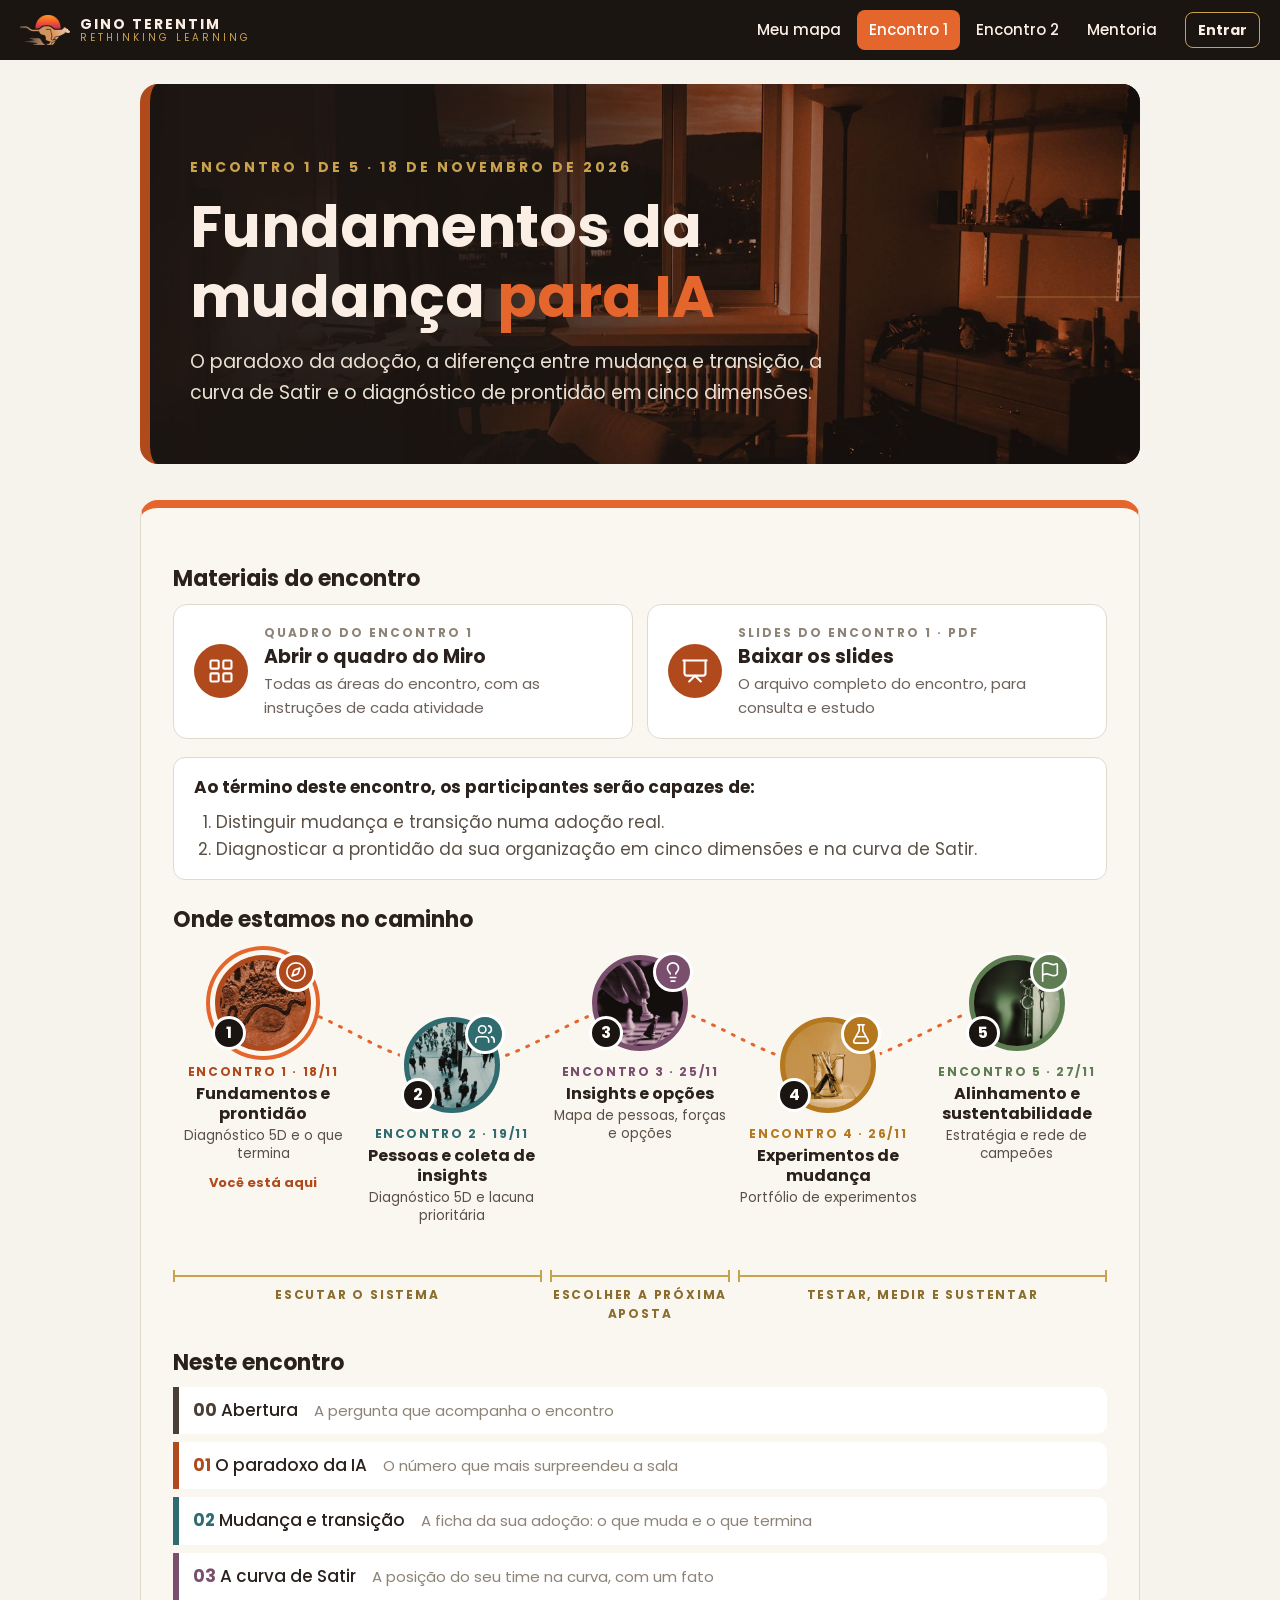
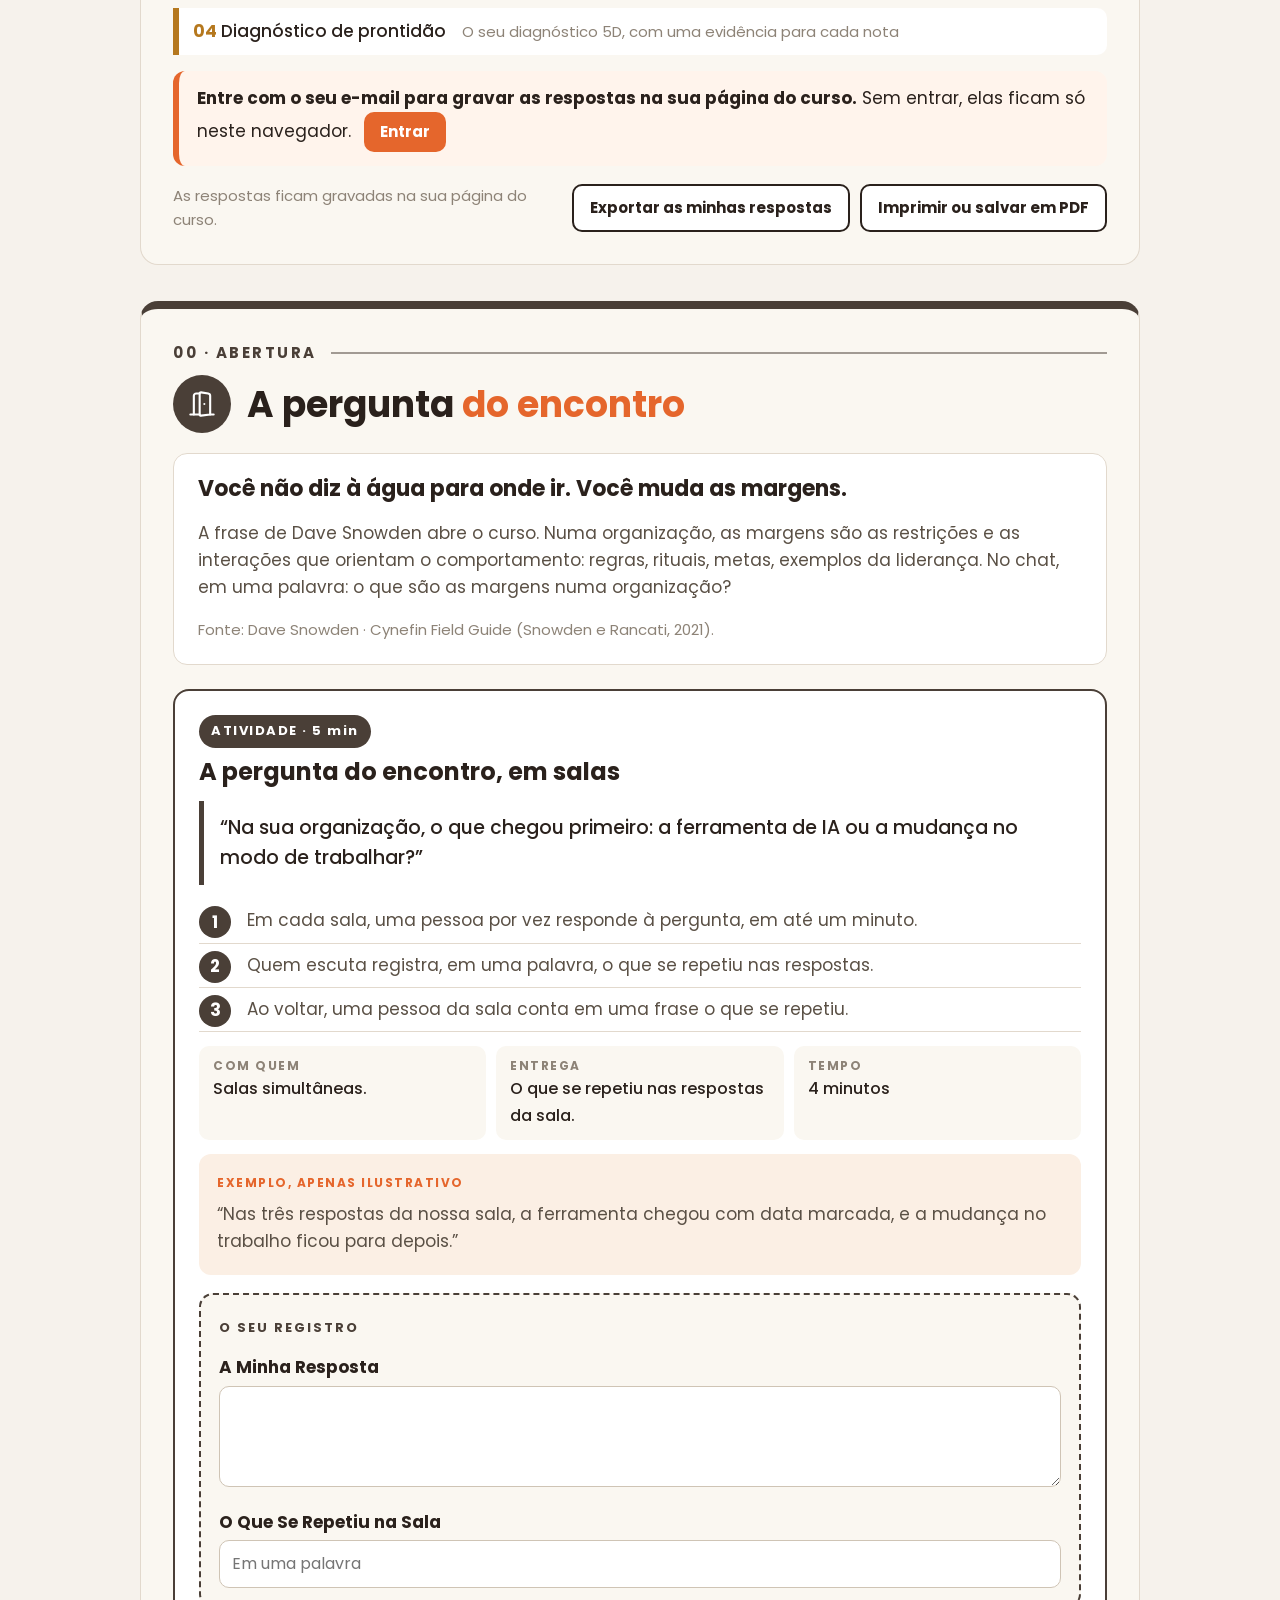
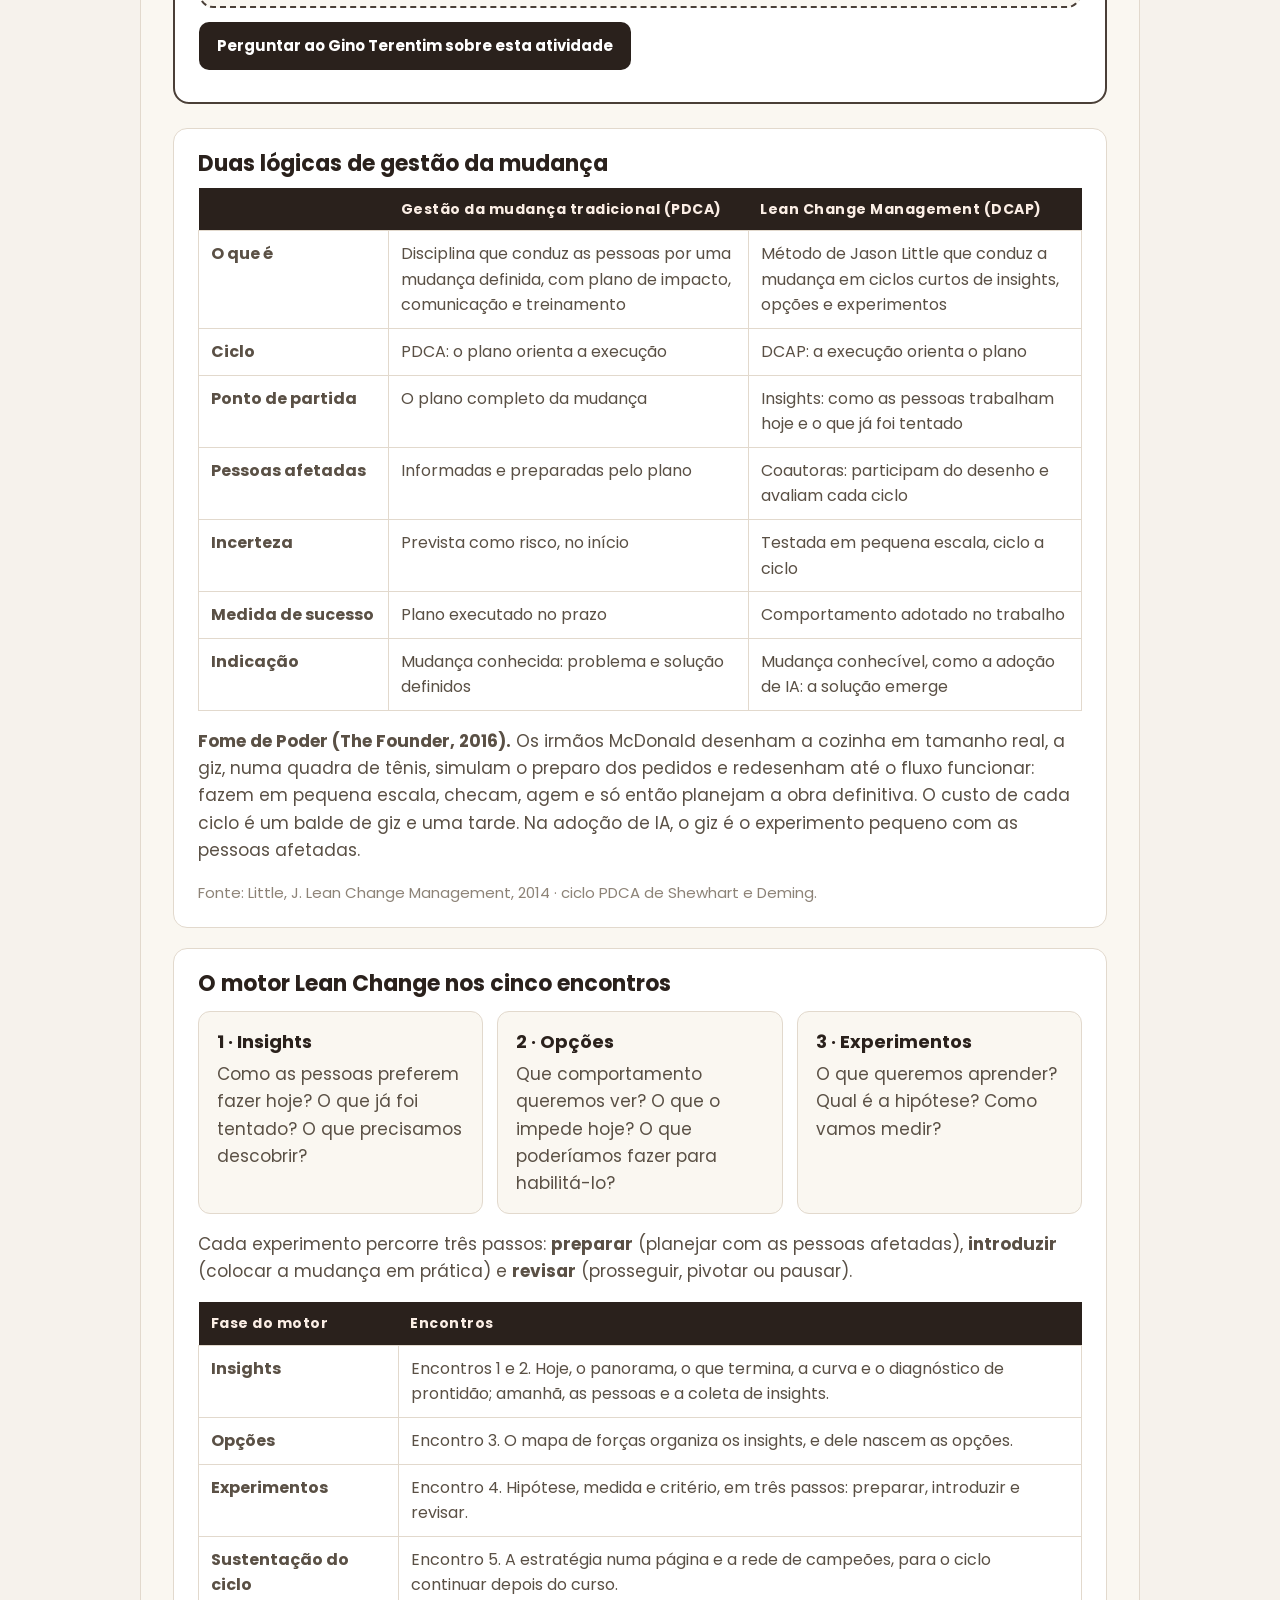
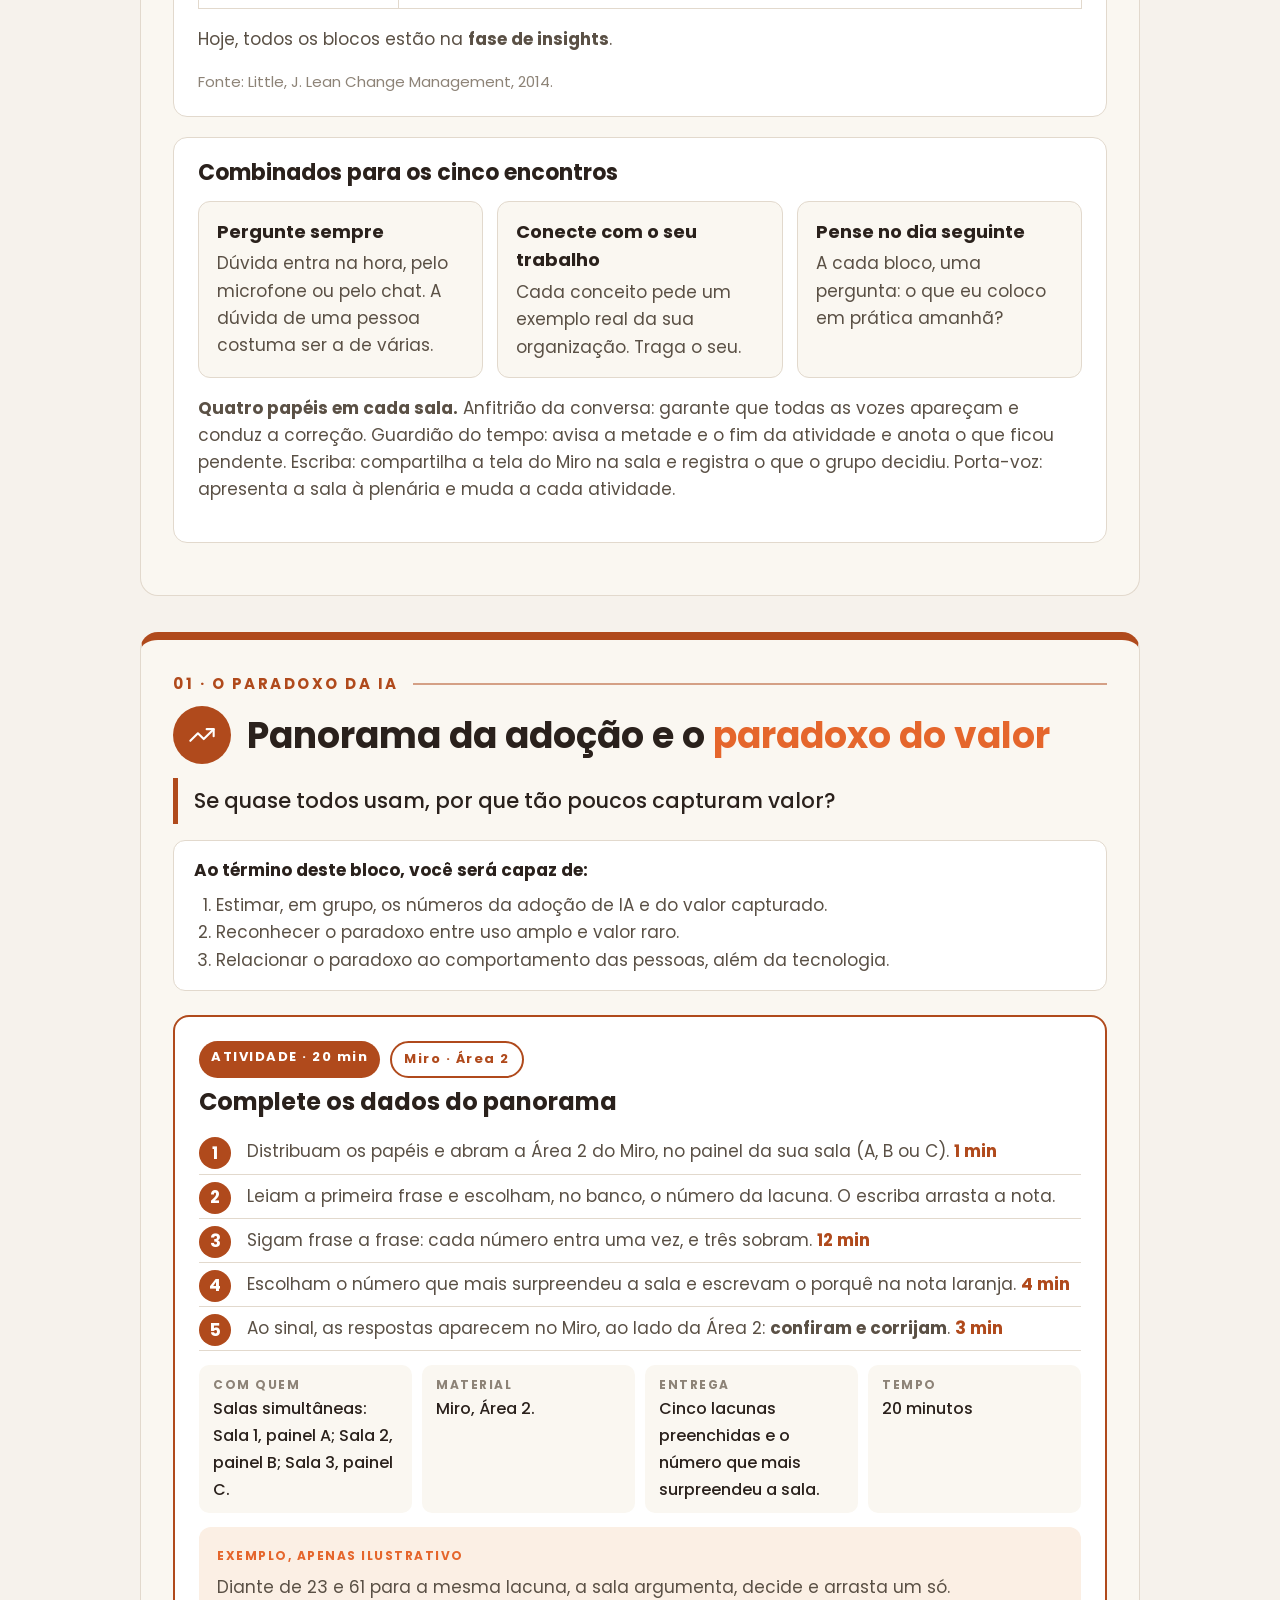
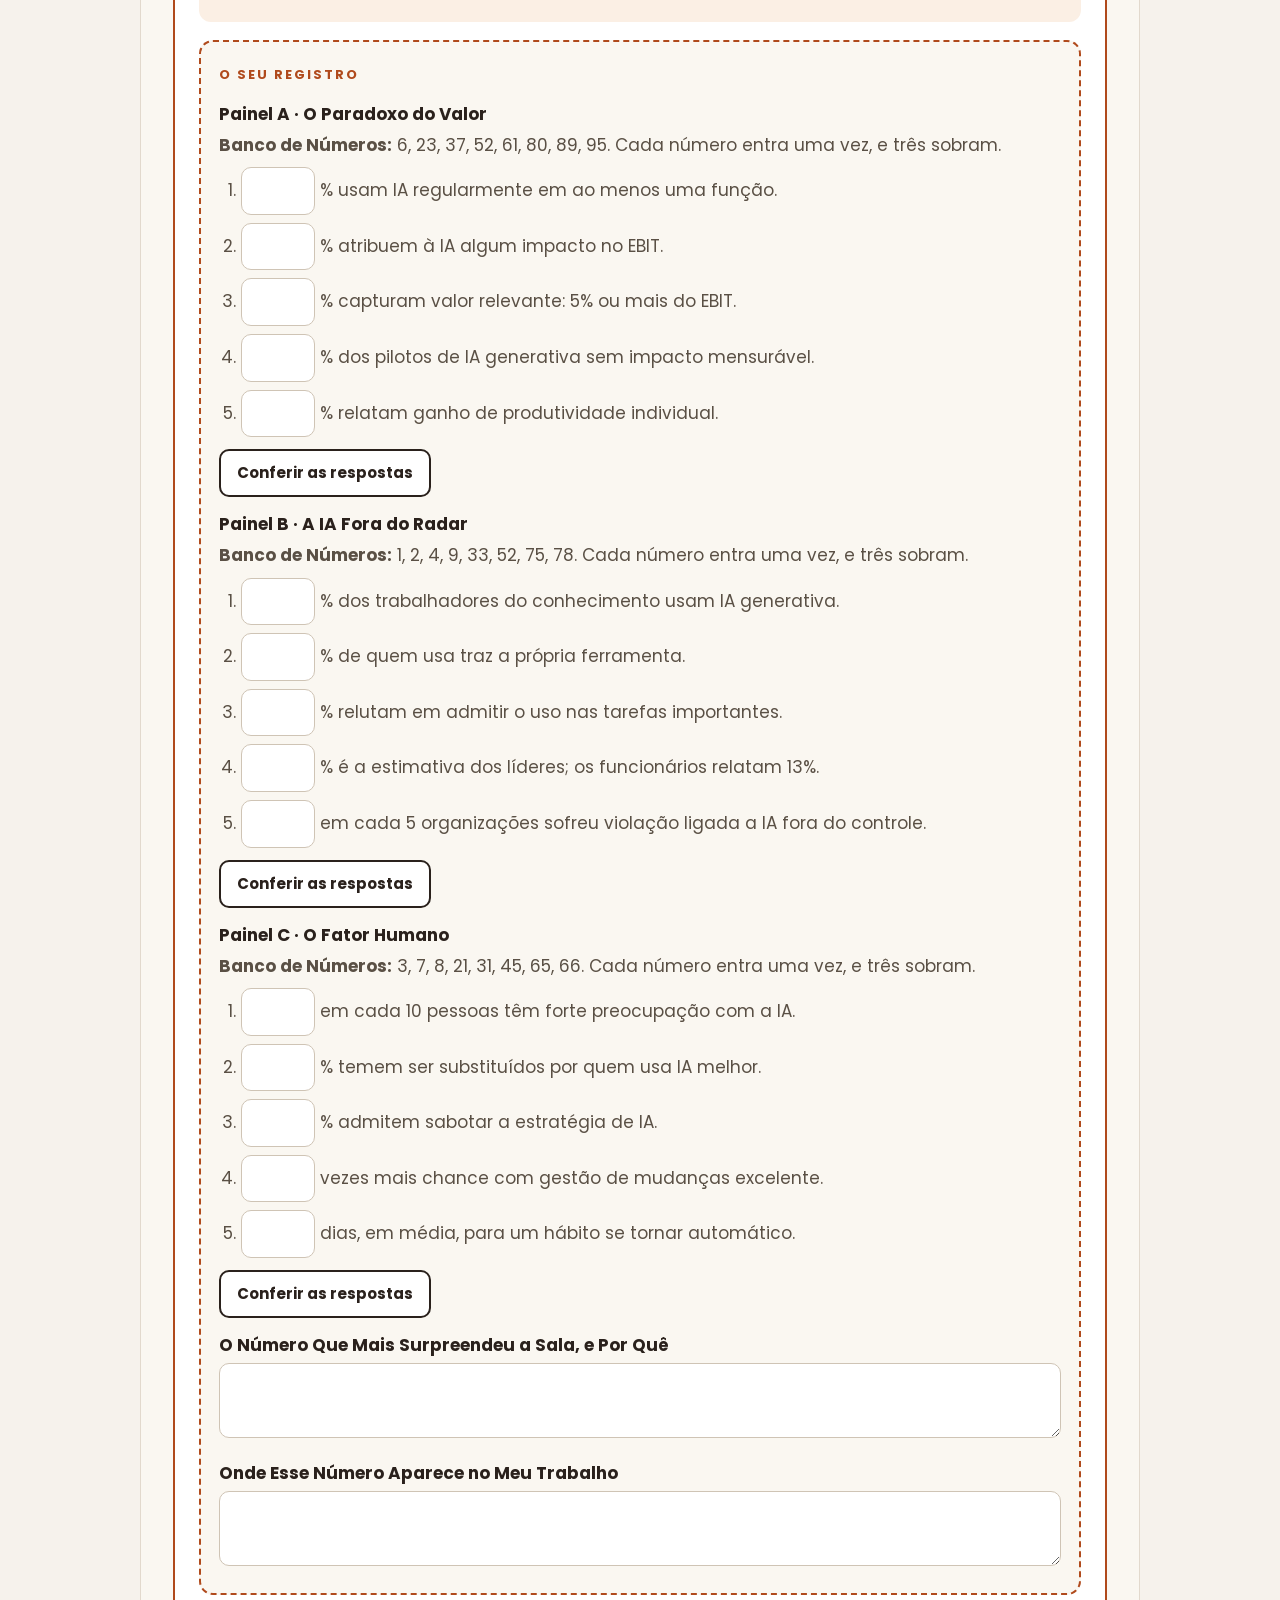
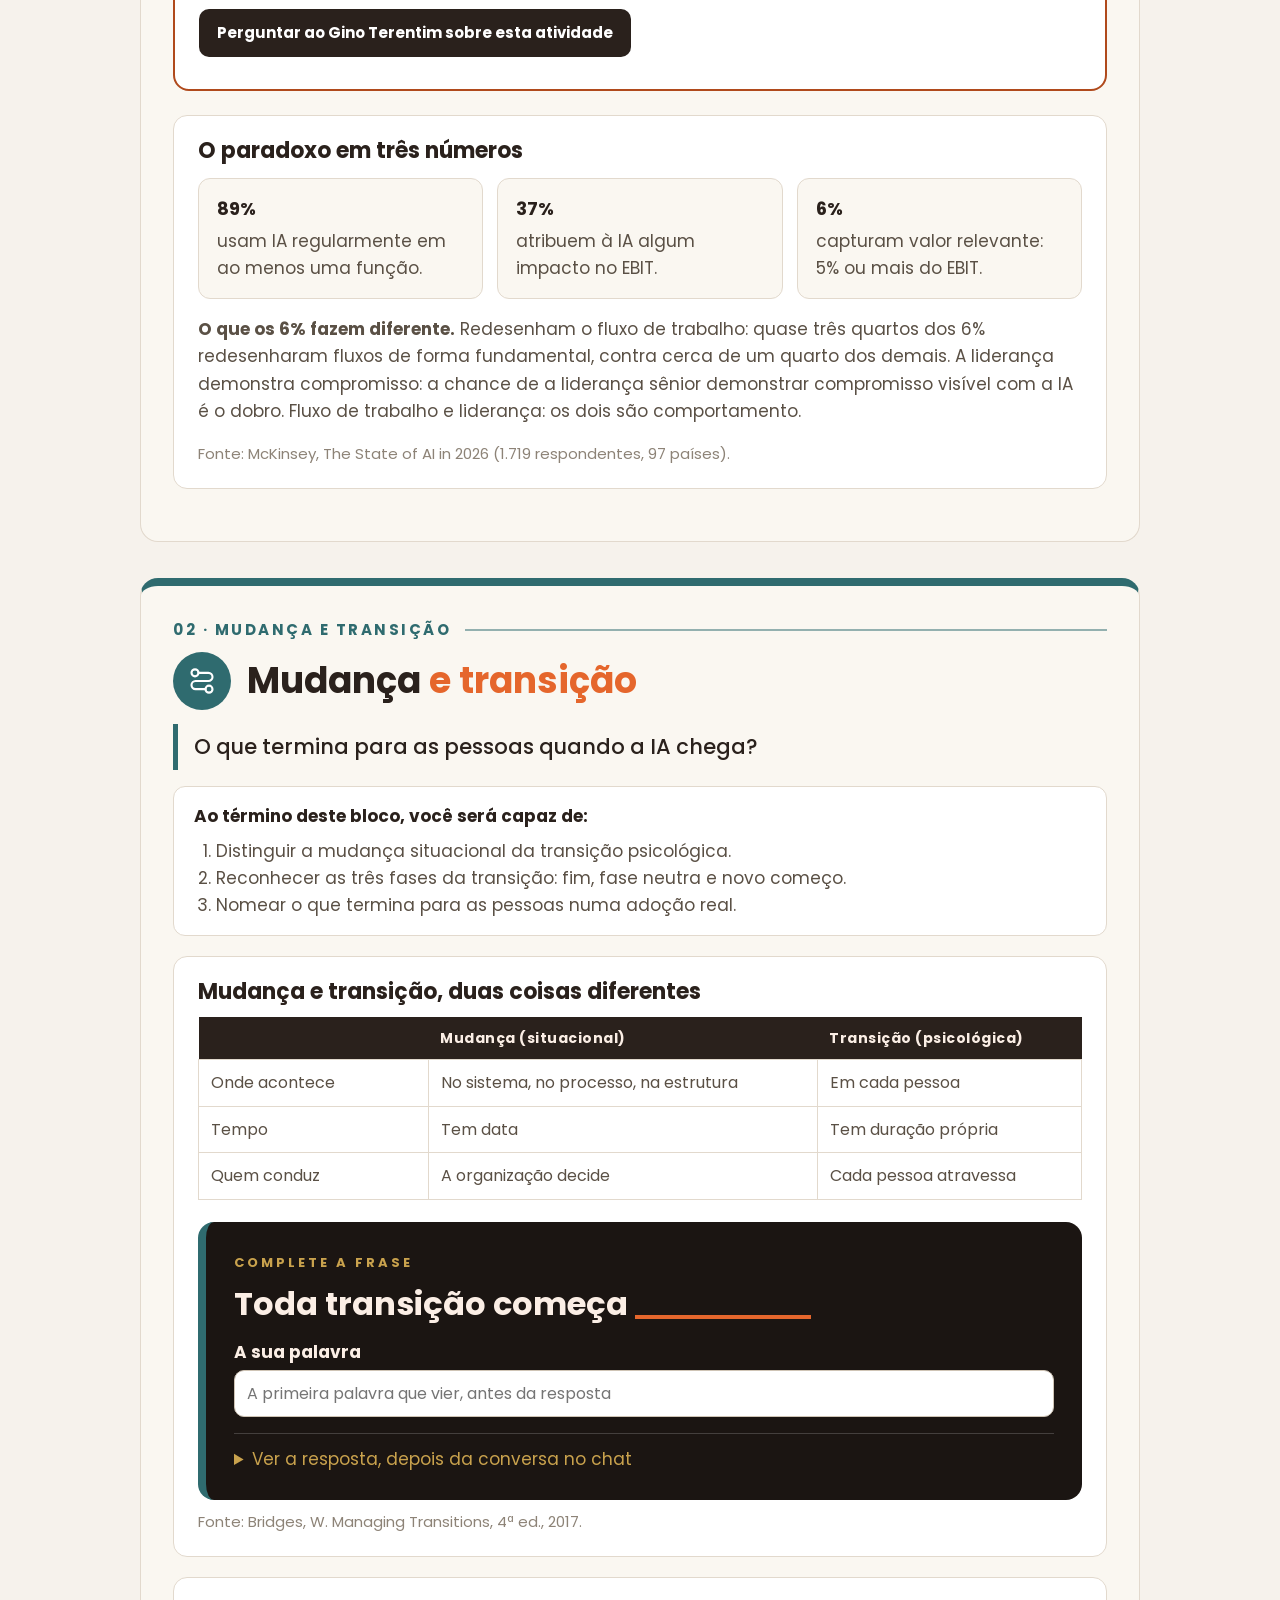
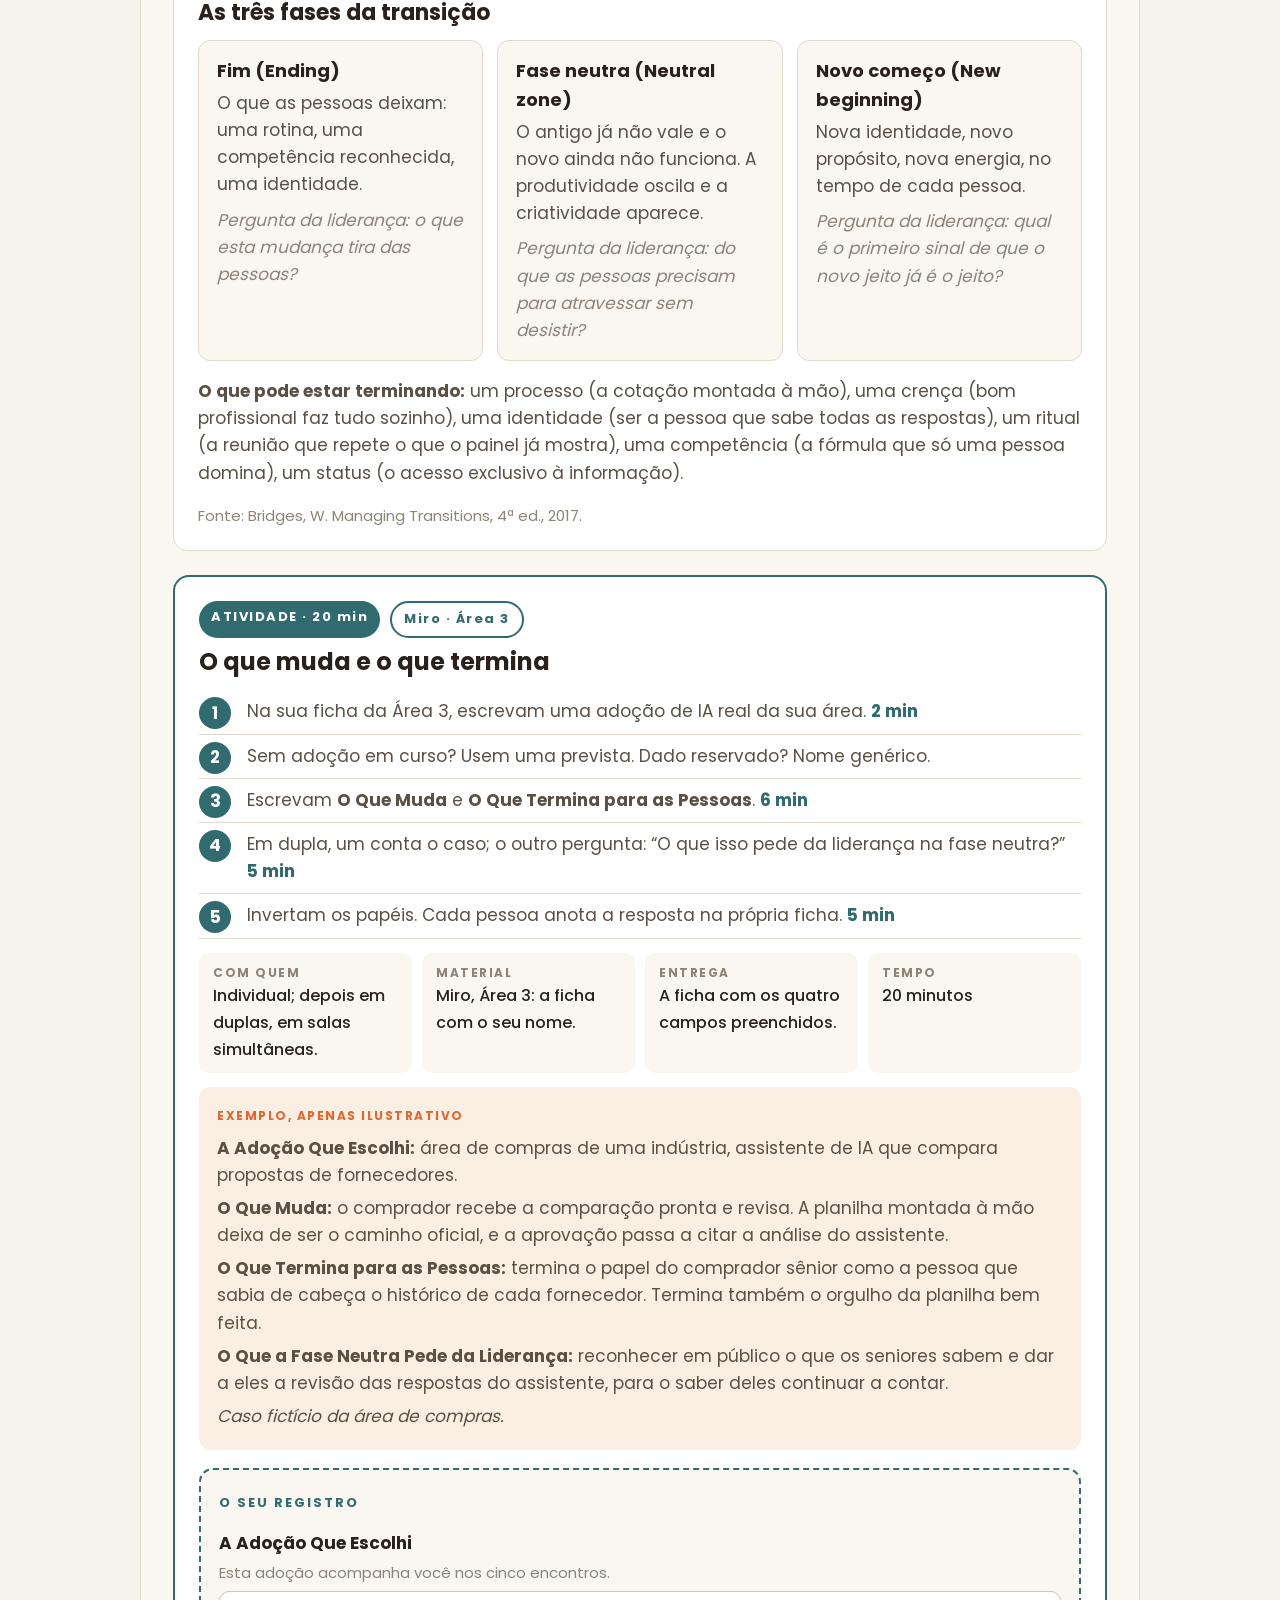
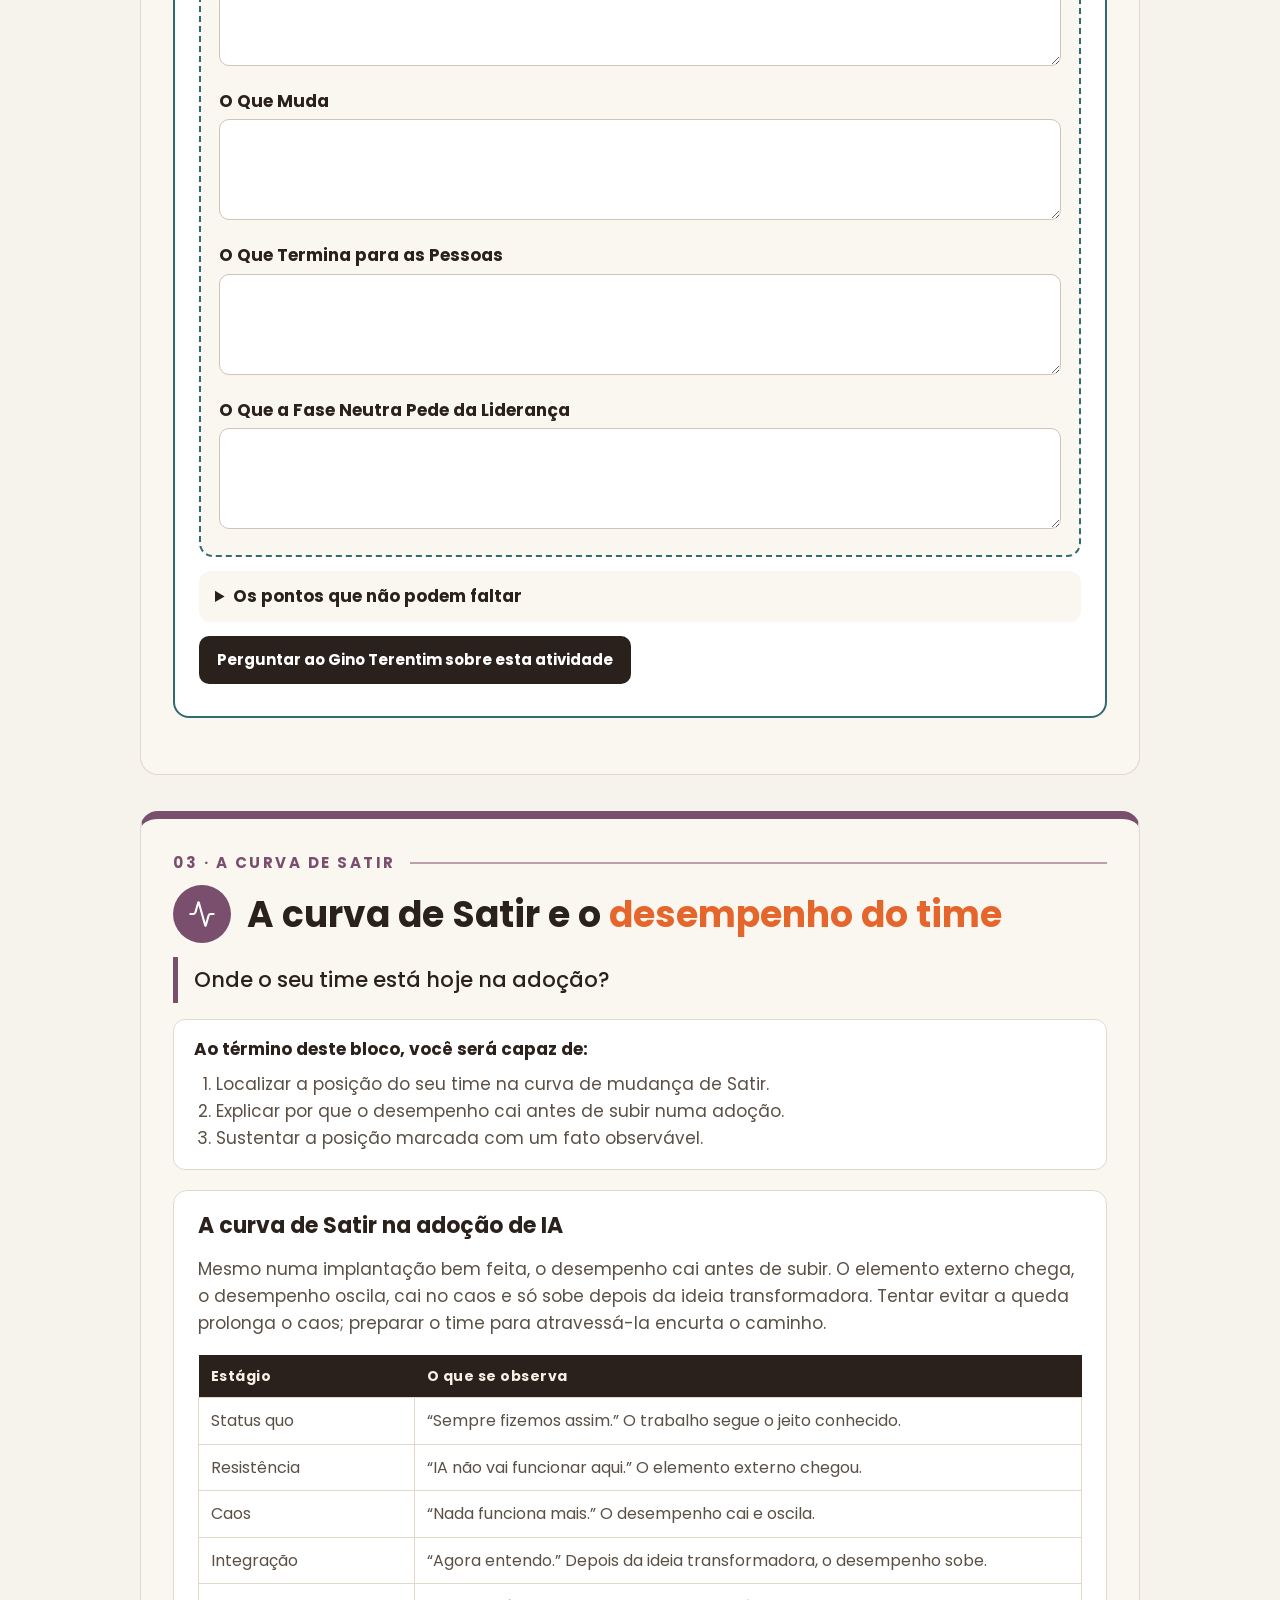
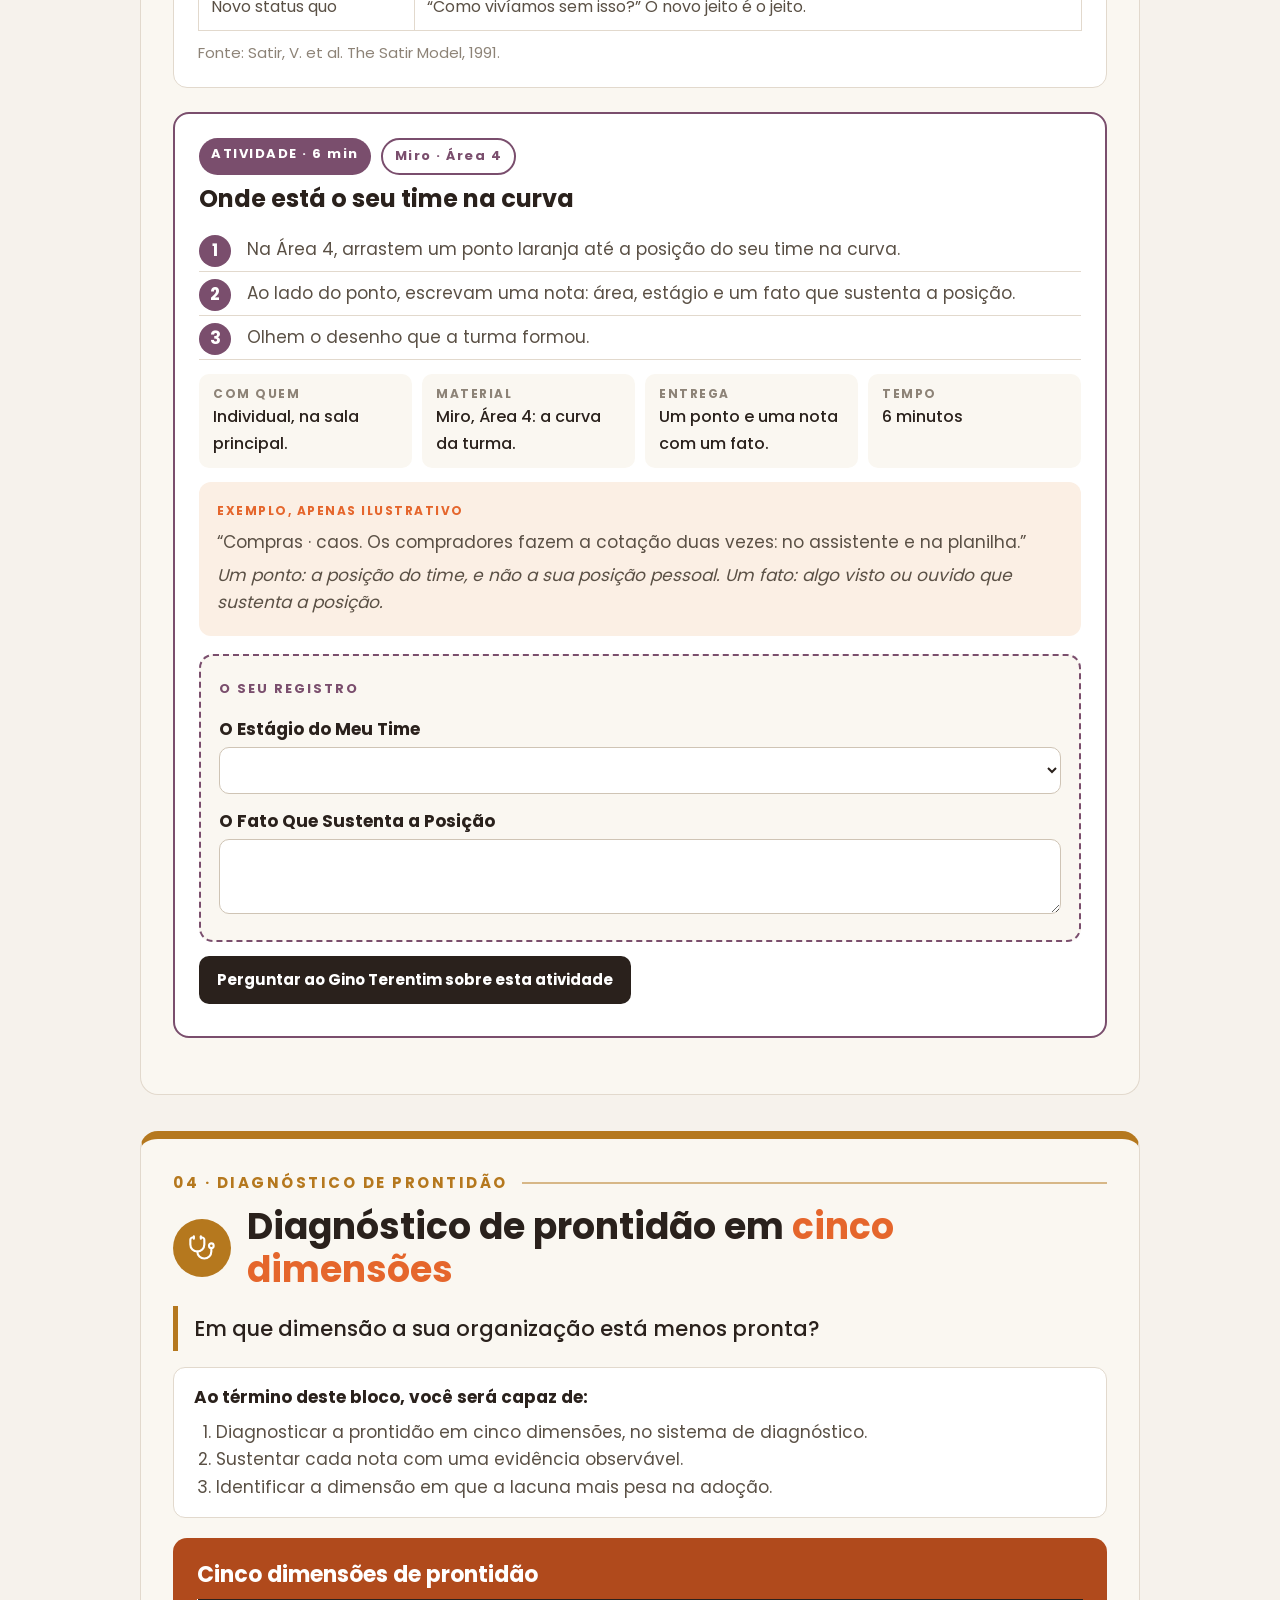
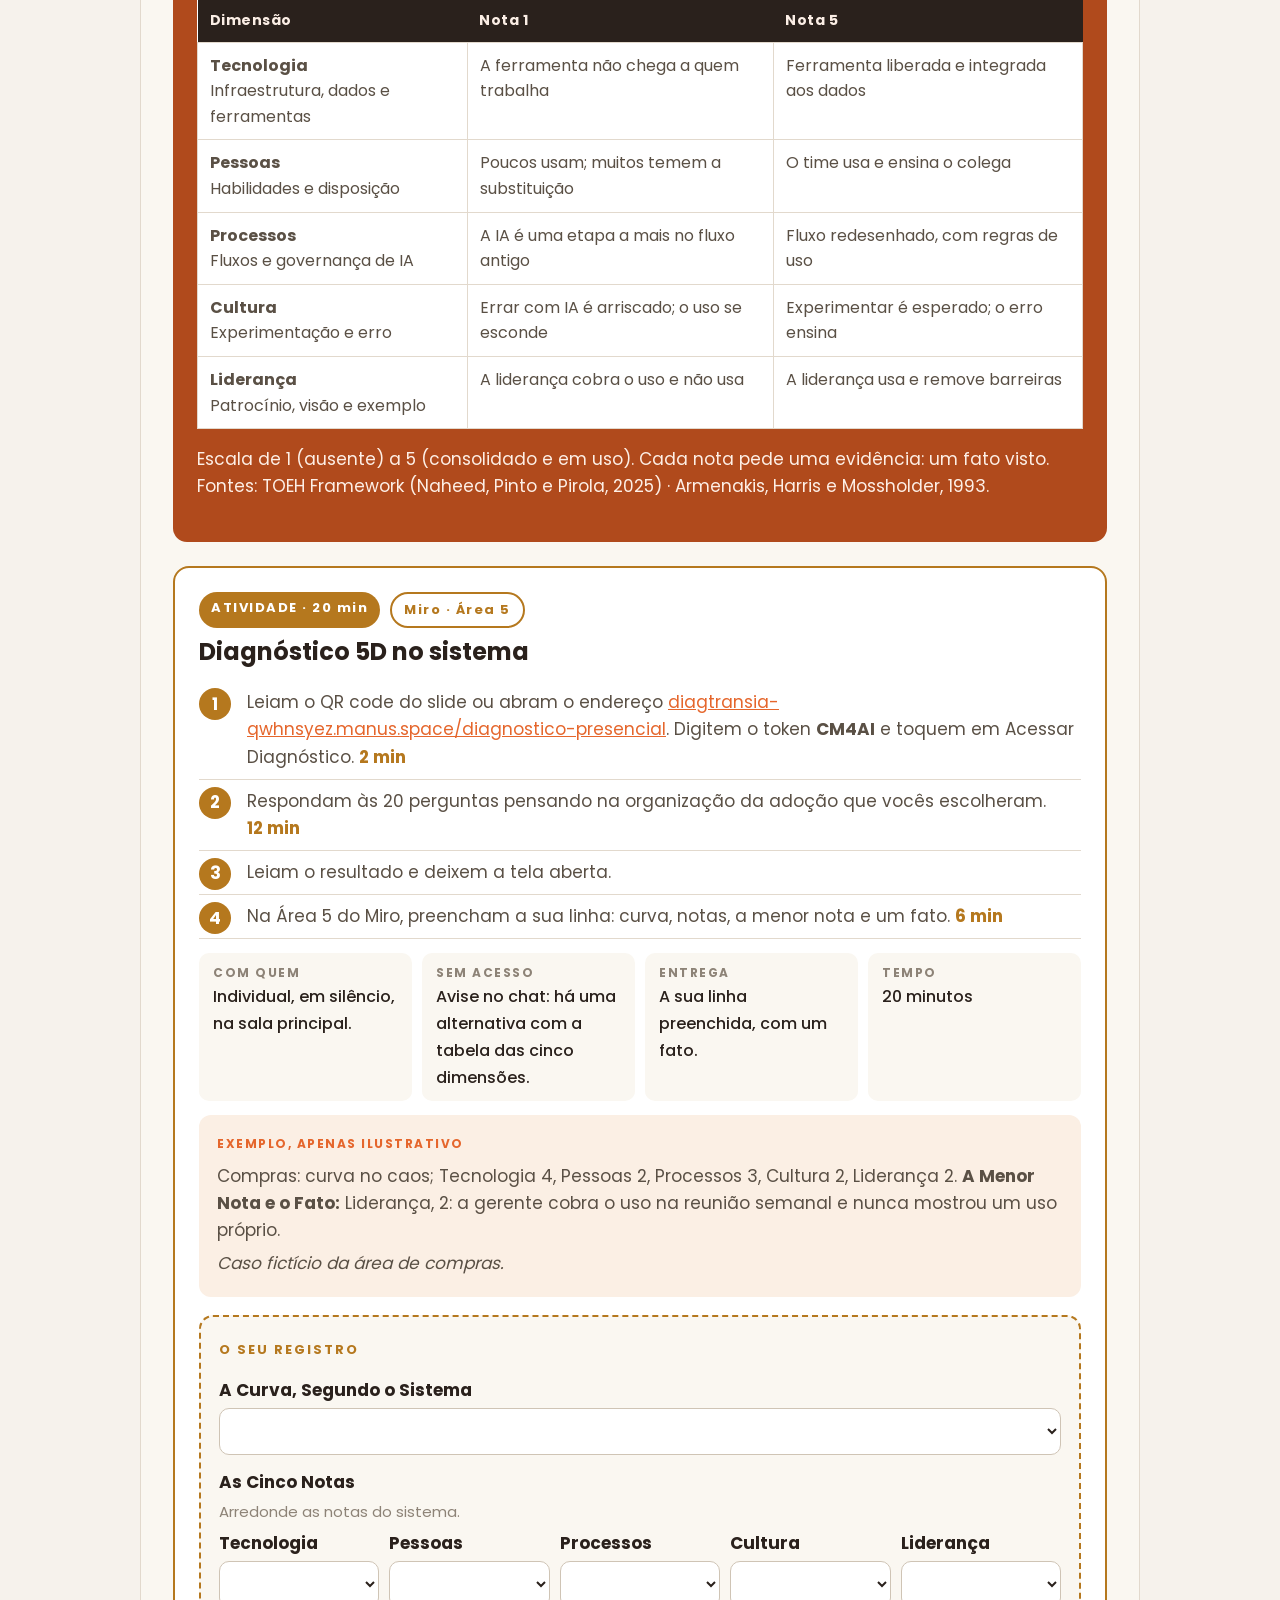
==== docs/e1.html @ afc6ad81 "Workbook: materiais de cada encontro, com o quadro do Miro e os slides em PDF (Encontros 1 e 2 já di" ====
<!doctype html>
<html lang="pt-BR"><head><meta charset="utf-8"><meta name="viewport" content="width=device-width,initial-scale=1">
<title>CM4AI · Workbook · Encontro 1</title><meta name="robots" content="noindex">
<style>@font-face{font-family:Poppins;font-weight:400;src:url(fonts/Poppins-Regular.ttf) format('truetype');font-display:swap}@font-face{font-family:Poppins;font-weight:500;src:url(fonts/Poppins-Medium.ttf) format('truetype');font-display:swap}@font-face{font-family:Poppins;font-weight:700;src:url(fonts/Poppins-Bold.ttf) format('truetype');font-display:swap}:root{--lar:#E5662C;--tinta:#2A211C;--corpo:#5A5045;--linha:#E2D9CD;--fraco:#8D8377;--claro:#F6F2EC;--papel:#FAF7F1;--escuro:#1B1512;--ouro:#C9A24D;--tom:#E5662C}
*{box-sizing:border-box}
html{scroll-behavior:smooth}
body{margin:0;font-family:Poppins,system-ui,sans-serif;font-size:17px;line-height:1.6;color:var(--corpo);background:var(--claro)}
a{color:var(--lar)}
h1,h2,h3{color:var(--tinta);line-height:1.2;margin:0 0 .5em}
h1 em,h2 em{font-style:normal;color:var(--lar)}
main{max-width:1040px;margin:0 auto;padding:0 20px 40px}
.topo{position:sticky;top:0;z-index:20;display:flex;align-items:center;gap:16px;flex-wrap:wrap;padding:10px 20px;background:var(--escuro);color:#FBEEE5}
.marca{display:flex;align-items:center;gap:10px;text-decoration:none;color:#FBEEE5}
.marca img{height:30px;width:auto}
.marca span{display:flex;flex-direction:column;line-height:1.15}
.marca b{font-size:14px;letter-spacing:2px}
.marca i{font-style:normal;font-size:10px;letter-spacing:3px;color:var(--ouro)}
.nav{margin-left:auto;display:flex;gap:4px;flex-wrap:wrap}
.nav a{color:#FBEEE5;text-decoration:none;font-size:15px;font-weight:500;padding:8px 12px;border-radius:8px}
.nav a:hover,.nav a.ativo{background:var(--lar);color:#fff}
.selo-prof{margin-left:auto;background:var(--lar);color:#fff;font-weight:700;font-size:13px;letter-spacing:2px;padding:6px 12px;border-radius:6px}
.capa{margin:24px 0 0;padding:56px 40px;border-radius:18px;background:var(--escuro);color:#EADFD3;position:relative;overflow:hidden;border-left:10px solid var(--tom)}
.capa:after{content:"";position:absolute;right:-70px;top:-70px;width:280px;height:280px;border:2px solid var(--ouro);opacity:.35;clip-path:polygon(25% 0,75% 0,100% 50%,75% 100%,25% 100%,0 50%);background:transparent;outline:2px solid var(--ouro)}
.capa__k{font-size:14px;font-weight:700;letter-spacing:3px;color:var(--ouro);margin:0 0 14px}
.capa h1{color:#FBEEE5;font-size:clamp(34px,6vw,58px);margin:0 0 16px}
.capa__l{font-size:19px;max-width:720px;margin:0}
.bloco{margin:36px 0 0;padding:32px;background:var(--papel);border:1px solid var(--linha);border-radius:18px;border-top:8px solid var(--tom)}
.bloco--abre{border-top-color:var(--lar)}
.eyebrow{display:flex;align-items:center;gap:14px;color:var(--tom);font-weight:700;font-size:15px;letter-spacing:2.5px;margin-bottom:10px}
.eyebrow i{flex:1;height:2px;background:var(--tom);opacity:.5}
.bloco h2{font-size:clamp(26px,4vw,36px)}
.bloco h3{font-size:22px;margin-top:1.2em}
.pergunta{font-size:21px;font-weight:500;color:var(--tinta);border-left:5px solid var(--tom);padding:6px 0 6px 16px;margin:14px 0}
.pergunta--at{font-size:19px;background:#fff;border-radius:0 10px 10px 0;padding:12px 16px}
.capaz{background:#fff;border:1px solid var(--linha);border-radius:12px;padding:16px 20px;margin:16px 0}
.capaz b{color:var(--tinta)}
.capaz ol{margin:8px 0 0;padding-left:22px}
.conceito{background:#fff;border:1px solid var(--linha);border-radius:14px;padding:22px 24px;margin:20px 0}
.conceito h3{margin-top:0}
.fonte{font-size:15px;color:var(--fraco);margin:10px 0 0}
.regua{background:#B04A1C;color:#FDEFE6;border-radius:14px;padding:24px;margin:20px 0}
.regua h3{color:#fff;margin-top:0}
.regua__q{font-size:22px;font-weight:700;color:#fff}
.regua .cards3>div{background:rgba(255,255,255,.12);border:0;color:#FDEFE6}
.regua .cards3 b{color:#fff}
.regua .tabela--ler{background:#fff;color:var(--corpo)}
.cards3{display:grid;grid-template-columns:repeat(auto-fit,minmax(230px,1fr));gap:14px;margin:14px 0}
.cards3>div{background:var(--papel);border:1px solid var(--linha);border-radius:12px;padding:16px 18px}
.cards3 b{display:block;color:var(--tinta);font-size:18px;margin-bottom:4px}
.cards3 p{margin:0}
.cards3 i{display:block;margin-top:8px;color:var(--fraco)}
.cards2{display:grid;grid-template-columns:repeat(auto-fit,minmax(260px,1fr));gap:16px;margin:24px 0 8px}
.cartao{display:flex;flex-direction:column;gap:6px;padding:22px;border-radius:14px;background:var(--tom);color:#fff;text-decoration:none}
.cartao span{font-size:13px;font-weight:700;letter-spacing:2px;opacity:.85}
.cartao b{font-size:22px;line-height:1.2}
.cartao i{font-style:normal;opacity:.9}
.nota-pe{color:var(--fraco);font-size:15px}
.caminho{display:grid;grid-template-columns:repeat(5,1fr);gap:10px;margin:16px 0}
.caminho__p{display:flex;flex-direction:column;align-items:center;text-align:center;gap:4px;padding:14px 8px;border-radius:12px;background:#fff;border:2px solid var(--linha);text-decoration:none;color:var(--corpo)}
.caminho__g{font-size:11px;font-weight:700;letter-spacing:1.5px;color:var(--fraco);text-transform:uppercase;min-height:34px}
.caminho__n{width:52px;height:52px;border-radius:50%;display:grid;place-items:center;font-weight:700;font-size:22px;color:var(--tom);border:3px solid var(--tom);background:var(--claro)}
.caminho__p b{color:var(--tinta);font-size:15px;line-height:1.25}
.caminho__p small{font-size:13px}
.caminho__p em{font-style:normal;font-size:13px;font-weight:500;color:var(--tom)}
.caminho__p.feito .caminho__n,.caminho__p.aqui .caminho__n{background:var(--tom);color:#fff}
.caminho__p.aqui{border-color:var(--lar);box-shadow:0 0 0 3px rgba(229,102,44,.25)}
.indice{list-style:none;padding:0;margin:10px 0;display:grid;gap:8px}
.indice li{display:flex;flex-wrap:wrap;gap:6px 16px;align-items:baseline;background:#fff;border-left:6px solid var(--tom);border-radius:0 10px 10px 0;padding:10px 14px}
.indice a{color:var(--tinta);text-decoration:none;font-weight:500}
.indice a b{color:var(--tom)}
.indice span{color:var(--fraco);font-size:15px}
.atividade{background:#fff;border:2px solid var(--tom);border-radius:16px;padding:24px;margin:24px 0}
.atividade__cab{display:flex;gap:10px;flex-wrap:wrap;margin-bottom:10px}
.selo{display:inline-block;background:var(--tom);color:#fff;font-weight:700;font-size:13px;letter-spacing:1.5px;padding:6px 12px;border-radius:999px;text-decoration:none}
.selo--miro{background:#fff;color:var(--tom);border:2px solid var(--tom)}
.selo--mentor{background:#FBEFE4;color:#B04A1C;border:2px solid #E5662C}
.atividade h3{margin-top:4px;font-size:24px}
.passos{padding-left:0;list-style:none;counter-reset:p;margin:14px 0}
.passos li{counter-increment:p;position:relative;padding:8px 0 8px 48px;border-bottom:1px solid var(--linha)}
.passos li:before{content:counter(p);position:absolute;left:0;top:7px;width:32px;height:32px;border-radius:50%;background:var(--tom);color:#fff;font-weight:700;display:grid;place-items:center}
.passos li i{font-style:normal;font-weight:700;color:var(--tom);white-space:nowrap}
.meta{display:grid;grid-template-columns:repeat(auto-fit,minmax(200px,1fr));gap:10px;margin:14px 0}
.meta div{background:var(--papel);border-radius:10px;padding:10px 14px}
.meta span{display:block;font-size:12px;font-weight:700;letter-spacing:1.5px;text-transform:uppercase;color:var(--fraco)}
.meta b{font-weight:500;color:var(--tinta);font-size:16px}
.exemplo{background:#FBEFE4;border-radius:12px;padding:14px 18px;margin:14px 0}
.exemplo>span{font-size:12px;font-weight:700;letter-spacing:1.5px;color:var(--lar)}
.exemplo p{margin:6px 0}
.registro{border:2px dashed var(--tom);border-radius:14px;padding:18px;margin:18px 0 6px;background:var(--papel)}
.registro__t{font-size:13px;font-weight:700;letter-spacing:2px;color:var(--tom)}
.campo{margin:14px 0 0}
.campo label{display:block;color:var(--tinta);margin-bottom:4px}
.dica{margin:0 0 6px;font-size:15px;color:var(--fraco)}
textarea,input[type=text],select{width:100%;font:inherit;font-size:16px;color:var(--tinta);background:#fff;border:1.5px solid #CFC4B5;border-radius:10px;padding:10px 12px}
textarea{resize:vertical;min-height:52px}
textarea:focus,input:focus,select:focus{outline:3px solid rgba(229,102,44,.35);border-color:var(--lar)}
.espelho__v{background:#fff;border:1.5px solid var(--linha);border-radius:10px;padding:10px 12px;color:var(--tinta);white-space:pre-wrap}
.notas{display:grid;grid-template-columns:repeat(auto-fit,minmax(130px,1fr));gap:10px}
.banco{margin:4px 0 8px}
.lacunas,.associar{padding-left:22px;margin:8px 0 12px}
.lacunas li,.associar li{margin:8px 0}
.lacuna{width:74px!important;display:inline-block;text-align:center;font-weight:700}
.associar li{display:grid;grid-template-columns:1fr minmax(200px,260px);gap:12px;align-items:center}
.certo{border-color:#3F7D4E!important;background:#E9F4EA!important}
.errado{border-color:#B8432F!important;background:#FBE9E5!important}
.tabela-w{overflow-x:auto;margin:10px 0}
.tabela{width:100%;border-collapse:collapse;font-size:16px}
.tabela th{background:var(--tinta);color:#FBEEE5;text-align:left;padding:10px 12px;font-size:14px;letter-spacing:.5px}
.tabela td{border:1px solid var(--linha);padding:8px 10px;vertical-align:top;background:#fff;min-width:190px}
.tabela--ler td{padding:10px 12px}
.tabela td textarea,.tabela td select{border-color:var(--linha)}
.mapa{position:relative;margin:16px 0 0;height:480px;background:#fff;border:1.5px solid var(--linha);border-radius:12px;overflow:hidden}
.mapa:before{content:"";position:absolute;left:50%;top:0;bottom:0;border-left:2px dashed var(--linha)}
.mapa:after{content:"";position:absolute;top:50%;left:0;right:0;border-top:2px dashed var(--linha)}
.mapa__q{position:absolute;font-size:12px;font-weight:700;letter-spacing:1px;color:var(--fraco);text-transform:uppercase;padding:8px 10px;z-index:1}
.mapa__n{position:absolute;z-index:2;max-width:42%;font-size:14px;line-height:1.25;font-weight:500;color:var(--tinta);padding:6px 9px;border-radius:6px;box-shadow:0 1px 0 rgba(0,0,0,.15)}
.pontos{margin:14px 0 0;background:var(--papel);border-radius:12px;padding:12px 16px}
.pontos summary{cursor:pointer;font-weight:700;color:var(--tinta)}
.btn{display:inline-block;font:inherit;font-size:15px;font-weight:700;border-radius:10px;padding:10px 16px;cursor:pointer;text-decoration:none;border:2px solid transparent}
.btn--sec{background:#fff;color:var(--tinta);border-color:var(--tinta)}
.btn--mentor{background:var(--tinta);color:#fff}
.mentor{margin:14px 0 0}
.barra{display:flex;flex-wrap:wrap;gap:10px;align-items:center;margin:18px 0 0}
.barra__s{flex:1;min-width:220px;color:var(--fraco);font-size:15px}
.prof{margin:16px 0 0;background:#2A211C;color:#EADFD3;border-radius:12px;padding:16px 20px}
.prof>span{font-size:12px;font-weight:700;letter-spacing:2px;color:var(--ouro)}
.prof__resp{background:rgba(255,255,255,.08);border-radius:10px;padding:10px 14px;margin-top:10px}
.prof__resp b{color:#fff;display:block}
.rodape{max-width:1040px;margin:0 auto;padding:20px;display:flex;justify-content:space-between;gap:12px;flex-wrap:wrap;font-size:14px;color:var(--fraco);border-top:1px solid var(--linha)}
.rodape span:last-child{color:var(--lar);font-weight:700}
@media(max-width:760px){
 body{font-size:16px}.bloco{padding:20px}.capa{padding:36px 22px}
 .caminho{grid-template-columns:1fr 1fr}.caminho__g{min-height:0}
 .associar li{grid-template-columns:1fr}
 .tabela[data-tabela] thead{display:none}
 .tabela[data-tabela] tr{display:block;margin-bottom:14px;border:1px solid var(--linha);border-radius:10px;overflow:hidden}
 .tabela[data-tabela] td{display:block;border:0;border-bottom:1px solid var(--linha)}
 .tabela[data-tabela] td:before{content:attr(data-th);display:block;font-size:12px;font-weight:700;letter-spacing:1px;color:var(--fraco);text-transform:uppercase;margin-bottom:4px}
 .mapa{height:420px}
}
@media print{
 .topo,.barra,.mentor,.btn{display:none!important}
 body{background:#fff;font-size:12pt}.bloco,.atividade,.conceito{break-inside:avoid-page;box-shadow:none}
 .bloco{break-inside:auto}.capa{background:#fff;color:#000;border:2px solid #000}.capa h1{color:#000}.capa__k{color:#000}
 textarea,input,select{border:1px solid #999}
 details.pontos{display:block}
}

/* ===== camada 2026-11 · mapa de navegação, conta e capas com foto ===== */
.btn{background:var(--lar);color:#fff}
.btn--sec{background:#fff;color:var(--tinta);border-color:var(--tinta)}
.btn--mentor{background:var(--tinta);color:#fff}
.btn--grande{font-size:17px;padding:14px 22px;margin-top:18px;width:100%}
.btn:hover{filter:brightness(1.06)}
.disco{flex:none;display:inline-grid;place-items:center;width:54px;height:54px;border-radius:50%;background:var(--tom)}
.disco svg{display:block}
.capa--foto{background-color:var(--escuro);background-image:var(--foto,none);background-position:right center;background-size:cover;background-repeat:no-repeat;min-height:380px;display:flex;flex-direction:column;justify-content:flex-end}
.capa--foto .capa__l,.capa--foto h1,.capa--foto .capa__k{max-width:640px;position:relative;z-index:1}
.capa--foto:after{opacity:.22}
.conta{display:flex;align-items:center;gap:10px;font-size:14px;color:#FBEEE5}
.conta a{color:#FBEEE5;font-weight:700;text-decoration:none;border:1.5px solid var(--ouro);padding:6px 12px;border-radius:8px}
.conta span{font-weight:700}
.conta__sair{font:inherit;font-size:13px;background:transparent;color:var(--ouro);border:1.5px solid var(--ouro);border-radius:8px;padding:5px 10px;cursor:pointer}
.aviso-conta{margin:16px 0 0;padding:14px 18px;border-radius:12px;background:#FFF4EC;border-left:6px solid var(--lar);color:var(--tinta)}
.aviso-conta .btn{margin-left:8px;padding:6px 14px}
.barra__s--ok{color:#4B6A41;font-weight:500}
.barra__s--ok:before{content:"";display:inline-block;width:9px;height:9px;border-radius:50%;background:#5E7D52;margin-right:8px;vertical-align:1px}
/* entrada */
.entrada{margin:28px 0 0;display:grid;grid-template-columns:minmax(0,1.05fr) minmax(0,1fr);gap:28px;align-items:start}
.entrada[hidden]{display:none}
.entrada__f{padding:32px;background:var(--papel);border:1px solid var(--linha);border-top:8px solid var(--lar);border-radius:18px}
.entrada__f h2{font-size:clamp(26px,4vw,34px)}
.entrada__f label{display:block;margin:16px 0 6px;color:var(--tinta)}
.entrada__f input{font-size:18px;padding:12px 14px}
.entrada__f input[name=codigo]{letter-spacing:10px;max-width:200px}
.entrada__aviso{min-height:1.6em;margin:12px 0 0;color:var(--corpo);font-weight:500}
.entrada__aviso--erro{color:#A33B12}
.entrada__passos{list-style:none;margin:0;padding:12px 0 0;display:flex;flex-direction:column;gap:22px;position:relative}
.entrada__passos:before{content:"";position:absolute;left:26px;top:40px;bottom:40px;border-left:2.5px dashed var(--ouro)}
.entrada__passos li{display:flex;gap:18px;align-items:flex-start;position:relative}
.entrada__passos b{display:block;color:var(--tinta);font-size:19px;margin-top:6px}
.entrada__passos p{margin:2px 0 0}
/* mapa do curso */
.mapa-curso{margin:36px 0 0;padding:36px 32px 32px;border-radius:18px;border:1px solid var(--linha);position:relative;overflow:hidden;
  background:var(--papel) url("data:image/svg+xml,%3Csvg%20xmlns%3D%22http%3A//www.w3.org/2000/svg%22%20width%3D%221000%22%20height%3D%22560%22%20viewBox%3D%220%200%201000%20560%22%3E%3Cg%20fill%3D%22none%22%20stroke%3D%22%23C9A24D%22%20stroke-opacity%3D%22.28%22%20stroke-width%3D%221.1%22%3E%3Cpath%20d%3D%22M219.3%2C150.0%20L220.1%2C152.6%20L220.0%2C155.2%20L219.1%2C157.8%20L217.5%2C160.1%20L215.2%2C162.2%20L212.6%2C163.9%20L209.8%2C165.5%20L207.0%2C166.8%20L204.3%2C168.0%20L201.7%2C169.2%20L199.2%2C170.3%20L196.7%2C171.4%20L194.1%2C172.4%20L191.4%2C173.3%20L188.6%2C173.9%20L185.8%2C174.3%20L182.9%2C174.4%20L180.0%2C174.2%20L177.2%2C173.9%20L174.4%2C173.5%20L171.6%2C173.1%20L168.8%2C172.7%20L165.9%2C172.4%20L162.8%2C172.1%20L159.6%2C171.6%20L156.3%2C171.0%20L153.0%2C170.0%20L150.1%2C168.6%20L147.6%2C166.8%20L145.8%2C164.6%20L144.7%2C162.2%20L144.4%2C159.6%20L144.7%2C157.0%20L145.5%2C154.5%20L146.5%2C152.2%20L147.6%2C150.0%20L148.5%2C148.0%20L149.1%2C146.0%20L149.5%2C143.9%20L149.7%2C141.8%20L149.9%2C139.6%20L150.3%2C137.3%20L151.0%2C135.0%20L152.2%2C132.7%20L153.9%2C130.7%20L156.1%2C128.9%20L158.6%2C127.4%20L161.5%2C126.3%20L164.5%2C125.4%20L167.6%2C124.7%20L170.7%2C124.3%20L173.8%2C123.9%20L176.9%2C123.6%20L180.0%2C123.4%20L183.1%2C123.4%20L186.3%2C123.6%20L189.3%2C124.2%20L192.2%2C125.2%20L194.8%2C126.5%20L197.0%2C128.1%20L198.9%2C130.0%20L200.5%2C131.9%20L201.9%2C133.8%20L203.2%2C135.5%20L204.7%2C137.2%20L206.4%2C138.7%20L208.5%2C140.2%20L210.8%2C141.7%20L213.3%2C143.4%20L215.7%2C145.3%20L217.8%2C147.6%20L219.3%2C150.0Z%22/%3E%3Cpath%20d%3D%22M259.8%2C150.0%20L260.6%2C155.2%20L259.7%2C160.4%20L257.2%2C165.3%20L253.4%2C169.8%20L248.8%2C173.7%20L243.6%2C177.2%20L238.4%2C180.3%20L233.2%2C183.1%20L228.3%2C185.8%20L223.4%2C188.4%20L218.6%2C190.9%20L213.7%2C193.3%20L208.5%2C195.3%20L203.1%2C197.0%20L197.4%2C198.1%20L191.6%2C198.7%20L185.8%2C198.7%20L180.0%2C198.3%20L174.4%2C197.8%20L168.8%2C197.2%20L163.1%2C196.6%20L157.3%2C196.2%20L151.2%2C195.8%20L144.7%2C195.2%20L138.1%2C194.3%20L131.5%2C192.8%20L125.3%2C190.5%20L120.0%2C187.3%20L115.7%2C183.3%20L112.9%2C178.7%20L111.5%2C173.7%20L111.4%2C168.5%20L112.3%2C163.4%20L113.8%2C158.6%20L115.5%2C154.2%20L116.9%2C150.0%20L117.8%2C146.0%20L118.1%2C141.9%20L118.1%2C137.7%20L118.0%2C133.3%20L118.1%2C128.6%20L118.8%2C123.8%20L120.5%2C119.1%20L123.2%2C114.7%20L127.0%2C110.8%20L131.7%2C107.4%20L137.1%2C104.6%20L143.0%2C102.5%20L149.0%2C100.8%20L155.1%2C99.4%20L161.3%2C98.3%20L167.5%2C97.3%20L173.7%2C96.6%20L180.0%2C96.3%20L186.3%2C96.4%20L192.6%2C97.2%20L198.5%2C98.8%20L204.0%2C101.1%20L208.9%2C104.1%20L213.1%2C107.5%20L216.6%2C111.2%20L219.7%2C114.9%20L222.7%2C118.4%20L225.8%2C121.6%20L229.3%2C124.4%20L233.5%2C127.1%20L238.3%2C129.9%20L243.5%2C132.9%20L248.7%2C136.4%20L253.5%2C140.4%20L257.4%2C145.0%20L259.8%2C150.0Z%22/%3E%3Cpath%20d%3D%22M300.5%2C150.0%20L300.5%2C157.8%20L298.0%2C165.4%20L293.4%2C172.5%20L287.4%2C179.0%20L280.5%2C184.7%20L273.2%2C189.9%20L266.0%2C194.6%20L259.1%2C199.1%20L252.3%2C203.5%20L245.5%2C207.8%20L238.5%2C211.9%20L231.1%2C215.6%20L223.2%2C218.7%20L214.9%2C221.0%20L206.2%2C222.4%20L197.4%2C223.0%20L188.6%2C223.0%20L180.0%2C222.5%20L171.5%2C222.0%20L163.0%2C221.5%20L154.3%2C221.2%20L145.2%2C220.9%20L135.6%2C220.5%20L125.7%2C219.7%20L115.7%2C218.0%20L106.1%2C215.3%20L97.5%2C211.1%20L90.3%2C205.7%20L85.1%2C199.2%20L82.0%2C191.9%20L80.9%2C184.2%20L81.3%2C176.6%20L82.8%2C169.3%20L84.6%2C162.5%20L86.1%2C156.1%20L87.0%2C150.0%20L86.9%2C144.0%20L86.2%2C137.8%20L85.2%2C131.2%20L84.5%2C124.2%20L84.5%2C117.0%20L85.9%2C109.8%20L89.0%2C102.8%20L93.7%2C96.3%20L99.9%2C90.7%20L107.4%2C85.9%20L115.7%2C81.9%20L124.4%2C78.7%20L133.4%2C76.0%20L142.5%2C73.8%20L151.7%2C71.8%20L161.0%2C70.2%20L170.4%2C69.1%20L180.0%2C68.7%20L189.5%2C69.3%20L198.8%2C71.1%20L207.5%2C74.0%20L215.3%2C78.1%20L222.2%2C82.9%20L228.1%2C88.3%20L233.3%2C93.6%20L238.0%2C98.8%20L242.9%2C103.4%20L248.4%2C107.5%20L254.7%2C111.2%20L262.0%2C114.9%20L270.1%2C118.9%20L278.4%2C123.5%20L286.3%2C128.9%20L293.1%2C135.2%20L298.0%2C142.4%20L300.5%2C150.0Z%22/%3E%3Cpath%20d%3D%22M340.1%2C150.0%20L338.5%2C160.3%20L334.0%2C170.1%20L327.4%2C179.2%20L319.3%2C187.6%20L310.6%2C195.1%20L301.8%2C202.1%20L293.2%2C208.7%20L284.9%2C215.2%20L276.6%2C221.5%20L268.0%2C227.6%20L258.8%2C233.3%20L248.8%2C238.2%20L238.0%2C242.2%20L226.7%2C245.0%20L215.0%2C246.6%20L203.2%2C247.3%20L191.5%2C247.4%20L180.0%2C247.2%20L168.5%2C247.0%20L156.9%2C247.0%20L144.9%2C247.2%20L132.2%2C247.2%20L119.0%2C246.8%20L105.6%2C245.4%20L92.5%2C242.5%20L80.4%2C237.9%20L70.0%2C231.5%20L62.0%2C223.4%20L56.6%2C214.0%20L53.8%2C204.0%20L53.2%2C193.8%20L54.1%2C183.9%20L55.7%2C174.7%20L57.0%2C166.1%20L57.5%2C157.9%20L56.8%2C150.0%20L55.1%2C141.9%20L52.8%2C133.4%20L50.6%2C124.3%20L49.3%2C114.8%20L49.7%2C105.0%20L52.2%2C95.3%20L57.0%2C86.2%20L64.1%2C77.9%20L72.9%2C70.7%20L83.2%2C64.5%20L94.3%2C59.3%20L105.9%2C54.9%20L117.7%2C51.0%20L129.7%2C47.6%20L141.9%2C44.7%20L154.4%2C42.4%20L167.1%2C41.1%20L180.0%2C41.0%20L192.7%2C42.5%20L204.8%2C45.6%20L216.1%2C50.3%20L226.0%2C56.3%20L234.7%2C63.1%20L242.3%2C70.1%20L249.2%2C76.8%20L256.1%2C82.8%20L263.5%2C88.1%20L272.0%2C92.8%20L281.8%2C97.2%20L292.7%2C101.8%20L304.2%2C107.1%20L315.5%2C113.5%20L325.5%2C121.1%20L333.4%2C130.0%20L338.4%2C139.7%20L340.1%2C150.0Z%22/%3E%3Cpath%20d%3D%22M377.7%2C150.0%20L374.0%2C162.6%20L367.4%2C174.5%20L358.9%2C185.5%20L349.3%2C195.6%20L339.4%2C205.1%20L329.8%2C214.0%20L320.4%2C222.8%20L311.0%2C231.4%20L301.3%2C239.8%20L290.8%2C247.8%20L279.2%2C254.9%20L266.5%2C261.0%20L252.8%2C265.6%20L238.4%2C268.8%20L223.7%2C270.7%20L209.0%2C271.7%20L194.4%2C272.3%20L180.0%2C272.7%20L165.4%2C273.3%20L150.4%2C274.2%20L134.8%2C275.0%20L118.4%2C275.4%20L101.6%2C274.6%20L84.9%2C272.0%20L69.1%2C267.3%20L55.1%2C260.2%20L43.8%2C250.9%20L35.6%2C239.8%20L30.6%2C227.5%20L28.4%2C214.8%20L28.3%2C202.4%20L29.2%2C190.7%20L30.1%2C179.8%20L30.0%2C169.6%20L28.5%2C159.8%20L25.5%2C150.0%20L21.6%2C139.7%20L17.5%2C128.8%20L14.3%2C117.1%20L12.9%2C105.0%20L14.1%2C92.7%20L18.2%2C80.8%20L25.3%2C69.7%20L34.9%2C59.8%20L46.4%2C51.0%20L59.3%2C43.5%20L73.0%2C36.8%20L87.2%2C30.9%20L101.7%2C25.6%20L116.6%2C20.9%20L131.9%2C16.9%20L147.7%2C14.1%20L163.8%2C12.9%20L180.0%2C13.5%20L195.8%2C16.4%20L210.6%2C21.3%20L224.1%2C28.0%20L236.1%2C35.9%20L246.6%2C44.3%20L256.0%2C52.5%20L265.1%2C60.0%20L274.7%2C66.4%20L285.3%2C72.0%20L297.5%2C77.0%20L311.2%2C82.0%20L325.8%2C87.6%20L340.5%2C94.5%20L354.2%2C103.0%20L365.5%2C113.2%20L373.5%2C124.7%20L377.6%2C137.2%20L377.7%2C150.0Z%22/%3E%3Cpath%20d%3D%22M412.5%2C150.0%20L406.7%2C164.7%20L398.2%2C178.5%20L388.3%2C191.3%20L377.9%2C203.3%20L367.6%2C214.8%20L357.6%2C226.0%20L347.7%2C237.0%20L337.4%2C247.9%20L326.2%2C258.3%20L313.7%2C268.0%20L299.6%2C276.5%20L284.0%2C283.4%20L267.3%2C288.7%20L249.9%2C292.4%20L232.4%2C294.8%20L214.9%2C296.5%20L197.5%2C298.0%20L180.0%2C299.6%20L162.1%2C301.5%20L143.5%2C303.5%20L124.0%2C304.9%20L103.8%2C305.2%20L83.4%2C303.4%20L63.8%2C299.1%20L46.0%2C291.8%20L30.9%2C281.6%20L19.3%2C269.0%20L11.5%2C254.7%20L7.2%2C239.6%20L5.5%2C224.6%20L5.4%2C210.3%20L5.5%2C197.0%20L4.7%2C184.8%20L2.3%2C173.2%20L-1.9%2C161.8%20L-7.6%2C150.0%20L-13.9%2C137.4%20L-19.5%2C123.9%20L-23.2%2C109.7%20L-24.0%2C95.0%20L-21.4%2C80.4%20L-15.2%2C66.5%20L-5.8%2C53.7%20L6.4%2C42.1%20L20.4%2C31.8%20L35.7%2C22.6%20L51.7%2C14.3%20L68.2%2C6.6%20L85.4%2C-0.3%20L103.1%2C-6.4%20L121.7%2C-11.3%20L140.9%2C-14.3%20L160.5%2C-15.0%20L180.0%2C-13.1%20L198.7%2C-8.6%20L216.1%2C-1.7%20L231.7%2C7.0%20L245.6%2C16.5%20L258.0%2C26.0%20L269.8%2C34.8%20L281.6%2C42.5%20L294.6%2C48.9%20L309.1%2C54.3%20L325.5%2C59.6%20L343.2%2C65.4%20L361.4%2C72.4%20L378.7%2C81.4%20L393.8%2C92.4%20L405.3%2C105.3%20L412.4%2C119.7%20L414.7%2C134.8%20L412.5%2C150.0Z%22/%3E%3Cpath%20d%3D%22M444.4%2C150.0%20L436.6%2C166.6%20L426.8%2C182.2%20L416.2%2C196.9%20L405.7%2C210.9%20L395.6%2C224.5%20L385.7%2C238.0%20L375.4%2C251.4%20L364.2%2C264.5%20L351.3%2C276.9%20L336.4%2C288.1%20L319.6%2C297.7%20L301.1%2C305.4%20L281.5%2C311.3%20L261.4%2C315.7%20L241.2%2C319.1%20L221.0%2C322.1%20L200.7%2C325.1%20L180.0%2C328.5%20L158.5%2C331.9%20L136.0%2C334.9%20L112.5%2C336.6%20L88.5%2C336.2%20L65.0%2C332.7%20L43.0%2C325.8%20L23.8%2C315.3%20L8.3%2C301.6%20L-2.9%2C285.5%20L-10.1%2C268.1%20L-13.8%2C250.5%20L-15.4%2C233.6%20L-16.4%2C217.8%20L-18.1%2C203.4%20L-21.5%2C190.0%20L-27.1%2C177.1%20L-34.6%2C163.9%20L-43.1%2C150.0%20L-51.3%2C135.0%20L-57.8%2C118.9%20L-61.3%2C102.1%20L-60.9%2C85.1%20L-56.3%2C68.4%20L-47.7%2C52.6%20L-35.8%2C38.1%20L-21.3%2C24.9%20L-5.2%2C12.8%20L12.1%2C1.8%20L30.1%2C-8.5%20L49.0%2C-18.1%20L68.7%2C-26.8%20L89.5%2C-34.1%20L111.5%2C-39.5%20L134.2%2C-42.2%20L157.3%2C-42.0%20L180.0%2C-38.4%20L201.5%2C-31.9%20L221.2%2C-23.1%20L238.9%2C-12.9%20L254.8%2C-2.3%20L269.6%2C7.7%20L284.2%2C16.4%20L299.6%2C23.5%20L316.6%2C29.4%20L335.6%2C34.8%20L356.3%2C40.4%20L377.9%2C47.4%20L398.9%2C56.4%20L417.9%2C67.8%20L433.2%2C81.7%20L443.8%2C97.6%20L448.9%2C114.9%20L448.9%2C132.6%20L444.4%2C150.0Z%22/%3E%3Cpath%20d%3D%22M916.5%2C420.0%20L915.4%2C422.3%20L914.1%2C424.5%20L912.8%2C426.5%20L911.6%2C428.5%20L910.5%2C430.5%20L909.3%2C432.5%20L907.9%2C434.5%20L906.4%2C436.4%20L904.5%2C438.1%20L902.3%2C439.7%20L899.9%2C441.0%20L897.2%2C442.1%20L894.4%2C442.9%20L891.6%2C443.6%20L888.8%2C444.3%20L885.9%2C444.9%20L883.0%2C445.6%20L880.0%2C446.3%20L876.8%2C446.9%20L873.5%2C447.4%20L870.0%2C447.6%20L866.6%2C447.3%20L863.3%2C446.5%20L860.4%2C445.2%20L857.9%2C443.3%20L856.1%2C441.1%20L854.8%2C438.7%20L854.0%2C436.2%20L853.5%2C433.7%20L853.2%2C431.5%20L852.8%2C429.4%20L852.2%2C427.5%20L851.2%2C425.7%20L850.0%2C423.9%20L848.7%2C422.0%20L847.3%2C420.0%20L846.1%2C417.8%20L845.3%2C415.5%20L845.1%2C413.1%20L845.4%2C410.7%20L846.3%2C408.4%20L847.7%2C406.2%20L849.4%2C404.2%20L851.5%2C402.3%20L853.7%2C400.5%20L856.1%2C398.9%20L858.5%2C397.3%20L861.2%2C395.8%20L864.0%2C394.5%20L867.0%2C393.5%20L870.2%2C392.9%20L873.5%2C392.6%20L876.8%2C392.9%20L880.0%2C393.6%20L883.0%2C394.6%20L885.7%2C395.9%20L888.2%2C397.3%20L890.5%2C398.6%20L892.7%2C399.8%20L895.0%2C400.7%20L897.5%2C401.5%20L900.3%2C402.1%20L903.3%2C402.8%20L906.4%2C403.6%20L909.5%2C404.7%20L912.3%2C406.2%20L914.7%2C408.0%20L916.5%2C410.2%20L917.5%2C412.6%20L917.7%2C415.1%20L917.4%2C417.6%20L916.5%2C420.0Z%22/%3E%3Cpath%20d%3D%22M950.8%2C420.0%20L948.7%2C424.5%20L946.5%2C428.7%20L944.5%2C432.8%20L942.6%2C436.9%20L940.6%2C440.9%20L938.5%2C445.0%20L935.9%2C449.0%20L932.7%2C452.7%20L928.8%2C456.2%20L924.4%2C459.2%20L919.4%2C461.7%20L914.2%2C463.8%20L908.7%2C465.7%20L903.3%2C467.3%20L897.7%2C469.0%20L892.1%2C470.7%20L886.2%2C472.5%20L880.0%2C474.2%20L873.4%2C475.6%20L866.6%2C476.4%20L859.6%2C476.4%20L852.8%2C475.4%20L846.5%2C473.2%20L841.0%2C470.0%20L836.7%2C465.8%20L833.4%2C461.1%20L831.2%2C456.1%20L829.8%2C451.2%20L828.8%2C446.6%20L827.7%2C442.4%20L826.3%2C438.5%20L824.4%2C435.0%20L821.8%2C431.5%20L818.9%2C428.0%20L815.8%2C424.2%20L813.0%2C420.0%20L810.9%2C415.5%20L809.7%2C410.8%20L809.7%2C406.0%20L810.8%2C401.3%20L812.9%2C396.8%20L815.9%2C392.6%20L819.4%2C388.6%20L823.4%2C384.8%20L827.6%2C381.2%20L832.1%2C377.7%20L836.9%2C374.4%20L842.1%2C371.4%20L847.8%2C368.9%20L854.0%2C367.0%20L860.4%2C365.9%20L867.1%2C365.8%20L873.7%2C366.7%20L880.0%2C368.3%20L885.8%2C370.5%20L891.2%2C372.9%20L896.1%2C375.4%20L900.9%2C377.5%20L905.6%2C379.3%20L910.7%2C380.6%20L916.2%2C381.7%20L922.2%2C382.7%20L928.5%2C384.0%20L934.9%2C385.9%20L940.9%2C388.4%20L946.1%2C391.7%20L950.1%2C395.8%20L952.8%2C400.4%20L953.9%2C405.3%20L953.8%2C410.4%20L952.6%2C415.3%20L950.8%2C420.0Z%22/%3E%3Cpath%20d%3D%22M983.2%2C420.0%20L980.5%2C426.5%20L977.9%2C432.8%20L975.5%2C439.0%20L973.2%2C445.1%20L970.7%2C451.3%20L967.6%2C457.5%20L963.7%2C463.4%20L958.7%2C468.9%20L952.8%2C473.9%20L946.0%2C478.2%20L938.6%2C482.0%20L930.9%2C485.3%20L923.0%2C488.4%20L915.1%2C491.4%20L907.0%2C494.5%20L898.5%2C497.8%20L889.6%2C500.9%20L880.0%2C503.8%20L869.9%2C505.9%20L859.4%2C506.7%20L848.9%2C506.1%20L838.9%2C503.6%20L830.0%2C499.5%20L822.5%2C493.8%20L816.6%2C487.1%20L812.3%2C479.7%20L809.3%2C472.4%20L807.1%2C465.3%20L805.1%2C458.9%20L802.7%2C453.1%20L799.5%2C447.8%20L795.5%2C442.8%20L790.9%2C437.7%20L785.9%2C432.3%20L781.2%2C426.4%20L777.3%2C420.0%20L774.7%2C413.2%20L773.7%2C406.1%20L774.4%2C399.0%20L776.7%2C392.2%20L780.3%2C385.6%20L784.8%2C379.3%20L789.9%2C373.3%20L795.5%2C367.5%20L801.5%2C361.9%20L808.0%2C356.5%20L815.1%2C351.4%20L823.0%2C346.9%20L831.7%2C343.3%20L841.1%2C340.9%20L851.0%2C339.8%20L861.0%2C340.1%20L870.8%2C341.7%20L880.0%2C344.3%20L888.6%2C347.5%20L896.5%2C350.7%20L904.0%2C353.7%20L911.4%2C356.0%20L919.2%2C357.8%20L927.5%2C359.0%20L936.6%2C360.2%20L946.1%2C361.6%20L955.9%2C363.8%20L965.3%2C367.0%20L973.7%2C371.4%20L980.6%2C377.0%20L985.4%2C383.6%20L988.1%2C390.9%20L988.8%2C398.4%20L987.9%2C405.9%20L985.8%2C413.1%20L983.2%2C420.0Z%22/%3E%3Cpath%20d%3D%22M1014.3%2C420.0%20L1011.4%2C428.5%20L1008.9%2C436.8%20L1006.6%2C445.1%20L1004.0%2C453.4%20L1000.8%2C461.7%20L996.6%2C469.9%20L991.1%2C477.6%20L984.2%2C484.7%20L976.0%2C491.1%20L967.0%2C496.8%20L957.4%2C501.9%20L947.5%2C506.6%20L937.5%2C511.3%20L927.3%2C516.2%20L916.6%2C521.2%20L905.3%2C526.3%20L893.1%2C531.0%20L880.0%2C534.9%20L866.1%2C537.3%20L852.0%2C537.6%20L838.2%2C535.6%20L825.4%2C531.2%20L814.2%2C524.5%20L805.0%2C516.2%20L798.0%2C506.8%20L792.7%2C497.1%20L788.7%2C487.6%20L785.2%2C478.9%20L781.5%2C471.1%20L777.0%2C464.1%20L771.4%2C457.5%20L764.9%2C451.0%20L757.8%2C444.2%20L750.9%2C436.9%20L744.9%2C428.8%20L740.5%2C420.0%20L738.0%2C410.8%20L737.8%2C401.4%20L739.7%2C392.2%20L743.4%2C383.2%20L748.4%2C374.5%20L754.2%2C366.2%20L760.7%2C358.1%20L767.7%2C350.2%20L775.4%2C342.5%20L783.9%2C335.1%20L793.4%2C328.4%20L804.1%2C322.6%20L816.0%2C318.3%20L828.7%2C315.7%20L842.0%2C314.9%20L855.2%2C315.9%20L868.0%2C318.4%20L880.0%2C321.7%20L891.2%2C325.4%20L901.7%2C328.7%20L912.0%2C331.5%20L922.6%2C333.3%20L933.8%2C334.5%20L945.9%2C335.5%20L958.8%2C336.6%20L972.1%2C338.7%20L985.2%2C342.1%20L997.1%2C347.2%20L1007.3%2C354.0%20L1014.9%2C362.3%20L1019.8%2C371.7%20L1021.9%2C381.7%20L1021.8%2C391.9%20L1020.0%2C401.7%20L1017.3%2C411.1%20L1014.3%2C420.0Z%22/%3E%3Cpath%20d%3D%22M1044.8%2C420.0%20L1042.3%2C430.5%20L1040.2%2C440.9%20L1037.9%2C451.3%20L1035.0%2C461.8%20L1030.9%2C472.1%20L1025.2%2C482.1%20L1017.8%2C491.5%20L1008.8%2C500.1%20L998.6%2C507.8%20L987.5%2C514.9%20L976.0%2C521.6%20L964.3%2C528.2%20L952.4%2C535.0%20L940.0%2C542.1%20L926.8%2C549.4%20L912.5%2C556.4%20L896.8%2C562.5%20L880.0%2C567.0%20L862.4%2C569.1%20L844.7%2C568.3%20L827.8%2C564.3%20L812.5%2C557.3%20L799.5%2C547.9%20L788.9%2C536.8%20L780.7%2C525.0%20L774.2%2C513.4%20L768.7%2C502.4%20L763.2%2C492.6%20L757.0%2C483.8%20L749.7%2C475.7%20L741.2%2C468.0%20L731.9%2C459.9%20L722.6%2C451.2%20L714.1%2C441.7%20L707.4%2C431.2%20L703.1%2C420.0%20L701.5%2C408.4%20L702.5%2C396.8%20L705.8%2C385.4%20L710.8%2C374.4%20L717.0%2C363.7%20L723.9%2C353.3%20L731.5%2C343.0%20L739.8%2C332.9%20L749.1%2C323.1%20L759.7%2C313.8%20L771.9%2C305.6%20L785.7%2C299.0%20L800.9%2C294.4%20L817.1%2C292.0%20L833.6%2C291.8%20L849.9%2C293.5%20L865.4%2C296.5%20L880.0%2C300.1%20L893.8%2C303.6%20L907.1%2C306.3%20L920.5%2C308.0%20L934.6%2C308.8%20L949.8%2C309.2%20L966.0%2C309.7%20L982.9%2C311.2%20L999.8%2C314.3%20L1015.6%2C319.5%20L1029.5%2C327.1%20L1040.6%2C336.7%20L1048.3%2C348.0%20L1052.6%2C360.4%20L1053.9%2C373.1%20L1052.9%2C385.7%20L1050.6%2C397.7%20L1047.6%2C409.1%20L1044.8%2C420.0Z%22/%3E%3Cpath%20d%3D%22M1075.6%2C420.0%20L1073.8%2C432.6%20L1072.0%2C445.1%20L1069.7%2C457.7%20L1066.1%2C470.2%20L1060.7%2C482.4%20L1053.2%2C494.1%20L1043.8%2C504.9%20L1032.7%2C514.9%20L1020.6%2C524.1%20L1007.8%2C532.8%20L994.8%2C541.4%20L981.6%2C550.3%20L967.9%2C559.7%20L953.4%2C569.4%20L937.5%2C579.0%20L920.0%2C587.8%20L900.7%2C595.0%20L880.0%2C599.4%20L858.7%2C600.5%20L837.7%2C597.7%20L818.1%2C591.2%20L800.7%2C581.4%20L786.1%2C569.2%20L774.2%2C555.8%20L764.6%2C542.1%20L756.4%2C529.1%20L748.6%2C517.3%20L740.3%2C506.8%20L730.9%2C497.3%20L720.1%2C488.4%20L708.4%2C479.3%20L696.4%2C469.5%20L685.2%2C458.7%20L675.9%2C446.7%20L669.3%2C433.7%20L665.7%2C420.0%20L665.4%2C406.1%20L667.8%2C392.3%20L672.5%2C378.8%20L678.6%2C365.7%20L685.7%2C352.9%20L693.5%2C340.2%20L702.1%2C327.7%20L711.7%2C315.4%20L722.9%2C303.6%20L735.9%2C292.8%20L751.1%2C283.6%20L768.2%2C276.6%20L786.9%2C272.1%20L806.4%2C270.2%20L826.0%2C270.7%20L845.0%2C272.8%20L863.0%2C275.9%20L880.0%2C279.0%20L896.4%2C281.4%20L912.7%2C282.6%20L929.7%2C282.7%20L947.8%2C282.0%20L967.2%2C281.4%20L987.7%2C281.8%20L1008.5%2C284.1%20L1028.5%2C288.9%20L1046.6%2C296.6%20L1061.7%2C307.1%20L1072.9%2C319.9%20L1080.1%2C334.4%20L1083.6%2C349.7%20L1084.1%2C365.0%20L1082.7%2C379.8%20L1080.3%2C393.8%20L1077.7%2C407.2%20L1075.6%2C420.0Z%22/%3E%3Cpath%20d%3D%22M1107.2%2C420.0%20L1106.2%2C434.7%20L1104.7%2C449.3%20L1101.8%2C464.0%20L1097.0%2C478.5%20L1089.8%2C492.5%20L1080.3%2C505.7%20L1068.8%2C517.9%20L1055.9%2C529.3%20L1042.3%2C540.2%20L1028.3%2C550.9%20L1014.2%2C561.9%20L999.7%2C573.6%20L984.4%2C585.8%20L967.5%2C598.2%20L948.7%2C610.0%20L927.6%2C620.1%20L904.5%2C627.5%20L880.0%2C631.1%20L855.2%2C630.3%20L831.2%2C625.0%20L809.2%2C615.6%20L790.1%2C603.0%20L773.9%2C588.5%20L760.5%2C573.3%20L749.1%2C558.5%20L738.5%2C545.0%20L727.6%2C532.9%20L715.7%2C522.1%20L702.4%2C512.1%20L687.9%2C502.2%20L673.0%2C491.5%20L658.7%2C479.7%20L646.4%2C466.4%20L636.9%2C451.8%20L631.0%2C436.1%20L628.8%2C420.0%20L629.9%2C403.8%20L633.7%2C387.8%20L639.5%2C372.3%20L646.4%2C357.0%20L654.1%2C342.0%20L662.6%2C327.0%20L672.2%2C312.2%20L683.5%2C297.8%20L696.9%2C284.4%20L712.9%2C272.5%20L731.4%2C262.8%20L752.1%2C255.8%20L774.1%2C251.8%20L796.7%2C250.6%20L819.0%2C251.4%20L840.4%2C253.5%20L860.6%2C255.9%20L880.0%2C257.5%20L899.1%2C257.9%20L918.8%2C256.9%20L939.7%2C254.9%20L962.2%2C252.8%20L986.1%2C251.5%20L1010.8%2C252.2%20L1035.1%2C255.9%20L1057.7%2C263.2%20L1077.2%2C273.9%20L1092.7%2C287.8%20L1103.6%2C304.0%20L1110.1%2C321.6%20L1112.9%2C339.6%20L1113.0%2C357.2%20L1111.7%2C374.0%20L1109.9%2C390.0%20L1108.4%2C405.2%20L1107.2%2C420.0Z%22/%3E%3Cpath%20d%3D%22M1140.2%2C420.0%20L1139.8%2C436.8%20L1138.0%2C453.7%20L1134.1%2C470.4%20L1127.6%2C486.7%20L1118.3%2C502.3%20L1106.6%2C516.9%20L1093.3%2C530.6%20L1078.9%2C543.6%20L1064.3%2C556.5%20L1049.5%2C569.6%20L1034.6%2C583.5%20L1018.9%2C598.2%20L1001.7%2C613.4%20L982.3%2C628.3%20L960.2%2C641.7%20L935.3%2C652.4%20L908.2%2C659.2%20L880.0%2C661.0%20L851.9%2C657.7%20L825.4%2C649.5%20L801.4%2C637.3%20L780.6%2C622.3%20L762.9%2C606.1%20L747.6%2C589.9%20L733.5%2C574.9%20L719.7%2C561.5%20L704.9%2C549.7%20L688.7%2C538.9%20L671.2%2C528.3%20L653.0%2C517.1%20L635.3%2C504.5%20L619.4%2C490.2%20L606.6%2C474.3%20L597.8%2C456.9%20L593.1%2C438.6%20L592.4%2C420.0%20L594.9%2C401.5%20L599.8%2C383.4%20L606.2%2C365.7%20L613.6%2C348.2%20L621.8%2C330.8%20L631.1%2C313.5%20L642.0%2C296.6%20L655.4%2C280.4%20L671.7%2C265.7%20L691.1%2C253.2%20L713.2%2C243.6%20L737.5%2C237.1%20L762.8%2C233.8%20L788.1%2C232.9%20L812.6%2C233.7%20L835.9%2C234.9%20L858.2%2C235.6%20L880.0%2C234.9%20L902.1%2C232.5%20L925.5%2C228.8%20L950.7%2C224.6%20L977.7%2C221.2%20L1006.0%2C219.8%20L1034.6%2C221.7%20L1061.8%2C227.6%20L1086.3%2C237.9%20L1106.6%2C252.2%20L1121.9%2C269.6%20L1132.3%2C289.1%20L1138.2%2C309.6%20L1140.7%2C329.9%20L1141.2%2C349.6%20L1140.7%2C368.3%20L1140.3%2C386.0%20L1140.2%2C403.1%20L1140.2%2C420.0Z%22/%3E%3Cpath%20d%3D%22M593.1%2C40.0%20L592.5%2C42.1%20L592.1%2C44.2%20L591.6%2C46.3%20L591.0%2C48.4%20L590.2%2C50.4%20L589.1%2C52.4%20L587.6%2C54.3%20L585.8%2C56.1%20L583.8%2C57.6%20L581.5%2C59.0%20L579.2%2C60.3%20L576.9%2C61.6%20L574.5%2C63.0%20L572.0%2C64.3%20L569.3%2C65.8%20L566.5%2C67.1%20L563.4%2C68.4%20L560.0%2C69.3%20L556.5%2C69.7%20L552.9%2C69.6%20L549.6%2C68.9%20L546.5%2C67.5%20L543.8%2C65.7%20L541.7%2C63.5%20L540.0%2C61.1%20L538.7%2C58.8%20L537.7%2C56.6%20L536.6%2C54.5%20L535.4%2C52.7%20L534.0%2C51.1%20L532.4%2C49.5%20L530.5%2C47.9%20L528.7%2C46.2%20L527.0%2C44.3%20L525.6%2C42.2%20L524.7%2C40.0%20L524.3%2C37.7%20L524.5%2C35.4%20L525.1%2C33.1%20L526.1%2C30.9%20L527.3%2C28.7%20L528.7%2C26.6%20L530.3%2C24.6%20L532.0%2C22.6%20L533.8%2C20.6%20L535.9%2C18.8%20L538.4%2C17.1%20L541.1%2C15.8%20L544.1%2C14.8%20L547.4%2C14.3%20L550.7%2C14.2%20L553.9%2C14.6%20L557.1%2C15.2%20L560.0%2C15.9%20L562.8%2C16.7%20L565.4%2C17.3%20L568.1%2C17.7%20L570.9%2C17.9%20L573.9%2C18.0%20L577.1%2C18.1%20L580.4%2C18.4%20L583.8%2C19.0%20L587.0%2C20.0%20L589.8%2C21.5%20L592.1%2C23.4%20L593.7%2C25.6%20L594.6%2C28.0%20L594.9%2C30.6%20L594.8%2C33.1%20L594.3%2C35.5%20L593.7%2C37.8%20L593.1%2C40.0Z%22/%3E%3Cpath%20d%3D%22M625.3%2C40.0%20L624.6%2C44.2%20L624.0%2C48.4%20L623.2%2C52.5%20L622.0%2C56.7%20L620.3%2C60.8%20L617.8%2C64.7%20L614.7%2C68.4%20L611.0%2C71.7%20L607.0%2C74.8%20L602.7%2C77.7%20L598.3%2C80.5%20L593.8%2C83.4%20L589.2%2C86.4%20L584.4%2C89.6%20L579.1%2C92.8%20L573.3%2C95.7%20L566.9%2C98.1%20L560.0%2C99.6%20L552.9%2C100.1%20L545.9%2C99.3%20L539.3%2C97.2%20L533.4%2C94.0%20L528.5%2C90.0%20L524.5%2C85.5%20L521.3%2C80.9%20L518.6%2C76.5%20L516.1%2C72.5%20L513.5%2C68.9%20L510.4%2C65.7%20L507.0%2C62.7%20L503.1%2C59.6%20L499.2%2C56.4%20L495.4%2C52.8%20L492.3%2C48.8%20L490.0%2C44.5%20L488.7%2C40.0%20L488.5%2C35.4%20L489.2%2C30.8%20L490.7%2C26.2%20L492.8%2C21.9%20L495.2%2C17.6%20L497.8%2C13.4%20L500.7%2C9.2%20L503.9%2C5.1%20L507.6%2C1.2%20L511.9%2C-2.4%20L517.0%2C-5.5%20L522.6%2C-7.9%20L528.8%2C-9.5%20L535.3%2C-10.2%20L541.9%2C-10.1%20L548.3%2C-9.3%20L554.3%2C-8.3%20L560.0%2C-7.2%20L565.5%2C-6.3%20L570.9%2C-5.7%20L576.5%2C-5.6%20L582.4%2C-5.7%20L588.8%2C-5.8%20L595.6%2C-5.7%20L602.5%2C-5.0%20L609.2%2C-3.5%20L615.3%2C-1.0%20L620.5%2C2.4%20L624.3%2C6.6%20L626.9%2C11.4%20L628.1%2C16.5%20L628.3%2C21.6%20L627.9%2C26.5%20L627.0%2C31.2%20L626.1%2C35.7%20L625.3%2C40.0Z%22/%3E%3Cpath%20d%3D%22M657.4%2C40.0%20L656.9%2C46.3%20L656.2%2C52.6%20L655.0%2C58.9%20L653.0%2C65.1%20L650.0%2C71.1%20L646.0%2C76.8%20L641.1%2C82.1%20L635.6%2C87.0%20L629.7%2C91.6%20L623.6%2C96.1%20L617.5%2C100.8%20L611.2%2C105.7%20L604.6%2C110.8%20L597.4%2C116.0%20L589.3%2C121.1%20L580.3%2C125.4%20L570.5%2C128.7%20L560.0%2C130.4%20L549.3%2C130.2%20L539.0%2C128.1%20L529.5%2C124.2%20L521.2%2C118.9%20L514.2%2C112.7%20L508.5%2C106.1%20L503.6%2C99.7%20L499.2%2C93.7%20L494.7%2C88.4%20L489.8%2C83.7%20L484.2%2C79.3%20L478.2%2C75.0%20L471.8%2C70.4%20L465.7%2C65.4%20L460.4%2C59.8%20L456.2%2C53.6%20L453.5%2C46.9%20L452.4%2C40.0%20L452.8%2C33.1%20L454.4%2C26.2%20L456.8%2C19.5%20L459.8%2C13.0%20L463.1%2C6.5%20L466.8%2C0.2%20L471.0%2C-6.2%20L475.8%2C-12.3%20L481.5%2C-18.1%20L488.3%2C-23.3%20L496.1%2C-27.6%20L504.9%2C-30.6%20L514.4%2C-32.5%20L524.1%2C-33.1%20L533.7%2C-32.7%20L542.9%2C-31.8%20L551.7%2C-30.6%20L560.0%2C-29.8%20L568.2%2C-29.4%20L576.6%2C-29.6%20L585.4%2C-30.3%20L595.0%2C-31.1%20L605.1%2C-31.7%20L615.6%2C-31.4%20L626.1%2C-29.9%20L635.8%2C-26.9%20L644.3%2C-22.5%20L651.1%2C-16.7%20L656.0%2C-9.8%20L658.9%2C-2.3%20L660.2%2C5.4%20L660.3%2C13.0%20L659.6%2C20.2%20L658.8%2C27.1%20L658.0%2C33.6%20L657.4%2C40.0Z%22/%3E%3Cpath%20d%3D%22M690.0%2C40.0%20L689.8%2C48.4%20L688.9%2C56.8%20L687.0%2C65.2%20L683.8%2C73.4%20L679.3%2C81.2%20L673.5%2C88.6%20L666.9%2C95.4%20L659.6%2C101.9%20L652.2%2C108.3%20L644.7%2C114.8%20L637.1%2C121.6%20L629.2%2C128.8%20L620.6%2C136.3%20L611.0%2C143.7%20L600.0%2C150.4%20L587.6%2C155.9%20L574.1%2C159.5%20L560.0%2C160.6%20L545.9%2C159.2%20L532.6%2C155.3%20L520.5%2C149.3%20L510.0%2C141.8%20L501.1%2C133.6%20L493.4%2C125.4%20L486.5%2C117.7%20L479.8%2C110.8%20L472.6%2C104.7%20L464.8%2C99.2%20L456.2%2C93.8%20L447.2%2C88.2%20L438.4%2C82.0%20L430.4%2C74.9%20L423.9%2C67.0%20L419.2%2C58.4%20L416.7%2C49.3%20L416.2%2C40.0%20L417.4%2C30.8%20L419.8%2C21.7%20L423.0%2C12.8%20L426.8%2C4.1%20L430.9%2C-4.6%20L435.6%2C-13.2%20L441.1%2C-21.7%20L447.7%2C-29.8%20L455.7%2C-37.2%20L465.3%2C-43.6%20L476.3%2C-48.6%20L488.3%2C-51.9%20L501.0%2C-53.7%20L513.7%2C-54.2%20L526.1%2C-53.7%20L537.9%2C-53.0%20L549.1%2C-52.4%20L560.0%2C-52.5%20L571.0%2C-53.5%20L582.6%2C-55.1%20L595.1%2C-57.0%20L608.5%2C-58.7%20L622.6%2C-59.4%20L636.8%2C-58.6%20L650.5%2C-55.8%20L662.9%2C-50.8%20L673.2%2C-43.9%20L681.1%2C-35.3%20L686.5%2C-25.6%20L689.6%2C-15.4%20L690.9%2C-5.2%20L691.0%2C4.7%20L690.7%2C14.1%20L690.3%2C23.0%20L690.1%2C31.6%20L690.0%2C40.0Z%22/%3E%3C/g%3E%3C/svg%3E") center/cover no-repeat}
.mapa-curso__cab{display:flex;gap:20px;align-items:flex-start;justify-content:space-between}
.mapa-curso__cab h2{font-size:clamp(28px,4.4vw,40px)}
.mapa-curso__cab p{max-width:640px}
.rosa{flex:none;opacity:.55;transform:rotate(-12deg);margin:-10px -6px 0 0}
.cards3--claro>div{background:rgba(255,255,255,.82)}
.cartao--mentor{flex-direction:row;align-items:center;gap:18px;margin-top:18px}
.cartao--mentor>span:last-child{display:flex;flex-direction:column;gap:4px}
.cartao__k{font-size:13px;font-weight:700;letter-spacing:2px;color:var(--ouro)}
/* rota: cinco paradas ligadas */
.rota{position:relative;display:grid;grid-template-columns:repeat(5,1fr);gap:8px;margin:22px 0 10px}
.rota__linha{position:absolute;left:0;top:0;width:100%;height:160px;overflow:visible;pointer-events:none}
.rota__linha path{fill:none;stroke:var(--lar);stroke-width:3;stroke-dasharray:2 9;stroke-linecap:round;vector-effect:non-scaling-stroke}
.parada{position:relative;z-index:1;display:flex;flex-direction:column;align-items:center;text-align:center;gap:3px;text-decoration:none;color:var(--corpo)}
.parada:nth-of-type(even){margin-top:62px}
.parada__foto{position:relative;width:96px;height:96px;border-radius:50%;background:var(--tom) center/cover no-repeat;border:5px solid var(--tom);box-shadow:0 0 0 5px var(--papel);margin-bottom:8px;transition:transform .2s}
a.parada:hover .parada__foto{transform:scale(1.06)}
.parada__n{position:absolute;left:-8px;bottom:-4px;width:34px;height:34px;border-radius:50%;display:grid;place-items:center;background:var(--escuro);color:#fff;font-weight:700;font-size:16px;border:3px solid #fff}
.parada__ic{position:absolute;right:-10px;top:-8px;width:40px;height:40px;border-radius:50%;display:grid;place-items:center;background:var(--tom);border:3px solid #fff}
.parada__k{font-size:12px;font-weight:700;letter-spacing:1.6px;color:var(--tom)}
.parada b{color:var(--tinta);font-size:16px;line-height:1.25}
.parada em{font-style:normal;font-size:13.5px;line-height:1.35}
.parada__c{margin-top:6px;font-size:13px;font-weight:700;color:var(--tom);min-height:1.4em}
.parada.aqui .parada__foto{box-shadow:0 0 0 5px var(--papel),0 0 0 9px var(--lar);animation:pulso 2.4s ease-in-out infinite}
@keyframes pulso{50%{box-shadow:0 0 0 5px var(--papel),0 0 0 14px rgba(229,102,44,.35)}}
.parada.feito .parada__n,.parada--feita .parada__n{background:var(--tom)}
.parada--feita .parada__c:before{content:"✓ "}
.parada--breve .parada__foto{filter:grayscale(.7) brightness(1.12) contrast(.85)}
.parada--breve .parada__c{color:var(--fraco)}
.rota__fases{grid-column:1/-1;display:grid;grid-template-columns:repeat(5,1fr);gap:8px;margin-top:14px}
.rota__fases span{border-top:2px solid var(--ouro);padding-top:8px;text-align:center;font-size:12px;font-weight:700;letter-spacing:1.8px;text-transform:uppercase;color:#8A6C2C;position:relative}
.rota__fases span:before,.rota__fases span:after{content:"";position:absolute;top:-7px;width:2px;height:12px;background:var(--ouro)}
.rota__fases span:before{left:0}.rota__fases span:after{right:0}
.rota--grande .rota__linha{height:200px}
.rota--grande .parada__foto{width:124px;height:124px}
.rota--grande .parada:nth-of-type(even){margin-top:76px}
.rota--grande .parada b{font-size:17px}
/* títulos de bloco com ícone */
.bloco__t{display:flex;align-items:center;gap:16px;margin-bottom:.5em}
.bloco__t h2{margin:0}
.bloco__t .disco{width:58px;height:58px}
/* complete a frase */
.completar{margin:22px 0 0;padding:26px 28px;border-radius:16px;background:var(--escuro);color:#EADFD3;border-left:8px solid var(--tom)}
.completar__k{font-size:13px;font-weight:700;letter-spacing:3px;color:var(--ouro)}
.completar__f{font-size:clamp(24px,3.6vw,32px);font-weight:700;color:#FBEEE5;line-height:1.3;margin:8px 0 4px}
.completar__l{display:inline-block;width:5.5em;border-bottom:4px solid var(--lar);vertical-align:-4px}
.completar label{color:#FBEEE5}
.completar input{background:#fff}
details.resposta{margin:16px 0 0;border-top:1px solid rgba(255,255,255,.18);padding-top:12px}
details.resposta summary{color:var(--ouro)}
details.resposta p{margin:10px 0 0}
details.resposta b{color:#FFB48A}
@media(max-width:760px){
  .entrada{grid-template-columns:1fr}
  .capa--foto{min-height:300px;background-position:70% center}
  .rota{grid-template-columns:1fr;gap:16px;padding-left:4px}
  .rota__linha{display:none}
  .rota:before{content:"";position:absolute;left:46px;top:30px;bottom:60px;border-left:3px dotted var(--lar)}
  .parada,.rota--grande .parada{display:grid;grid-template-columns:100px 1fr;column-gap:12px;align-items:start;text-align:left;margin-top:0!important}
  .parada__foto,.rota--grande .parada__foto{width:84px;height:84px;margin:0;grid-row:1/span 4}
  .parada>*:not(.parada__foto){grid-column:2;margin:0}
  .parada__k{margin-top:4px!important}
  .rota__fases{display:none}
  .mapa-curso{padding:26px 18px}
  .rosa{display:none}
}
@media print{.rota__linha,.rosa,.entrada,.conta,.aviso-conta{display:none!important}.parada.aqui .parada__foto{animation:none}}

input[type=email],input[type=password]{width:100%;font:inherit;font-size:18px;color:var(--tinta);background:#fff;border:1.5px solid #CFC4B5;border-radius:10px;padding:12px 14px}
.entrada__f input[name=codigo]{letter-spacing:10px;max-width:200px}
.cartao--mentor span{letter-spacing:normal;opacity:1;font-size:inherit;font-weight:inherit}
.cartao--mentor .cartao__k{font-size:13px;font-weight:700;letter-spacing:2px;color:var(--ouro)}
.cartao--mentor b{font-size:22px}
.cartao--mentor i{opacity:.85}
/* ---------- dúvidas para o mentor e painel ---------- */
.duvidas{margin-top:14px}
.duvidas__form{margin-top:10px;background:#FBF7F1;border:2px solid #E2D9CD;border-radius:14px;padding:16px}
.duvidas__l{display:block;font-weight:700;font-size:14px;letter-spacing:.04em;color:var(--tinta)}
.duvidas__l textarea,.duvidas__l input{display:block;width:100%;margin-top:8px;font:inherit;font-size:16px;font-weight:400;border:2px solid #D9CFC2;border-radius:10px;padding:10px 12px;background:#fff;box-sizing:border-box}
.duvidas__acoes{display:flex;gap:10px;flex-wrap:wrap;margin-top:12px;align-items:center}
.duvidas__msg{font-size:15px;color:#5A5045;margin:8px 0 0}
.duvida{margin-top:12px;border-radius:14px;overflow:hidden;border:2px solid #EFE7DC;background:#fff}
.duvida__p,.duvida__r,.duvida__e{padding:12px 16px;font-size:15px;line-height:1.5}
.duvida__p span,.duvida__r span{display:block;font-size:11px;font-weight:700;letter-spacing:.14em;color:#8D8377;margin-bottom:4px}
.duvida__r{background:#FBEFE4;border-top:2px solid #F3D9C6} .duvida__r span{color:#B04A1C}
.duvida__e{background:#F6F2EC;color:#6E6259;font-style:italic}
.painel__entrada{max-width:520px}
.painel__topo{display:flex;flex-wrap:wrap;gap:16px;align-items:center;margin-bottom:18px}
.painel__n{background:#FBEFE4;border-radius:14px;padding:10px 18px;text-align:center} .painel__n b{display:block;font-size:30px;color:#B04A1C;line-height:1.1} .painel__n span{font-size:13px;color:#5A5045}
.painel__n--ok{background:#EAF2EC} .painel__n--ok b{color:#2F6B4F}
.painel__f{display:flex;gap:8px;flex-wrap:wrap;align-items:center}
.chip-f{font:inherit;font-size:14px;font-weight:700;border:2px solid #D9CFC2;background:#fff;border-radius:20px;padding:6px 14px;cursor:pointer}
.chip-f.ativo{background:var(--tinta);color:#fff;border-color:var(--tinta)}
.painel__f select{font:inherit;font-size:14px;border:2px solid #D9CFC2;border-radius:20px;padding:6px 12px;background:#fff}
.painel__h{margin-left:auto;display:flex;gap:12px;align-items:center;font-size:13px;color:#8D8377}
.pd{background:#fff;border:2px solid #EFE7DC;border-left:8px solid #E5662C;border-radius:14px;padding:16px 18px;margin-bottom:14px}
.pd--ok{border-left-color:#5E7D52}
.pd__cab{display:flex;flex-wrap:wrap;gap:6px 16px;align-items:baseline;font-size:13px;color:#8D8377;margin-bottom:8px} .pd__cab b{font-size:16px;color:var(--tinta)}
.pd__p{font-size:16px;line-height:1.5;margin-bottom:12px}
.pd__r{background:#F3F7F2;border-radius:10px;padding:10px 14px;font-size:15px;line-height:1.5;margin-bottom:10px} .pd__r span{display:block;font-size:11px;font-weight:700;letter-spacing:.14em;color:#2F6B4F;margin-bottom:4px}
.pd textarea{display:block;width:100%;font:inherit;font-size:15px;border:2px solid #D9CFC2;border-radius:10px;padding:10px 12px;box-sizing:border-box}
.pd__acoes{display:flex;gap:10px;align-items:center;margin-top:10px} .pd__ok{font-size:14px;color:#5A5045}
.pd__vazio{color:#8D8377;font-style:italic}
@media print{.duvidas{display:none!important}}
.painel__f select{width:auto;display:inline-block}
.curva{margin:16px 0 0;background:#fff;border:1.5px solid var(--linha);border-radius:12px;padding:14px}
.curva__svg{display:block;width:100%;height:110px}
.curva__cols{display:grid;grid-template-columns:17fr 16.5fr 16.5fr 16.5fr 33.5fr;gap:0;margin-top:8px}
.curva__col{border-top:4px solid var(--c);padding:8px 5px 0;min-width:0}
.curva__col b{display:block;font-size:13px;line-height:1.2}
.curva__col span{display:block;font-size:12px;color:var(--fraco);margin-bottom:6px}
.curva__col i{display:block;font-style:normal;font-size:13px;line-height:1.25;background:#FFF6B6;border-radius:6px;padding:5px 7px;margin-top:5px;overflow-wrap:anywhere}
@media (max-width:700px){.curva__cols{grid-template-columns:1fr 1fr}}

.nav a[data-instrutor]{display:inline-flex;align-items:center}
.selo-n{display:inline-flex;align-items:center;justify-content:center;min-width:22px;height:22px;padding:0 7px;margin-left:8px;border-radius:999px;background:var(--lar);color:#fff;font-size:12.5px;font-weight:700;line-height:1;box-shadow:0 0 0 2px #1B1512}
.selo-n[hidden]{display:none}
.nav a:hover .selo-n,.nav a.ativo .selo-n{background:#fff;color:var(--lar);box-shadow:none}
.nav a.nav-selo{display:inline-flex;align-items:center}
.abas{display:flex;flex-wrap:wrap;gap:6px;border-bottom:2px solid var(--linha);margin:0 0 26px}
.aba{font:inherit;font-size:17px;font-weight:700;color:var(--corpo);background:none;border:0;border-bottom:4px solid transparent;margin-bottom:-2px;padding:12px 18px;cursor:pointer;display:inline-flex;align-items:center;gap:10px;border-radius:10px 10px 0 0}
.aba:hover{color:var(--tinta);background:#FBF7F1}
.aba[aria-selected="true"]{color:var(--tinta);border-bottom-color:var(--lar)}
.aba[aria-selected="true"] svg{stroke:var(--lar)}
.aba:focus-visible{outline:3px solid rgba(229,102,44,.35)}
.aba .selo-n{margin-left:0;box-shadow:none}
.aba__nota{font-size:15px;color:var(--corpo);margin:-4px 0 14px}
[data-painel-aba="nova"] .duvidas__lista{display:none}
.duvida--nova{border-color:#F0B48F;box-shadow:0 0 0 3px rgba(229,102,44,.12)}
.selo-nova{display:inline-block;margin-left:10px;padding:3px 9px;border-radius:999px;background:var(--lar);color:#fff;font-style:normal;font-size:11px;letter-spacing:.14em;line-height:1.2;vertical-align:1px}
.pd__leitura{font-size:13.5px;font-weight:700;letter-spacing:.02em;color:#8D8377;margin:0 0 10px}
.pd__leitura--ok{color:#2F6B4F}
@media (max-width:560px){.abas{flex-wrap:nowrap;gap:0}.aba{flex:0 1 auto;white-space:nowrap;font-size:15px;padding:11px 10px;gap:6px}.aba svg{display:none}}
/* ---------- Mentor de experimentos: conversa no estilo de aplicativo de mensagens ---------- */
.mentorx{display:grid;grid-template-columns:minmax(0,1.55fr) minmax(0,1fr);gap:24px;margin-top:28px;align-items:start}
.zap{display:flex;flex-direction:column;height:min(78vh,760px);min-height:520px;border-radius:22px;overflow:hidden;border:1px solid var(--linha);box-shadow:0 10px 30px rgba(42,33,28,.12);background:#EFE6DA}
.zap__topo{display:flex;align-items:center;gap:12px;padding:12px 16px;background:var(--tinta);color:#FBEEE5}
.zap__av{flex:none;width:44px;height:44px;border-radius:50%;background:var(--lar);display:flex;align-items:center;justify-content:center}
.zap__topo b{display:block;font-size:16px;line-height:1.2}.zap__topo i{font-style:normal;font-size:12.5px;color:#D9CBBE}
.zap__fundo{flex:1;overflow-y:auto;padding:18px 14px 10px;display:flex;flex-direction:column;gap:8px;
  background-color:#EFE6DA;background-image:radial-gradient(rgba(201,162,77,.22) 1.2px,transparent 1.3px),radial-gradient(rgba(176,74,28,.08) 1.2px,transparent 1.3px);background-size:26px 26px,26px 26px;background-position:0 0,13px 13px}
.zap__msg{max-width:84%;padding:9px 12px 6px;border-radius:14px;font-size:15.5px;line-height:1.5;color:var(--tinta);box-shadow:0 1px 1.5px rgba(42,33,28,.12);position:relative;word-wrap:break-word}
.zap__msg p{margin:0 0 .45em}.zap__msg p:last-child{margin:0}.zap__msg ul,.zap__msg ol{margin:.2em 0 .45em;padding-left:1.2em}.zap__msg li{margin:.1em 0}
.zap__msg--mentor{align-self:flex-start;background:#FFFFFF;border-top-left-radius:4px}
.zap__msg--pessoa{align-self:flex-end;background:#FCDCC8;border-top-right-radius:4px}
.zap__meta{display:flex;justify-content:flex-end;align-items:center;gap:8px;font-size:11.5px;color:var(--fraco);margin-top:2px}
.zap__visto{color:#2F6B6F;font-weight:700;letter-spacing:-2px}
.zap__copiar{font:inherit;font-size:11.5px;font-weight:600;color:var(--lar);background:none;border:0;padding:0;cursor:pointer}
.zap__aviso{align-self:center;max-width:90%;text-align:center;font-size:13.5px;background:#FFF6E6;color:var(--corpo);border-radius:10px;padding:7px 12px;box-shadow:0 1px 1px rgba(42,33,28,.08)}
.zap__aviso .btn{display:inline-block;margin-top:8px}
.zap__digitando{display:flex;gap:5px;padding:12px 14px}
.zap__digitando span{width:8px;height:8px;border-radius:50%;background:var(--fraco);opacity:.4;animation:zapd 1.2s infinite}
.zap__digitando span:nth-child(2){animation-delay:.2s}.zap__digitando span:nth-child(3){animation-delay:.4s}
@keyframes zapd{0%,60%,100%{opacity:.25;transform:translateY(0)}30%{opacity:.9;transform:translateY(-3px)}}
.zap__chips{display:flex;flex-wrap:wrap;gap:8px;padding:8px 12px;background:#E7DCCD}
.zap__chips button{flex:none;font:inherit;font-size:13.5px;font-weight:600;color:var(--tinta);background:#FFFFFF;border:1px solid var(--linha);border-radius:999px;padding:6px 12px;cursor:pointer}
.zap__chips button:hover{border-color:var(--lar);color:var(--lar)}.zap__chips button:disabled{opacity:.5;cursor:default}
.zap__barra{display:flex;align-items:flex-end;gap:10px;padding:10px 12px;background:#E7DCCD}
.zap__barra textarea{flex:1;resize:none;font:inherit;font-size:15.5px;line-height:1.45;border:0;border-radius:22px;padding:10px 16px;background:#fff;color:var(--tinta);max-height:140px;outline-offset:2px}
.zap__barra button{flex:none;width:46px;height:46px;border-radius:50%;border:0;background:var(--lar);display:flex;align-items:center;justify-content:center;cursor:pointer}
.zap__barra button:disabled{opacity:.55;cursor:default}
.zap__barra [hidden]{display:none!important}
.zap__mic{touch-action:none;user-select:none;-webkit-user-select:none;-webkit-touch-callout:none;transition:transform .15s,background .15s}
.zap__barra--gravando .zap__mic{background:#C8372A;transform:scale(1.14);box-shadow:0 0 0 7px rgba(200,55,42,.18)}
.zap__grava{flex:1;min-width:0;display:flex;align-items:center;gap:12px;min-height:46px;background:#fff;border-radius:23px;padding:0 4px 0 6px}
.zap__barra .zap__grava-x{width:38px;height:38px;background:transparent}
.zap__barra .zap__grava-ok{width:38px;height:38px;margin-left:auto}
.zap__ponto{flex:none;width:10px;height:10px;border-radius:50%;background:#C8372A;animation:zapp 1s infinite}
@keyframes zapp{50%{opacity:.2}}
.zap__grava-t{flex:none;font-weight:700;font-variant-numeric:tabular-nums;color:var(--tinta)}
.zap__grava-dica{flex:1;min-width:0;font-size:13.5px;color:var(--fraco);white-space:nowrap;overflow:hidden;text-overflow:ellipsis}
.zap__msg--audio{min-width:min(270px,84%)}
.zap__audio{display:flex;align-items:center;gap:10px;margin:2px 0 6px}
.zap__audio-ic{flex:none;width:34px;height:34px;border-radius:50%;background:var(--lar);display:flex;align-items:center;justify-content:center}
.zap__onda{flex:1;display:flex;align-items:center;gap:2px;height:24px}
.zap__onda i{flex:1;max-width:4px;height:35%;border-radius:2px;background:#B04A1C;opacity:.5}
.zap__onda i:nth-child(2n){height:60%}.zap__onda i:nth-child(3n){height:85%}.zap__onda i:nth-child(5n){height:45%}.zap__onda i:nth-child(7n){height:100%}
.zap__audio-dur{flex:none;font-size:12.5px;color:var(--corpo);font-variant-numeric:tabular-nums}
.zap__transc{margin:0;padding-top:6px;border-top:1px solid rgba(176,74,28,.2);font-size:14.5px;color:var(--corpo)}
.mentorx__lado{display:flex;flex-direction:column;gap:14px}
.mentorx__card{background:var(--papel);border:1px solid var(--linha);border-radius:16px;padding:18px 20px}
.mentorx__card h3{font-size:18px;margin:0 0 .5em}.mentorx__card p{margin:0;font-size:15px}
.mentorx__passos{list-style:none;margin:0;padding:0;display:flex;flex-direction:column;gap:10px}
.mentorx__passos li{display:flex;gap:12px;align-items:flex-start;font-size:15px}
.mentorx__passos .disco{flex:none;width:38px;height:38px}
.mentorx__passos b{display:block;color:var(--tinta)}
@media (max-width:860px){.mentorx{grid-template-columns:1fr}.zap{height:76vh}.zap__chips{flex-wrap:nowrap;overflow-x:auto}}
@media (max-width:700px){.topo{position:static}.capa>*{position:relative;z-index:1}.capa:after{width:150px;height:150px;right:-62px;top:-62px;opacity:.22}}
/* Materiais do encontro: quadro do Miro e slides em PDF */
.mats{display:grid;grid-template-columns:repeat(auto-fit,minmax(260px,1fr));gap:14px;margin:10px 0 18px}
.mat{display:flex;align-items:center;gap:16px;padding:18px 20px;border-radius:14px;background:#fff;border:1px solid var(--linha);color:var(--tinta);text-decoration:none;transition:border-color .15s,box-shadow .15s}
a.mat:hover{border-color:var(--lar);box-shadow:0 6px 18px rgba(42,33,28,.10)}
.mat>span:last-child{display:flex;flex-direction:column;gap:3px}
.mat__k{font-size:12px;font-weight:700;letter-spacing:2px;color:#8D8377}
.mat b{font-size:19px;line-height:1.25}
.mat i{font-style:normal;font-size:15px;color:#6D625B}
.mat--espera{background:var(--claro);border-style:dashed}
.mat--espera b{color:#6D625B}
</style></head>
<body data-pg="e1">
<header class="topo"><a class="marca" href="index.html"><img src="logo-gt-mark.png" alt=""><span><b>GINO TERENTIM</b><i>RETHINKING LEARNING</i></span></a><nav class="nav"><a href="index.html">Meu mapa</a><a href="e1.html">Encontro 1</a><a href="e2.html">Encontro 2</a><a href="mentoria.html">Mentoria</a></nav><span class="conta" data-conta></span></header>
<main><section class="capa capa--foto" style="--tom:#B04A1C;--foto:url(img/e1.jpg)"><p class="capa__k">ENCONTRO 1 DE 5 · 18 DE NOVEMBRO DE 2026</p><h1>Fundamentos da mudança <em>para IA</em></h1><p class="capa__l">O paradoxo da adoção, a diferença entre mudança e transição, a curva de Satir e o diagnóstico de prontidão em cinco dimensões.</p></section><section class="bloco bloco--abre"><h3>Materiais do encontro</h3><div class="mats"><a class="mat" href="https://miro.com/app/board/uXjVENt1lIM=/" target="_blank" rel="noopener"><span class="disco" style="--tom:#B04A1C"><svg  class="lucide lucide-layout-grid"  xmlns="http://www.w3.org/2000/svg"  width="28"  height="28"  viewBox="0 0 24 24"  fill="none"  stroke="#FFFFFF"  stroke-width="1.8"  stroke-linecap="round"  stroke-linejoin="round">  <rect width="7" height="7" x="3" y="3" rx="1" />  <rect width="7" height="7" x="14" y="3" rx="1" />  <rect width="7" height="7" x="14" y="14" rx="1" />  <rect width="7" height="7" x="3" y="14" rx="1" /></svg></span><span><span class="mat__k">QUADRO DO ENCONTRO 1</span><b>Abrir o quadro do Miro</b><i>Todas as áreas do encontro, com as instruções de cada atividade</i></span></a><a class="mat" href="materiais/CM4AI-Online_E1_Slides-da-Turma_v4.pdf" download><span class="disco" style="--tom:#B04A1C"><svg  class="lucide lucide-presentation"  xmlns="http://www.w3.org/2000/svg"  width="28"  height="28"  viewBox="0 0 24 24"  fill="none"  stroke="#FFFFFF"  stroke-width="1.8"  stroke-linecap="round"  stroke-linejoin="round">  <path d="M2 3h20" />  <path d="M21 3v11a2 2 0 0 1-2 2H5a2 2 0 0 1-2-2V3" />  <path d="m7 21 5-5 5 5" /></svg></span><span><span class="mat__k">SLIDES DO ENCONTRO 1 · PDF</span><b>Baixar os slides</b><i>O arquivo completo do encontro, para consulta e estudo</i></span></a></div><div class="capaz"><b>Ao término deste encontro, os participantes serão capazes de:</b><ol><li>Distinguir mudança e transição numa adoção real.</li><li>Diagnosticar a prontidão da sua organização em cinco dimensões e na curva de Satir.</li></ol></div><h3>Onde estamos no caminho</h3><div class="rota"><svg class="rota__linha" viewBox="0 0 1000 200" preserveAspectRatio="none" aria-hidden="true"><path d="M100,62 C170,62 220,138 300,138 S430,62 500,62 S630,138 700,138 S830,62 900,62"/></svg><a class="parada aqui" data-parada="1" style="--tom:#B04A1C" href="e1.html"><span class="parada__foto" style="background-image:url(img/p1.jpg)"><span class="parada__n">1</span><span class="parada__ic"><svg  class="lucide lucide-compass"  xmlns="http://www.w3.org/2000/svg"  width="22"  height="22"  viewBox="0 0 24 24"  fill="none"  stroke="#FFFFFF"  stroke-width="1.8"  stroke-linecap="round"  stroke-linejoin="round">  <circle cx="12" cy="12" r="10" />  <path d="m16.24 7.76-1.804 5.411a2 2 0 0 1-1.265 1.265L7.76 16.24l1.804-5.411a2 2 0 0 1 1.265-1.265z" /></svg></span></span><span class="parada__k">ENCONTRO 1 · 18/11</span><b>Fundamentos e prontidão</b><em>Diagnóstico 5D e o que termina</em><small class="parada__c" data-cont>Você está aqui</small></a><a class="parada " data-parada="2" style="--tom:#2F6B6F" href="e2.html"><span class="parada__foto" style="background-image:url(img/p2.jpg)"><span class="parada__n">2</span><span class="parada__ic"><svg  class="lucide lucide-users"  xmlns="http://www.w3.org/2000/svg"  width="22"  height="22"  viewBox="0 0 24 24"  fill="none"  stroke="#FFFFFF"  stroke-width="1.8"  stroke-linecap="round"  stroke-linejoin="round">  <path d="M16 21v-2a4 4 0 0 0-4-4H6a4 4 0 0 0-4 4v2" />  <path d="M16 3.128a4 4 0 0 1 0 7.744" />  <path d="M22 21v-2a4 4 0 0 0-3-3.87" />  <circle cx="9" cy="7" r="4" /></svg></span></span><span class="parada__k">ENCONTRO 2 · 19/11</span><b>Pessoas e coleta de insights</b><em>Diagnóstico 5D e lacuna prioritária</em><small class="parada__c" data-cont></small></a><a class="parada " data-parada="3" style="--tom:#7A4E6D" href="e3.html" data-abre="2026-11-25" data-abre-txt="Abre em 25/11"><span class="parada__foto" style="background-image:url(img/p3.jpg)"><span class="parada__n">3</span><span class="parada__ic"><svg  class="lucide lucide-lightbulb"  xmlns="http://www.w3.org/2000/svg"  width="22"  height="22"  viewBox="0 0 24 24"  fill="none"  stroke="#FFFFFF"  stroke-width="1.8"  stroke-linecap="round"  stroke-linejoin="round">  <path d="M15 14c.2-1 .7-1.7 1.5-2.5 1-.9 1.5-2.2 1.5-3.5A6 6 0 0 0 6 8c0 1 .2 2.2 1.5 3.5.7.7 1.3 1.5 1.5 2.5" />  <path d="M9 18h6" />  <path d="M10 22h4" /></svg></span></span><span class="parada__k">ENCONTRO 3 · 25/11</span><b>Insights e opções</b><em>Mapa de pessoas, forças e opções</em><small class="parada__c" data-cont></small></a><a class="parada " data-parada="4" style="--tom:#B5781E" href="e4.html" data-abre="2026-11-26" data-abre-txt="Abre em 26/11"><span class="parada__foto" style="background-image:url(img/p4.jpg)"><span class="parada__n">4</span><span class="parada__ic"><svg  class="lucide lucide-flask-conical"  xmlns="http://www.w3.org/2000/svg"  width="22"  height="22"  viewBox="0 0 24 24"  fill="none"  stroke="#FFFFFF"  stroke-width="1.8"  stroke-linecap="round"  stroke-linejoin="round">  <path d="M14 2v6a2 2 0 0 0 .245.96l5.51 10.08A2 2 0 0 1 18 22H6a2 2 0 0 1-1.755-2.96l5.51-10.08A2 2 0 0 0 10 8V2" />  <path d="M6.453 15h11.094" />  <path d="M8.5 2h7" /></svg></span></span><span class="parada__k">ENCONTRO 4 · 26/11</span><b>Experimentos de mudança</b><em>Portfólio de experimentos</em><small class="parada__c" data-cont></small></a><a class="parada " data-parada="5" style="--tom:#5E7D52" href="e5.html" data-abre="2026-11-27" data-abre-txt="Abre em 27/11"><span class="parada__foto" style="background-image:url(img/p5.jpg)"><span class="parada__n">5</span><span class="parada__ic"><svg  class="lucide lucide-flag"  xmlns="http://www.w3.org/2000/svg"  width="22"  height="22"  viewBox="0 0 24 24"  fill="none"  stroke="#FFFFFF"  stroke-width="1.8"  stroke-linecap="round"  stroke-linejoin="round">  <path d="M4 22V4a1 1 0 0 1 .4-.8A6 6 0 0 1 8 2c3 0 5 2 7.333 2q2 0 3.067-.8A1 1 0 0 1 20 4v10a1 1 0 0 1-.4.8A6 6 0 0 1 16 16c-3 0-5-2-8-2a6 6 0 0 0-4 1.528" /></svg></span></span><span class="parada__k">ENCONTRO 5 · 27/11</span><b>Alinhamento e sustentabilidade</b><em>Estratégia e rede de campeões</em><small class="parada__c" data-cont></small></a><div class="rota__fases"><span style="grid-column:span 2">Escutar o sistema</span><span style="grid-column:span 1">Escolher a próxima aposta</span><span style="grid-column:span 2">Testar, medir e sustentar</span></div></div><h3>Neste encontro</h3><ol class="indice"><li style="--tom:#4A3F37"><a href="#e1-ab"><b>00</b> Abertura</a><span>A pergunta que acompanha o encontro</span></li><li style="--tom:#B04A1C"><a href="#e1-b1"><b>01</b> O paradoxo da IA</a><span>O número que mais surpreendeu a sala</span></li><li style="--tom:#2F6B6F"><a href="#e1-b2"><b>02</b> Mudança e transição</a><span>A ficha da sua adoção: o que muda e o que termina</span></li><li style="--tom:#7A4E6D"><a href="#e1-b3"><b>03</b> A curva de Satir</a><span>A posição do seu time na curva, com um fato</span></li><li style="--tom:#B5781E"><a href="#e1-b4"><b>04</b> Diagnóstico de prontidão</a><span>O seu diagnóstico 5D, com uma evidência para cada nota</span></li></ol><div class="aviso-conta" data-aviso-conta hidden><b>Entre com o seu e-mail para gravar as respostas na sua página do curso.</b> Sem entrar, elas ficam só neste navegador. <a class="btn" href="index.html">Entrar</a></div><div class="barra"><span class="barra__s" data-salvo>As respostas ficam gravadas na sua página do curso.</span><button type="button" class="btn btn--sec" data-exportar>Exportar as minhas respostas</button><button type="button" class="btn btn--sec" data-imprimir>Imprimir ou salvar em PDF</button></div></section><section class="bloco" id="e1-ab" style="--tom:#4A3F37"><div class="eyebrow"><span>00 · ABERTURA</span><i></i></div><div class="bloco__t"><span class="disco"><svg  class="lucide lucide-door-open"  xmlns="http://www.w3.org/2000/svg"  width="28"  height="28"  viewBox="0 0 24 24"  fill="none"  stroke="#FFFFFF"  stroke-width="1.8"  stroke-linecap="round"  stroke-linejoin="round">  <path d="M10 21H2" />  <path d="M10 3H7a2 2 0 00-2 2v16" />  <path d="M14 12h.01" />  <path d="M19 21V5a2 2 0 00-1.675-1.974l-6.163-1.013A1 1 0 0010 3v18a1 1 0 001.124.992z" />  <path d="M22 21h-3" /></svg></span><h2>A pergunta <em>do encontro</em></h2></div><article class="conceito"><h3>Você não diz à água para onde ir. Você muda as margens.</h3><p>A frase de Dave Snowden abre o curso. Numa organização, as margens são as restrições e as interações que orientam o comportamento: regras, rituais, metas, exemplos da liderança. No chat, em uma palavra: o que são as margens numa organização?</p><p class="fonte">Fonte: Dave Snowden · Cynefin Field Guide (Snowden e Rancati, 2021).</p></article><article class="atividade" id="e1-a0"><div class="atividade__cab"><span class="selo">ATIVIDADE · 5 min</span></div><h3>A pergunta do encontro, em salas</h3><p class="pergunta pergunta--at">“Na sua organização, o que chegou primeiro: a ferramenta de IA ou a mudança no modo de trabalhar?”</p><ol class="passos"><li>Em cada sala, uma pessoa por vez responde à pergunta, em até um minuto.</li><li>Quem escuta registra, em uma palavra, o que se repetiu nas respostas.</li><li>Ao voltar, uma pessoa da sala conta em uma frase o que se repetiu.</li></ol><div class="meta"><div><span>Com quem</span><b>Salas simultâneas.</b></div><div><span>Entrega</span><b>O que se repetiu nas respostas da sala.</b></div><div><span>Tempo</span><b>4 minutos</b></div></div><div class="exemplo"><span>EXEMPLO, APENAS ILUSTRATIVO</span><p>“Nas três respostas da nossa sala, a ferramenta chegou com data marcada, e a mudança no trabalho ficou para depois.”</p></div><div class="registro"><span class="registro__t">O SEU REGISTRO</span><div class="campo"><label for="e1.a0.resp"><b>A Minha Resposta</b></label><textarea id="e1.a0.resp" data-k="e1.a0.resp" rows="3" placeholder=""></textarea></div><div class="campo"><label for="e1.a0.rep"><b>O Que Se Repetiu na Sala</b></label><input type="text" id="e1.a0.rep" data-k="e1.a0.rep" placeholder="Em uma palavra"></div></div><div class="duvidas" data-duvida="A pergunta do encontro, em salas"><p class="mentor"><button type="button" class="btn btn--mentor" data-duvida-abrir>Perguntar ao Gino Terentim sobre esta atividade</button></p><div class="duvidas__form" hidden><label class="duvidas__l">A sua dúvida para o Gino Terentim<textarea rows="4" placeholder="Escreva a dúvida com o contexto da sua adoção. Use o papel das pessoas, e não o nome."></textarea></label><div class="duvidas__acoes"><button type="button" class="btn" data-duvida-enviar>Enviar a dúvida</button><button type="button" class="btn btn--sec" data-duvida-cancelar>Cancelar</button></div></div><p class="duvidas__msg" aria-live="polite"></p><div class="duvidas__lista"></div></div></article><article class="conceito"><h3>Duas lógicas de gestão da mudança</h3><div class="tabela-w"><table class="tabela tabela--ler"><thead><tr><th></th><th>Gestão da mudança tradicional (PDCA)</th><th>Lean Change Management (DCAP)</th></tr></thead><tbody><tr><td><b>O que é</b></td><td>Disciplina que conduz as pessoas por uma mudança definida, com plano de impacto, comunicação e treinamento</td><td>Método de Jason Little que conduz a mudança em ciclos curtos de insights, opções e experimentos</td></tr><tr><td><b>Ciclo</b></td><td>PDCA: o plano orienta a execução</td><td>DCAP: a execução orienta o plano</td></tr><tr><td><b>Ponto de partida</b></td><td>O plano completo da mudança</td><td>Insights: como as pessoas trabalham hoje e o que já foi tentado</td></tr><tr><td><b>Pessoas afetadas</b></td><td>Informadas e preparadas pelo plano</td><td>Coautoras: participam do desenho e avaliam cada ciclo</td></tr><tr><td><b>Incerteza</b></td><td>Prevista como risco, no início</td><td>Testada em pequena escala, ciclo a ciclo</td></tr><tr><td><b>Medida de sucesso</b></td><td>Plano executado no prazo</td><td>Comportamento adotado no trabalho</td></tr><tr><td><b>Indicação</b></td><td>Mudança conhecida: problema e solução definidos</td><td>Mudança conhecível, como a adoção de IA: a solução emerge</td></tr></tbody></table></div><p><b>Fome de Poder (The Founder, 2016).</b> Os irmãos McDonald desenham a cozinha em tamanho real, a giz, numa quadra de tênis, simulam o preparo dos pedidos e redesenham até o fluxo funcionar: fazem em pequena escala, checam, agem e só então planejam a obra definitiva. O custo de cada ciclo é um balde de giz e uma tarde. Na adoção de IA, o giz é o experimento pequeno com as pessoas afetadas.</p><p class="fonte">Fonte: Little, J. Lean Change Management, 2014 · ciclo PDCA de Shewhart e Deming.</p></article><article class="conceito"><h3>O motor Lean Change nos cinco encontros</h3><div class="cards3"><div><b>1 · Insights</b><p>Como as pessoas preferem fazer hoje? O que já foi tentado? O que precisamos descobrir?</p></div><div><b>2 · Opções</b><p>Que comportamento queremos ver? O que o impede hoje? O que poderíamos fazer para habilitá-lo?</p></div><div><b>3 · Experimentos</b><p>O que queremos aprender? Qual é a hipótese? Como vamos medir?</p></div></div><p>Cada experimento percorre três passos: <b>preparar</b> (planejar com as pessoas afetadas), <b>introduzir</b> (colocar a mudança em prática) e <b>revisar</b> (prosseguir, pivotar ou pausar).</p><div class="tabela-w"><table class="tabela tabela--ler"><thead><tr><th>Fase do motor</th><th>Encontros</th></tr></thead><tbody><tr><td><b>Insights</b></td><td>Encontros 1 e 2. Hoje, o panorama, o que termina, a curva e o diagnóstico de prontidão; amanhã, as pessoas e a coleta de insights.</td></tr><tr><td><b>Opções</b></td><td>Encontro 3. O mapa de forças organiza os insights, e dele nascem as opções.</td></tr><tr><td><b>Experimentos</b></td><td>Encontro 4. Hipótese, medida e critério, em três passos: preparar, introduzir e revisar.</td></tr><tr><td><b>Sustentação do ciclo</b></td><td>Encontro 5. A estratégia numa página e a rede de campeões, para o ciclo continuar depois do curso.</td></tr></tbody></table></div><p>Hoje, todos os blocos estão na <b>fase de insights</b>.</p><p class="fonte">Fonte: Little, J. Lean Change Management, 2014.</p></article><article class="conceito"><h3>Combinados para os cinco encontros</h3><div class="cards3"><div><b>Pergunte sempre</b><p>Dúvida entra na hora, pelo microfone ou pelo chat. A dúvida de uma pessoa costuma ser a de várias.</p></div><div><b>Conecte com o seu trabalho</b><p>Cada conceito pede um exemplo real da sua organização. Traga o seu.</p></div><div><b>Pense no dia seguinte</b><p>A cada bloco, uma pergunta: o que eu coloco em prática amanhã?</p></div></div><p><b>Quatro papéis em cada sala.</b> Anfitrião da conversa: garante que todas as vozes apareçam e conduz a correção. Guardião do tempo: avisa a metade e o fim da atividade e anota o que ficou pendente. Escriba: compartilha a tela do Miro na sala e registra o que o grupo decidiu. Porta-voz: apresenta a sala à plenária e muda a cada atividade.</p></article></section><section class="bloco" id="e1-b1" style="--tom:#B04A1C"><div class="eyebrow"><span>01 · O PARADOXO DA IA</span><i></i></div><div class="bloco__t"><span class="disco"><svg  class="lucide lucide-trending-up"  xmlns="http://www.w3.org/2000/svg"  width="28"  height="28"  viewBox="0 0 24 24"  fill="none"  stroke="#FFFFFF"  stroke-width="1.8"  stroke-linecap="round"  stroke-linejoin="round">  <path d="M16 7h6v6" />  <path d="m22 7-8.5 8.5-5-5L2 17" /></svg></span><h2>Panorama da adoção e o <em>paradoxo do valor</em></h2></div><p class="pergunta">Se quase todos usam, por que tão poucos capturam valor?</p><div class="capaz"><b>Ao término deste bloco, você será capaz de:</b><ol><li>Estimar, em grupo, os números da adoção de IA e do valor capturado.</li><li>Reconhecer o paradoxo entre uso amplo e valor raro.</li><li>Relacionar o paradoxo ao comportamento das pessoas, além da tecnologia.</li></ol></div><article class="atividade" id="e1-a1"><div class="atividade__cab"><span class="selo">ATIVIDADE · 20 min</span><a class="selo selo--miro" href="https://miro.com/app/board/uXjVENt1lIM=/" target="_blank" rel="noopener">Miro · Área 2</a></div><h3>Complete os dados do panorama</h3><ol class="passos"><li>Distribuam os papéis e abram a Área 2 do Miro, no painel da sua sala (A, B ou C). <i>1 min</i></li><li>Leiam a primeira frase e escolham, no banco, o número da lacuna. O escriba arrasta a nota.</li><li>Sigam frase a frase: cada número entra uma vez, e três sobram. <i>12 min</i></li><li>Escolham o número que mais surpreendeu a sala e escrevam o porquê na nota laranja. <i>4 min</i></li><li>Ao sinal, as respostas aparecem no Miro, ao lado da Área 2: <b>confiram e corrijam</b>. <i>3 min</i></li></ol><div class="meta"><div><span>Com quem</span><b>Salas simultâneas: Sala 1, painel A; Sala 2, painel B; Sala 3, painel C.</b></div><div><span>Material</span><b>Miro, Área 2.</b></div><div><span>Entrega</span><b>Cinco lacunas preenchidas e o número que mais surpreendeu a sala.</b></div><div><span>Tempo</span><b>20 minutos</b></div></div><div class="exemplo"><span>EXEMPLO, APENAS ILUSTRATIVO</span><p>Diante de 23 e 61 para a mesma lacuna, a sala argumenta, decide e arrasta um só.</p></div><div class="registro"><span class="registro__t">O SEU REGISTRO</span><div class="campo"><label for="e1.a1.A"><b>Painel A · O Paradoxo do Valor</b></label><p class="banco"><b>Banco de Números:</b> 6, 23, 37, 52, 61, 80, 89, 95. Cada número entra uma vez, e três sobram.</p><ol class="lacunas"><li><input class="lacuna" type="text" inputmode="numeric" data-k="e1.a1.A.0" data-gab="89" aria-label="lacuna 1"> <span>% usam IA regularmente em ao menos uma função.</span></li><li><input class="lacuna" type="text" inputmode="numeric" data-k="e1.a1.A.1" data-gab="37" aria-label="lacuna 2"> <span>% atribuem à IA algum impacto no EBIT.</span></li><li><input class="lacuna" type="text" inputmode="numeric" data-k="e1.a1.A.2" data-gab="6" aria-label="lacuna 3"> <span>% capturam valor relevante: 5% ou mais do EBIT.</span></li><li><input class="lacuna" type="text" inputmode="numeric" data-k="e1.a1.A.3" data-gab="95" aria-label="lacuna 4"> <span>% dos pilotos de IA generativa sem impacto mensurável.</span></li><li><input class="lacuna" type="text" inputmode="numeric" data-k="e1.a1.A.4" data-gab="80" aria-label="lacuna 5"> <span>% relatam ganho de produtividade individual.</span></li></ol><button type="button" class="btn btn--sec" data-conferir>Conferir as respostas</button></div><div class="campo"><label for="e1.a1.B"><b>Painel B · A IA Fora do Radar</b></label><p class="banco"><b>Banco de Números:</b> 1, 2, 4, 9, 33, 52, 75, 78. Cada número entra uma vez, e três sobram.</p><ol class="lacunas"><li><input class="lacuna" type="text" inputmode="numeric" data-k="e1.a1.B.0" data-gab="75" aria-label="lacuna 1"> <span>% dos trabalhadores do conhecimento usam IA generativa.</span></li><li><input class="lacuna" type="text" inputmode="numeric" data-k="e1.a1.B.1" data-gab="78" aria-label="lacuna 2"> <span>% de quem usa traz a própria ferramenta.</span></li><li><input class="lacuna" type="text" inputmode="numeric" data-k="e1.a1.B.2" data-gab="52" aria-label="lacuna 3"> <span>% relutam em admitir o uso nas tarefas importantes.</span></li><li><input class="lacuna" type="text" inputmode="numeric" data-k="e1.a1.B.3" data-gab="4" aria-label="lacuna 4"> <span>% é a estimativa dos líderes; os funcionários relatam 13%.</span></li><li><input class="lacuna" type="text" inputmode="numeric" data-k="e1.a1.B.4" data-gab="1" aria-label="lacuna 5"> <span>em cada 5 organizações sofreu violação ligada a IA fora do controle.</span></li></ol><button type="button" class="btn btn--sec" data-conferir>Conferir as respostas</button></div><div class="campo"><label for="e1.a1.C"><b>Painel C · O Fator Humano</b></label><p class="banco"><b>Banco de Números:</b> 3, 7, 8, 21, 31, 45, 65, 66. Cada número entra uma vez, e três sobram.</p><ol class="lacunas"><li><input class="lacuna" type="text" inputmode="numeric" data-k="e1.a1.C.0" data-gab="8" aria-label="lacuna 1"> <span>em cada 10 pessoas têm forte preocupação com a IA.</span></li><li><input class="lacuna" type="text" inputmode="numeric" data-k="e1.a1.C.1" data-gab="65" aria-label="lacuna 2"> <span>% temem ser substituídos por quem usa IA melhor.</span></li><li><input class="lacuna" type="text" inputmode="numeric" data-k="e1.a1.C.2" data-gab="31" aria-label="lacuna 3"> <span>% admitem sabotar a estratégia de IA.</span></li><li><input class="lacuna" type="text" inputmode="numeric" data-k="e1.a1.C.3" data-gab="7" aria-label="lacuna 4"> <span>vezes mais chance com gestão de mudanças excelente.</span></li><li><input class="lacuna" type="text" inputmode="numeric" data-k="e1.a1.C.4" data-gab="66" aria-label="lacuna 5"> <span>dias, em média, para um hábito se tornar automático.</span></li></ol><button type="button" class="btn btn--sec" data-conferir>Conferir as respostas</button></div><div class="campo"><label for="e1.a1.surp"><b>O Número Que Mais Surpreendeu a Sala, e Por Quê</b></label><textarea id="e1.a1.surp" data-k="e1.a1.surp" rows="2" placeholder=""></textarea></div><div class="campo"><label for="e1.a1.meu"><b>Onde Esse Número Aparece no Meu Trabalho</b></label><textarea id="e1.a1.meu" data-k="e1.a1.meu" rows="2" placeholder=""></textarea></div></div><div class="duvidas" data-duvida="Complete os dados do panorama"><p class="mentor"><button type="button" class="btn btn--mentor" data-duvida-abrir>Perguntar ao Gino Terentim sobre esta atividade</button></p><div class="duvidas__form" hidden><label class="duvidas__l">A sua dúvida para o Gino Terentim<textarea rows="4" placeholder="Escreva a dúvida com o contexto da sua adoção. Use o papel das pessoas, e não o nome."></textarea></label><div class="duvidas__acoes"><button type="button" class="btn" data-duvida-enviar>Enviar a dúvida</button><button type="button" class="btn btn--sec" data-duvida-cancelar>Cancelar</button></div></div><p class="duvidas__msg" aria-live="polite"></p><div class="duvidas__lista"></div></div></article><article class="conceito"><h3>O paradoxo em três números</h3><div class="cards3"><div><b>89%</b><p>usam IA regularmente em ao menos uma função.</p></div><div><b>37%</b><p>atribuem à IA algum impacto no EBIT.</p></div><div><b>6%</b><p>capturam valor relevante: 5% ou mais do EBIT.</p></div></div><p><b>O que os 6% fazem diferente.</b> Redesenham o fluxo de trabalho: quase três quartos dos 6% redesenharam fluxos de forma fundamental, contra cerca de um quarto dos demais. A liderança demonstra compromisso: a chance de a liderança sênior demonstrar compromisso visível com a IA é o dobro. Fluxo de trabalho e liderança: os dois são comportamento.</p><p class="fonte">Fonte: McKinsey, The State of AI in 2026 (1.719 respondentes, 97 países).</p></article></section><section class="bloco" id="e1-b2" style="--tom:#2F6B6F"><div class="eyebrow"><span>02 · MUDANÇA E TRANSIÇÃO</span><i></i></div><div class="bloco__t"><span class="disco"><svg  class="lucide lucide-route"  xmlns="http://www.w3.org/2000/svg"  width="28"  height="28"  viewBox="0 0 24 24"  fill="none"  stroke="#FFFFFF"  stroke-width="1.8"  stroke-linecap="round"  stroke-linejoin="round">  <path d="M9 5h8.5a1 1 0 010 7h-11a1 1 0 000 7H15" />  <circle cx="18" cy="19" r="3" />  <circle cx="6" cy="5" r="3" /></svg></span><h2>Mudança <em>e transição</em></h2></div><p class="pergunta">O que termina para as pessoas quando a IA chega?</p><div class="capaz"><b>Ao término deste bloco, você será capaz de:</b><ol><li>Distinguir a mudança situacional da transição psicológica.</li><li>Reconhecer as três fases da transição: fim, fase neutra e novo começo.</li><li>Nomear o que termina para as pessoas numa adoção real.</li></ol></div><article class="conceito"><h3>Mudança e transição, duas coisas diferentes</h3><div class="tabela-w"><table class="tabela tabela--ler"><thead><tr><th></th><th>Mudança (situacional)</th><th>Transição (psicológica)</th></tr></thead><tbody><tr><td>Onde acontece</td><td>No sistema, no processo, na estrutura</td><td>Em cada pessoa</td></tr><tr><td>Tempo</td><td>Tem data</td><td>Tem duração própria</td></tr><tr><td>Quem conduz</td><td>A organização decide</td><td>Cada pessoa atravessa</td></tr></tbody></table></div><div class="completar"><span class="completar__k">COMPLETE A FRASE</span><p class="completar__f">Toda transição começa <span class="completar__l"></span></p><div class="campo"><label for="e1.b2.frase"><b>A sua palavra</b></label><input type="text" id="e1.b2.frase" data-k="e1.b2.frase" placeholder="A primeira palavra que vier, antes da resposta"></div><details class="resposta"><summary>Ver a resposta, depois da conversa no chat</summary><p>Toda transição começa <b>com um fim</b>. Antes de aprender o novo, as pessoas deixam algo: uma rotina, uma competência reconhecida, a identidade de quem sabia. Quem anuncia o novo começo sem reconhecer o fim encontra resistência e costuma chamá-la de falta de engajamento.</p></details></div><p class="fonte">Fonte: Bridges, W. Managing Transitions, 4ª ed., 2017.</p></article><article class="conceito"><h3>As três fases da transição</h3><div class="cards3"><div><b>Fim (Ending)</b><p>O que as pessoas deixam: uma rotina, uma competência reconhecida, uma identidade. <i>Pergunta da liderança: o que esta mudança tira das pessoas?</i></p></div><div><b>Fase neutra (Neutral zone)</b><p>O antigo já não vale e o novo ainda não funciona. A produtividade oscila e a criatividade aparece. <i>Pergunta da liderança: do que as pessoas precisam para atravessar sem desistir?</i></p></div><div><b>Novo começo (New beginning)</b><p>Nova identidade, novo propósito, nova energia, no tempo de cada pessoa. <i>Pergunta da liderança: qual é o primeiro sinal de que o novo jeito já é o jeito?</i></p></div></div><p><b>O que pode estar terminando:</b> um processo (a cotação montada à mão), uma crença (bom profissional faz tudo sozinho), uma identidade (ser a pessoa que sabe todas as respostas), um ritual (a reunião que repete o que o painel já mostra), uma competência (a fórmula que só uma pessoa domina), um status (o acesso exclusivo à informação).</p><p class="fonte">Fonte: Bridges, W. Managing Transitions, 4ª ed., 2017.</p></article><article class="atividade" id="e1-a2"><div class="atividade__cab"><span class="selo">ATIVIDADE · 20 min</span><a class="selo selo--miro" href="https://miro.com/app/board/uXjVENt1lIM=/" target="_blank" rel="noopener">Miro · Área 3</a></div><h3>O que muda e o que termina</h3><ol class="passos"><li>Na sua ficha da Área 3, escrevam uma adoção de IA real da sua área. <i>2 min</i></li><li>Sem adoção em curso? Usem uma prevista. Dado reservado? Nome genérico.</li><li>Escrevam <b>O Que Muda</b> e <b>O Que Termina para as Pessoas</b>. <i>6 min</i></li><li>Em dupla, um conta o caso; o outro pergunta: “O que isso pede da liderança na fase neutra?” <i>5 min</i></li><li>Invertam os papéis. Cada pessoa anota a resposta na própria ficha. <i>5 min</i></li></ol><div class="meta"><div><span>Com quem</span><b>Individual; depois em duplas, em salas simultâneas.</b></div><div><span>Material</span><b>Miro, Área 3: a ficha com o seu nome.</b></div><div><span>Entrega</span><b>A ficha com os quatro campos preenchidos.</b></div><div><span>Tempo</span><b>20 minutos</b></div></div><div class="exemplo"><span>EXEMPLO, APENAS ILUSTRATIVO</span><p><b>A Adoção Que Escolhi:</b> área de compras de uma indústria, assistente de IA que compara propostas de fornecedores.</p><p><b>O Que Muda:</b> o comprador recebe a comparação pronta e revisa. A planilha montada à mão deixa de ser o caminho oficial, e a aprovação passa a citar a análise do assistente.</p><p><b>O Que Termina para as Pessoas:</b> termina o papel do comprador sênior como a pessoa que sabia de cabeça o histórico de cada fornecedor. Termina também o orgulho da planilha bem feita.</p><p><b>O Que a Fase Neutra Pede da Liderança:</b> reconhecer em público o que os seniores sabem e dar a eles a revisão das respostas do assistente, para o saber deles continuar a contar.</p><p><i>Caso fictício da área de compras.</i></p></div><div class="registro"><span class="registro__t">O SEU REGISTRO</span><div class="campo"><label for="e1.a2.adocao"><b>A Adoção Que Escolhi</b></label><p class="dica">Esta adoção acompanha você nos cinco encontros.</p><textarea id="e1.a2.adocao" data-k="e1.a2.adocao" rows="2" placeholder=""></textarea></div><div class="campo"><label for="e1.a2.muda"><b>O Que Muda</b></label><textarea id="e1.a2.muda" data-k="e1.a2.muda" rows="3" placeholder=""></textarea></div><div class="campo"><label for="e1.a2.termina"><b>O Que Termina para as Pessoas</b></label><textarea id="e1.a2.termina" data-k="e1.a2.termina" rows="3" placeholder=""></textarea></div><div class="campo"><label for="e1.a2.neutra"><b>O Que a Fase Neutra Pede da Liderança</b></label><textarea id="e1.a2.neutra" data-k="e1.a2.neutra" rows="3" placeholder=""></textarea></div></div><details class="pontos"><summary>Os pontos que não podem faltar</summary><ul><li><b>O fim tem nome.</b> A ficha diz o que termina com um fato: um papel, uma rotina, um reconhecimento.</li><li><b>O fim tem gente.</b> Fica claro para quem termina. Perdas diferentes pedem conversas diferentes.</li><li><b>A travessia tem um pedido.</b> A liderança sabe o que oferecer: tempo, reconhecimento, segurança para errar.</li></ul></details><div class="duvidas" data-duvida="O que muda e o que termina"><p class="mentor"><button type="button" class="btn btn--mentor" data-duvida-abrir>Perguntar ao Gino Terentim sobre esta atividade</button></p><div class="duvidas__form" hidden><label class="duvidas__l">A sua dúvida para o Gino Terentim<textarea rows="4" placeholder="Escreva a dúvida com o contexto da sua adoção. Use o papel das pessoas, e não o nome."></textarea></label><div class="duvidas__acoes"><button type="button" class="btn" data-duvida-enviar>Enviar a dúvida</button><button type="button" class="btn btn--sec" data-duvida-cancelar>Cancelar</button></div></div><p class="duvidas__msg" aria-live="polite"></p><div class="duvidas__lista"></div></div></article></section><section class="bloco" id="e1-b3" style="--tom:#7A4E6D"><div class="eyebrow"><span>03 · A CURVA DE SATIR</span><i></i></div><div class="bloco__t"><span class="disco"><svg  class="lucide lucide-activity"  xmlns="http://www.w3.org/2000/svg"  width="28"  height="28"  viewBox="0 0 24 24"  fill="none"  stroke="#FFFFFF"  stroke-width="1.8"  stroke-linecap="round"  stroke-linejoin="round">  <path d="M22 12h-2.48a2 2 0 0 0-1.93 1.46l-2.35 8.36a.25.25 0 0 1-.48 0L9.24 2.18a.25.25 0 0 0-.48 0l-2.35 8.36A2 2 0 0 1 4.49 12H2" /></svg></span><h2>A curva de Satir e o <em>desempenho do time</em></h2></div><p class="pergunta">Onde o seu time está hoje na adoção?</p><div class="capaz"><b>Ao término deste bloco, você será capaz de:</b><ol><li>Localizar a posição do seu time na curva de mudança de Satir.</li><li>Explicar por que o desempenho cai antes de subir numa adoção.</li><li>Sustentar a posição marcada com um fato observável.</li></ol></div><article class="conceito"><h3>A curva de Satir na adoção de IA</h3><p>Mesmo numa implantação bem feita, o desempenho cai antes de subir. O elemento externo chega, o desempenho oscila, cai no caos e só sobe depois da ideia transformadora. Tentar evitar a queda prolonga o caos; preparar o time para atravessá-la encurta o caminho.</p><div class="tabela-w"><table class="tabela tabela--ler"><thead><tr><th>Estágio</th><th>O que se observa</th></tr></thead><tbody><tr><td>Status quo</td><td>“Sempre fizemos assim.” O trabalho segue o jeito conhecido.</td></tr><tr><td>Resistência</td><td>“IA não vai funcionar aqui.” O elemento externo chegou.</td></tr><tr><td>Caos</td><td>“Nada funciona mais.” O desempenho cai e oscila.</td></tr><tr><td>Integração</td><td>“Agora entendo.” Depois da ideia transformadora, o desempenho sobe.</td></tr><tr><td>Novo status quo</td><td>“Como vivíamos sem isso?” O novo jeito é o jeito.</td></tr></tbody></table></div><p class="fonte">Fonte: Satir, V. et al. The Satir Model, 1991.</p></article><article class="atividade" id="e1-a3"><div class="atividade__cab"><span class="selo">ATIVIDADE · 6 min</span><a class="selo selo--miro" href="https://miro.com/app/board/uXjVENt1lIM=/" target="_blank" rel="noopener">Miro · Área 4</a></div><h3>Onde está o seu time na curva</h3><ol class="passos"><li>Na Área 4, arrastem um ponto laranja até a posição do seu time na curva.</li><li>Ao lado do ponto, escrevam uma nota: área, estágio e um fato que sustenta a posição.</li><li>Olhem o desenho que a turma formou.</li></ol><div class="meta"><div><span>Com quem</span><b>Individual, na sala principal.</b></div><div><span>Material</span><b>Miro, Área 4: a curva da turma.</b></div><div><span>Entrega</span><b>Um ponto e uma nota com um fato.</b></div><div><span>Tempo</span><b>6 minutos</b></div></div><div class="exemplo"><span>EXEMPLO, APENAS ILUSTRATIVO</span><p>“Compras · caos. Os compradores fazem a cotação duas vezes: no assistente e na planilha.”</p><p><i>Um ponto: a posição do time, e não a sua posição pessoal. Um fato: algo visto ou ouvido que sustenta a posição.</i></p></div><div class="registro"><span class="registro__t">O SEU REGISTRO</span><div class="campo"><label for="e1.a3.estagio"><b>O Estágio do Meu Time</b></label><select id="e1.a3.estagio" data-k="e1.a3.estagio"><option></option><option>Status quo</option><option>Resistência</option><option>Caos</option><option>Integração</option><option>Novo status quo</option></select></div><div class="campo"><label for="e1.a3.fato"><b>O Fato Que Sustenta a Posição</b></label><textarea id="e1.a3.fato" data-k="e1.a3.fato" rows="2" placeholder=""></textarea></div></div><div class="duvidas" data-duvida="Onde está o seu time na curva"><p class="mentor"><button type="button" class="btn btn--mentor" data-duvida-abrir>Perguntar ao Gino Terentim sobre esta atividade</button></p><div class="duvidas__form" hidden><label class="duvidas__l">A sua dúvida para o Gino Terentim<textarea rows="4" placeholder="Escreva a dúvida com o contexto da sua adoção. Use o papel das pessoas, e não o nome."></textarea></label><div class="duvidas__acoes"><button type="button" class="btn" data-duvida-enviar>Enviar a dúvida</button><button type="button" class="btn btn--sec" data-duvida-cancelar>Cancelar</button></div></div><p class="duvidas__msg" aria-live="polite"></p><div class="duvidas__lista"></div></div></article></section><section class="bloco" id="e1-b4" style="--tom:#B5781E"><div class="eyebrow"><span>04 · DIAGNÓSTICO DE PRONTIDÃO</span><i></i></div><div class="bloco__t"><span class="disco"><svg  class="lucide lucide-stethoscope"  xmlns="http://www.w3.org/2000/svg"  width="28"  height="28"  viewBox="0 0 24 24"  fill="none"  stroke="#FFFFFF"  stroke-width="1.8"  stroke-linecap="round"  stroke-linejoin="round">  <path d="M11 2v2" />  <path d="M5 2v2" />  <path d="M5 3H4a2 2 0 0 0-2 2v4a6 6 0 0 0 12 0V5a2 2 0 0 0-2-2h-1" />  <path d="M8 15a6 6 0 0 0 12 0v-3" />  <circle cx="20" cy="10" r="2" /></svg></span><h2>Diagnóstico de prontidão em <em>cinco dimensões</em></h2></div><p class="pergunta">Em que dimensão a sua organização está menos pronta?</p><div class="capaz"><b>Ao término deste bloco, você será capaz de:</b><ol><li>Diagnosticar a prontidão em cinco dimensões, no sistema de diagnóstico.</li><li>Sustentar cada nota com uma evidência observável.</li><li>Identificar a dimensão em que a lacuna mais pesa na adoção.</li></ol></div><article class="regua"><h3>Cinco dimensões de prontidão</h3><div class="tabela-w"><table class="tabela tabela--ler"><thead><tr><th>Dimensão</th><th>Nota 1</th><th>Nota 5</th></tr></thead><tbody><tr><td><b>Tecnologia</b><br>Infraestrutura, dados e ferramentas</td><td>A ferramenta não chega a quem trabalha</td><td>Ferramenta liberada e integrada aos dados</td></tr><tr><td><b>Pessoas</b><br>Habilidades e disposição</td><td>Poucos usam; muitos temem a substituição</td><td>O time usa e ensina o colega</td></tr><tr><td><b>Processos</b><br>Fluxos e governança de IA</td><td>A IA é uma etapa a mais no fluxo antigo</td><td>Fluxo redesenhado, com regras de uso</td></tr><tr><td><b>Cultura</b><br>Experimentação e erro</td><td>Errar com IA é arriscado; o uso se esconde</td><td>Experimentar é esperado; o erro ensina</td></tr><tr><td><b>Liderança</b><br>Patrocínio, visão e exemplo</td><td>A liderança cobra o uso e não usa</td><td>A liderança usa e remove barreiras</td></tr></tbody></table></div><p>Escala de 1 (ausente) a 5 (consolidado e em uso). Cada nota pede uma evidência: um fato visto. Fontes: TOEH Framework (Naheed, Pinto e Pirola, 2025) · Armenakis, Harris e Mossholder, 1993.</p></article><article class="atividade" id="e1-a4"><div class="atividade__cab"><span class="selo">ATIVIDADE · 20 min</span><a class="selo selo--miro" href="https://miro.com/app/board/uXjVENt1lIM=/" target="_blank" rel="noopener">Miro · Área 5</a></div><h3>Diagnóstico 5D no sistema</h3><ol class="passos"><li>Leiam o QR code do slide ou abram o endereço <a href='https://diagtransia-qwhnsyez.manus.space/diagnostico-presencial' target='_blank' rel='noopener'>diagtransia-qwhnsyez.manus.space/diagnostico-presencial</a>. Digitem o token <b>CM4AI</b> e toquem em Acessar Diagnóstico. <i>2 min</i></li><li>Respondam às 20 perguntas pensando na organização da adoção que vocês escolheram. <i>12 min</i></li><li>Leiam o resultado e deixem a tela aberta.</li><li>Na Área 5 do Miro, preencham a sua linha: curva, notas, a menor nota e um fato. <i>6 min</i></li></ol><div class="meta"><div><span>Com quem</span><b>Individual, em silêncio, na sala principal.</b></div><div><span>Sem acesso</span><b>Avise no chat: há uma alternativa com a tabela das cinco dimensões.</b></div><div><span>Entrega</span><b>A sua linha preenchida, com um fato.</b></div><div><span>Tempo</span><b>20 minutos</b></div></div><div class="exemplo"><span>EXEMPLO, APENAS ILUSTRATIVO</span><p>Compras: curva no caos; Tecnologia 4, Pessoas 2, Processos 3, Cultura 2, Liderança 2. <b>A Menor Nota e o Fato:</b> Liderança, 2: a gerente cobra o uso na reunião semanal e nunca mostrou um uso próprio.</p><p><i>Caso fictício da área de compras.</i></p></div><div class="registro"><span class="registro__t">O SEU REGISTRO</span><div class="campo"><label for="e1.a4.curva"><b>A Curva, Segundo o Sistema</b></label><select id="e1.a4.curva" data-k="e1.a4.curva"><option></option><option>Status quo</option><option>Resistência</option><option>Caos</option><option>Integração</option><option>Novo status quo</option></select></div><div class="campo"><label for="e1.a4.n"><b>As Cinco Notas</b></label><p class="dica">Arredonde as notas do sistema.</p><div class="notas"><div class="nota"><label for="e1.a4.n.tec"><b>Tecnologia</b></label><select id="e1.a4.n.tec" data-k="e1.a4.n.tec"><option></option><option>1</option><option>2</option><option>3</option><option>4</option><option>5</option></select></div><div class="nota"><label for="e1.a4.n.pes"><b>Pessoas</b></label><select id="e1.a4.n.pes" data-k="e1.a4.n.pes"><option></option><option>1</option><option>2</option><option>3</option><option>4</option><option>5</option></select></div><div class="nota"><label for="e1.a4.n.pro"><b>Processos</b></label><select id="e1.a4.n.pro" data-k="e1.a4.n.pro"><option></option><option>1</option><option>2</option><option>3</option><option>4</option><option>5</option></select></div><div class="nota"><label for="e1.a4.n.cul"><b>Cultura</b></label><select id="e1.a4.n.cul" data-k="e1.a4.n.cul"><option></option><option>1</option><option>2</option><option>3</option><option>4</option><option>5</option></select></div><div class="nota"><label for="e1.a4.n.lid"><b>Liderança</b></label><select id="e1.a4.n.lid" data-k="e1.a4.n.lid"><option></option><option>1</option><option>2</option><option>3</option><option>4</option><option>5</option></select></div></div></div><div class="campo"><label for="e1.a4.menor"><b>A Menor Nota e o Fato</b></label><textarea id="e1.a4.menor" data-k="e1.a4.menor" rows="2" placeholder="Dimensão, nota: o fato visto"></textarea></div><div class="campo"><label for="e1.a4.fatos"><b>Um Fato para Cada Uma das Outras Notas</b></label><p class="dica">Tarefa até o Encontro 2.</p><textarea id="e1.a4.fatos" data-k="e1.a4.fatos" rows="4" placeholder=""></textarea></div></div><details class="pontos"><summary>Os pontos que não podem faltar</summary><ul><li><b>Cada nota ancorada num fato.</b> O sistema mede a percepção; algo visto, medido ou dito confirma ou contesta a nota.</li><li><b>A curva separada das notas.</b> É possível estar no caos com tecnologia nota 4: são leituras diferentes.</li><li><b>A menor nota escolhida pelo peso.</b> Em caso de empate, vale a dimensão que mais segura a adoção.</li><li>Confira a sua linha: o fato é algo que outra pessoa da área também poderia ter visto? Se a resposta for sim, a evidência serve.</li></ul></details><div class="duvidas" data-duvida="Diagnóstico 5D no sistema"><p class="mentor"><button type="button" class="btn btn--mentor" data-duvida-abrir>Perguntar ao Gino Terentim sobre esta atividade</button></p><div class="duvidas__form" hidden><label class="duvidas__l">A sua dúvida para o Gino Terentim<textarea rows="4" placeholder="Escreva a dúvida com o contexto da sua adoção. Use o papel das pessoas, e não o nome."></textarea></label><div class="duvidas__acoes"><button type="button" class="btn" data-duvida-enviar>Enviar a dúvida</button><button type="button" class="btn btn--sec" data-duvida-cancelar>Cancelar</button></div></div><p class="duvidas__msg" aria-live="polite"></p><div class="duvidas__lista"></div></div></article></section><section class="bloco"><div class="aviso-conta" data-aviso-conta hidden><b>Entre com o seu e-mail para gravar as respostas na sua página do curso.</b> Sem entrar, elas ficam só neste navegador. <a class="btn" href="index.html">Entrar</a></div><div class="barra"><span class="barra__s" data-salvo>As respostas ficam gravadas na sua página do curso.</span><button type="button" class="btn btn--sec" data-exportar>Exportar as minhas respostas</button><button type="button" class="btn btn--sec" data-imprimir>Imprimir ou salvar em PDF</button></div></section></main>
<footer class="rodape"><span>Change Management for AI · Turma on-line · Novembro de 2026</span><span>Rethinking Learning</span></footer>
<script>window.CM4AI={api:"https://script.google.com/macros/s/AKfycbxYNcWFj7Qa_txq63MwReh-RJZm-2fcuFewNzeokaOt69sNa0me8hZh9Td-VTeFA5ckbA/exec",encontro:1};</script><script>(function(){
"use strict";
var P="cm4ai:",mem={};
function ler(k){try{var v=localStorage.getItem(P+k);return v===null?(mem[k]||""):v}catch(e){return mem[k]||""}}
function gravar(k,v){mem[k]=v;try{localStorage.setItem(P+k,v)}catch(e){}}
function $(s,r){return Array.prototype.slice.call((r||document).querySelectorAll(s))}
var salvo=$("[data-salvo]");
function aviso(){if(localStorage.getItem("cm4ai:sessao"))return;var h=new Date().toLocaleTimeString("pt-BR",{hour:"2-digit",minute:"2-digit"});salvo.forEach(function(el){el.textContent="Respostas gravadas neste navegador às "+h+"."})}
function espelhos(){$("[data-espelho]").forEach(function(el){var v=ler(el.getAttribute("data-espelho"));el.textContent=v||el.getAttribute("data-vazio")||"Ainda sem registro."})}
function altura(t){if(t.tagName!=="TEXTAREA")return;t.style.height="auto";t.style.height=(t.scrollHeight+4)+"px"}
// restaura e grava
$("[data-k]").forEach(function(el){
  var k=el.getAttribute("data-k"),v=ler(k);if(v){el.value=v}altura(el);
  el.addEventListener("input",function(){gravar(k,el.value);altura(el);aviso();mapas()});
  el.addEventListener("change",function(){gravar(k,el.value);aviso();mapas()});
});
// conferência das respostas
function norm(s){return String(s).replace(/[%\s]/g,"").toLowerCase()}
$("[data-conferir]").forEach(function(b){b.addEventListener("click",function(){
  $("[data-gab]",b.parentNode).forEach(function(el){
    el.classList.remove("certo","errado");if(!el.value)return;
    el.classList.add(norm(el.value)===norm(el.getAttribute("data-gab"))?"certo":"errado");
  });
})});
// mapa de pessoas a partir da tabela
var COR={"Apoia":"#BFE3B4","Ainda não se posicionou":"#FFF6B6","Tem ressalvas":"#F8C9A0"};
function mapas(){$("[data-mapa]").forEach(function(m){
  var k=m.getAttribute("data-mapa"),tb=document.querySelector('[data-tabela="'+k+'"]');if(!tb)return;
  m.innerHTML='<span class="mapa__q" style="left:0;top:0">Muita influência · pouco afetada</span><span class="mapa__q" style="right:0;top:0;text-align:right">Muita influência · muito afetada</span>'+
    '<span class="mapa__q" style="left:0;bottom:0">Pouca influência · pouco afetada</span><span class="mapa__q" style="right:0;bottom:0;text-align:right">Pouca influência · muito afetada</span>';
  var cont={};
  $("tbody tr",tb).forEach(function(tr){
    var c=$("[data-k]",tr).map(function(x){return x.value});if(!c[0]||!c[1]||!c[2])return;
    var dir=c[1]==="Muito afetada",alto=c[2]==="Muita influência",q=(dir?1:0)+"-"+(alto?1:0);cont[q]=(cont[q]||0)+1;var i=cont[q]-1;
    var n=document.createElement("div");n.className="mapa__n";n.textContent=(c[4]?"⭐ ":"")+c[0];n.style.background=COR[c[3]]||"#EEE8DF";
    n.style.left=((dir?52:3)+(i%2)*22)+"%";n.style.top=((alto?9:57)+Math.floor(i/2)*11)+"%";m.appendChild(n);
  });
})}
// curva de adoção (Rogers) a partir da tabela
var SEG=[["Inovadores","2,5%","#7A4E6D"],["Adotantes iniciais","13,5%","#35608F"],["Maioria inicial","34%","#2F6B6F"],["Maioria tardia","34%","#B5781E"],["Últimos adotantes","16%","#8D8377"]];
function curvas(){$("[data-curva]").forEach(function(m){
  var k=m.getAttribute("data-curva"),tb=document.querySelector('[data-tabela="'+k+'"]');if(!tb)return;
  var por={};SEG.forEach(function(s){por[s[0]]=[]});
  $("tbody tr",tb).forEach(function(tr){var c=$("[data-k]",tr).map(function(x){return x.value});if(c[0]&&por[c[1]])por[c[1]].push((c[3]?"⭐ ":"")+c[0])});
  var pts=[],i,x,z;for(i=0;i<=100;i++){z=(i-50)/16.5;pts.push((i*6)+","+(120-100*Math.exp(-z*z/2)).toFixed(1))}
  var lim=[0,17,33.5,50,66.5,100],svg='<svg viewBox="0 0 600 124" preserveAspectRatio="none" class="curva__svg">';
  SEG.forEach(function(s,j){var a=lim[j],b=lim[j+1],pp=[(a*6)+",120"];for(i=Math.ceil(a);i<=Math.floor(b);i++)pp.push(pts[i]);pp.push((b*6)+",120");svg+='<polygon points="'+pp.join(" ")+'" fill="'+s[2]+'" opacity=".85"/>'});
  svg+="</svg>";
  m.innerHTML=svg+'<div class="curva__cols">'+SEG.map(function(s){return '<div class="curva__col" style="--c:'+s[2]+'"><b>'+s[0]+'</b><span>'+s[1]+'</span>'+por[s[0]].map(function(n){return '<i>'+n.replace(/</g,"&lt;")+'</i>'}).join("")+'</div>'}).join("")+'</div>';
})}
var _mapas=mapas;mapas=function(){_mapas();curvas()};
mapas();espelhos();
(function(){var hoje=new Date();$("[data-abre]").forEach(function(el){var d=new Date(el.getAttribute("data-abre")+"T00:00:00-03:00");if(hoje<d){el.removeAttribute("href");el.classList.add("parada--breve");var c=el.querySelector(".parada__c");if(c){c.removeAttribute("data-cont");c.textContent=el.getAttribute("data-abre-txt")}}})})();
window.CM4AI_atualizar=function(){$("[data-k]").forEach(altura);mapas();espelhos()};
// exportar
function texto(){
  var o=[document.title,"Exportado em "+new Date().toLocaleString("pt-BR"),""];
  $(".atividade").forEach(function(a){
    var t=a.querySelector("h3");o.push("## "+(t?t.textContent:""));
    $(".campo",a).forEach(function(c){
      var r=c.querySelector("label");var vals=$("[data-k]",c).map(function(x){return x.value}).filter(Boolean);
      var tb=c.querySelector("[data-tabela]");
      if(tb){o.push((r?r.textContent:"")+":");$("tbody tr",tb).forEach(function(tr){var l=$("[data-k]",tr).map(function(x){return x.value});if(l.join("").trim())o.push("  - "+l.join(" | "))})}
      else if(vals.length){o.push((r?r.textContent:"")+": "+vals.join(" · "))}
    });o.push("");
  });return o.join("\n");
}
$("[data-exportar]").forEach(function(b){b.addEventListener("click",function(){
  var blob=new Blob([texto()],{type:"text/plain;charset=utf-8"}),a=document.createElement("a");
  a.href=URL.createObjectURL(blob);a.download="cm4ai-"+(document.body.getAttribute("data-pg")||"workbook")+"-respostas.txt";document.body.appendChild(a);a.click();a.remove();
})});
$("[data-imprimir]").forEach(function(b){b.addEventListener("click",function(){$("details").forEach(function(d){d.open=true});window.print()})});
var pg=document.body.getAttribute("data-pg");$(".nav a").forEach(function(a){if(a.getAttribute("href")===pg+".html")a.classList.add("ativo")});
})();

(function(){
"use strict";
var C=window.CM4AI||{},API=C.api,ENC=C.encontro||0,S="cm4ai:sessao";
function $(s,r){return Array.prototype.slice.call((r||document).querySelectorAll(s))}
function sessao(){try{return JSON.parse(localStorage.getItem(S)||"null")}catch(e){return null}}
function guardar(o){try{localStorage.setItem(S,JSON.stringify(o))}catch(e){}}
function limpar(){try{Object.keys(localStorage).forEach(function(k){if(k.indexOf("cm4ai:")===0&&k!==S)localStorage.removeItem(k)})}catch(e){}}
function sair(){limpar();try{localStorage.removeItem(S)}catch(e){}location.href="index.html"}
function chamar(dados){
  return fetch(API,{method:"POST",headers:{"Content-Type":"text/plain;charset=utf-8"},body:JSON.stringify(dados),redirect:"follow"})
    .then(function(r){return r.json()});
}
function hora(){return new Date().toLocaleTimeString("pt-BR",{hour:"2-digit",minute:"2-digit"})}
function status(t,ok){$("[data-salvo]").forEach(function(el){el.textContent=t;el.classList.toggle("barra__s--ok",!!ok)})}
var MSG={email:"Confira o e-mail: o endereço parece incompleto.",codigo_formato:"O código tem quatro números.",
  codigo:"O código não confere com o deste e-mail. Se você esqueceu o código, avise o Gino Terentim no chat: ele libera um novo.",
  bloqueado:"Muitas tentativas com código errado. Avise o Gino Terentim no chat para liberar o acesso.",
  servico:"O serviço não respondeu. Tente de novo em alguns segundos.",rede:"Sem conexão com o serviço. Confira a internet e tente de novo."};

// ---------- topo: quem está conectado ----------
var s=sessao();
$("[data-conta]").forEach(function(el){
  if(s){el.innerHTML='<span>'+(s.nome?s.nome.split(" ")[0]:s.email)+'</span><button type="button" class="conta__sair">Sair</button>';
    el.querySelector("button").addEventListener("click",sair)}
  else{el.innerHTML='<a href="index.html">Entrar</a>'}
});

// ---------- avisos do menu: respostas não lidas e, para o instrutor, dúvidas aguardando ----------
// O serviço reconhece o instrutor pela sessão; o site não guarda e-mail algum.
var relogio=null,ritmo=0;
function seloMentoria(n){
  $('.nav a[href="mentoria.html"]').forEach(function(a){
    var b=a.querySelector("[data-naolidas]");
    if(!b){b=document.createElement("span");b.className="selo-n";b.setAttribute("data-naolidas","");b.hidden=true;a.appendChild(b);a.classList.add("nav-selo")}
    b.textContent=n>99?"99+":String(n);b.hidden=!(n>0);
    a.setAttribute("aria-label","Mentoria"+(n>0?", "+n+(n>1?" respostas novas":" resposta nova"):""));
  });
}
document.addEventListener("cm4ai:naolidas",function(ev){seloMentoria(+ev.detail||0)});
function itemInstrutor(n){
  $(".nav").forEach(function(nav){
    var a=nav.querySelector("[data-instrutor]");
    if(!a){a=document.createElement("a");a.href="painel.html";a.setAttribute("data-instrutor","");
      a.innerHTML='Responder dúvidas<span class="selo-n" data-pend hidden></span>';
      var m=nav.querySelector('a[href="mentoria.html"]');if(m&&m.nextSibling)nav.insertBefore(a,m.nextSibling);else nav.appendChild(a);
      if(document.body.getAttribute("data-pg")==="painel")a.classList.add("ativo")}
    if(n!==undefined){var b=a.querySelector("[data-pend]");b.textContent=n>99?"99+":String(n);b.hidden=!(n>0);
      a.setAttribute("aria-label","Responder dúvidas"+(n>0?", "+n+" aguardando resposta":""))}
  });
}
function semInstrutor(){$("[data-instrutor]").forEach(function(a){a.parentNode.removeChild(a)})}
// Nas páginas com dúvidas, a própria consulta das dúvidas atualiza o aviso do participante (CM4AI_DUV).
function pendentes(){
  if(document.hidden&&relogio)return;
  if(s.instr===false&&window.CM4AI_DUV)return;
  chamar({acao:"pendentes",email:s.email,token:s.token}).then(function(r){
    if(!r||!r.ok)return;
    if(s.instr!==!!r.instrutor){s.instr=!!r.instrutor;guardar(s)}
    if(r.instrutor)itemInstrutor(r.n);else semInstrutor();
    if(typeof r.naoLidas==="number"&&!window.CM4AI_DUV)seloMentoria(r.naoLidas);
    var q=r.instrutor?60000:(window.CM4AI_DUV?0:120000);
    if(q!==ritmo){if(relogio)clearInterval(relogio);relogio=q?setInterval(pendentes,q):null;ritmo=q}
  }).catch(function(){});
}
if(s){if(s.instr)itemInstrutor();setTimeout(pendentes,0)}

// ---------- página inicial: entrada e mapa ----------
var ent=document.querySelector("[data-entrada]"),mapa=document.querySelector("[data-mapa-curso]");
function mostrarMapa(){
  if(ent)ent.hidden=true;if(!mapa)return;
  $("[data-ola-bloco]").forEach(function(el){el.hidden=false});
  $("[data-ola]").forEach(function(el){el.textContent=s.nome?s.nome.split(" ")[0]:"bem-vindo"});
  chamar({acao:"mapa",email:s.email,token:s.token}).then(function(r){
    if(!r.ok){if(r.erro==="sessao")sair();return}
    Object.keys(r.mapa).forEach(function(n){
      var q=r.mapa[n];$('[data-parada="'+n+'"]').forEach(function(el){
        el.classList.toggle("parada--feita",q>0);
        var b=el.querySelector("[data-cont]");if(b)b.textContent=q>0?(q===1?"1 registro":q+" registros"):"Ainda sem registro";
      });
    });
  }).catch(function(){});
}
if(ent){
  if(s){mostrarMapa()}else{ent.hidden=false}
  var f=ent.querySelector("form"),av=ent.querySelector("[data-aviso]");
  f&&f.addEventListener("submit",function(ev){
    ev.preventDefault();av.textContent="Abrindo a sua página…";av.className="entrada__aviso";
    var d={acao:"entrar",email:f.email.value,codigo:f.codigo.value,nome:f.nome.value};
    chamar(d).then(function(r){
      if(!r.ok){av.textContent=MSG[r.erro]||MSG.servico;av.className="entrada__aviso entrada__aviso--erro";return}
      var em=d.email.trim().toLowerCase(),ult="";try{ult=localStorage.getItem("cm4ai:ultimo")||""}catch(e){}
      if(ult&&ult!==em)limpar();
      s={email:em,token:r.token,nome:r.nome||d.nome,instr:!!r.instrutor};guardar(s);try{localStorage.setItem("cm4ai:ultimo",em)}catch(e){}
      location.reload();
    }).catch(function(){av.textContent=MSG.rede;av.className="entrada__aviso entrada__aviso--erro"});
  });
}

// ---------- páginas dos encontros: carregar e gravar ----------
if(!ENC)return;
var campos=$("[data-k]");
function rotulo(el){
  var a=el.closest(".atividade"),t=a&&a.querySelector("h3"),c=el.closest(".campo"),l=c&&c.querySelector("label");
  var tt=t?t.textContent.trim():(el.closest(".completar")?"Complete a frase":"Registro");
  var r=tt+" · "+((l&&l.textContent.trim())||el.getAttribute("aria-label")||el.getAttribute("data-k"));
  return r.slice(0,190);
}
if(!s){
  $("[data-aviso-conta]").forEach(function(el){el.hidden=false});
  return;
}
status("Abrindo as suas respostas…");
var outros={};$("[data-espelho]").forEach(function(el){var m=/^e(\d)\./.exec(el.getAttribute("data-espelho")||"");if(m&&+m[1]!==ENC)outros[m[1]]=1});
Object.keys(outros).forEach(function(n){
  chamar({acao:"carregar",email:s.email,token:s.token,encontro:+n}).then(function(r){
    if(!r.ok)return;Object.keys(r.respostas).forEach(function(k){try{localStorage.setItem("cm4ai:"+k,r.respostas[k])}catch(e){}});
    if(window.CM4AI_atualizar)window.CM4AI_atualizar();
  }).catch(function(){});
});
chamar({acao:"carregar",email:s.email,token:s.token,encontro:ENC}).then(function(r){
  if(!r.ok){if(r.erro==="sessao"){sair();return}status("As respostas ficam neste navegador até o serviço voltar.");return}
  var pend={};
  campos.forEach(function(el){
    var k=el.getAttribute("data-k"),v=r.respostas[k];
    if(v!==undefined&&v!==""){el.value=v;try{localStorage.setItem("cm4ai:"+k,v)}catch(e){}el.dispatchEvent(new Event("cm4ai:carregado"))}
    else if(el.value){pend[k]=el.value}
  });
  if(window.CM4AI_atualizar)window.CM4AI_atualizar();
  status("Respostas da sua página abertas às "+hora()+".",true);
  if(Object.keys(pend).length){fila=pend;enviar()}
}).catch(function(){status("Sem conexão: as respostas ficam neste navegador e seguem para a sua página na próxima alteração.")});

var fila={},timer=null,enviando=false;
function enviar(){
  if(enviando||!Object.keys(fila).length)return;
  var lote=fila,rot={};fila={};enviando=true;
  Object.keys(lote).forEach(function(k){var el=document.querySelector('[data-k="'+k+'"]');rot[k]=el?rotulo(el):k});
  chamar({acao:"salvar",email:s.email,token:s.token,encontro:ENC,respostas:lote,rotulos:rot}).then(function(r){
    enviando=false;
    if(!r.ok){Object.keys(lote).forEach(function(k){if(!(k in fila))fila[k]=lote[k]});if(r.erro==="sessao"){sair();return}status("Não foi possível gravar agora. Tento de novo na próxima alteração.");return}
    status("Gravado na sua página às "+hora()+".",true);
    if(Object.keys(fila).length)agendar();
  }).catch(function(){enviando=false;Object.keys(lote).forEach(function(k){if(!(k in fila))fila[k]=lote[k]});status("Sem conexão: as respostas ficam neste navegador e seguem na próxima alteração.")});
}
function agendar(){clearTimeout(timer);timer=setTimeout(enviar,1500)}
campos.forEach(function(el){
  function mudou(){fila[el.getAttribute("data-k")]=el.value;status("Gravando…");agendar()}
  el.addEventListener("input",mudou);el.addEventListener("change",mudou);
});
window.addEventListener("pagehide",function(){
  if(!Object.keys(fila).length||!navigator.sendBeacon)return;
  var rot={};Object.keys(fila).forEach(function(k){var el=document.querySelector('[data-k="'+k+'"]');rot[k]=el?rotulo(el):k});
  try{navigator.sendBeacon(API,new Blob([JSON.stringify({acao:"salvar",email:s.email,token:s.token,encontro:ENC,respostas:fila,rotulos:rot})],{type:"text/plain;charset=utf-8"}));fila={}}catch(e){}
});
})();

(function(){
"use strict";
var C=window.CM4AI||{},API=C.api,ENC=C.encontro||0;
function $(s,r){return Array.prototype.slice.call((r||document).querySelectorAll(s))}
function sessao(){try{return JSON.parse(localStorage.getItem("cm4ai:sessao")||"null")}catch(e){return null}}
function chamar(d){return fetch(API,{method:"POST",headers:{"Content-Type":"text/plain;charset=utf-8"},body:JSON.stringify(d),redirect:"follow"}).then(function(r){return r.json()})}
function esc(t){return String(t==null?"":t).replace(/&/g,"&amp;").replace(/</g,"&lt;").replace(/>/g,"&gt;").replace(/\n/g,"<br>")}
var caixas=$("[data-duvida]"),todas=$("[data-duvidas-todas]");
if(!caixas.length&&!todas.length)return;
var s=sessao(),lista=[],vistas={},marcando=false,primeira=true;
// Nesta página, a consulta das dúvidas também atualiza o aviso do menu.
if(s)window.CM4AI_DUV=true;

// ---------- abas da Mentoria: Nova dúvida e Dúvidas enviadas ----------
var abas=$("[data-aba]");
function abaAtual(){var b=abas.filter(function(x){return x.getAttribute("aria-selected")==="true"})[0];return b?b.getAttribute("data-aba"):""}
function abrir(nome,foco){
  abas.forEach(function(b){var on=b.getAttribute("data-aba")===nome;b.setAttribute("aria-selected",on?"true":"false");b.tabIndex=on?0:-1;if(on&&foco)b.focus()});
  $("[data-painel-aba]").forEach(function(p){p.hidden=p.getAttribute("data-painel-aba")!==nome});
  try{history.replaceState(null,"",nome==="enviadas"?"#enviadas":location.pathname+location.search)}catch(e){}
  marcarLidas();
}
abas.forEach(function(b,i){
  b.addEventListener("click",function(){abrir(b.getAttribute("data-aba"))});
  b.addEventListener("keydown",function(ev){
    if(ev.key!=="ArrowRight"&&ev.key!=="ArrowLeft")return;
    var j=(i+(ev.key==="ArrowRight"?1:abas.length-1))%abas.length;abrir(abas[j].getAttribute("data-aba"),true);ev.preventDefault();
  });
});
document.addEventListener("click",function(ev){var a=ev.target.closest&&ev.target.closest("[data-ir-enviadas]");if(a&&abas.length){ev.preventDefault();abrir("enviadas");window.scrollTo({top:0,behavior:"smooth"})}});
if(abas.length&&location.hash==="#enviadas")abrir("enviadas");

// ---------- aviso de respostas não lidas ----------
function naoLidas(){return lista.filter(function(d){return d.nova}).length}
function avisar(){
  var n=naoLidas();
  $("[data-naolidas-aba]").forEach(function(b){b.textContent=n>99?"99+":String(n);b.hidden=!(n>0)});
  try{document.dispatchEvent(new CustomEvent("cm4ai:naolidas",{detail:n}))}catch(e){}
}
// Conta como lida a resposta que aparece na aba Dúvidas enviadas, com a página à vista.
function marcarLidas(){
  if(!s||marcando||document.hidden||abaAtual()!=="enviadas")return;
  var ids=lista.filter(function(d){return d.nova}).map(function(d){return d.id});
  if(!ids.length)return;
  marcando=true;
  ids.forEach(function(id){vistas[id]=1});
  chamar({acao:"lidas",email:s.email,token:s.token,ids:ids}).then(function(r){
    marcando=false;
    if(r&&r.ok){lista.forEach(function(d){if(ids.indexOf(d.id)>=0){d.nova=false;d.lida=r.lida||d.lida}});avisar()}
  }).catch(function(){marcando=false});
}
document.addEventListener("visibilitychange",function(){if(!document.hidden)marcarLidas()});

function resposta(d,completa){
  if(!d.resposta)return '<div class="duvida__e">'+(completa?'Aguardando resposta. Ela aparece aqui e chega no seu e-mail.':'Aguardando resposta.')+'</div>';
  var nova=d.nova||vistas[d.id];
  return '<div class="duvida__r"><span>RESPOSTA DE GINO TERENTIM · '+esc(d.respondida)+(nova?'<em class="selo-nova">NOVA</em>':'')+'</span>'+esc(d.resposta)+'</div>';
}
function desenhar(){
  caixas.forEach(function(cx){
    var at=cx.getAttribute("data-duvida"),alvo=cx.querySelector(".duvidas__lista");
    var minhas=lista.filter(function(d){return d.atividade===at&&(!ENC||+d.encontro===ENC)});
    alvo.innerHTML=minhas.map(function(d){
      return '<div class="duvida'+(d.nova?" duvida--nova":"")+'"><div class="duvida__p"><span>A SUA DÚVIDA · '+esc(d.recebida)+'</span>'+esc(d.pergunta)+'</div>'+resposta(d,true)+'</div>';
    }).join("");
  });
}
function desenharTodas(){
  todas.forEach(function(el){
    if(!s){el.innerHTML='<p class="duvidas__msg"><a href="index.html">Entre com o seu e-mail</a> para ver as suas dúvidas e as respostas.</p>';return}
    if(!lista.length){el.innerHTML='<p class="duvidas__msg">Você ainda não enviou dúvidas.</p>';return}
    var ord=lista.slice().reverse().sort(function(a,b){return (b.nova||vistas[b.id]?1:0)-(a.nova||vistas[a.id]?1:0)});
    el.innerHTML=ord.map(function(d){
      var onde=(d.encontro?"ENCONTRO "+d.encontro+" · ":"")+esc(String(d.atividade||"").toUpperCase());
      return '<div class="duvida'+(d.nova||vistas[d.id]?" duvida--nova":"")+'"><div class="duvida__p"><span>'+onde+' · '+esc(d.recebida)+'</span>'+esc(d.pergunta)+'</div>'+resposta(d,false)+'</div>';
    }).join("");
  });
}
function carregar(){
  desenharTodas();
  if(!s)return;
  chamar({acao:"duvidas",email:s.email,token:s.token}).then(function(r){
    if(!r||!r.ok)return;
    lista=r.duvidas||[];
    if(primeira&&abas.length&&naoLidas()>0)abrir("enviadas");
    primeira=false;
    desenhar();desenharTodas();avisar();marcarLidas();
  }).catch(function(){});
}

caixas.forEach(function(cx){
  var bt=cx.querySelector("[data-duvida-abrir]"),fm=cx.querySelector(".duvidas__form"),tx=fm.querySelector("textarea"),
      env=fm.querySelector("[data-duvida-enviar]"),can=fm.querySelector("[data-duvida-cancelar]"),msg=cx.querySelector(".duvidas__msg");
  bt.addEventListener("click",function(){
    if(!s){msg.innerHTML='Para enviar a dúvida, <a href="index.html">entre com o seu e-mail</a>: a resposta volta para a sua página e para o seu e-mail.';return}
    fm.hidden=false;bt.hidden=true;msg.textContent="";tx.focus();
  });
  can.addEventListener("click",function(){fm.hidden=true;bt.hidden=false});
  env.addEventListener("click",function(){
    var p=tx.value.trim();
    if(p.length<3){msg.textContent="Escreva a sua dúvida antes de enviar.";return}
    env.disabled=true;msg.textContent="Enviando…";
    chamar({acao:"duvida",email:s.email,token:s.token,encontro:ENC,atividade:cx.getAttribute("data-duvida"),pergunta:p}).then(function(r){
      env.disabled=false;
      if(r&&r.ok){tx.value="";fm.hidden=true;bt.hidden=false;
        if(abas.length)msg.innerHTML='Dúvida enviada ao Gino Terentim. Acompanhe a resposta em <a href="#enviadas" data-ir-enviadas>Dúvidas enviadas</a>; ela também chega no seu e-mail.';
        else msg.textContent="Dúvida enviada ao Gino Terentim. A resposta aparece aqui e chega no seu e-mail.";
        lista.push({id:r.id,recebida:r.recebida,encontro:ENC,atividade:cx.getAttribute("data-duvida"),pergunta:p,situacao:"Aguardando",resposta:"",respondida:"",nova:false});desenhar();desenharTodas()}
      else if(r&&r.erro==="sessao"){msg.innerHTML='A sua sessão terminou. <a href="index.html">Entre de novo</a> e envie a dúvida.'}
      else{msg.textContent="Não foi possível enviar agora. Tente de novo em alguns segundos."}
    }).catch(function(){env.disabled=false;msg.textContent="Sem conexão com o serviço. Confira a internet e tente de novo."});
  });
});
carregar();
setInterval(function(){if(!document.hidden)carregar()},120000);
})();
</script></body></html>
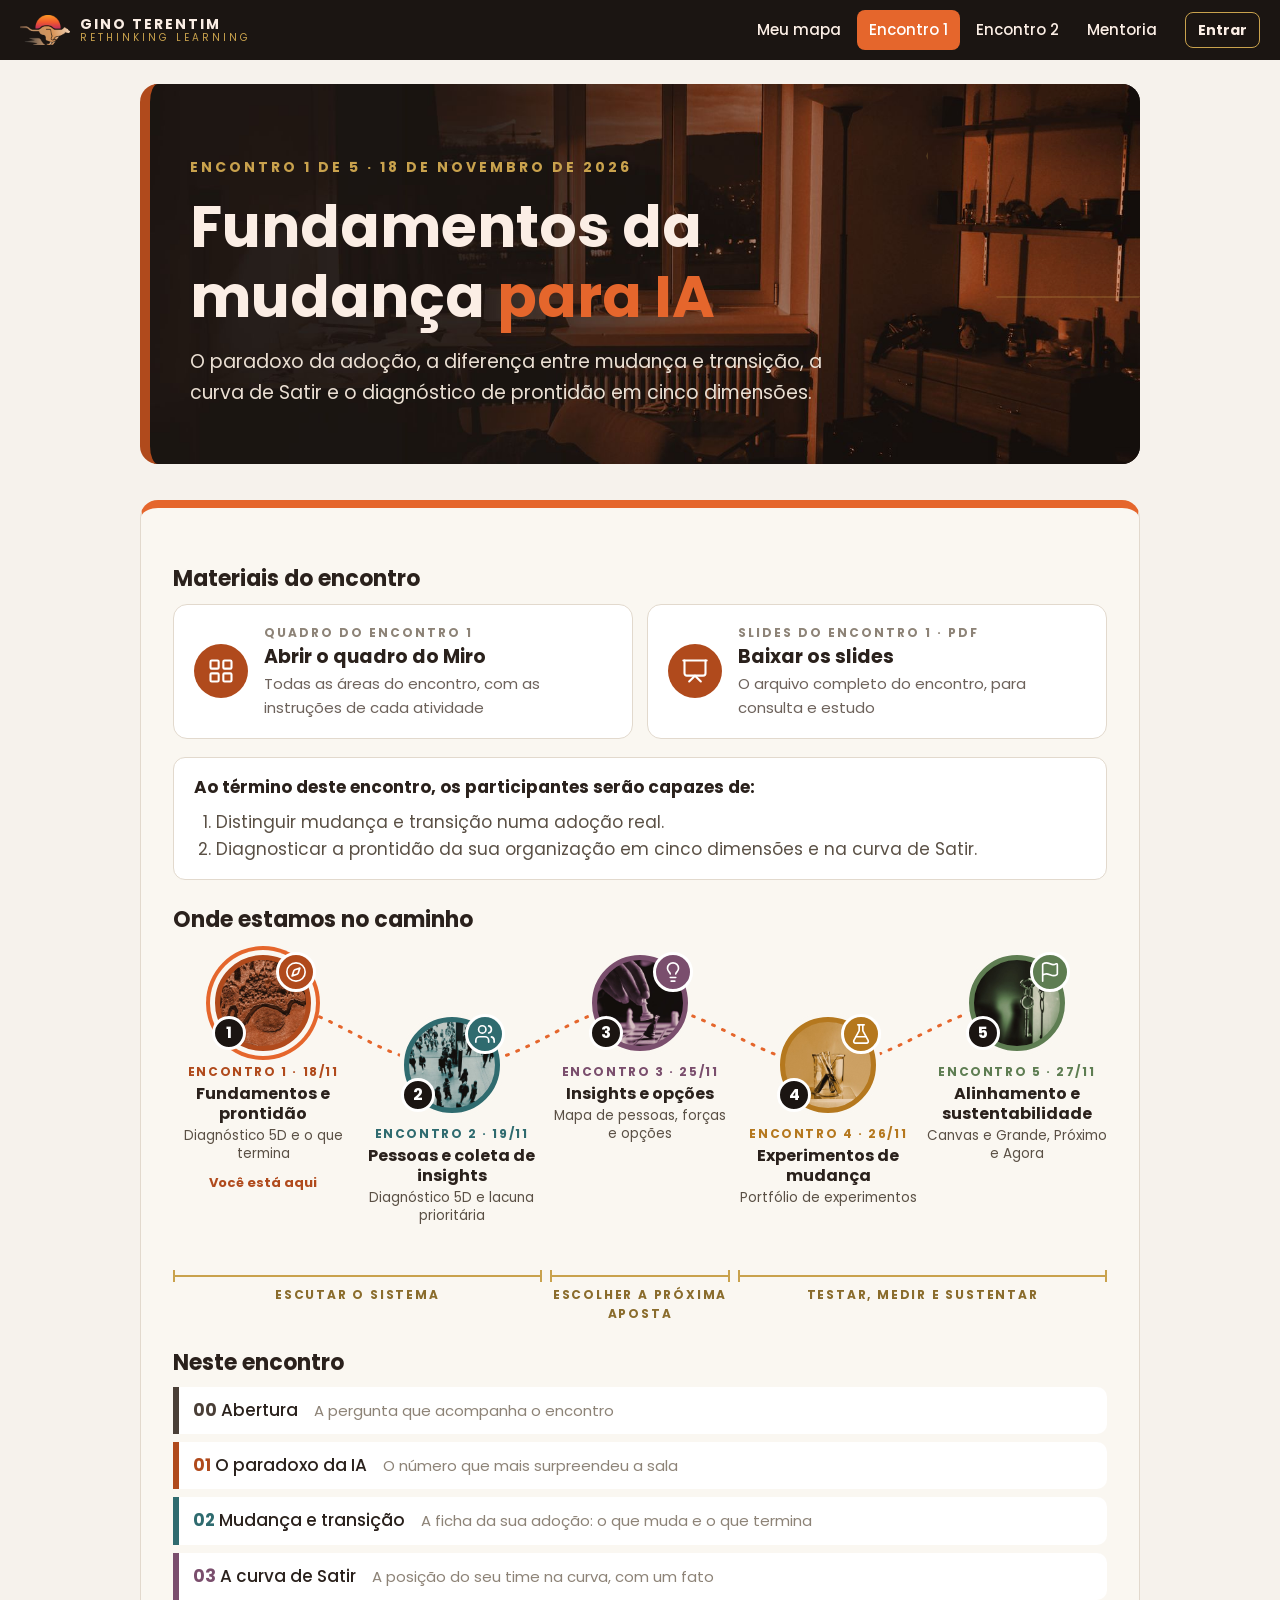
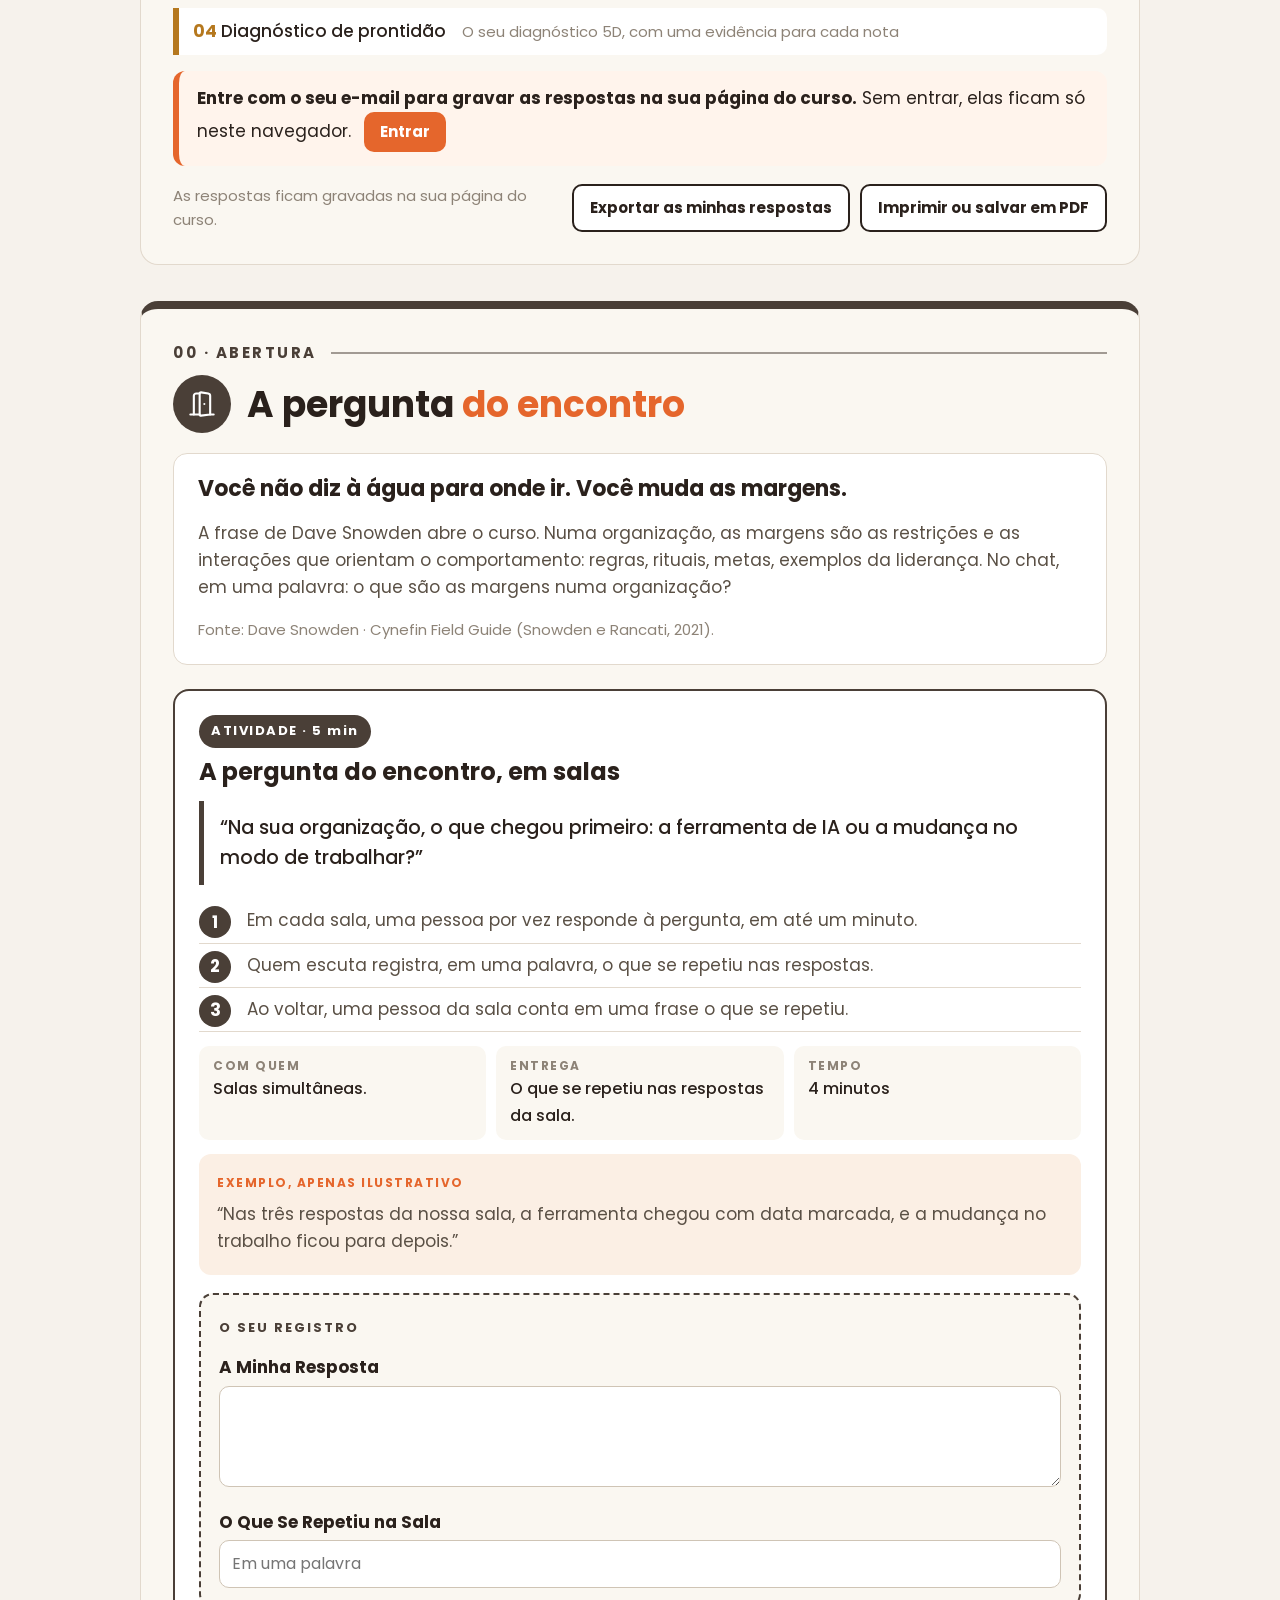
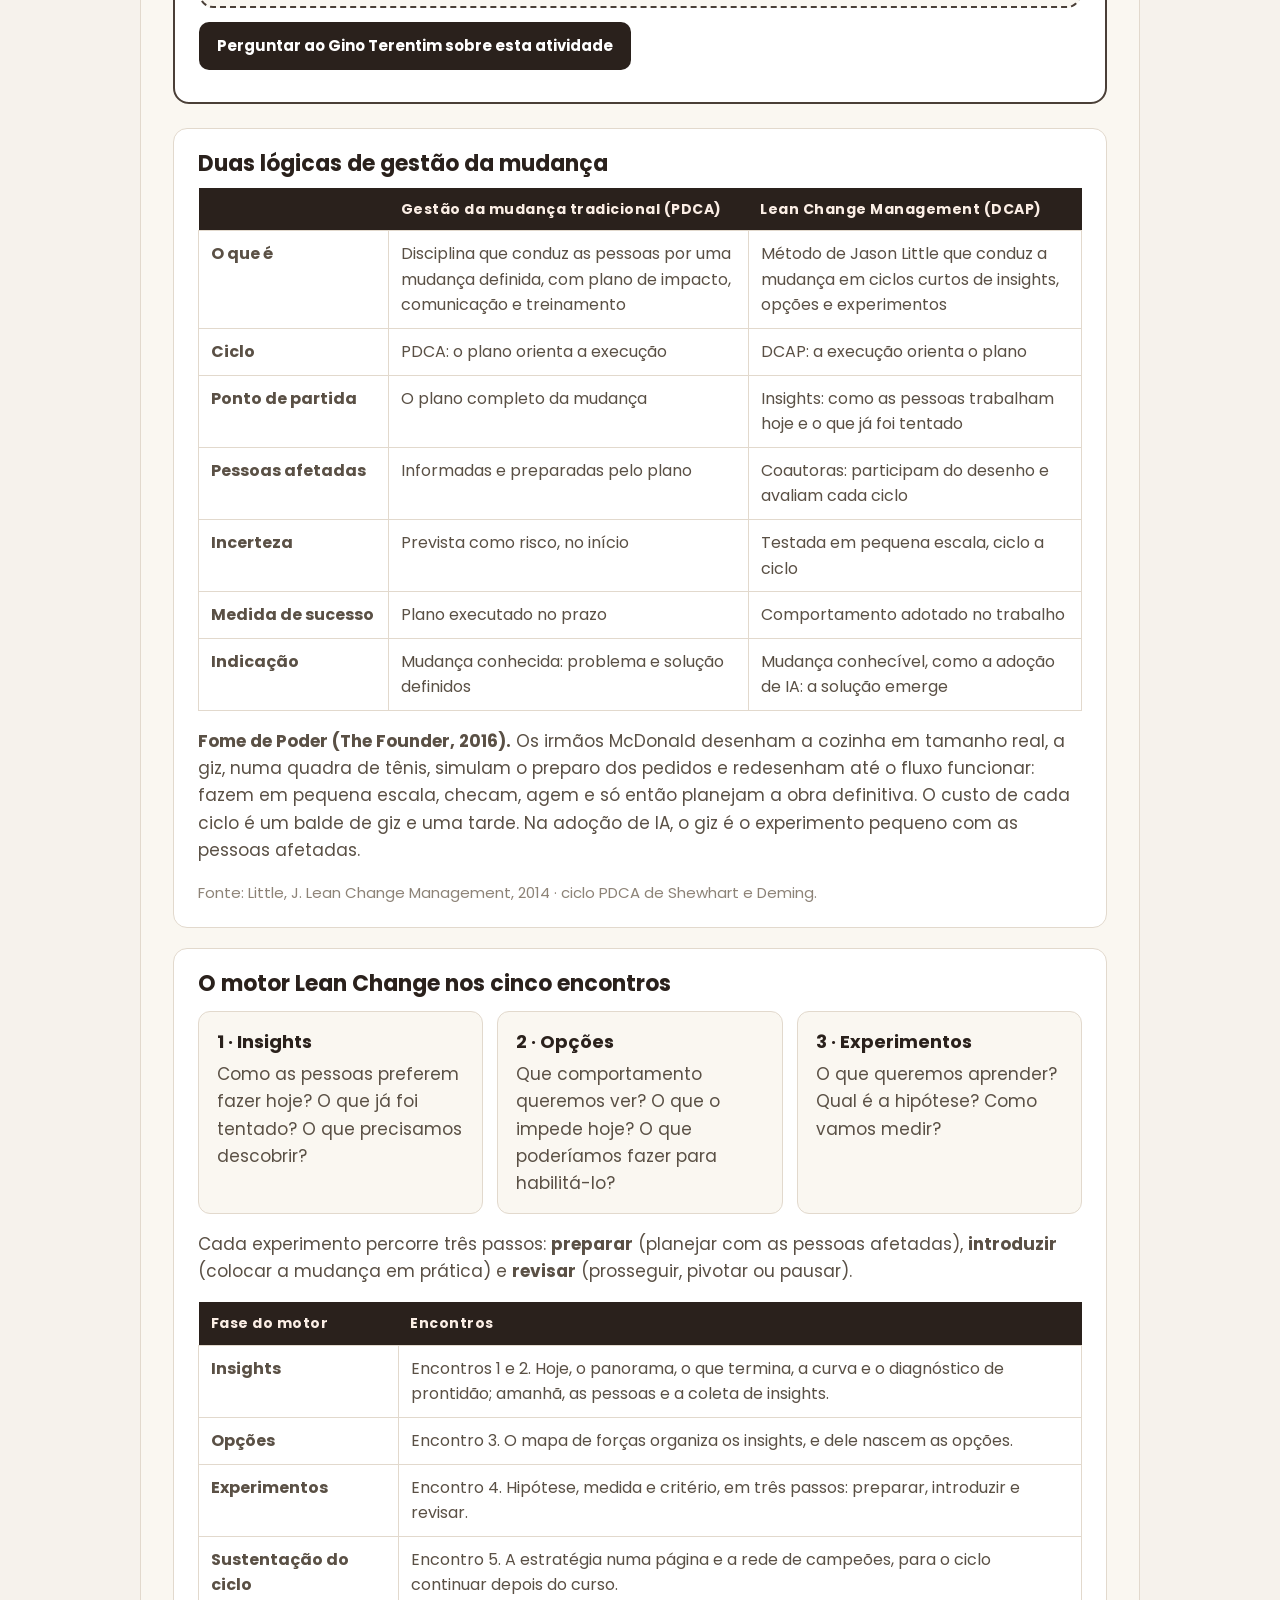
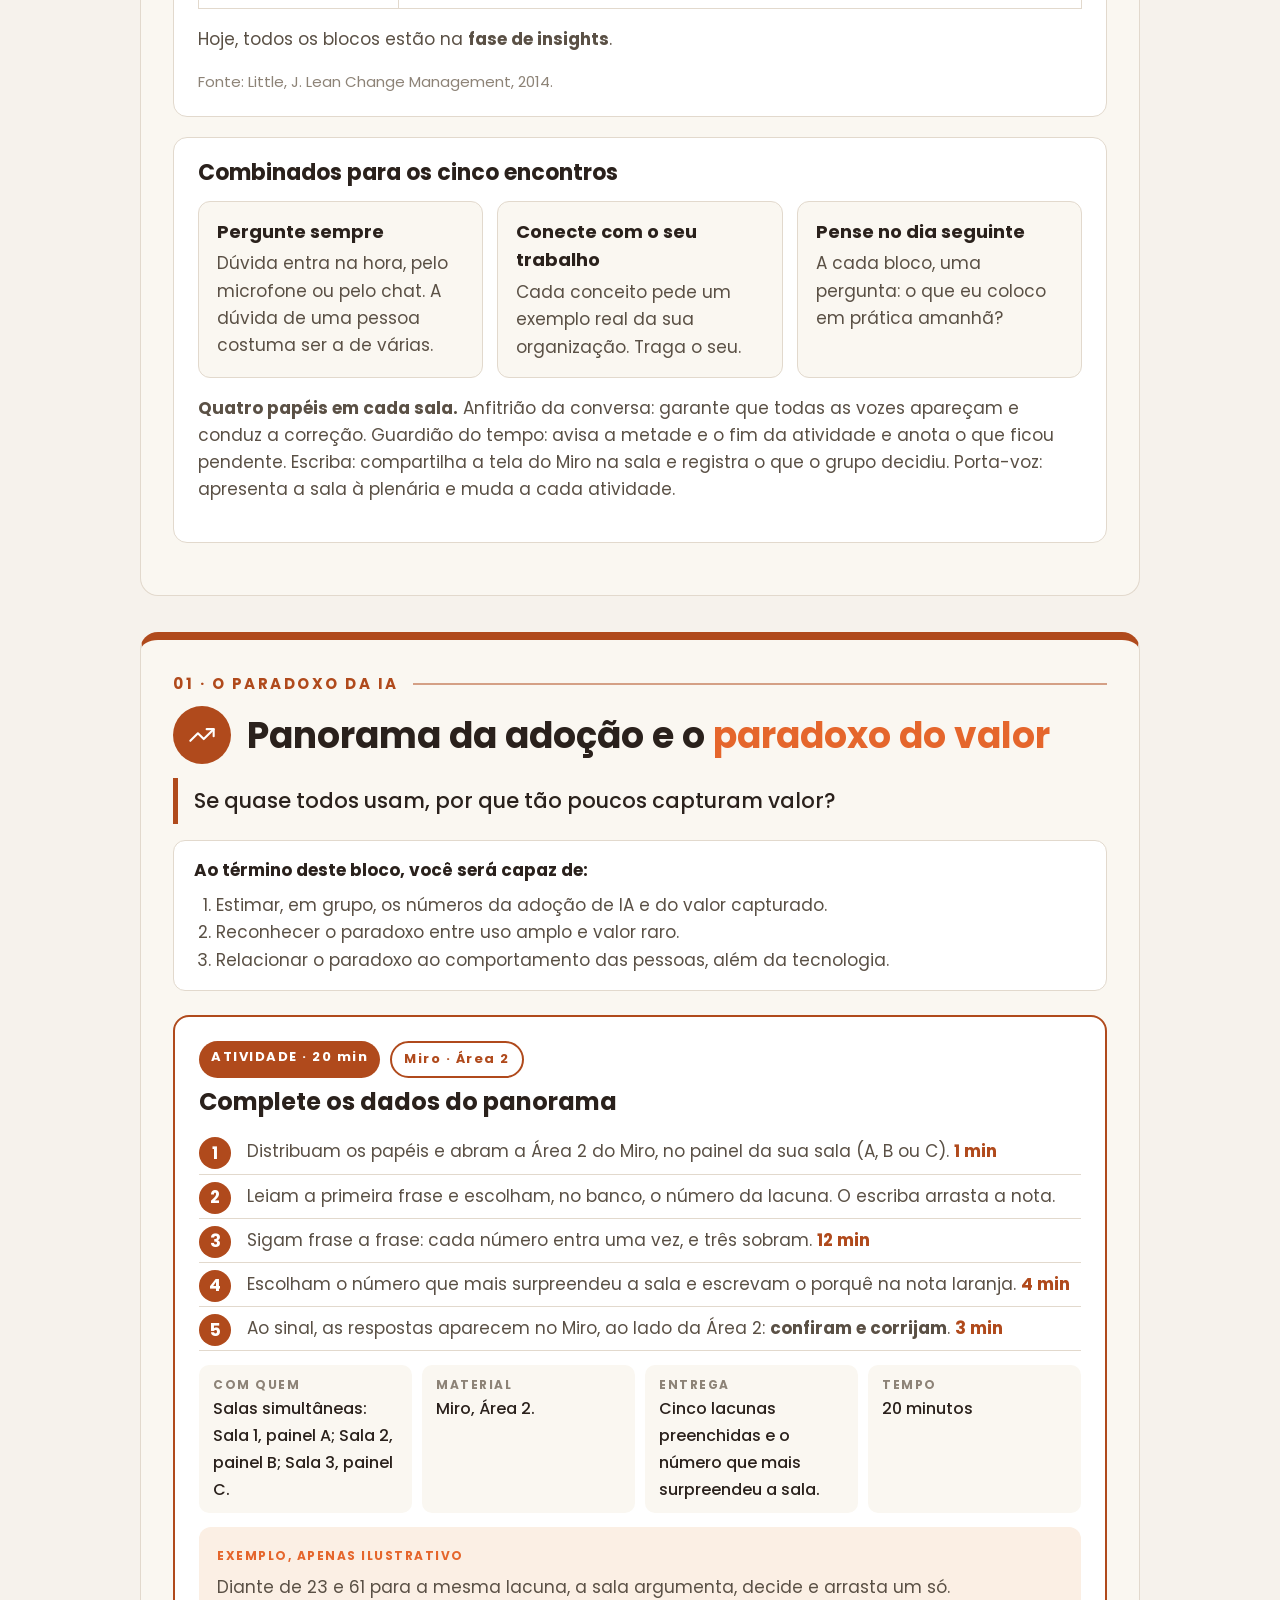
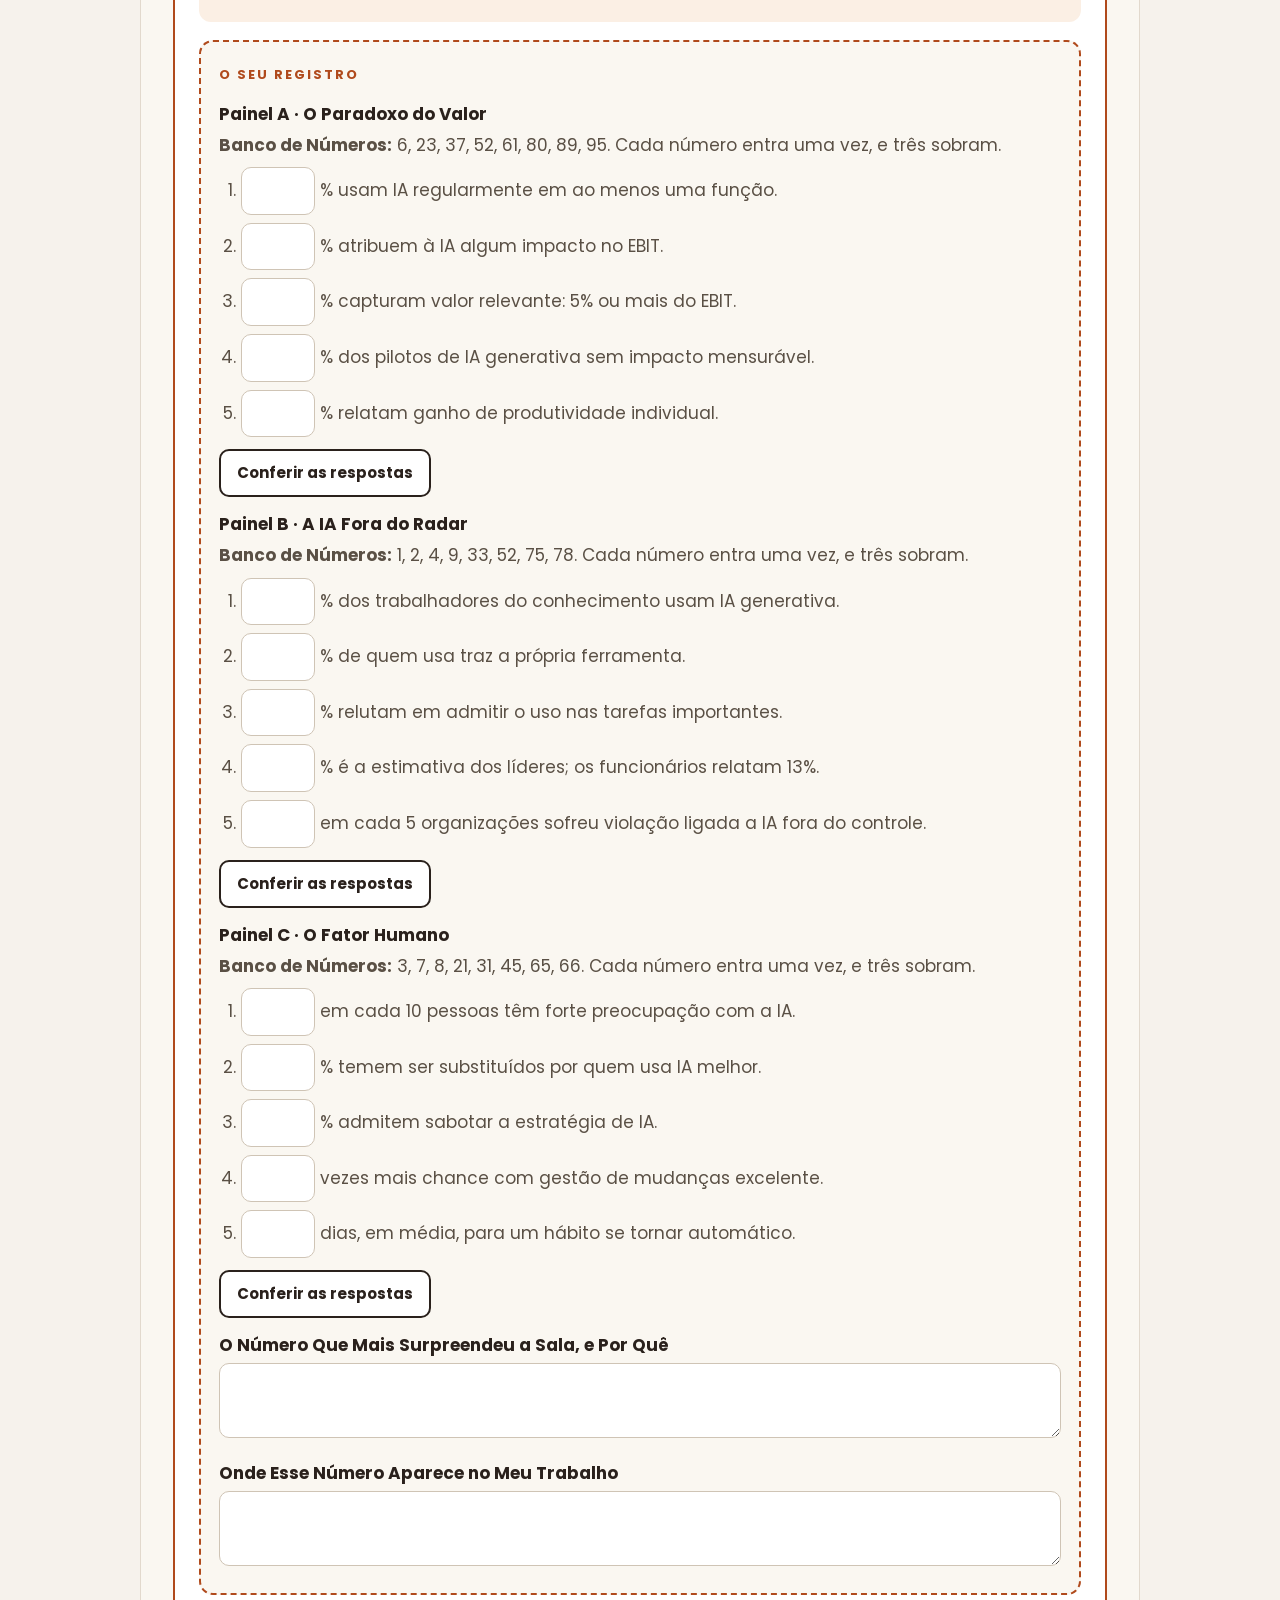
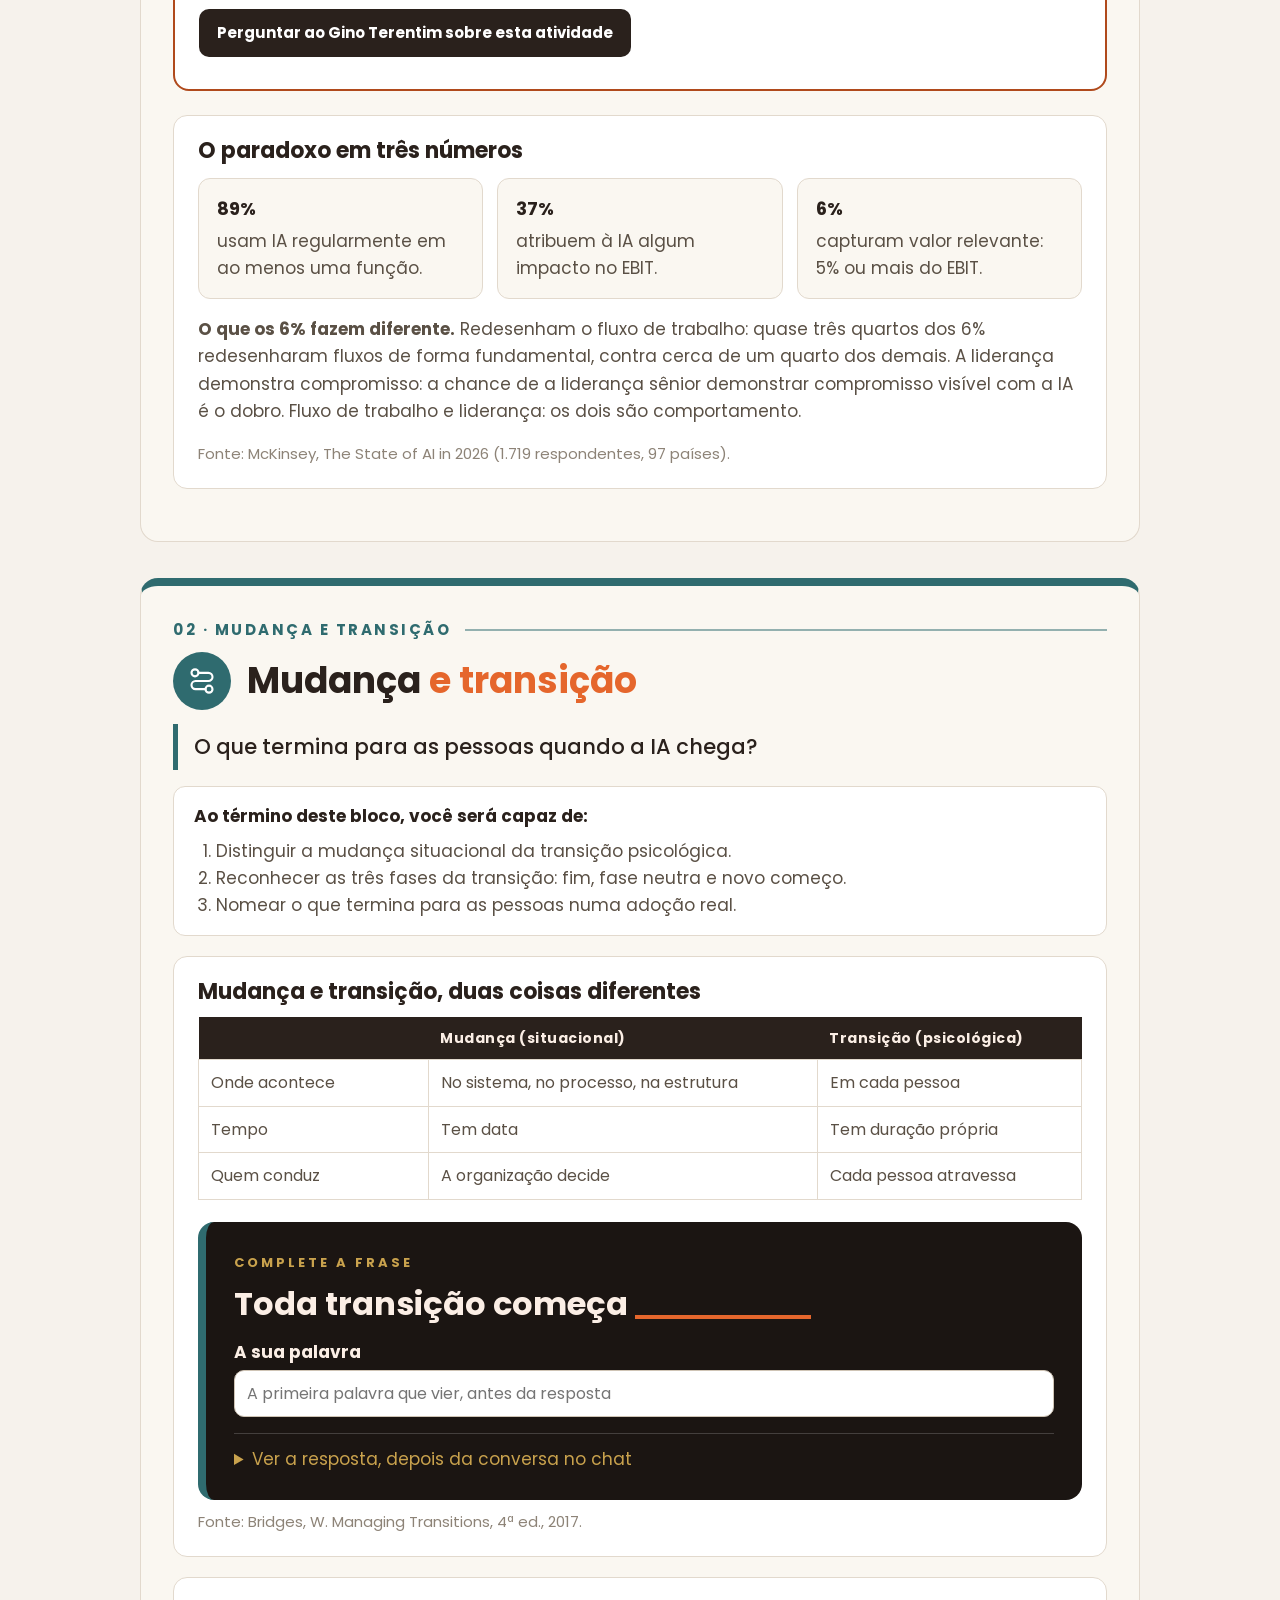
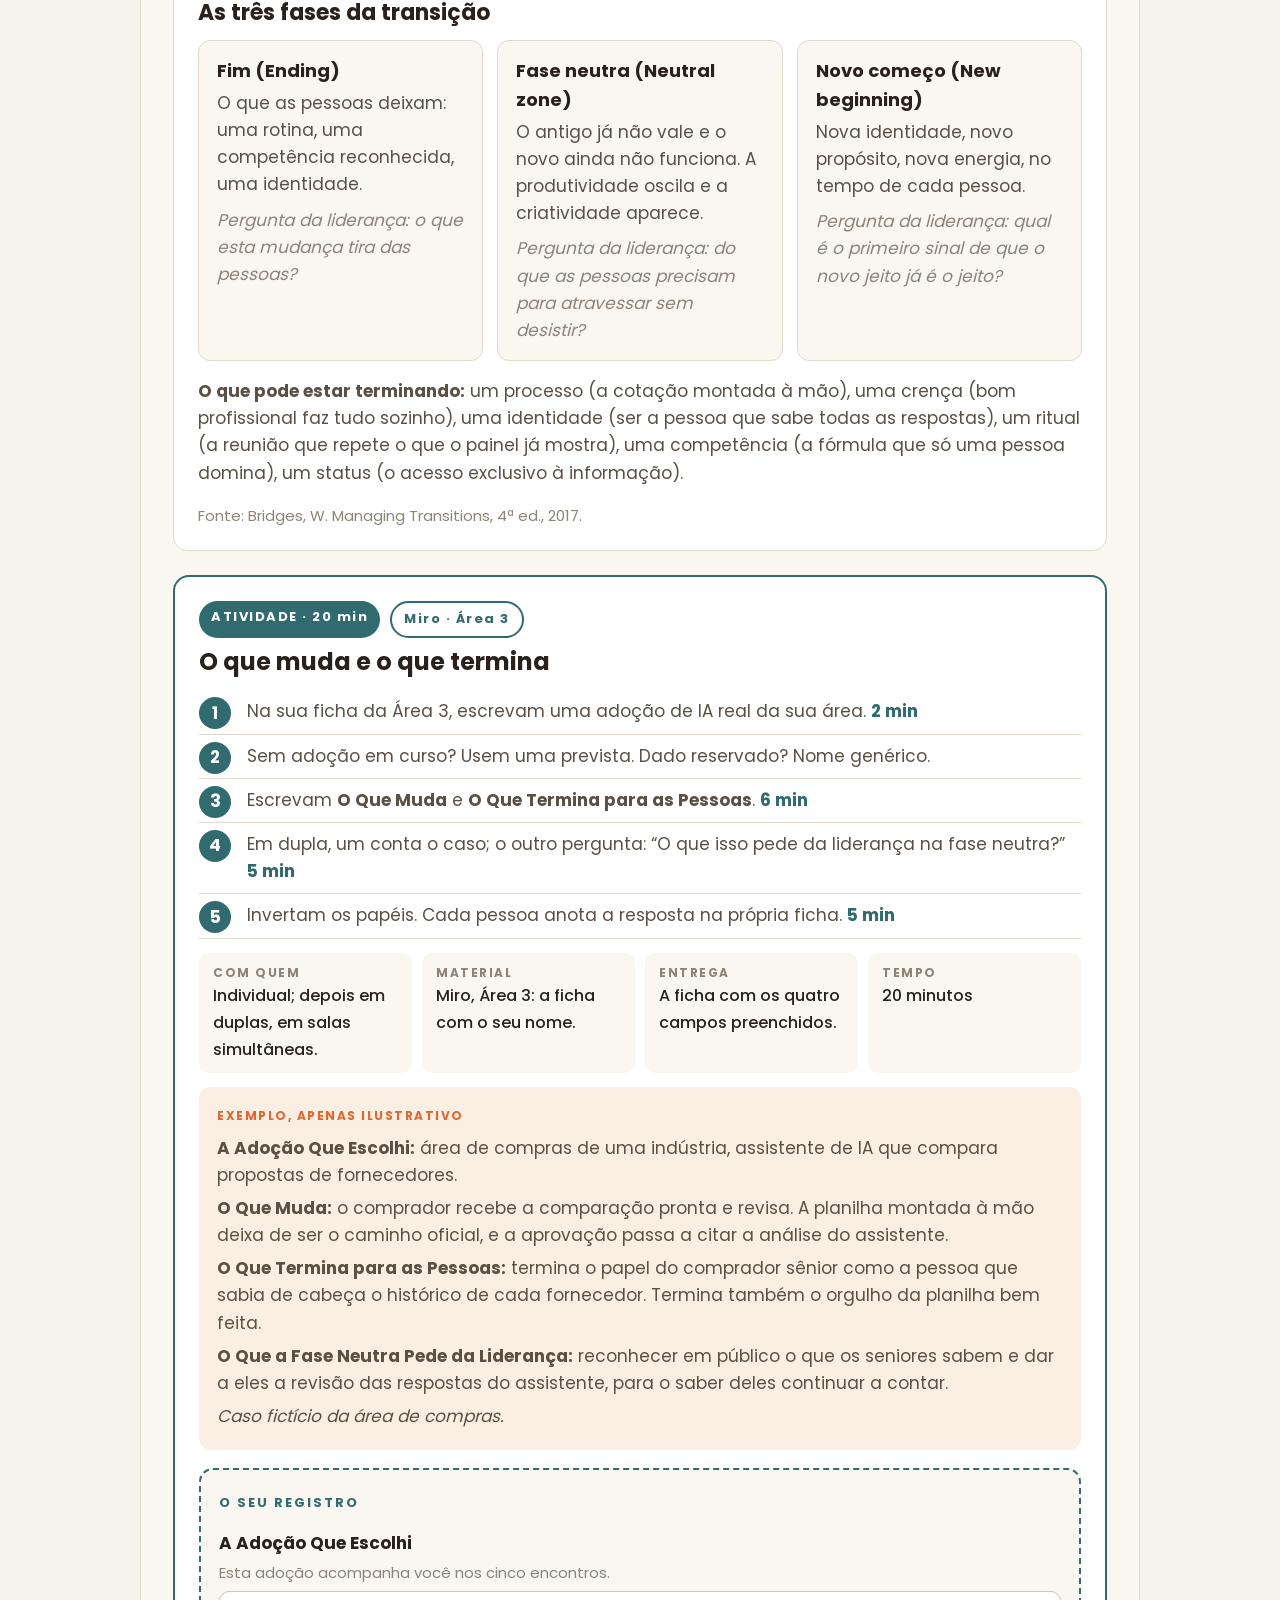
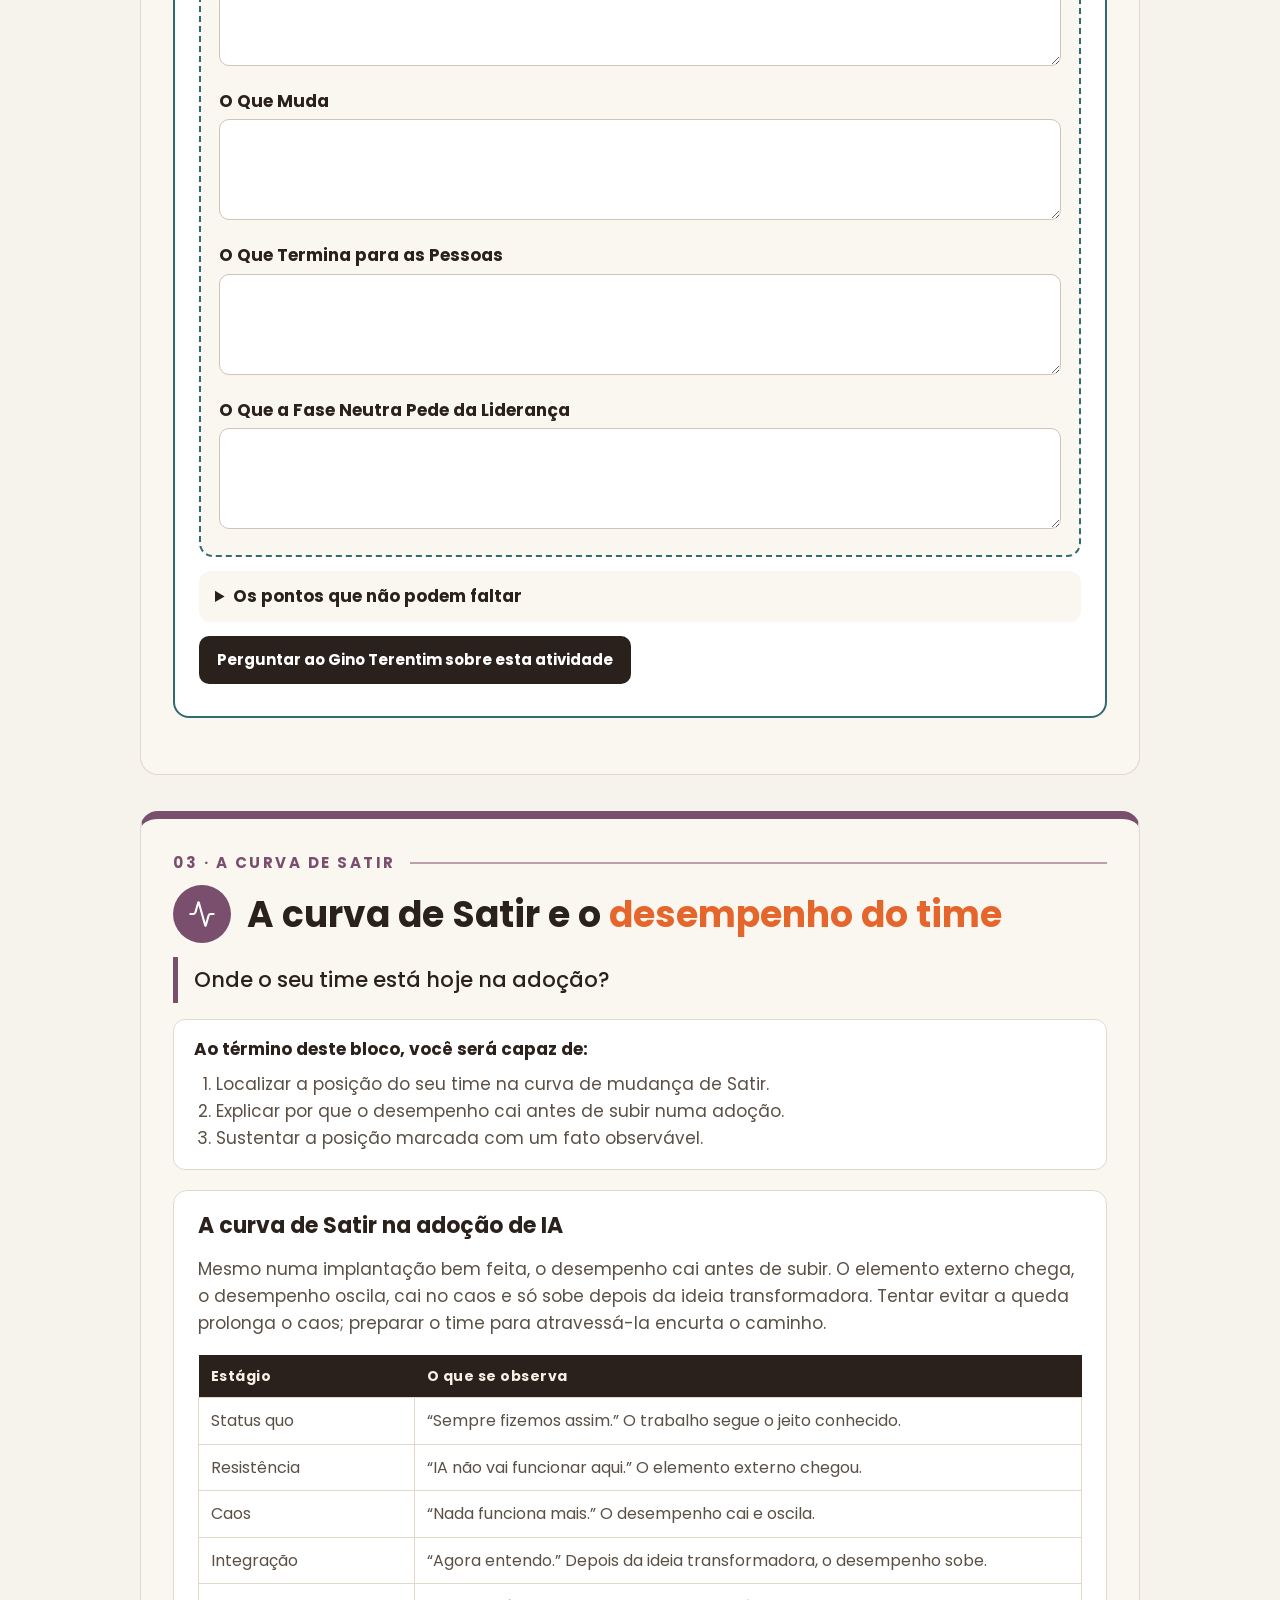
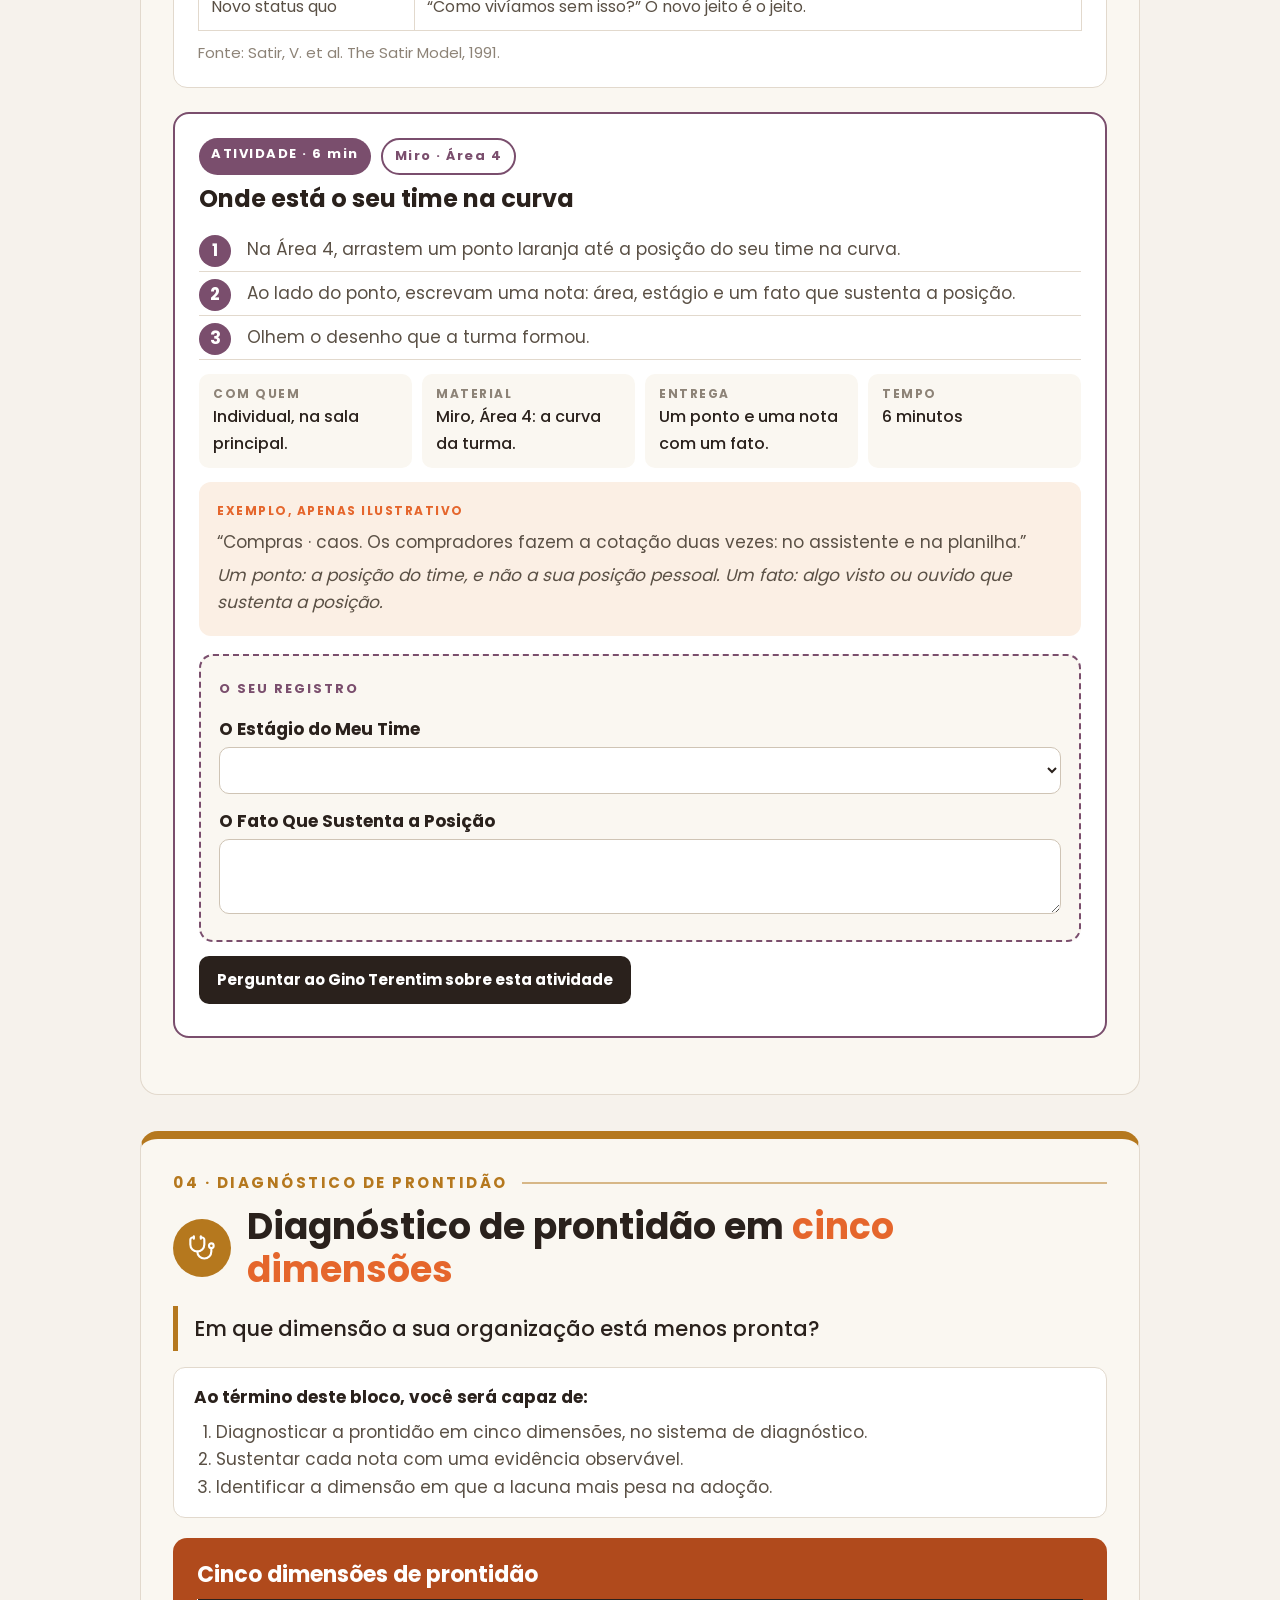
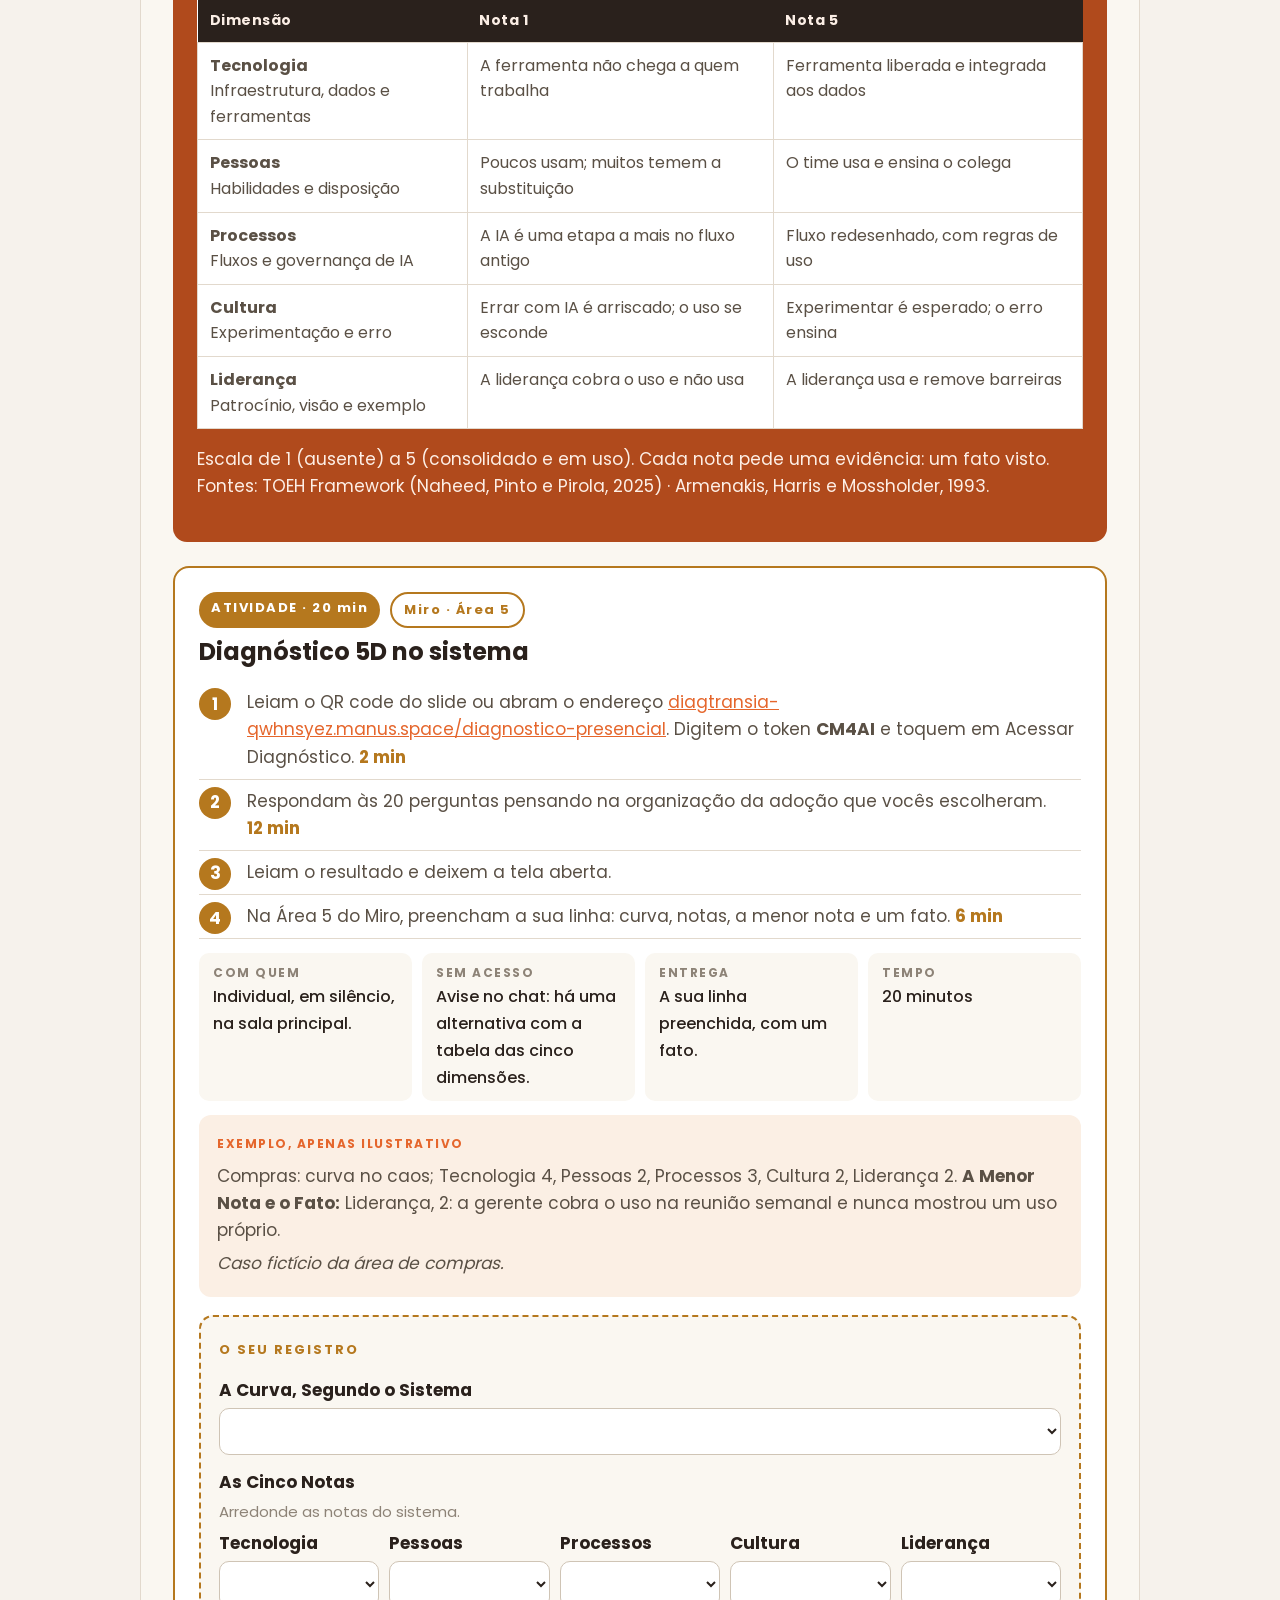
==== commit f1339399: "Encontro 5 v7: experimento completo no quadro do Encontro 4, canvas no sistema e Grande, Próximo e A" ====
--- a/docs/e1.html
+++ b/docs/e1.html
@@ -380,10 +380,12 @@
 .mat i{font-style:normal;font-size:15px;color:#6D625B}
 .mat--espera{background:var(--claro);border-style:dashed}
 .mat--espera b{color:#6D625B}
+
+.zap__limpar{margin-left:auto;flex:none;background:transparent;border:1px solid rgba(251,238,229,.45);color:#FBEEE5;border-radius:999px;padding:6px 12px;font:inherit;font-size:12.5px;line-height:1.2;cursor:pointer}.zap__limpar:hover{background:rgba(251,238,229,.12)}
 </style></head>
 <body data-pg="e1">
 <header class="topo"><a class="marca" href="index.html"><img src="logo-gt-mark.png" alt=""><span><b>GINO TERENTIM</b><i>RETHINKING LEARNING</i></span></a><nav class="nav"><a href="index.html">Meu mapa</a><a href="e1.html">Encontro 1</a><a href="e2.html">Encontro 2</a><a href="mentoria.html">Mentoria</a></nav><span class="conta" data-conta></span></header>
-<main><section class="capa capa--foto" style="--tom:#B04A1C;--foto:url(img/e1.jpg)"><p class="capa__k">ENCONTRO 1 DE 5 · 18 DE NOVEMBRO DE 2026</p><h1>Fundamentos da mudança <em>para IA</em></h1><p class="capa__l">O paradoxo da adoção, a diferença entre mudança e transição, a curva de Satir e o diagnóstico de prontidão em cinco dimensões.</p></section><section class="bloco bloco--abre"><h3>Materiais do encontro</h3><div class="mats"><a class="mat" href="https://miro.com/app/board/uXjVENt1lIM=/" target="_blank" rel="noopener"><span class="disco" style="--tom:#B04A1C"><svg  class="lucide lucide-layout-grid"  xmlns="http://www.w3.org/2000/svg"  width="28"  height="28"  viewBox="0 0 24 24"  fill="none"  stroke="#FFFFFF"  stroke-width="1.8"  stroke-linecap="round"  stroke-linejoin="round">  <rect width="7" height="7" x="3" y="3" rx="1" />  <rect width="7" height="7" x="14" y="3" rx="1" />  <rect width="7" height="7" x="14" y="14" rx="1" />  <rect width="7" height="7" x="3" y="14" rx="1" /></svg></span><span><span class="mat__k">QUADRO DO ENCONTRO 1</span><b>Abrir o quadro do Miro</b><i>Todas as áreas do encontro, com as instruções de cada atividade</i></span></a><a class="mat" href="materiais/CM4AI-Online_E1_Slides-da-Turma_v4.pdf" download><span class="disco" style="--tom:#B04A1C"><svg  class="lucide lucide-presentation"  xmlns="http://www.w3.org/2000/svg"  width="28"  height="28"  viewBox="0 0 24 24"  fill="none"  stroke="#FFFFFF"  stroke-width="1.8"  stroke-linecap="round"  stroke-linejoin="round">  <path d="M2 3h20" />  <path d="M21 3v11a2 2 0 0 1-2 2H5a2 2 0 0 1-2-2V3" />  <path d="m7 21 5-5 5 5" /></svg></span><span><span class="mat__k">SLIDES DO ENCONTRO 1 · PDF</span><b>Baixar os slides</b><i>O arquivo completo do encontro, para consulta e estudo</i></span></a></div><div class="capaz"><b>Ao término deste encontro, os participantes serão capazes de:</b><ol><li>Distinguir mudança e transição numa adoção real.</li><li>Diagnosticar a prontidão da sua organização em cinco dimensões e na curva de Satir.</li></ol></div><h3>Onde estamos no caminho</h3><div class="rota"><svg class="rota__linha" viewBox="0 0 1000 200" preserveAspectRatio="none" aria-hidden="true"><path d="M100,62 C170,62 220,138 300,138 S430,62 500,62 S630,138 700,138 S830,62 900,62"/></svg><a class="parada aqui" data-parada="1" style="--tom:#B04A1C" href="e1.html"><span class="parada__foto" style="background-image:url(img/p1.jpg)"><span class="parada__n">1</span><span class="parada__ic"><svg  class="lucide lucide-compass"  xmlns="http://www.w3.org/2000/svg"  width="22"  height="22"  viewBox="0 0 24 24"  fill="none"  stroke="#FFFFFF"  stroke-width="1.8"  stroke-linecap="round"  stroke-linejoin="round">  <circle cx="12" cy="12" r="10" />  <path d="m16.24 7.76-1.804 5.411a2 2 0 0 1-1.265 1.265L7.76 16.24l1.804-5.411a2 2 0 0 1 1.265-1.265z" /></svg></span></span><span class="parada__k">ENCONTRO 1 · 18/11</span><b>Fundamentos e prontidão</b><em>Diagnóstico 5D e o que termina</em><small class="parada__c" data-cont>Você está aqui</small></a><a class="parada " data-parada="2" style="--tom:#2F6B6F" href="e2.html"><span class="parada__foto" style="background-image:url(img/p2.jpg)"><span class="parada__n">2</span><span class="parada__ic"><svg  class="lucide lucide-users"  xmlns="http://www.w3.org/2000/svg"  width="22"  height="22"  viewBox="0 0 24 24"  fill="none"  stroke="#FFFFFF"  stroke-width="1.8"  stroke-linecap="round"  stroke-linejoin="round">  <path d="M16 21v-2a4 4 0 0 0-4-4H6a4 4 0 0 0-4 4v2" />  <path d="M16 3.128a4 4 0 0 1 0 7.744" />  <path d="M22 21v-2a4 4 0 0 0-3-3.87" />  <circle cx="9" cy="7" r="4" /></svg></span></span><span class="parada__k">ENCONTRO 2 · 19/11</span><b>Pessoas e coleta de insights</b><em>Diagnóstico 5D e lacuna prioritária</em><small class="parada__c" data-cont></small></a><a class="parada " data-parada="3" style="--tom:#7A4E6D" href="e3.html" data-abre="2026-11-25" data-abre-txt="Abre em 25/11"><span class="parada__foto" style="background-image:url(img/p3.jpg)"><span class="parada__n">3</span><span class="parada__ic"><svg  class="lucide lucide-lightbulb"  xmlns="http://www.w3.org/2000/svg"  width="22"  height="22"  viewBox="0 0 24 24"  fill="none"  stroke="#FFFFFF"  stroke-width="1.8"  stroke-linecap="round"  stroke-linejoin="round">  <path d="M15 14c.2-1 .7-1.7 1.5-2.5 1-.9 1.5-2.2 1.5-3.5A6 6 0 0 0 6 8c0 1 .2 2.2 1.5 3.5.7.7 1.3 1.5 1.5 2.5" />  <path d="M9 18h6" />  <path d="M10 22h4" /></svg></span></span><span class="parada__k">ENCONTRO 3 · 25/11</span><b>Insights e opções</b><em>Mapa de pessoas, forças e opções</em><small class="parada__c" data-cont></small></a><a class="parada " data-parada="4" style="--tom:#B5781E" href="e4.html" data-abre="2026-11-26" data-abre-txt="Abre em 26/11"><span class="parada__foto" style="background-image:url(img/p4.jpg)"><span class="parada__n">4</span><span class="parada__ic"><svg  class="lucide lucide-flask-conical"  xmlns="http://www.w3.org/2000/svg"  width="22"  height="22"  viewBox="0 0 24 24"  fill="none"  stroke="#FFFFFF"  stroke-width="1.8"  stroke-linecap="round"  stroke-linejoin="round">  <path d="M14 2v6a2 2 0 0 0 .245.96l5.51 10.08A2 2 0 0 1 18 22H6a2 2 0 0 1-1.755-2.96l5.51-10.08A2 2 0 0 0 10 8V2" />  <path d="M6.453 15h11.094" />  <path d="M8.5 2h7" /></svg></span></span><span class="parada__k">ENCONTRO 4 · 26/11</span><b>Experimentos de mudança</b><em>Portfólio de experimentos</em><small class="parada__c" data-cont></small></a><a class="parada " data-parada="5" style="--tom:#5E7D52" href="e5.html" data-abre="2026-11-27" data-abre-txt="Abre em 27/11"><span class="parada__foto" style="background-image:url(img/p5.jpg)"><span class="parada__n">5</span><span class="parada__ic"><svg  class="lucide lucide-flag"  xmlns="http://www.w3.org/2000/svg"  width="22"  height="22"  viewBox="0 0 24 24"  fill="none"  stroke="#FFFFFF"  stroke-width="1.8"  stroke-linecap="round"  stroke-linejoin="round">  <path d="M4 22V4a1 1 0 0 1 .4-.8A6 6 0 0 1 8 2c3 0 5 2 7.333 2q2 0 3.067-.8A1 1 0 0 1 20 4v10a1 1 0 0 1-.4.8A6 6 0 0 1 16 16c-3 0-5-2-8-2a6 6 0 0 0-4 1.528" /></svg></span></span><span class="parada__k">ENCONTRO 5 · 27/11</span><b>Alinhamento e sustentabilidade</b><em>Estratégia e rede de campeões</em><small class="parada__c" data-cont></small></a><div class="rota__fases"><span style="grid-column:span 2">Escutar o sistema</span><span style="grid-column:span 1">Escolher a próxima aposta</span><span style="grid-column:span 2">Testar, medir e sustentar</span></div></div><h3>Neste encontro</h3><ol class="indice"><li style="--tom:#4A3F37"><a href="#e1-ab"><b>00</b> Abertura</a><span>A pergunta que acompanha o encontro</span></li><li style="--tom:#B04A1C"><a href="#e1-b1"><b>01</b> O paradoxo da IA</a><span>O número que mais surpreendeu a sala</span></li><li style="--tom:#2F6B6F"><a href="#e1-b2"><b>02</b> Mudança e transição</a><span>A ficha da sua adoção: o que muda e o que termina</span></li><li style="--tom:#7A4E6D"><a href="#e1-b3"><b>03</b> A curva de Satir</a><span>A posição do seu time na curva, com um fato</span></li><li style="--tom:#B5781E"><a href="#e1-b4"><b>04</b> Diagnóstico de prontidão</a><span>O seu diagnóstico 5D, com uma evidência para cada nota</span></li></ol><div class="aviso-conta" data-aviso-conta hidden><b>Entre com o seu e-mail para gravar as respostas na sua página do curso.</b> Sem entrar, elas ficam só neste navegador. <a class="btn" href="index.html">Entrar</a></div><div class="barra"><span class="barra__s" data-salvo>As respostas ficam gravadas na sua página do curso.</span><button type="button" class="btn btn--sec" data-exportar>Exportar as minhas respostas</button><button type="button" class="btn btn--sec" data-imprimir>Imprimir ou salvar em PDF</button></div></section><section class="bloco" id="e1-ab" style="--tom:#4A3F37"><div class="eyebrow"><span>00 · ABERTURA</span><i></i></div><div class="bloco__t"><span class="disco"><svg  class="lucide lucide-door-open"  xmlns="http://www.w3.org/2000/svg"  width="28"  height="28"  viewBox="0 0 24 24"  fill="none"  stroke="#FFFFFF"  stroke-width="1.8"  stroke-linecap="round"  stroke-linejoin="round">  <path d="M10 21H2" />  <path d="M10 3H7a2 2 0 00-2 2v16" />  <path d="M14 12h.01" />  <path d="M19 21V5a2 2 0 00-1.675-1.974l-6.163-1.013A1 1 0 0010 3v18a1 1 0 001.124.992z" />  <path d="M22 21h-3" /></svg></span><h2>A pergunta <em>do encontro</em></h2></div><article class="conceito"><h3>Você não diz à água para onde ir. Você muda as margens.</h3><p>A frase de Dave Snowden abre o curso. Numa organização, as margens são as restrições e as interações que orientam o comportamento: regras, rituais, metas, exemplos da liderança. No chat, em uma palavra: o que são as margens numa organização?</p><p class="fonte">Fonte: Dave Snowden · Cynefin Field Guide (Snowden e Rancati, 2021).</p></article><article class="atividade" id="e1-a0"><div class="atividade__cab"><span class="selo">ATIVIDADE · 5 min</span></div><h3>A pergunta do encontro, em salas</h3><p class="pergunta pergunta--at">“Na sua organização, o que chegou primeiro: a ferramenta de IA ou a mudança no modo de trabalhar?”</p><ol class="passos"><li>Em cada sala, uma pessoa por vez responde à pergunta, em até um minuto.</li><li>Quem escuta registra, em uma palavra, o que se repetiu nas respostas.</li><li>Ao voltar, uma pessoa da sala conta em uma frase o que se repetiu.</li></ol><div class="meta"><div><span>Com quem</span><b>Salas simultâneas.</b></div><div><span>Entrega</span><b>O que se repetiu nas respostas da sala.</b></div><div><span>Tempo</span><b>4 minutos</b></div></div><div class="exemplo"><span>EXEMPLO, APENAS ILUSTRATIVO</span><p>“Nas três respostas da nossa sala, a ferramenta chegou com data marcada, e a mudança no trabalho ficou para depois.”</p></div><div class="registro"><span class="registro__t">O SEU REGISTRO</span><div class="campo"><label for="e1.a0.resp"><b>A Minha Resposta</b></label><textarea id="e1.a0.resp" data-k="e1.a0.resp" rows="3" placeholder=""></textarea></div><div class="campo"><label for="e1.a0.rep"><b>O Que Se Repetiu na Sala</b></label><input type="text" id="e1.a0.rep" data-k="e1.a0.rep" placeholder="Em uma palavra"></div></div><div class="duvidas" data-duvida="A pergunta do encontro, em salas"><p class="mentor"><button type="button" class="btn btn--mentor" data-duvida-abrir>Perguntar ao Gino Terentim sobre esta atividade</button></p><div class="duvidas__form" hidden><label class="duvidas__l">A sua dúvida para o Gino Terentim<textarea rows="4" placeholder="Escreva a dúvida com o contexto da sua adoção. Use o papel das pessoas, e não o nome."></textarea></label><div class="duvidas__acoes"><button type="button" class="btn" data-duvida-enviar>Enviar a dúvida</button><button type="button" class="btn btn--sec" data-duvida-cancelar>Cancelar</button></div></div><p class="duvidas__msg" aria-live="polite"></p><div class="duvidas__lista"></div></div></article><article class="conceito"><h3>Duas lógicas de gestão da mudança</h3><div class="tabela-w"><table class="tabela tabela--ler"><thead><tr><th></th><th>Gestão da mudança tradicional (PDCA)</th><th>Lean Change Management (DCAP)</th></tr></thead><tbody><tr><td><b>O que é</b></td><td>Disciplina que conduz as pessoas por uma mudança definida, com plano de impacto, comunicação e treinamento</td><td>Método de Jason Little que conduz a mudança em ciclos curtos de insights, opções e experimentos</td></tr><tr><td><b>Ciclo</b></td><td>PDCA: o plano orienta a execução</td><td>DCAP: a execução orienta o plano</td></tr><tr><td><b>Ponto de partida</b></td><td>O plano completo da mudança</td><td>Insights: como as pessoas trabalham hoje e o que já foi tentado</td></tr><tr><td><b>Pessoas afetadas</b></td><td>Informadas e preparadas pelo plano</td><td>Coautoras: participam do desenho e avaliam cada ciclo</td></tr><tr><td><b>Incerteza</b></td><td>Prevista como risco, no início</td><td>Testada em pequena escala, ciclo a ciclo</td></tr><tr><td><b>Medida de sucesso</b></td><td>Plano executado no prazo</td><td>Comportamento adotado no trabalho</td></tr><tr><td><b>Indicação</b></td><td>Mudança conhecida: problema e solução definidos</td><td>Mudança conhecível, como a adoção de IA: a solução emerge</td></tr></tbody></table></div><p><b>Fome de Poder (The Founder, 2016).</b> Os irmãos McDonald desenham a cozinha em tamanho real, a giz, numa quadra de tênis, simulam o preparo dos pedidos e redesenham até o fluxo funcionar: fazem em pequena escala, checam, agem e só então planejam a obra definitiva. O custo de cada ciclo é um balde de giz e uma tarde. Na adoção de IA, o giz é o experimento pequeno com as pessoas afetadas.</p><p class="fonte">Fonte: Little, J. Lean Change Management, 2014 · ciclo PDCA de Shewhart e Deming.</p></article><article class="conceito"><h3>O motor Lean Change nos cinco encontros</h3><div class="cards3"><div><b>1 · Insights</b><p>Como as pessoas preferem fazer hoje? O que já foi tentado? O que precisamos descobrir?</p></div><div><b>2 · Opções</b><p>Que comportamento queremos ver? O que o impede hoje? O que poderíamos fazer para habilitá-lo?</p></div><div><b>3 · Experimentos</b><p>O que queremos aprender? Qual é a hipótese? Como vamos medir?</p></div></div><p>Cada experimento percorre três passos: <b>preparar</b> (planejar com as pessoas afetadas), <b>introduzir</b> (colocar a mudança em prática) e <b>revisar</b> (prosseguir, pivotar ou pausar).</p><div class="tabela-w"><table class="tabela tabela--ler"><thead><tr><th>Fase do motor</th><th>Encontros</th></tr></thead><tbody><tr><td><b>Insights</b></td><td>Encontros 1 e 2. Hoje, o panorama, o que termina, a curva e o diagnóstico de prontidão; amanhã, as pessoas e a coleta de insights.</td></tr><tr><td><b>Opções</b></td><td>Encontro 3. O mapa de forças organiza os insights, e dele nascem as opções.</td></tr><tr><td><b>Experimentos</b></td><td>Encontro 4. Hipótese, medida e critério, em três passos: preparar, introduzir e revisar.</td></tr><tr><td><b>Sustentação do ciclo</b></td><td>Encontro 5. A estratégia numa página e a rede de campeões, para o ciclo continuar depois do curso.</td></tr></tbody></table></div><p>Hoje, todos os blocos estão na <b>fase de insights</b>.</p><p class="fonte">Fonte: Little, J. Lean Change Management, 2014.</p></article><article class="conceito"><h3>Combinados para os cinco encontros</h3><div class="cards3"><div><b>Pergunte sempre</b><p>Dúvida entra na hora, pelo microfone ou pelo chat. A dúvida de uma pessoa costuma ser a de várias.</p></div><div><b>Conecte com o seu trabalho</b><p>Cada conceito pede um exemplo real da sua organização. Traga o seu.</p></div><div><b>Pense no dia seguinte</b><p>A cada bloco, uma pergunta: o que eu coloco em prática amanhã?</p></div></div><p><b>Quatro papéis em cada sala.</b> Anfitrião da conversa: garante que todas as vozes apareçam e conduz a correção. Guardião do tempo: avisa a metade e o fim da atividade e anota o que ficou pendente. Escriba: compartilha a tela do Miro na sala e registra o que o grupo decidiu. Porta-voz: apresenta a sala à plenária e muda a cada atividade.</p></article></section><section class="bloco" id="e1-b1" style="--tom:#B04A1C"><div class="eyebrow"><span>01 · O PARADOXO DA IA</span><i></i></div><div class="bloco__t"><span class="disco"><svg  class="lucide lucide-trending-up"  xmlns="http://www.w3.org/2000/svg"  width="28"  height="28"  viewBox="0 0 24 24"  fill="none"  stroke="#FFFFFF"  stroke-width="1.8"  stroke-linecap="round"  stroke-linejoin="round">  <path d="M16 7h6v6" />  <path d="m22 7-8.5 8.5-5-5L2 17" /></svg></span><h2>Panorama da adoção e o <em>paradoxo do valor</em></h2></div><p class="pergunta">Se quase todos usam, por que tão poucos capturam valor?</p><div class="capaz"><b>Ao término deste bloco, você será capaz de:</b><ol><li>Estimar, em grupo, os números da adoção de IA e do valor capturado.</li><li>Reconhecer o paradoxo entre uso amplo e valor raro.</li><li>Relacionar o paradoxo ao comportamento das pessoas, além da tecnologia.</li></ol></div><article class="atividade" id="e1-a1"><div class="atividade__cab"><span class="selo">ATIVIDADE · 20 min</span><a class="selo selo--miro" href="https://miro.com/app/board/uXjVENt1lIM=/" target="_blank" rel="noopener">Miro · Área 2</a></div><h3>Complete os dados do panorama</h3><ol class="passos"><li>Distribuam os papéis e abram a Área 2 do Miro, no painel da sua sala (A, B ou C). <i>1 min</i></li><li>Leiam a primeira frase e escolham, no banco, o número da lacuna. O escriba arrasta a nota.</li><li>Sigam frase a frase: cada número entra uma vez, e três sobram. <i>12 min</i></li><li>Escolham o número que mais surpreendeu a sala e escrevam o porquê na nota laranja. <i>4 min</i></li><li>Ao sinal, as respostas aparecem no Miro, ao lado da Área 2: <b>confiram e corrijam</b>. <i>3 min</i></li></ol><div class="meta"><div><span>Com quem</span><b>Salas simultâneas: Sala 1, painel A; Sala 2, painel B; Sala 3, painel C.</b></div><div><span>Material</span><b>Miro, Área 2.</b></div><div><span>Entrega</span><b>Cinco lacunas preenchidas e o número que mais surpreendeu a sala.</b></div><div><span>Tempo</span><b>20 minutos</b></div></div><div class="exemplo"><span>EXEMPLO, APENAS ILUSTRATIVO</span><p>Diante de 23 e 61 para a mesma lacuna, a sala argumenta, decide e arrasta um só.</p></div><div class="registro"><span class="registro__t">O SEU REGISTRO</span><div class="campo"><label for="e1.a1.A"><b>Painel A · O Paradoxo do Valor</b></label><p class="banco"><b>Banco de Números:</b> 6, 23, 37, 52, 61, 80, 89, 95. Cada número entra uma vez, e três sobram.</p><ol class="lacunas"><li><input class="lacuna" type="text" inputmode="numeric" data-k="e1.a1.A.0" data-gab="89" aria-label="lacuna 1"> <span>% usam IA regularmente em ao menos uma função.</span></li><li><input class="lacuna" type="text" inputmode="numeric" data-k="e1.a1.A.1" data-gab="37" aria-label="lacuna 2"> <span>% atribuem à IA algum impacto no EBIT.</span></li><li><input class="lacuna" type="text" inputmode="numeric" data-k="e1.a1.A.2" data-gab="6" aria-label="lacuna 3"> <span>% capturam valor relevante: 5% ou mais do EBIT.</span></li><li><input class="lacuna" type="text" inputmode="numeric" data-k="e1.a1.A.3" data-gab="95" aria-label="lacuna 4"> <span>% dos pilotos de IA generativa sem impacto mensurável.</span></li><li><input class="lacuna" type="text" inputmode="numeric" data-k="e1.a1.A.4" data-gab="80" aria-label="lacuna 5"> <span>% relatam ganho de produtividade individual.</span></li></ol><button type="button" class="btn btn--sec" data-conferir>Conferir as respostas</button></div><div class="campo"><label for="e1.a1.B"><b>Painel B · A IA Fora do Radar</b></label><p class="banco"><b>Banco de Números:</b> 1, 2, 4, 9, 33, 52, 75, 78. Cada número entra uma vez, e três sobram.</p><ol class="lacunas"><li><input class="lacuna" type="text" inputmode="numeric" data-k="e1.a1.B.0" data-gab="75" aria-label="lacuna 1"> <span>% dos trabalhadores do conhecimento usam IA generativa.</span></li><li><input class="lacuna" type="text" inputmode="numeric" data-k="e1.a1.B.1" data-gab="78" aria-label="lacuna 2"> <span>% de quem usa traz a própria ferramenta.</span></li><li><input class="lacuna" type="text" inputmode="numeric" data-k="e1.a1.B.2" data-gab="52" aria-label="lacuna 3"> <span>% relutam em admitir o uso nas tarefas importantes.</span></li><li><input class="lacuna" type="text" inputmode="numeric" data-k="e1.a1.B.3" data-gab="4" aria-label="lacuna 4"> <span>% é a estimativa dos líderes; os funcionários relatam 13%.</span></li><li><input class="lacuna" type="text" inputmode="numeric" data-k="e1.a1.B.4" data-gab="1" aria-label="lacuna 5"> <span>em cada 5 organizações sofreu violação ligada a IA fora do controle.</span></li></ol><button type="button" class="btn btn--sec" data-conferir>Conferir as respostas</button></div><div class="campo"><label for="e1.a1.C"><b>Painel C · O Fator Humano</b></label><p class="banco"><b>Banco de Números:</b> 3, 7, 8, 21, 31, 45, 65, 66. Cada número entra uma vez, e três sobram.</p><ol class="lacunas"><li><input class="lacuna" type="text" inputmode="numeric" data-k="e1.a1.C.0" data-gab="8" aria-label="lacuna 1"> <span>em cada 10 pessoas têm forte preocupação com a IA.</span></li><li><input class="lacuna" type="text" inputmode="numeric" data-k="e1.a1.C.1" data-gab="65" aria-label="lacuna 2"> <span>% temem ser substituídos por quem usa IA melhor.</span></li><li><input class="lacuna" type="text" inputmode="numeric" data-k="e1.a1.C.2" data-gab="31" aria-label="lacuna 3"> <span>% admitem sabotar a estratégia de IA.</span></li><li><input class="lacuna" type="text" inputmode="numeric" data-k="e1.a1.C.3" data-gab="7" aria-label="lacuna 4"> <span>vezes mais chance com gestão de mudanças excelente.</span></li><li><input class="lacuna" type="text" inputmode="numeric" data-k="e1.a1.C.4" data-gab="66" aria-label="lacuna 5"> <span>dias, em média, para um hábito se tornar automático.</span></li></ol><button type="button" class="btn btn--sec" data-conferir>Conferir as respostas</button></div><div class="campo"><label for="e1.a1.surp"><b>O Número Que Mais Surpreendeu a Sala, e Por Quê</b></label><textarea id="e1.a1.surp" data-k="e1.a1.surp" rows="2" placeholder=""></textarea></div><div class="campo"><label for="e1.a1.meu"><b>Onde Esse Número Aparece no Meu Trabalho</b></label><textarea id="e1.a1.meu" data-k="e1.a1.meu" rows="2" placeholder=""></textarea></div></div><div class="duvidas" data-duvida="Complete os dados do panorama"><p class="mentor"><button type="button" class="btn btn--mentor" data-duvida-abrir>Perguntar ao Gino Terentim sobre esta atividade</button></p><div class="duvidas__form" hidden><label class="duvidas__l">A sua dúvida para o Gino Terentim<textarea rows="4" placeholder="Escreva a dúvida com o contexto da sua adoção. Use o papel das pessoas, e não o nome."></textarea></label><div class="duvidas__acoes"><button type="button" class="btn" data-duvida-enviar>Enviar a dúvida</button><button type="button" class="btn btn--sec" data-duvida-cancelar>Cancelar</button></div></div><p class="duvidas__msg" aria-live="polite"></p><div class="duvidas__lista"></div></div></article><article class="conceito"><h3>O paradoxo em três números</h3><div class="cards3"><div><b>89%</b><p>usam IA regularmente em ao menos uma função.</p></div><div><b>37%</b><p>atribuem à IA algum impacto no EBIT.</p></div><div><b>6%</b><p>capturam valor relevante: 5% ou mais do EBIT.</p></div></div><p><b>O que os 6% fazem diferente.</b> Redesenham o fluxo de trabalho: quase três quartos dos 6% redesenharam fluxos de forma fundamental, contra cerca de um quarto dos demais. A liderança demonstra compromisso: a chance de a liderança sênior demonstrar compromisso visível com a IA é o dobro. Fluxo de trabalho e liderança: os dois são comportamento.</p><p class="fonte">Fonte: McKinsey, The State of AI in 2026 (1.719 respondentes, 97 países).</p></article></section><section class="bloco" id="e1-b2" style="--tom:#2F6B6F"><div class="eyebrow"><span>02 · MUDANÇA E TRANSIÇÃO</span><i></i></div><div class="bloco__t"><span class="disco"><svg  class="lucide lucide-route"  xmlns="http://www.w3.org/2000/svg"  width="28"  height="28"  viewBox="0 0 24 24"  fill="none"  stroke="#FFFFFF"  stroke-width="1.8"  stroke-linecap="round"  stroke-linejoin="round">  <path d="M9 5h8.5a1 1 0 010 7h-11a1 1 0 000 7H15" />  <circle cx="18" cy="19" r="3" />  <circle cx="6" cy="5" r="3" /></svg></span><h2>Mudança <em>e transição</em></h2></div><p class="pergunta">O que termina para as pessoas quando a IA chega?</p><div class="capaz"><b>Ao término deste bloco, você será capaz de:</b><ol><li>Distinguir a mudança situacional da transição psicológica.</li><li>Reconhecer as três fases da transição: fim, fase neutra e novo começo.</li><li>Nomear o que termina para as pessoas numa adoção real.</li></ol></div><article class="conceito"><h3>Mudança e transição, duas coisas diferentes</h3><div class="tabela-w"><table class="tabela tabela--ler"><thead><tr><th></th><th>Mudança (situacional)</th><th>Transição (psicológica)</th></tr></thead><tbody><tr><td>Onde acontece</td><td>No sistema, no processo, na estrutura</td><td>Em cada pessoa</td></tr><tr><td>Tempo</td><td>Tem data</td><td>Tem duração própria</td></tr><tr><td>Quem conduz</td><td>A organização decide</td><td>Cada pessoa atravessa</td></tr></tbody></table></div><div class="completar"><span class="completar__k">COMPLETE A FRASE</span><p class="completar__f">Toda transição começa <span class="completar__l"></span></p><div class="campo"><label for="e1.b2.frase"><b>A sua palavra</b></label><input type="text" id="e1.b2.frase" data-k="e1.b2.frase" placeholder="A primeira palavra que vier, antes da resposta"></div><details class="resposta"><summary>Ver a resposta, depois da conversa no chat</summary><p>Toda transição começa <b>com um fim</b>. Antes de aprender o novo, as pessoas deixam algo: uma rotina, uma competência reconhecida, a identidade de quem sabia. Quem anuncia o novo começo sem reconhecer o fim encontra resistência e costuma chamá-la de falta de engajamento.</p></details></div><p class="fonte">Fonte: Bridges, W. Managing Transitions, 4ª ed., 2017.</p></article><article class="conceito"><h3>As três fases da transição</h3><div class="cards3"><div><b>Fim (Ending)</b><p>O que as pessoas deixam: uma rotina, uma competência reconhecida, uma identidade. <i>Pergunta da liderança: o que esta mudança tira das pessoas?</i></p></div><div><b>Fase neutra (Neutral zone)</b><p>O antigo já não vale e o novo ainda não funciona. A produtividade oscila e a criatividade aparece. <i>Pergunta da liderança: do que as pessoas precisam para atravessar sem desistir?</i></p></div><div><b>Novo começo (New beginning)</b><p>Nova identidade, novo propósito, nova energia, no tempo de cada pessoa. <i>Pergunta da liderança: qual é o primeiro sinal de que o novo jeito já é o jeito?</i></p></div></div><p><b>O que pode estar terminando:</b> um processo (a cotação montada à mão), uma crença (bom profissional faz tudo sozinho), uma identidade (ser a pessoa que sabe todas as respostas), um ritual (a reunião que repete o que o painel já mostra), uma competência (a fórmula que só uma pessoa domina), um status (o acesso exclusivo à informação).</p><p class="fonte">Fonte: Bridges, W. Managing Transitions, 4ª ed., 2017.</p></article><article class="atividade" id="e1-a2"><div class="atividade__cab"><span class="selo">ATIVIDADE · 20 min</span><a class="selo selo--miro" href="https://miro.com/app/board/uXjVENt1lIM=/" target="_blank" rel="noopener">Miro · Área 3</a></div><h3>O que muda e o que termina</h3><ol class="passos"><li>Na sua ficha da Área 3, escrevam uma adoção de IA real da sua área. <i>2 min</i></li><li>Sem adoção em curso? Usem uma prevista. Dado reservado? Nome genérico.</li><li>Escrevam <b>O Que Muda</b> e <b>O Que Termina para as Pessoas</b>. <i>6 min</i></li><li>Em dupla, um conta o caso; o outro pergunta: “O que isso pede da liderança na fase neutra?” <i>5 min</i></li><li>Invertam os papéis. Cada pessoa anota a resposta na própria ficha. <i>5 min</i></li></ol><div class="meta"><div><span>Com quem</span><b>Individual; depois em duplas, em salas simultâneas.</b></div><div><span>Material</span><b>Miro, Área 3: a ficha com o seu nome.</b></div><div><span>Entrega</span><b>A ficha com os quatro campos preenchidos.</b></div><div><span>Tempo</span><b>20 minutos</b></div></div><div class="exemplo"><span>EXEMPLO, APENAS ILUSTRATIVO</span><p><b>A Adoção Que Escolhi:</b> área de compras de uma indústria, assistente de IA que compara propostas de fornecedores.</p><p><b>O Que Muda:</b> o comprador recebe a comparação pronta e revisa. A planilha montada à mão deixa de ser o caminho oficial, e a aprovação passa a citar a análise do assistente.</p><p><b>O Que Termina para as Pessoas:</b> termina o papel do comprador sênior como a pessoa que sabia de cabeça o histórico de cada fornecedor. Termina também o orgulho da planilha bem feita.</p><p><b>O Que a Fase Neutra Pede da Liderança:</b> reconhecer em público o que os seniores sabem e dar a eles a revisão das respostas do assistente, para o saber deles continuar a contar.</p><p><i>Caso fictício da área de compras.</i></p></div><div class="registro"><span class="registro__t">O SEU REGISTRO</span><div class="campo"><label for="e1.a2.adocao"><b>A Adoção Que Escolhi</b></label><p class="dica">Esta adoção acompanha você nos cinco encontros.</p><textarea id="e1.a2.adocao" data-k="e1.a2.adocao" rows="2" placeholder=""></textarea></div><div class="campo"><label for="e1.a2.muda"><b>O Que Muda</b></label><textarea id="e1.a2.muda" data-k="e1.a2.muda" rows="3" placeholder=""></textarea></div><div class="campo"><label for="e1.a2.termina"><b>O Que Termina para as Pessoas</b></label><textarea id="e1.a2.termina" data-k="e1.a2.termina" rows="3" placeholder=""></textarea></div><div class="campo"><label for="e1.a2.neutra"><b>O Que a Fase Neutra Pede da Liderança</b></label><textarea id="e1.a2.neutra" data-k="e1.a2.neutra" rows="3" placeholder=""></textarea></div></div><details class="pontos"><summary>Os pontos que não podem faltar</summary><ul><li><b>O fim tem nome.</b> A ficha diz o que termina com um fato: um papel, uma rotina, um reconhecimento.</li><li><b>O fim tem gente.</b> Fica claro para quem termina. Perdas diferentes pedem conversas diferentes.</li><li><b>A travessia tem um pedido.</b> A liderança sabe o que oferecer: tempo, reconhecimento, segurança para errar.</li></ul></details><div class="duvidas" data-duvida="O que muda e o que termina"><p class="mentor"><button type="button" class="btn btn--mentor" data-duvida-abrir>Perguntar ao Gino Terentim sobre esta atividade</button></p><div class="duvidas__form" hidden><label class="duvidas__l">A sua dúvida para o Gino Terentim<textarea rows="4" placeholder="Escreva a dúvida com o contexto da sua adoção. Use o papel das pessoas, e não o nome."></textarea></label><div class="duvidas__acoes"><button type="button" class="btn" data-duvida-enviar>Enviar a dúvida</button><button type="button" class="btn btn--sec" data-duvida-cancelar>Cancelar</button></div></div><p class="duvidas__msg" aria-live="polite"></p><div class="duvidas__lista"></div></div></article></section><section class="bloco" id="e1-b3" style="--tom:#7A4E6D"><div class="eyebrow"><span>03 · A CURVA DE SATIR</span><i></i></div><div class="bloco__t"><span class="disco"><svg  class="lucide lucide-activity"  xmlns="http://www.w3.org/2000/svg"  width="28"  height="28"  viewBox="0 0 24 24"  fill="none"  stroke="#FFFFFF"  stroke-width="1.8"  stroke-linecap="round"  stroke-linejoin="round">  <path d="M22 12h-2.48a2 2 0 0 0-1.93 1.46l-2.35 8.36a.25.25 0 0 1-.48 0L9.24 2.18a.25.25 0 0 0-.48 0l-2.35 8.36A2 2 0 0 1 4.49 12H2" /></svg></span><h2>A curva de Satir e o <em>desempenho do time</em></h2></div><p class="pergunta">Onde o seu time está hoje na adoção?</p><div class="capaz"><b>Ao término deste bloco, você será capaz de:</b><ol><li>Localizar a posição do seu time na curva de mudança de Satir.</li><li>Explicar por que o desempenho cai antes de subir numa adoção.</li><li>Sustentar a posição marcada com um fato observável.</li></ol></div><article class="conceito"><h3>A curva de Satir na adoção de IA</h3><p>Mesmo numa implantação bem feita, o desempenho cai antes de subir. O elemento externo chega, o desempenho oscila, cai no caos e só sobe depois da ideia transformadora. Tentar evitar a queda prolonga o caos; preparar o time para atravessá-la encurta o caminho.</p><div class="tabela-w"><table class="tabela tabela--ler"><thead><tr><th>Estágio</th><th>O que se observa</th></tr></thead><tbody><tr><td>Status quo</td><td>“Sempre fizemos assim.” O trabalho segue o jeito conhecido.</td></tr><tr><td>Resistência</td><td>“IA não vai funcionar aqui.” O elemento externo chegou.</td></tr><tr><td>Caos</td><td>“Nada funciona mais.” O desempenho cai e oscila.</td></tr><tr><td>Integração</td><td>“Agora entendo.” Depois da ideia transformadora, o desempenho sobe.</td></tr><tr><td>Novo status quo</td><td>“Como vivíamos sem isso?” O novo jeito é o jeito.</td></tr></tbody></table></div><p class="fonte">Fonte: Satir, V. et al. The Satir Model, 1991.</p></article><article class="atividade" id="e1-a3"><div class="atividade__cab"><span class="selo">ATIVIDADE · 6 min</span><a class="selo selo--miro" href="https://miro.com/app/board/uXjVENt1lIM=/" target="_blank" rel="noopener">Miro · Área 4</a></div><h3>Onde está o seu time na curva</h3><ol class="passos"><li>Na Área 4, arrastem um ponto laranja até a posição do seu time na curva.</li><li>Ao lado do ponto, escrevam uma nota: área, estágio e um fato que sustenta a posição.</li><li>Olhem o desenho que a turma formou.</li></ol><div class="meta"><div><span>Com quem</span><b>Individual, na sala principal.</b></div><div><span>Material</span><b>Miro, Área 4: a curva da turma.</b></div><div><span>Entrega</span><b>Um ponto e uma nota com um fato.</b></div><div><span>Tempo</span><b>6 minutos</b></div></div><div class="exemplo"><span>EXEMPLO, APENAS ILUSTRATIVO</span><p>“Compras · caos. Os compradores fazem a cotação duas vezes: no assistente e na planilha.”</p><p><i>Um ponto: a posição do time, e não a sua posição pessoal. Um fato: algo visto ou ouvido que sustenta a posição.</i></p></div><div class="registro"><span class="registro__t">O SEU REGISTRO</span><div class="campo"><label for="e1.a3.estagio"><b>O Estágio do Meu Time</b></label><select id="e1.a3.estagio" data-k="e1.a3.estagio"><option></option><option>Status quo</option><option>Resistência</option><option>Caos</option><option>Integração</option><option>Novo status quo</option></select></div><div class="campo"><label for="e1.a3.fato"><b>O Fato Que Sustenta a Posição</b></label><textarea id="e1.a3.fato" data-k="e1.a3.fato" rows="2" placeholder=""></textarea></div></div><div class="duvidas" data-duvida="Onde está o seu time na curva"><p class="mentor"><button type="button" class="btn btn--mentor" data-duvida-abrir>Perguntar ao Gino Terentim sobre esta atividade</button></p><div class="duvidas__form" hidden><label class="duvidas__l">A sua dúvida para o Gino Terentim<textarea rows="4" placeholder="Escreva a dúvida com o contexto da sua adoção. Use o papel das pessoas, e não o nome."></textarea></label><div class="duvidas__acoes"><button type="button" class="btn" data-duvida-enviar>Enviar a dúvida</button><button type="button" class="btn btn--sec" data-duvida-cancelar>Cancelar</button></div></div><p class="duvidas__msg" aria-live="polite"></p><div class="duvidas__lista"></div></div></article></section><section class="bloco" id="e1-b4" style="--tom:#B5781E"><div class="eyebrow"><span>04 · DIAGNÓSTICO DE PRONTIDÃO</span><i></i></div><div class="bloco__t"><span class="disco"><svg  class="lucide lucide-stethoscope"  xmlns="http://www.w3.org/2000/svg"  width="28"  height="28"  viewBox="0 0 24 24"  fill="none"  stroke="#FFFFFF"  stroke-width="1.8"  stroke-linecap="round"  stroke-linejoin="round">  <path d="M11 2v2" />  <path d="M5 2v2" />  <path d="M5 3H4a2 2 0 0 0-2 2v4a6 6 0 0 0 12 0V5a2 2 0 0 0-2-2h-1" />  <path d="M8 15a6 6 0 0 0 12 0v-3" />  <circle cx="20" cy="10" r="2" /></svg></span><h2>Diagnóstico de prontidão em <em>cinco dimensões</em></h2></div><p class="pergunta">Em que dimensão a sua organização está menos pronta?</p><div class="capaz"><b>Ao término deste bloco, você será capaz de:</b><ol><li>Diagnosticar a prontidão em cinco dimensões, no sistema de diagnóstico.</li><li>Sustentar cada nota com uma evidência observável.</li><li>Identificar a dimensão em que a lacuna mais pesa na adoção.</li></ol></div><article class="regua"><h3>Cinco dimensões de prontidão</h3><div class="tabela-w"><table class="tabela tabela--ler"><thead><tr><th>Dimensão</th><th>Nota 1</th><th>Nota 5</th></tr></thead><tbody><tr><td><b>Tecnologia</b><br>Infraestrutura, dados e ferramentas</td><td>A ferramenta não chega a quem trabalha</td><td>Ferramenta liberada e integrada aos dados</td></tr><tr><td><b>Pessoas</b><br>Habilidades e disposição</td><td>Poucos usam; muitos temem a substituição</td><td>O time usa e ensina o colega</td></tr><tr><td><b>Processos</b><br>Fluxos e governança de IA</td><td>A IA é uma etapa a mais no fluxo antigo</td><td>Fluxo redesenhado, com regras de uso</td></tr><tr><td><b>Cultura</b><br>Experimentação e erro</td><td>Errar com IA é arriscado; o uso se esconde</td><td>Experimentar é esperado; o erro ensina</td></tr><tr><td><b>Liderança</b><br>Patrocínio, visão e exemplo</td><td>A liderança cobra o uso e não usa</td><td>A liderança usa e remove barreiras</td></tr></tbody></table></div><p>Escala de 1 (ausente) a 5 (consolidado e em uso). Cada nota pede uma evidência: um fato visto. Fontes: TOEH Framework (Naheed, Pinto e Pirola, 2025) · Armenakis, Harris e Mossholder, 1993.</p></article><article class="atividade" id="e1-a4"><div class="atividade__cab"><span class="selo">ATIVIDADE · 20 min</span><a class="selo selo--miro" href="https://miro.com/app/board/uXjVENt1lIM=/" target="_blank" rel="noopener">Miro · Área 5</a></div><h3>Diagnóstico 5D no sistema</h3><ol class="passos"><li>Leiam o QR code do slide ou abram o endereço <a href='https://diagtransia-qwhnsyez.manus.space/diagnostico-presencial' target='_blank' rel='noopener'>diagtransia-qwhnsyez.manus.space/diagnostico-presencial</a>. Digitem o token <b>CM4AI</b> e toquem em Acessar Diagnóstico. <i>2 min</i></li><li>Respondam às 20 perguntas pensando na organização da adoção que vocês escolheram. <i>12 min</i></li><li>Leiam o resultado e deixem a tela aberta.</li><li>Na Área 5 do Miro, preencham a sua linha: curva, notas, a menor nota e um fato. <i>6 min</i></li></ol><div class="meta"><div><span>Com quem</span><b>Individual, em silêncio, na sala principal.</b></div><div><span>Sem acesso</span><b>Avise no chat: há uma alternativa com a tabela das cinco dimensões.</b></div><div><span>Entrega</span><b>A sua linha preenchida, com um fato.</b></div><div><span>Tempo</span><b>20 minutos</b></div></div><div class="exemplo"><span>EXEMPLO, APENAS ILUSTRATIVO</span><p>Compras: curva no caos; Tecnologia 4, Pessoas 2, Processos 3, Cultura 2, Liderança 2. <b>A Menor Nota e o Fato:</b> Liderança, 2: a gerente cobra o uso na reunião semanal e nunca mostrou um uso próprio.</p><p><i>Caso fictício da área de compras.</i></p></div><div class="registro"><span class="registro__t">O SEU REGISTRO</span><div class="campo"><label for="e1.a4.curva"><b>A Curva, Segundo o Sistema</b></label><select id="e1.a4.curva" data-k="e1.a4.curva"><option></option><option>Status quo</option><option>Resistência</option><option>Caos</option><option>Integração</option><option>Novo status quo</option></select></div><div class="campo"><label for="e1.a4.n"><b>As Cinco Notas</b></label><p class="dica">Arredonde as notas do sistema.</p><div class="notas"><div class="nota"><label for="e1.a4.n.tec"><b>Tecnologia</b></label><select id="e1.a4.n.tec" data-k="e1.a4.n.tec"><option></option><option>1</option><option>2</option><option>3</option><option>4</option><option>5</option></select></div><div class="nota"><label for="e1.a4.n.pes"><b>Pessoas</b></label><select id="e1.a4.n.pes" data-k="e1.a4.n.pes"><option></option><option>1</option><option>2</option><option>3</option><option>4</option><option>5</option></select></div><div class="nota"><label for="e1.a4.n.pro"><b>Processos</b></label><select id="e1.a4.n.pro" data-k="e1.a4.n.pro"><option></option><option>1</option><option>2</option><option>3</option><option>4</option><option>5</option></select></div><div class="nota"><label for="e1.a4.n.cul"><b>Cultura</b></label><select id="e1.a4.n.cul" data-k="e1.a4.n.cul"><option></option><option>1</option><option>2</option><option>3</option><option>4</option><option>5</option></select></div><div class="nota"><label for="e1.a4.n.lid"><b>Liderança</b></label><select id="e1.a4.n.lid" data-k="e1.a4.n.lid"><option></option><option>1</option><option>2</option><option>3</option><option>4</option><option>5</option></select></div></div></div><div class="campo"><label for="e1.a4.menor"><b>A Menor Nota e o Fato</b></label><textarea id="e1.a4.menor" data-k="e1.a4.menor" rows="2" placeholder="Dimensão, nota: o fato visto"></textarea></div><div class="campo"><label for="e1.a4.fatos"><b>Um Fato para Cada Uma das Outras Notas</b></label><p class="dica">Tarefa até o Encontro 2.</p><textarea id="e1.a4.fatos" data-k="e1.a4.fatos" rows="4" placeholder=""></textarea></div></div><details class="pontos"><summary>Os pontos que não podem faltar</summary><ul><li><b>Cada nota ancorada num fato.</b> O sistema mede a percepção; algo visto, medido ou dito confirma ou contesta a nota.</li><li><b>A curva separada das notas.</b> É possível estar no caos com tecnologia nota 4: são leituras diferentes.</li><li><b>A menor nota escolhida pelo peso.</b> Em caso de empate, vale a dimensão que mais segura a adoção.</li><li>Confira a sua linha: o fato é algo que outra pessoa da área também poderia ter visto? Se a resposta for sim, a evidência serve.</li></ul></details><div class="duvidas" data-duvida="Diagnóstico 5D no sistema"><p class="mentor"><button type="button" class="btn btn--mentor" data-duvida-abrir>Perguntar ao Gino Terentim sobre esta atividade</button></p><div class="duvidas__form" hidden><label class="duvidas__l">A sua dúvida para o Gino Terentim<textarea rows="4" placeholder="Escreva a dúvida com o contexto da sua adoção. Use o papel das pessoas, e não o nome."></textarea></label><div class="duvidas__acoes"><button type="button" class="btn" data-duvida-enviar>Enviar a dúvida</button><button type="button" class="btn btn--sec" data-duvida-cancelar>Cancelar</button></div></div><p class="duvidas__msg" aria-live="polite"></p><div class="duvidas__lista"></div></div></article></section><section class="bloco"><div class="aviso-conta" data-aviso-conta hidden><b>Entre com o seu e-mail para gravar as respostas na sua página do curso.</b> Sem entrar, elas ficam só neste navegador. <a class="btn" href="index.html">Entrar</a></div><div class="barra"><span class="barra__s" data-salvo>As respostas ficam gravadas na sua página do curso.</span><button type="button" class="btn btn--sec" data-exportar>Exportar as minhas respostas</button><button type="button" class="btn btn--sec" data-imprimir>Imprimir ou salvar em PDF</button></div></section></main>
+<main><section class="capa capa--foto" style="--tom:#B04A1C;--foto:url(img/e1.jpg)"><p class="capa__k">ENCONTRO 1 DE 5 · 18 DE NOVEMBRO DE 2026</p><h1>Fundamentos da mudança <em>para IA</em></h1><p class="capa__l">O paradoxo da adoção, a diferença entre mudança e transição, a curva de Satir e o diagnóstico de prontidão em cinco dimensões.</p></section><section class="bloco bloco--abre"><h3>Materiais do encontro</h3><div class="mats"><a class="mat" href="https://miro.com/app/board/uXjVENt1lIM=/" target="_blank" rel="noopener"><span class="disco" style="--tom:#B04A1C"><svg  class="lucide lucide-layout-grid"  xmlns="http://www.w3.org/2000/svg"  width="28"  height="28"  viewBox="0 0 24 24"  fill="none"  stroke="#FFFFFF"  stroke-width="1.8"  stroke-linecap="round"  stroke-linejoin="round">  <rect width="7" height="7" x="3" y="3" rx="1" />  <rect width="7" height="7" x="14" y="3" rx="1" />  <rect width="7" height="7" x="14" y="14" rx="1" />  <rect width="7" height="7" x="3" y="14" rx="1" /></svg></span><span><span class="mat__k">QUADRO DO ENCONTRO 1</span><b>Abrir o quadro do Miro</b><i>Todas as áreas do encontro, com as instruções de cada atividade</i></span></a><a class="mat" href="materiais/CM4AI-Online_E1_Slides-da-Turma_v4.pdf" download><span class="disco" style="--tom:#B04A1C"><svg  class="lucide lucide-presentation"  xmlns="http://www.w3.org/2000/svg"  width="28"  height="28"  viewBox="0 0 24 24"  fill="none"  stroke="#FFFFFF"  stroke-width="1.8"  stroke-linecap="round"  stroke-linejoin="round">  <path d="M2 3h20" />  <path d="M21 3v11a2 2 0 0 1-2 2H5a2 2 0 0 1-2-2V3" />  <path d="m7 21 5-5 5 5" /></svg></span><span><span class="mat__k">SLIDES DO ENCONTRO 1 · PDF</span><b>Baixar os slides</b><i>O arquivo completo do encontro, para consulta e estudo</i></span></a></div><div class="capaz"><b>Ao término deste encontro, os participantes serão capazes de:</b><ol><li>Distinguir mudança e transição numa adoção real.</li><li>Diagnosticar a prontidão da sua organização em cinco dimensões e na curva de Satir.</li></ol></div><h3>Onde estamos no caminho</h3><div class="rota"><svg class="rota__linha" viewBox="0 0 1000 200" preserveAspectRatio="none" aria-hidden="true"><path d="M100,62 C170,62 220,138 300,138 S430,62 500,62 S630,138 700,138 S830,62 900,62"/></svg><a class="parada aqui" data-parada="1" style="--tom:#B04A1C" href="e1.html"><span class="parada__foto" style="background-image:url(img/p1.jpg)"><span class="parada__n">1</span><span class="parada__ic"><svg  class="lucide lucide-compass"  xmlns="http://www.w3.org/2000/svg"  width="22"  height="22"  viewBox="0 0 24 24"  fill="none"  stroke="#FFFFFF"  stroke-width="1.8"  stroke-linecap="round"  stroke-linejoin="round">  <circle cx="12" cy="12" r="10" />  <path d="m16.24 7.76-1.804 5.411a2 2 0 0 1-1.265 1.265L7.76 16.24l1.804-5.411a2 2 0 0 1 1.265-1.265z" /></svg></span></span><span class="parada__k">ENCONTRO 1 · 18/11</span><b>Fundamentos e prontidão</b><em>Diagnóstico 5D e o que termina</em><small class="parada__c" data-cont>Você está aqui</small></a><a class="parada " data-parada="2" style="--tom:#2F6B6F" href="e2.html"><span class="parada__foto" style="background-image:url(img/p2.jpg)"><span class="parada__n">2</span><span class="parada__ic"><svg  class="lucide lucide-users"  xmlns="http://www.w3.org/2000/svg"  width="22"  height="22"  viewBox="0 0 24 24"  fill="none"  stroke="#FFFFFF"  stroke-width="1.8"  stroke-linecap="round"  stroke-linejoin="round">  <path d="M16 21v-2a4 4 0 0 0-4-4H6a4 4 0 0 0-4 4v2" />  <path d="M16 3.128a4 4 0 0 1 0 7.744" />  <path d="M22 21v-2a4 4 0 0 0-3-3.87" />  <circle cx="9" cy="7" r="4" /></svg></span></span><span class="parada__k">ENCONTRO 2 · 19/11</span><b>Pessoas e coleta de insights</b><em>Diagnóstico 5D e lacuna prioritária</em><small class="parada__c" data-cont></small></a><a class="parada " data-parada="3" style="--tom:#7A4E6D" href="e3.html" data-abre="2026-11-25" data-abre-txt="Abre em 25/11"><span class="parada__foto" style="background-image:url(img/p3.jpg)"><span class="parada__n">3</span><span class="parada__ic"><svg  class="lucide lucide-lightbulb"  xmlns="http://www.w3.org/2000/svg"  width="22"  height="22"  viewBox="0 0 24 24"  fill="none"  stroke="#FFFFFF"  stroke-width="1.8"  stroke-linecap="round"  stroke-linejoin="round">  <path d="M15 14c.2-1 .7-1.7 1.5-2.5 1-.9 1.5-2.2 1.5-3.5A6 6 0 0 0 6 8c0 1 .2 2.2 1.5 3.5.7.7 1.3 1.5 1.5 2.5" />  <path d="M9 18h6" />  <path d="M10 22h4" /></svg></span></span><span class="parada__k">ENCONTRO 3 · 25/11</span><b>Insights e opções</b><em>Mapa de pessoas, forças e opções</em><small class="parada__c" data-cont></small></a><a class="parada " data-parada="4" style="--tom:#B5781E" href="e4.html" data-abre="2026-11-26" data-abre-txt="Abre em 26/11"><span class="parada__foto" style="background-image:url(img/p4.jpg)"><span class="parada__n">4</span><span class="parada__ic"><svg  class="lucide lucide-flask-conical"  xmlns="http://www.w3.org/2000/svg"  width="22"  height="22"  viewBox="0 0 24 24"  fill="none"  stroke="#FFFFFF"  stroke-width="1.8"  stroke-linecap="round"  stroke-linejoin="round">  <path d="M14 2v6a2 2 0 0 0 .245.96l5.51 10.08A2 2 0 0 1 18 22H6a2 2 0 0 1-1.755-2.96l5.51-10.08A2 2 0 0 0 10 8V2" />  <path d="M6.453 15h11.094" />  <path d="M8.5 2h7" /></svg></span></span><span class="parada__k">ENCONTRO 4 · 26/11</span><b>Experimentos de mudança</b><em>Portfólio de experimentos</em><small class="parada__c" data-cont></small></a><a class="parada " data-parada="5" style="--tom:#5E7D52" href="e5.html" data-abre="2026-11-27" data-abre-txt="Abre em 27/11"><span class="parada__foto" style="background-image:url(img/p5.jpg)"><span class="parada__n">5</span><span class="parada__ic"><svg  class="lucide lucide-flag"  xmlns="http://www.w3.org/2000/svg"  width="22"  height="22"  viewBox="0 0 24 24"  fill="none"  stroke="#FFFFFF"  stroke-width="1.8"  stroke-linecap="round"  stroke-linejoin="round">  <path d="M4 22V4a1 1 0 0 1 .4-.8A6 6 0 0 1 8 2c3 0 5 2 7.333 2q2 0 3.067-.8A1 1 0 0 1 20 4v10a1 1 0 0 1-.4.8A6 6 0 0 1 16 16c-3 0-5-2-8-2a6 6 0 0 0-4 1.528" /></svg></span></span><span class="parada__k">ENCONTRO 5 · 27/11</span><b>Alinhamento e sustentabilidade</b><em>Canvas e Grande, Próximo e Agora</em><small class="parada__c" data-cont></small></a><div class="rota__fases"><span style="grid-column:span 2">Escutar o sistema</span><span style="grid-column:span 1">Escolher a próxima aposta</span><span style="grid-column:span 2">Testar, medir e sustentar</span></div></div><h3>Neste encontro</h3><ol class="indice"><li style="--tom:#4A3F37"><a href="#e1-ab"><b>00</b> Abertura</a><span>A pergunta que acompanha o encontro</span></li><li style="--tom:#B04A1C"><a href="#e1-b1"><b>01</b> O paradoxo da IA</a><span>O número que mais surpreendeu a sala</span></li><li style="--tom:#2F6B6F"><a href="#e1-b2"><b>02</b> Mudança e transição</a><span>A ficha da sua adoção: o que muda e o que termina</span></li><li style="--tom:#7A4E6D"><a href="#e1-b3"><b>03</b> A curva de Satir</a><span>A posição do seu time na curva, com um fato</span></li><li style="--tom:#B5781E"><a href="#e1-b4"><b>04</b> Diagnóstico de prontidão</a><span>O seu diagnóstico 5D, com uma evidência para cada nota</span></li></ol><div class="aviso-conta" data-aviso-conta hidden><b>Entre com o seu e-mail para gravar as respostas na sua página do curso.</b> Sem entrar, elas ficam só neste navegador. <a class="btn" href="index.html">Entrar</a></div><div class="barra"><span class="barra__s" data-salvo>As respostas ficam gravadas na sua página do curso.</span><button type="button" class="btn btn--sec" data-exportar>Exportar as minhas respostas</button><button type="button" class="btn btn--sec" data-imprimir>Imprimir ou salvar em PDF</button></div></section><section class="bloco" id="e1-ab" style="--tom:#4A3F37"><div class="eyebrow"><span>00 · ABERTURA</span><i></i></div><div class="bloco__t"><span class="disco"><svg  class="lucide lucide-door-open"  xmlns="http://www.w3.org/2000/svg"  width="28"  height="28"  viewBox="0 0 24 24"  fill="none"  stroke="#FFFFFF"  stroke-width="1.8"  stroke-linecap="round"  stroke-linejoin="round">  <path d="M10 21H2" />  <path d="M10 3H7a2 2 0 00-2 2v16" />  <path d="M14 12h.01" />  <path d="M19 21V5a2 2 0 00-1.675-1.974l-6.163-1.013A1 1 0 0010 3v18a1 1 0 001.124.992z" />  <path d="M22 21h-3" /></svg></span><h2>A pergunta <em>do encontro</em></h2></div><article class="conceito"><h3>Você não diz à água para onde ir. Você muda as margens.</h3><p>A frase de Dave Snowden abre o curso. Numa organização, as margens são as restrições e as interações que orientam o comportamento: regras, rituais, metas, exemplos da liderança. No chat, em uma palavra: o que são as margens numa organização?</p><p class="fonte">Fonte: Dave Snowden · Cynefin Field Guide (Snowden e Rancati, 2021).</p></article><article class="atividade" id="e1-a0"><div class="atividade__cab"><span class="selo">ATIVIDADE · 5 min</span></div><h3>A pergunta do encontro, em salas</h3><p class="pergunta pergunta--at">“Na sua organização, o que chegou primeiro: a ferramenta de IA ou a mudança no modo de trabalhar?”</p><ol class="passos"><li>Em cada sala, uma pessoa por vez responde à pergunta, em até um minuto.</li><li>Quem escuta registra, em uma palavra, o que se repetiu nas respostas.</li><li>Ao voltar, uma pessoa da sala conta em uma frase o que se repetiu.</li></ol><div class="meta"><div><span>Com quem</span><b>Salas simultâneas.</b></div><div><span>Entrega</span><b>O que se repetiu nas respostas da sala.</b></div><div><span>Tempo</span><b>4 minutos</b></div></div><div class="exemplo"><span>EXEMPLO, APENAS ILUSTRATIVO</span><p>“Nas três respostas da nossa sala, a ferramenta chegou com data marcada, e a mudança no trabalho ficou para depois.”</p></div><div class="registro"><span class="registro__t">O SEU REGISTRO</span><div class="campo"><label for="e1.a0.resp"><b>A Minha Resposta</b></label><textarea id="e1.a0.resp" data-k="e1.a0.resp" rows="3" placeholder=""></textarea></div><div class="campo"><label for="e1.a0.rep"><b>O Que Se Repetiu na Sala</b></label><input type="text" id="e1.a0.rep" data-k="e1.a0.rep" placeholder="Em uma palavra"></div></div><div class="duvidas" data-duvida="A pergunta do encontro, em salas"><p class="mentor"><button type="button" class="btn btn--mentor" data-duvida-abrir>Perguntar ao Gino Terentim sobre esta atividade</button></p><div class="duvidas__form" hidden><label class="duvidas__l">A sua dúvida para o Gino Terentim<textarea rows="4" placeholder="Escreva a dúvida com o contexto da sua adoção. Use o papel das pessoas, e não o nome."></textarea></label><div class="duvidas__acoes"><button type="button" class="btn" data-duvida-enviar>Enviar a dúvida</button><button type="button" class="btn btn--sec" data-duvida-cancelar>Cancelar</button></div></div><p class="duvidas__msg" aria-live="polite"></p><div class="duvidas__lista"></div></div></article><article class="conceito"><h3>Duas lógicas de gestão da mudança</h3><div class="tabela-w"><table class="tabela tabela--ler"><thead><tr><th></th><th>Gestão da mudança tradicional (PDCA)</th><th>Lean Change Management (DCAP)</th></tr></thead><tbody><tr><td><b>O que é</b></td><td>Disciplina que conduz as pessoas por uma mudança definida, com plano de impacto, comunicação e treinamento</td><td>Método de Jason Little que conduz a mudança em ciclos curtos de insights, opções e experimentos</td></tr><tr><td><b>Ciclo</b></td><td>PDCA: o plano orienta a execução</td><td>DCAP: a execução orienta o plano</td></tr><tr><td><b>Ponto de partida</b></td><td>O plano completo da mudança</td><td>Insights: como as pessoas trabalham hoje e o que já foi tentado</td></tr><tr><td><b>Pessoas afetadas</b></td><td>Informadas e preparadas pelo plano</td><td>Coautoras: participam do desenho e avaliam cada ciclo</td></tr><tr><td><b>Incerteza</b></td><td>Prevista como risco, no início</td><td>Testada em pequena escala, ciclo a ciclo</td></tr><tr><td><b>Medida de sucesso</b></td><td>Plano executado no prazo</td><td>Comportamento adotado no trabalho</td></tr><tr><td><b>Indicação</b></td><td>Mudança conhecida: problema e solução definidos</td><td>Mudança conhecível, como a adoção de IA: a solução emerge</td></tr></tbody></table></div><p><b>Fome de Poder (The Founder, 2016).</b> Os irmãos McDonald desenham a cozinha em tamanho real, a giz, numa quadra de tênis, simulam o preparo dos pedidos e redesenham até o fluxo funcionar: fazem em pequena escala, checam, agem e só então planejam a obra definitiva. O custo de cada ciclo é um balde de giz e uma tarde. Na adoção de IA, o giz é o experimento pequeno com as pessoas afetadas.</p><p class="fonte">Fonte: Little, J. Lean Change Management, 2014 · ciclo PDCA de Shewhart e Deming.</p></article><article class="conceito"><h3>O motor Lean Change nos cinco encontros</h3><div class="cards3"><div><b>1 · Insights</b><p>Como as pessoas preferem fazer hoje? O que já foi tentado? O que precisamos descobrir?</p></div><div><b>2 · Opções</b><p>Que comportamento queremos ver? O que o impede hoje? O que poderíamos fazer para habilitá-lo?</p></div><div><b>3 · Experimentos</b><p>O que queremos aprender? Qual é a hipótese? Como vamos medir?</p></div></div><p>Cada experimento percorre três passos: <b>preparar</b> (planejar com as pessoas afetadas), <b>introduzir</b> (colocar a mudança em prática) e <b>revisar</b> (prosseguir, pivotar ou pausar).</p><div class="tabela-w"><table class="tabela tabela--ler"><thead><tr><th>Fase do motor</th><th>Encontros</th></tr></thead><tbody><tr><td><b>Insights</b></td><td>Encontros 1 e 2. Hoje, o panorama, o que termina, a curva e o diagnóstico de prontidão; amanhã, as pessoas e a coleta de insights.</td></tr><tr><td><b>Opções</b></td><td>Encontro 3. O mapa de forças organiza os insights, e dele nascem as opções.</td></tr><tr><td><b>Experimentos</b></td><td>Encontro 4. Hipótese, medida e critério, em três passos: preparar, introduzir e revisar.</td></tr><tr><td><b>Sustentação do ciclo</b></td><td>Encontro 5. A estratégia numa página e a rede de campeões, para o ciclo continuar depois do curso.</td></tr></tbody></table></div><p>Hoje, todos os blocos estão na <b>fase de insights</b>.</p><p class="fonte">Fonte: Little, J. Lean Change Management, 2014.</p></article><article class="conceito"><h3>Combinados para os cinco encontros</h3><div class="cards3"><div><b>Pergunte sempre</b><p>Dúvida entra na hora, pelo microfone ou pelo chat. A dúvida de uma pessoa costuma ser a de várias.</p></div><div><b>Conecte com o seu trabalho</b><p>Cada conceito pede um exemplo real da sua organização. Traga o seu.</p></div><div><b>Pense no dia seguinte</b><p>A cada bloco, uma pergunta: o que eu coloco em prática amanhã?</p></div></div><p><b>Quatro papéis em cada sala.</b> Anfitrião da conversa: garante que todas as vozes apareçam e conduz a correção. Guardião do tempo: avisa a metade e o fim da atividade e anota o que ficou pendente. Escriba: compartilha a tela do Miro na sala e registra o que o grupo decidiu. Porta-voz: apresenta a sala à plenária e muda a cada atividade.</p></article></section><section class="bloco" id="e1-b1" style="--tom:#B04A1C"><div class="eyebrow"><span>01 · O PARADOXO DA IA</span><i></i></div><div class="bloco__t"><span class="disco"><svg  class="lucide lucide-trending-up"  xmlns="http://www.w3.org/2000/svg"  width="28"  height="28"  viewBox="0 0 24 24"  fill="none"  stroke="#FFFFFF"  stroke-width="1.8"  stroke-linecap="round"  stroke-linejoin="round">  <path d="M16 7h6v6" />  <path d="m22 7-8.5 8.5-5-5L2 17" /></svg></span><h2>Panorama da adoção e o <em>paradoxo do valor</em></h2></div><p class="pergunta">Se quase todos usam, por que tão poucos capturam valor?</p><div class="capaz"><b>Ao término deste bloco, você será capaz de:</b><ol><li>Estimar, em grupo, os números da adoção de IA e do valor capturado.</li><li>Reconhecer o paradoxo entre uso amplo e valor raro.</li><li>Relacionar o paradoxo ao comportamento das pessoas, além da tecnologia.</li></ol></div><article class="atividade" id="e1-a1"><div class="atividade__cab"><span class="selo">ATIVIDADE · 20 min</span><a class="selo selo--miro" href="https://miro.com/app/board/uXjVENt1lIM=/" target="_blank" rel="noopener">Miro · Área 2</a></div><h3>Complete os dados do panorama</h3><ol class="passos"><li>Distribuam os papéis e abram a Área 2 do Miro, no painel da sua sala (A, B ou C). <i>1 min</i></li><li>Leiam a primeira frase e escolham, no banco, o número da lacuna. O escriba arrasta a nota.</li><li>Sigam frase a frase: cada número entra uma vez, e três sobram. <i>12 min</i></li><li>Escolham o número que mais surpreendeu a sala e escrevam o porquê na nota laranja. <i>4 min</i></li><li>Ao sinal, as respostas aparecem no Miro, ao lado da Área 2: <b>confiram e corrijam</b>. <i>3 min</i></li></ol><div class="meta"><div><span>Com quem</span><b>Salas simultâneas: Sala 1, painel A; Sala 2, painel B; Sala 3, painel C.</b></div><div><span>Material</span><b>Miro, Área 2.</b></div><div><span>Entrega</span><b>Cinco lacunas preenchidas e o número que mais surpreendeu a sala.</b></div><div><span>Tempo</span><b>20 minutos</b></div></div><div class="exemplo"><span>EXEMPLO, APENAS ILUSTRATIVO</span><p>Diante de 23 e 61 para a mesma lacuna, a sala argumenta, decide e arrasta um só.</p></div><div class="registro"><span class="registro__t">O SEU REGISTRO</span><div class="campo"><label for="e1.a1.A"><b>Painel A · O Paradoxo do Valor</b></label><p class="banco"><b>Banco de Números:</b> 6, 23, 37, 52, 61, 80, 89, 95. Cada número entra uma vez, e três sobram.</p><ol class="lacunas"><li><input class="lacuna" type="text" inputmode="numeric" data-k="e1.a1.A.0" data-gab="89" aria-label="lacuna 1"> <span>% usam IA regularmente em ao menos uma função.</span></li><li><input class="lacuna" type="text" inputmode="numeric" data-k="e1.a1.A.1" data-gab="37" aria-label="lacuna 2"> <span>% atribuem à IA algum impacto no EBIT.</span></li><li><input class="lacuna" type="text" inputmode="numeric" data-k="e1.a1.A.2" data-gab="6" aria-label="lacuna 3"> <span>% capturam valor relevante: 5% ou mais do EBIT.</span></li><li><input class="lacuna" type="text" inputmode="numeric" data-k="e1.a1.A.3" data-gab="95" aria-label="lacuna 4"> <span>% dos pilotos de IA generativa sem impacto mensurável.</span></li><li><input class="lacuna" type="text" inputmode="numeric" data-k="e1.a1.A.4" data-gab="80" aria-label="lacuna 5"> <span>% relatam ganho de produtividade individual.</span></li></ol><button type="button" class="btn btn--sec" data-conferir>Conferir as respostas</button></div><div class="campo"><label for="e1.a1.B"><b>Painel B · A IA Fora do Radar</b></label><p class="banco"><b>Banco de Números:</b> 1, 2, 4, 9, 33, 52, 75, 78. Cada número entra uma vez, e três sobram.</p><ol class="lacunas"><li><input class="lacuna" type="text" inputmode="numeric" data-k="e1.a1.B.0" data-gab="75" aria-label="lacuna 1"> <span>% dos trabalhadores do conhecimento usam IA generativa.</span></li><li><input class="lacuna" type="text" inputmode="numeric" data-k="e1.a1.B.1" data-gab="78" aria-label="lacuna 2"> <span>% de quem usa traz a própria ferramenta.</span></li><li><input class="lacuna" type="text" inputmode="numeric" data-k="e1.a1.B.2" data-gab="52" aria-label="lacuna 3"> <span>% relutam em admitir o uso nas tarefas importantes.</span></li><li><input class="lacuna" type="text" inputmode="numeric" data-k="e1.a1.B.3" data-gab="4" aria-label="lacuna 4"> <span>% é a estimativa dos líderes; os funcionários relatam 13%.</span></li><li><input class="lacuna" type="text" inputmode="numeric" data-k="e1.a1.B.4" data-gab="1" aria-label="lacuna 5"> <span>em cada 5 organizações sofreu violação ligada a IA fora do controle.</span></li></ol><button type="button" class="btn btn--sec" data-conferir>Conferir as respostas</button></div><div class="campo"><label for="e1.a1.C"><b>Painel C · O Fator Humano</b></label><p class="banco"><b>Banco de Números:</b> 3, 7, 8, 21, 31, 45, 65, 66. Cada número entra uma vez, e três sobram.</p><ol class="lacunas"><li><input class="lacuna" type="text" inputmode="numeric" data-k="e1.a1.C.0" data-gab="8" aria-label="lacuna 1"> <span>em cada 10 pessoas têm forte preocupação com a IA.</span></li><li><input class="lacuna" type="text" inputmode="numeric" data-k="e1.a1.C.1" data-gab="65" aria-label="lacuna 2"> <span>% temem ser substituídos por quem usa IA melhor.</span></li><li><input class="lacuna" type="text" inputmode="numeric" data-k="e1.a1.C.2" data-gab="31" aria-label="lacuna 3"> <span>% admitem sabotar a estratégia de IA.</span></li><li><input class="lacuna" type="text" inputmode="numeric" data-k="e1.a1.C.3" data-gab="7" aria-label="lacuna 4"> <span>vezes mais chance com gestão de mudanças excelente.</span></li><li><input class="lacuna" type="text" inputmode="numeric" data-k="e1.a1.C.4" data-gab="66" aria-label="lacuna 5"> <span>dias, em média, para um hábito se tornar automático.</span></li></ol><button type="button" class="btn btn--sec" data-conferir>Conferir as respostas</button></div><div class="campo"><label for="e1.a1.surp"><b>O Número Que Mais Surpreendeu a Sala, e Por Quê</b></label><textarea id="e1.a1.surp" data-k="e1.a1.surp" rows="2" placeholder=""></textarea></div><div class="campo"><label for="e1.a1.meu"><b>Onde Esse Número Aparece no Meu Trabalho</b></label><textarea id="e1.a1.meu" data-k="e1.a1.meu" rows="2" placeholder=""></textarea></div></div><div class="duvidas" data-duvida="Complete os dados do panorama"><p class="mentor"><button type="button" class="btn btn--mentor" data-duvida-abrir>Perguntar ao Gino Terentim sobre esta atividade</button></p><div class="duvidas__form" hidden><label class="duvidas__l">A sua dúvida para o Gino Terentim<textarea rows="4" placeholder="Escreva a dúvida com o contexto da sua adoção. Use o papel das pessoas, e não o nome."></textarea></label><div class="duvidas__acoes"><button type="button" class="btn" data-duvida-enviar>Enviar a dúvida</button><button type="button" class="btn btn--sec" data-duvida-cancelar>Cancelar</button></div></div><p class="duvidas__msg" aria-live="polite"></p><div class="duvidas__lista"></div></div></article><article class="conceito"><h3>O paradoxo em três números</h3><div class="cards3"><div><b>89%</b><p>usam IA regularmente em ao menos uma função.</p></div><div><b>37%</b><p>atribuem à IA algum impacto no EBIT.</p></div><div><b>6%</b><p>capturam valor relevante: 5% ou mais do EBIT.</p></div></div><p><b>O que os 6% fazem diferente.</b> Redesenham o fluxo de trabalho: quase três quartos dos 6% redesenharam fluxos de forma fundamental, contra cerca de um quarto dos demais. A liderança demonstra compromisso: a chance de a liderança sênior demonstrar compromisso visível com a IA é o dobro. Fluxo de trabalho e liderança: os dois são comportamento.</p><p class="fonte">Fonte: McKinsey, The State of AI in 2026 (1.719 respondentes, 97 países).</p></article></section><section class="bloco" id="e1-b2" style="--tom:#2F6B6F"><div class="eyebrow"><span>02 · MUDANÇA E TRANSIÇÃO</span><i></i></div><div class="bloco__t"><span class="disco"><svg  class="lucide lucide-route"  xmlns="http://www.w3.org/2000/svg"  width="28"  height="28"  viewBox="0 0 24 24"  fill="none"  stroke="#FFFFFF"  stroke-width="1.8"  stroke-linecap="round"  stroke-linejoin="round">  <path d="M9 5h8.5a1 1 0 010 7h-11a1 1 0 000 7H15" />  <circle cx="18" cy="19" r="3" />  <circle cx="6" cy="5" r="3" /></svg></span><h2>Mudança <em>e transição</em></h2></div><p class="pergunta">O que termina para as pessoas quando a IA chega?</p><div class="capaz"><b>Ao término deste bloco, você será capaz de:</b><ol><li>Distinguir a mudança situacional da transição psicológica.</li><li>Reconhecer as três fases da transição: fim, fase neutra e novo começo.</li><li>Nomear o que termina para as pessoas numa adoção real.</li></ol></div><article class="conceito"><h3>Mudança e transição, duas coisas diferentes</h3><div class="tabela-w"><table class="tabela tabela--ler"><thead><tr><th></th><th>Mudança (situacional)</th><th>Transição (psicológica)</th></tr></thead><tbody><tr><td>Onde acontece</td><td>No sistema, no processo, na estrutura</td><td>Em cada pessoa</td></tr><tr><td>Tempo</td><td>Tem data</td><td>Tem duração própria</td></tr><tr><td>Quem conduz</td><td>A organização decide</td><td>Cada pessoa atravessa</td></tr></tbody></table></div><div class="completar"><span class="completar__k">COMPLETE A FRASE</span><p class="completar__f">Toda transição começa <span class="completar__l"></span></p><div class="campo"><label for="e1.b2.frase"><b>A sua palavra</b></label><input type="text" id="e1.b2.frase" data-k="e1.b2.frase" placeholder="A primeira palavra que vier, antes da resposta"></div><details class="resposta"><summary>Ver a resposta, depois da conversa no chat</summary><p>Toda transição começa <b>com um fim</b>. Antes de aprender o novo, as pessoas deixam algo: uma rotina, uma competência reconhecida, a identidade de quem sabia. Quem anuncia o novo começo sem reconhecer o fim encontra resistência e costuma chamá-la de falta de engajamento.</p></details></div><p class="fonte">Fonte: Bridges, W. Managing Transitions, 4ª ed., 2017.</p></article><article class="conceito"><h3>As três fases da transição</h3><div class="cards3"><div><b>Fim (Ending)</b><p>O que as pessoas deixam: uma rotina, uma competência reconhecida, uma identidade. <i>Pergunta da liderança: o que esta mudança tira das pessoas?</i></p></div><div><b>Fase neutra (Neutral zone)</b><p>O antigo já não vale e o novo ainda não funciona. A produtividade oscila e a criatividade aparece. <i>Pergunta da liderança: do que as pessoas precisam para atravessar sem desistir?</i></p></div><div><b>Novo começo (New beginning)</b><p>Nova identidade, novo propósito, nova energia, no tempo de cada pessoa. <i>Pergunta da liderança: qual é o primeiro sinal de que o novo jeito já é o jeito?</i></p></div></div><p><b>O que pode estar terminando:</b> um processo (a cotação montada à mão), uma crença (bom profissional faz tudo sozinho), uma identidade (ser a pessoa que sabe todas as respostas), um ritual (a reunião que repete o que o painel já mostra), uma competência (a fórmula que só uma pessoa domina), um status (o acesso exclusivo à informação).</p><p class="fonte">Fonte: Bridges, W. Managing Transitions, 4ª ed., 2017.</p></article><article class="atividade" id="e1-a2"><div class="atividade__cab"><span class="selo">ATIVIDADE · 20 min</span><a class="selo selo--miro" href="https://miro.com/app/board/uXjVENt1lIM=/" target="_blank" rel="noopener">Miro · Área 3</a></div><h3>O que muda e o que termina</h3><ol class="passos"><li>Na sua ficha da Área 3, escrevam uma adoção de IA real da sua área. <i>2 min</i></li><li>Sem adoção em curso? Usem uma prevista. Dado reservado? Nome genérico.</li><li>Escrevam <b>O Que Muda</b> e <b>O Que Termina para as Pessoas</b>. <i>6 min</i></li><li>Em dupla, um conta o caso; o outro pergunta: “O que isso pede da liderança na fase neutra?” <i>5 min</i></li><li>Invertam os papéis. Cada pessoa anota a resposta na própria ficha. <i>5 min</i></li></ol><div class="meta"><div><span>Com quem</span><b>Individual; depois em duplas, em salas simultâneas.</b></div><div><span>Material</span><b>Miro, Área 3: a ficha com o seu nome.</b></div><div><span>Entrega</span><b>A ficha com os quatro campos preenchidos.</b></div><div><span>Tempo</span><b>20 minutos</b></div></div><div class="exemplo"><span>EXEMPLO, APENAS ILUSTRATIVO</span><p><b>A Adoção Que Escolhi:</b> área de compras de uma indústria, assistente de IA que compara propostas de fornecedores.</p><p><b>O Que Muda:</b> o comprador recebe a comparação pronta e revisa. A planilha montada à mão deixa de ser o caminho oficial, e a aprovação passa a citar a análise do assistente.</p><p><b>O Que Termina para as Pessoas:</b> termina o papel do comprador sênior como a pessoa que sabia de cabeça o histórico de cada fornecedor. Termina também o orgulho da planilha bem feita.</p><p><b>O Que a Fase Neutra Pede da Liderança:</b> reconhecer em público o que os seniores sabem e dar a eles a revisão das respostas do assistente, para o saber deles continuar a contar.</p><p><i>Caso fictício da área de compras.</i></p></div><div class="registro"><span class="registro__t">O SEU REGISTRO</span><div class="campo"><label for="e1.a2.adocao"><b>A Adoção Que Escolhi</b></label><p class="dica">Esta adoção acompanha você nos cinco encontros.</p><textarea id="e1.a2.adocao" data-k="e1.a2.adocao" rows="2" placeholder=""></textarea></div><div class="campo"><label for="e1.a2.muda"><b>O Que Muda</b></label><textarea id="e1.a2.muda" data-k="e1.a2.muda" rows="3" placeholder=""></textarea></div><div class="campo"><label for="e1.a2.termina"><b>O Que Termina para as Pessoas</b></label><textarea id="e1.a2.termina" data-k="e1.a2.termina" rows="3" placeholder=""></textarea></div><div class="campo"><label for="e1.a2.neutra"><b>O Que a Fase Neutra Pede da Liderança</b></label><textarea id="e1.a2.neutra" data-k="e1.a2.neutra" rows="3" placeholder=""></textarea></div></div><details class="pontos"><summary>Os pontos que não podem faltar</summary><ul><li><b>O fim tem nome.</b> A ficha diz o que termina com um fato: um papel, uma rotina, um reconhecimento.</li><li><b>O fim tem gente.</b> Fica claro para quem termina. Perdas diferentes pedem conversas diferentes.</li><li><b>A travessia tem um pedido.</b> A liderança sabe o que oferecer: tempo, reconhecimento, segurança para errar.</li></ul></details><div class="duvidas" data-duvida="O que muda e o que termina"><p class="mentor"><button type="button" class="btn btn--mentor" data-duvida-abrir>Perguntar ao Gino Terentim sobre esta atividade</button></p><div class="duvidas__form" hidden><label class="duvidas__l">A sua dúvida para o Gino Terentim<textarea rows="4" placeholder="Escreva a dúvida com o contexto da sua adoção. Use o papel das pessoas, e não o nome."></textarea></label><div class="duvidas__acoes"><button type="button" class="btn" data-duvida-enviar>Enviar a dúvida</button><button type="button" class="btn btn--sec" data-duvida-cancelar>Cancelar</button></div></div><p class="duvidas__msg" aria-live="polite"></p><div class="duvidas__lista"></div></div></article></section><section class="bloco" id="e1-b3" style="--tom:#7A4E6D"><div class="eyebrow"><span>03 · A CURVA DE SATIR</span><i></i></div><div class="bloco__t"><span class="disco"><svg  class="lucide lucide-activity"  xmlns="http://www.w3.org/2000/svg"  width="28"  height="28"  viewBox="0 0 24 24"  fill="none"  stroke="#FFFFFF"  stroke-width="1.8"  stroke-linecap="round"  stroke-linejoin="round">  <path d="M22 12h-2.48a2 2 0 0 0-1.93 1.46l-2.35 8.36a.25.25 0 0 1-.48 0L9.24 2.18a.25.25 0 0 0-.48 0l-2.35 8.36A2 2 0 0 1 4.49 12H2" /></svg></span><h2>A curva de Satir e o <em>desempenho do time</em></h2></div><p class="pergunta">Onde o seu time está hoje na adoção?</p><div class="capaz"><b>Ao término deste bloco, você será capaz de:</b><ol><li>Localizar a posição do seu time na curva de mudança de Satir.</li><li>Explicar por que o desempenho cai antes de subir numa adoção.</li><li>Sustentar a posição marcada com um fato observável.</li></ol></div><article class="conceito"><h3>A curva de Satir na adoção de IA</h3><p>Mesmo numa implantação bem feita, o desempenho cai antes de subir. O elemento externo chega, o desempenho oscila, cai no caos e só sobe depois da ideia transformadora. Tentar evitar a queda prolonga o caos; preparar o time para atravessá-la encurta o caminho.</p><div class="tabela-w"><table class="tabela tabela--ler"><thead><tr><th>Estágio</th><th>O que se observa</th></tr></thead><tbody><tr><td>Status quo</td><td>“Sempre fizemos assim.” O trabalho segue o jeito conhecido.</td></tr><tr><td>Resistência</td><td>“IA não vai funcionar aqui.” O elemento externo chegou.</td></tr><tr><td>Caos</td><td>“Nada funciona mais.” O desempenho cai e oscila.</td></tr><tr><td>Integração</td><td>“Agora entendo.” Depois da ideia transformadora, o desempenho sobe.</td></tr><tr><td>Novo status quo</td><td>“Como vivíamos sem isso?” O novo jeito é o jeito.</td></tr></tbody></table></div><p class="fonte">Fonte: Satir, V. et al. The Satir Model, 1991.</p></article><article class="atividade" id="e1-a3"><div class="atividade__cab"><span class="selo">ATIVIDADE · 6 min</span><a class="selo selo--miro" href="https://miro.com/app/board/uXjVENt1lIM=/" target="_blank" rel="noopener">Miro · Área 4</a></div><h3>Onde está o seu time na curva</h3><ol class="passos"><li>Na Área 4, arrastem um ponto laranja até a posição do seu time na curva.</li><li>Ao lado do ponto, escrevam uma nota: área, estágio e um fato que sustenta a posição.</li><li>Olhem o desenho que a turma formou.</li></ol><div class="meta"><div><span>Com quem</span><b>Individual, na sala principal.</b></div><div><span>Material</span><b>Miro, Área 4: a curva da turma.</b></div><div><span>Entrega</span><b>Um ponto e uma nota com um fato.</b></div><div><span>Tempo</span><b>6 minutos</b></div></div><div class="exemplo"><span>EXEMPLO, APENAS ILUSTRATIVO</span><p>“Compras · caos. Os compradores fazem a cotação duas vezes: no assistente e na planilha.”</p><p><i>Um ponto: a posição do time, e não a sua posição pessoal. Um fato: algo visto ou ouvido que sustenta a posição.</i></p></div><div class="registro"><span class="registro__t">O SEU REGISTRO</span><div class="campo"><label for="e1.a3.estagio"><b>O Estágio do Meu Time</b></label><select id="e1.a3.estagio" data-k="e1.a3.estagio"><option></option><option>Status quo</option><option>Resistência</option><option>Caos</option><option>Integração</option><option>Novo status quo</option></select></div><div class="campo"><label for="e1.a3.fato"><b>O Fato Que Sustenta a Posição</b></label><textarea id="e1.a3.fato" data-k="e1.a3.fato" rows="2" placeholder=""></textarea></div></div><div class="duvidas" data-duvida="Onde está o seu time na curva"><p class="mentor"><button type="button" class="btn btn--mentor" data-duvida-abrir>Perguntar ao Gino Terentim sobre esta atividade</button></p><div class="duvidas__form" hidden><label class="duvidas__l">A sua dúvida para o Gino Terentim<textarea rows="4" placeholder="Escreva a dúvida com o contexto da sua adoção. Use o papel das pessoas, e não o nome."></textarea></label><div class="duvidas__acoes"><button type="button" class="btn" data-duvida-enviar>Enviar a dúvida</button><button type="button" class="btn btn--sec" data-duvida-cancelar>Cancelar</button></div></div><p class="duvidas__msg" aria-live="polite"></p><div class="duvidas__lista"></div></div></article></section><section class="bloco" id="e1-b4" style="--tom:#B5781E"><div class="eyebrow"><span>04 · DIAGNÓSTICO DE PRONTIDÃO</span><i></i></div><div class="bloco__t"><span class="disco"><svg  class="lucide lucide-stethoscope"  xmlns="http://www.w3.org/2000/svg"  width="28"  height="28"  viewBox="0 0 24 24"  fill="none"  stroke="#FFFFFF"  stroke-width="1.8"  stroke-linecap="round"  stroke-linejoin="round">  <path d="M11 2v2" />  <path d="M5 2v2" />  <path d="M5 3H4a2 2 0 0 0-2 2v4a6 6 0 0 0 12 0V5a2 2 0 0 0-2-2h-1" />  <path d="M8 15a6 6 0 0 0 12 0v-3" />  <circle cx="20" cy="10" r="2" /></svg></span><h2>Diagnóstico de prontidão em <em>cinco dimensões</em></h2></div><p class="pergunta">Em que dimensão a sua organização está menos pronta?</p><div class="capaz"><b>Ao término deste bloco, você será capaz de:</b><ol><li>Diagnosticar a prontidão em cinco dimensões, no sistema de diagnóstico.</li><li>Sustentar cada nota com uma evidência observável.</li><li>Identificar a dimensão em que a lacuna mais pesa na adoção.</li></ol></div><article class="regua"><h3>Cinco dimensões de prontidão</h3><div class="tabela-w"><table class="tabela tabela--ler"><thead><tr><th>Dimensão</th><th>Nota 1</th><th>Nota 5</th></tr></thead><tbody><tr><td><b>Tecnologia</b><br>Infraestrutura, dados e ferramentas</td><td>A ferramenta não chega a quem trabalha</td><td>Ferramenta liberada e integrada aos dados</td></tr><tr><td><b>Pessoas</b><br>Habilidades e disposição</td><td>Poucos usam; muitos temem a substituição</td><td>O time usa e ensina o colega</td></tr><tr><td><b>Processos</b><br>Fluxos e governança de IA</td><td>A IA é uma etapa a mais no fluxo antigo</td><td>Fluxo redesenhado, com regras de uso</td></tr><tr><td><b>Cultura</b><br>Experimentação e erro</td><td>Errar com IA é arriscado; o uso se esconde</td><td>Experimentar é esperado; o erro ensina</td></tr><tr><td><b>Liderança</b><br>Patrocínio, visão e exemplo</td><td>A liderança cobra o uso e não usa</td><td>A liderança usa e remove barreiras</td></tr></tbody></table></div><p>Escala de 1 (ausente) a 5 (consolidado e em uso). Cada nota pede uma evidência: um fato visto. Fontes: TOEH Framework (Naheed, Pinto e Pirola, 2025) · Armenakis, Harris e Mossholder, 1993.</p></article><article class="atividade" id="e1-a4"><div class="atividade__cab"><span class="selo">ATIVIDADE · 20 min</span><a class="selo selo--miro" href="https://miro.com/app/board/uXjVENt1lIM=/" target="_blank" rel="noopener">Miro · Área 5</a></div><h3>Diagnóstico 5D no sistema</h3><ol class="passos"><li>Leiam o QR code do slide ou abram o endereço <a href='https://diagtransia-qwhnsyez.manus.space/diagnostico-presencial' target='_blank' rel='noopener'>diagtransia-qwhnsyez.manus.space/diagnostico-presencial</a>. Digitem o token <b>CM4AI</b> e toquem em Acessar Diagnóstico. <i>2 min</i></li><li>Respondam às 20 perguntas pensando na organização da adoção que vocês escolheram. <i>12 min</i></li><li>Leiam o resultado e deixem a tela aberta.</li><li>Na Área 5 do Miro, preencham a sua linha: curva, notas, a menor nota e um fato. <i>6 min</i></li></ol><div class="meta"><div><span>Com quem</span><b>Individual, em silêncio, na sala principal.</b></div><div><span>Sem acesso</span><b>Avise no chat: há uma alternativa com a tabela das cinco dimensões.</b></div><div><span>Entrega</span><b>A sua linha preenchida, com um fato.</b></div><div><span>Tempo</span><b>20 minutos</b></div></div><div class="exemplo"><span>EXEMPLO, APENAS ILUSTRATIVO</span><p>Compras: curva no caos; Tecnologia 4, Pessoas 2, Processos 3, Cultura 2, Liderança 2. <b>A Menor Nota e o Fato:</b> Liderança, 2: a gerente cobra o uso na reunião semanal e nunca mostrou um uso próprio.</p><p><i>Caso fictício da área de compras.</i></p></div><div class="registro"><span class="registro__t">O SEU REGISTRO</span><div class="campo"><label for="e1.a4.curva"><b>A Curva, Segundo o Sistema</b></label><select id="e1.a4.curva" data-k="e1.a4.curva"><option></option><option>Status quo</option><option>Resistência</option><option>Caos</option><option>Integração</option><option>Novo status quo</option></select></div><div class="campo"><label for="e1.a4.n"><b>As Cinco Notas</b></label><p class="dica">Arredonde as notas do sistema.</p><div class="notas"><div class="nota"><label for="e1.a4.n.tec"><b>Tecnologia</b></label><select id="e1.a4.n.tec" data-k="e1.a4.n.tec"><option></option><option>1</option><option>2</option><option>3</option><option>4</option><option>5</option></select></div><div class="nota"><label for="e1.a4.n.pes"><b>Pessoas</b></label><select id="e1.a4.n.pes" data-k="e1.a4.n.pes"><option></option><option>1</option><option>2</option><option>3</option><option>4</option><option>5</option></select></div><div class="nota"><label for="e1.a4.n.pro"><b>Processos</b></label><select id="e1.a4.n.pro" data-k="e1.a4.n.pro"><option></option><option>1</option><option>2</option><option>3</option><option>4</option><option>5</option></select></div><div class="nota"><label for="e1.a4.n.cul"><b>Cultura</b></label><select id="e1.a4.n.cul" data-k="e1.a4.n.cul"><option></option><option>1</option><option>2</option><option>3</option><option>4</option><option>5</option></select></div><div class="nota"><label for="e1.a4.n.lid"><b>Liderança</b></label><select id="e1.a4.n.lid" data-k="e1.a4.n.lid"><option></option><option>1</option><option>2</option><option>3</option><option>4</option><option>5</option></select></div></div></div><div class="campo"><label for="e1.a4.menor"><b>A Menor Nota e o Fato</b></label><textarea id="e1.a4.menor" data-k="e1.a4.menor" rows="2" placeholder="Dimensão, nota: o fato visto"></textarea></div><div class="campo"><label for="e1.a4.fatos"><b>Um Fato para Cada Uma das Outras Notas</b></label><p class="dica">Tarefa até o Encontro 2.</p><textarea id="e1.a4.fatos" data-k="e1.a4.fatos" rows="4" placeholder=""></textarea></div></div><details class="pontos"><summary>Os pontos que não podem faltar</summary><ul><li><b>Cada nota ancorada num fato.</b> O sistema mede a percepção; algo visto, medido ou dito confirma ou contesta a nota.</li><li><b>A curva separada das notas.</b> É possível estar no caos com tecnologia nota 4: são leituras diferentes.</li><li><b>A menor nota escolhida pelo peso.</b> Em caso de empate, vale a dimensão que mais segura a adoção.</li><li>Confira a sua linha: o fato é algo que outra pessoa da área também poderia ter visto? Se a resposta for sim, a evidência serve.</li></ul></details><div class="duvidas" data-duvida="Diagnóstico 5D no sistema"><p class="mentor"><button type="button" class="btn btn--mentor" data-duvida-abrir>Perguntar ao Gino Terentim sobre esta atividade</button></p><div class="duvidas__form" hidden><label class="duvidas__l">A sua dúvida para o Gino Terentim<textarea rows="4" placeholder="Escreva a dúvida com o contexto da sua adoção. Use o papel das pessoas, e não o nome."></textarea></label><div class="duvidas__acoes"><button type="button" class="btn" data-duvida-enviar>Enviar a dúvida</button><button type="button" class="btn btn--sec" data-duvida-cancelar>Cancelar</button></div></div><p class="duvidas__msg" aria-live="polite"></p><div class="duvidas__lista"></div></div></article></section><section class="bloco"><div class="aviso-conta" data-aviso-conta hidden><b>Entre com o seu e-mail para gravar as respostas na sua página do curso.</b> Sem entrar, elas ficam só neste navegador. <a class="btn" href="index.html">Entrar</a></div><div class="barra"><span class="barra__s" data-salvo>As respostas ficam gravadas na sua página do curso.</span><button type="button" class="btn btn--sec" data-exportar>Exportar as minhas respostas</button><button type="button" class="btn btn--sec" data-imprimir>Imprimir ou salvar em PDF</button></div></section></main>
 <footer class="rodape"><span>Change Management for AI · Turma on-line · Novembro de 2026</span><span>Rethinking Learning</span></footer>
 <script>window.CM4AI={api:"https://script.google.com/macros/s/AKfycbxYNcWFj7Qa_txq63MwReh-RJZm-2fcuFewNzeokaOt69sNa0me8hZh9Td-VTeFA5ckbA/exec",encontro:1};</script><script>(function(){
 "use strict";
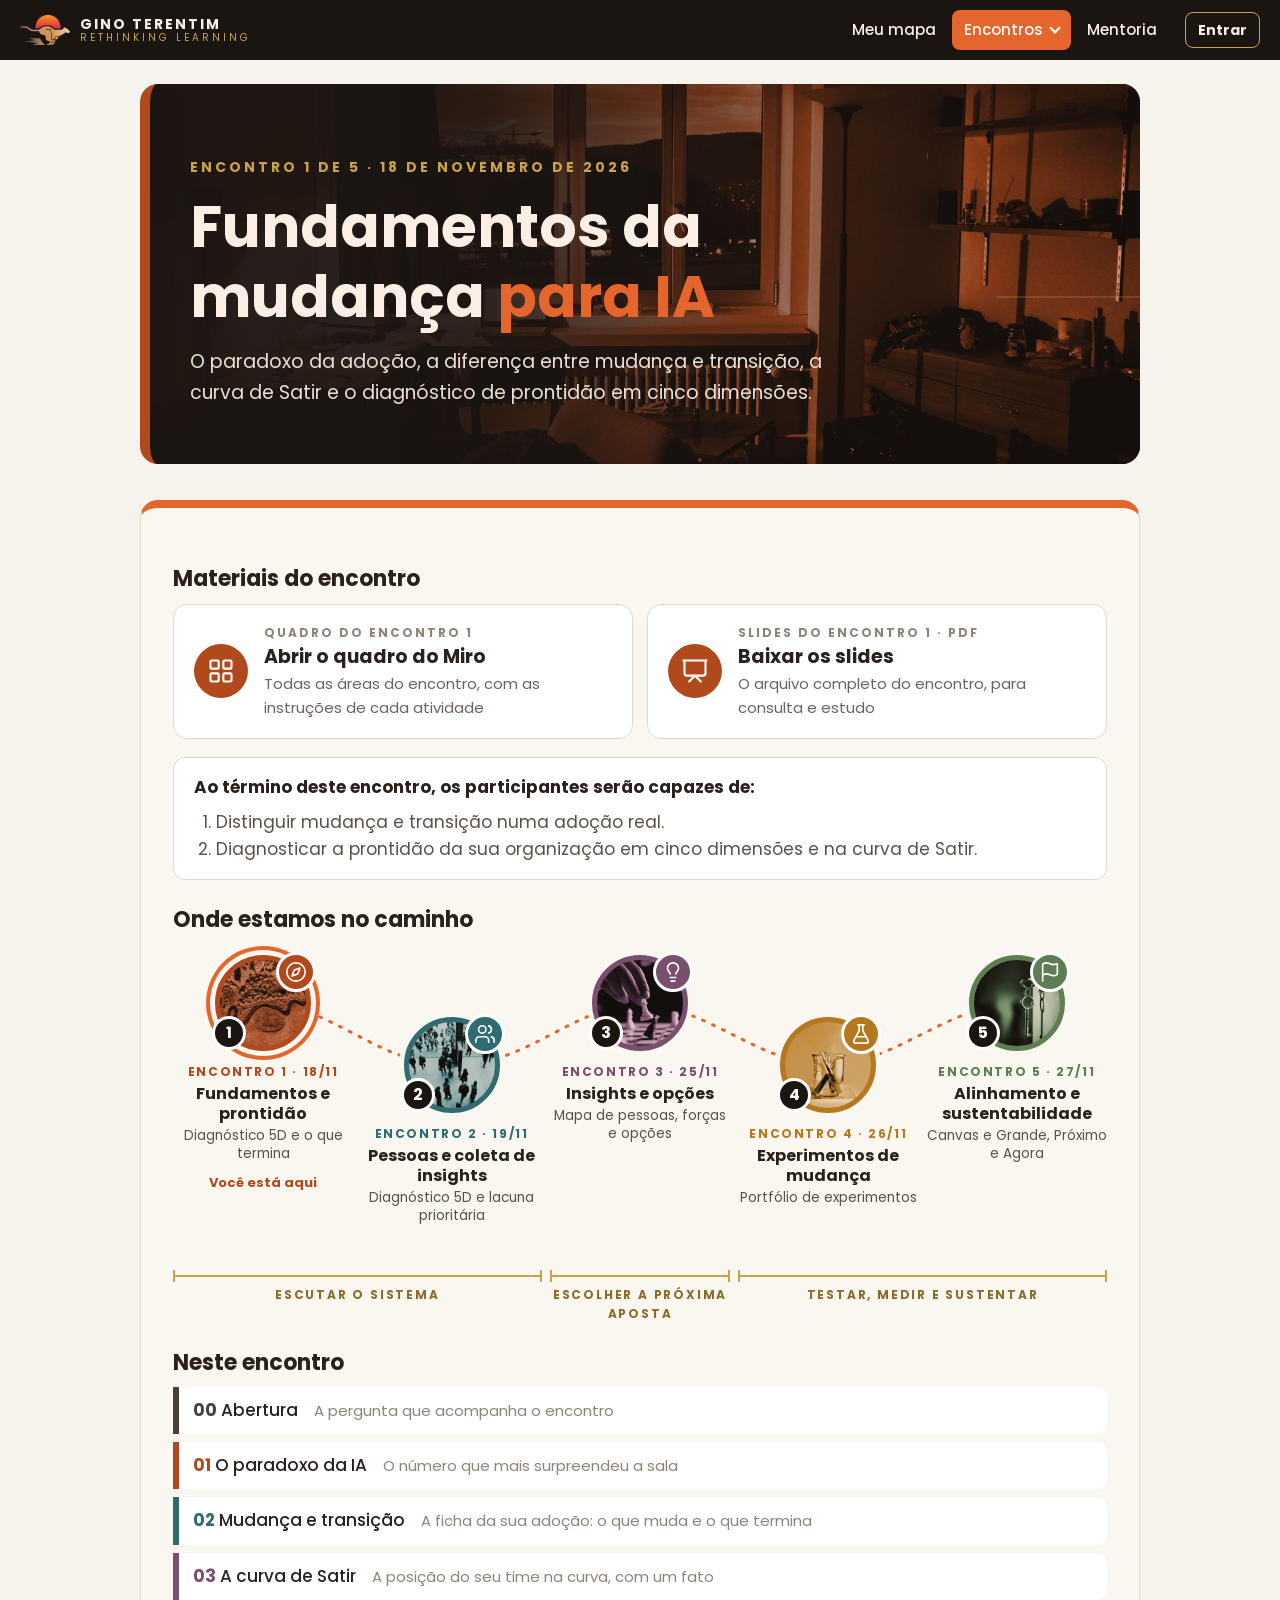
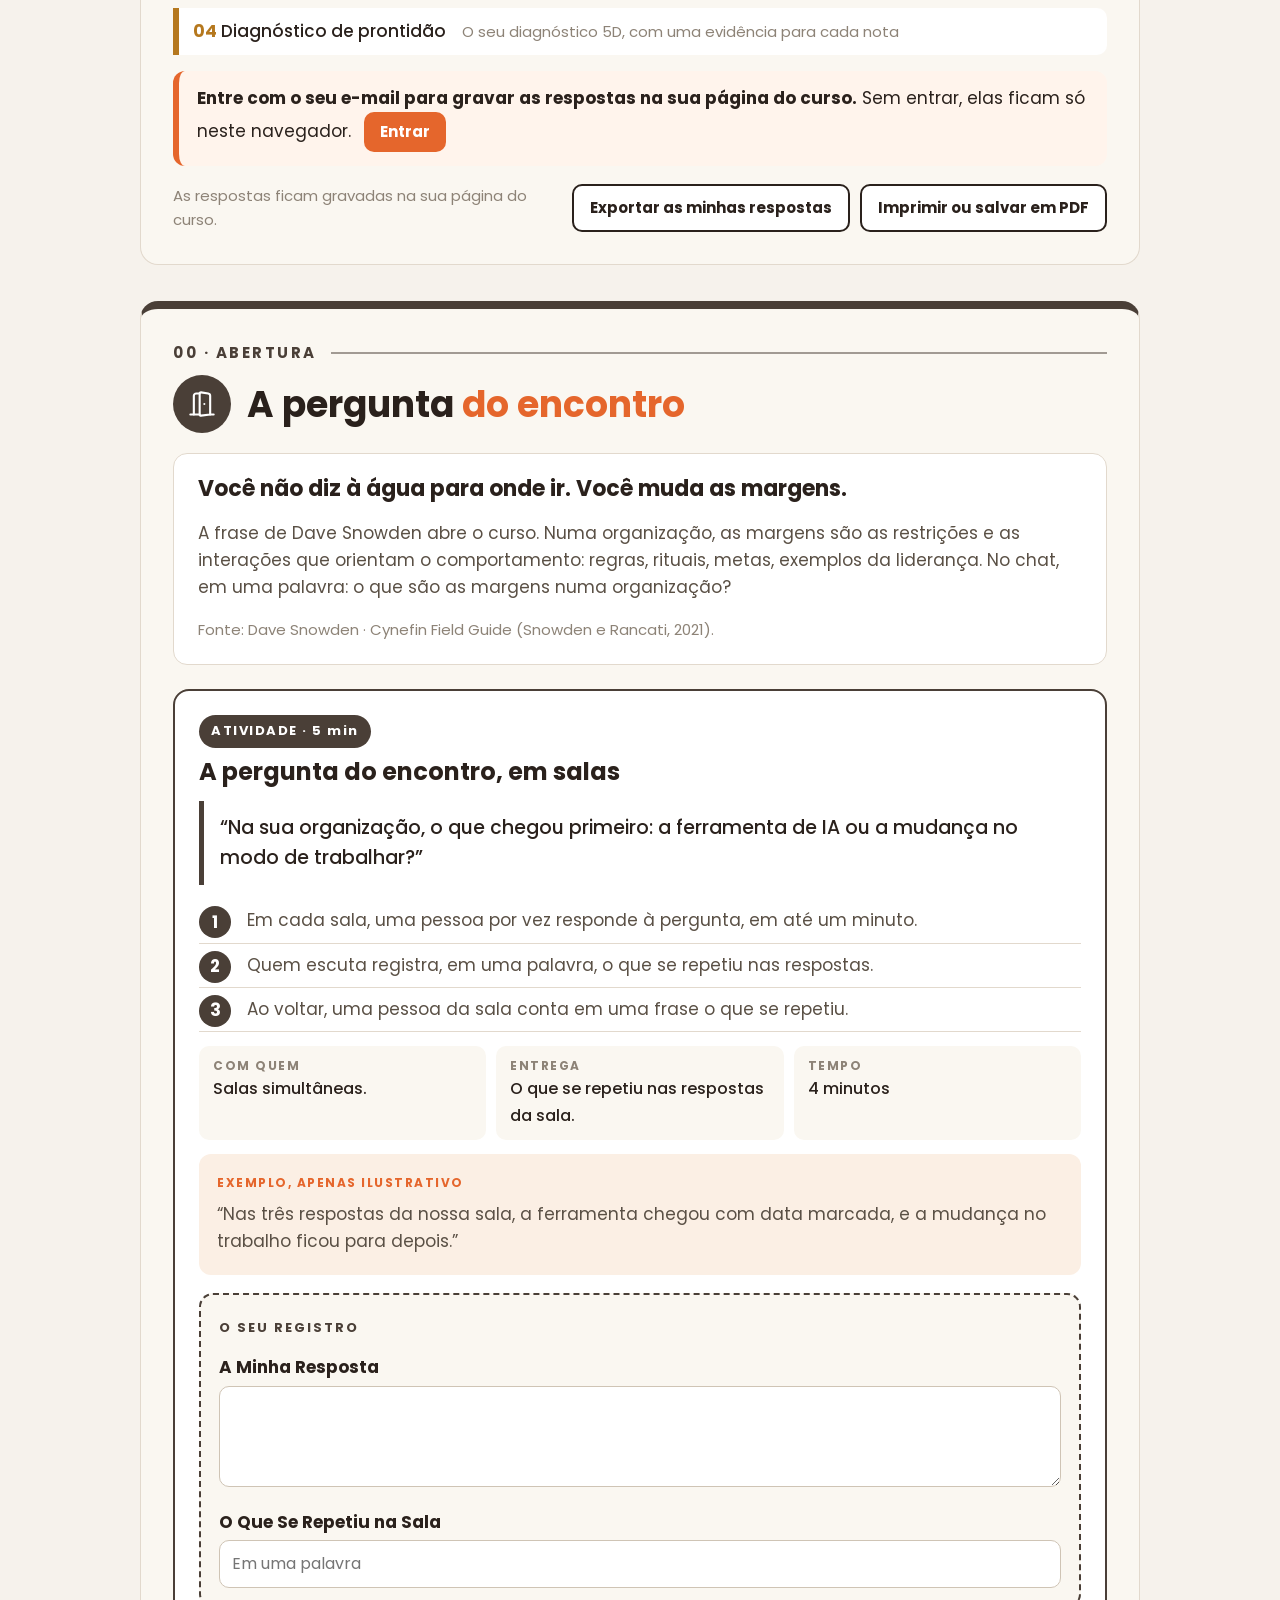
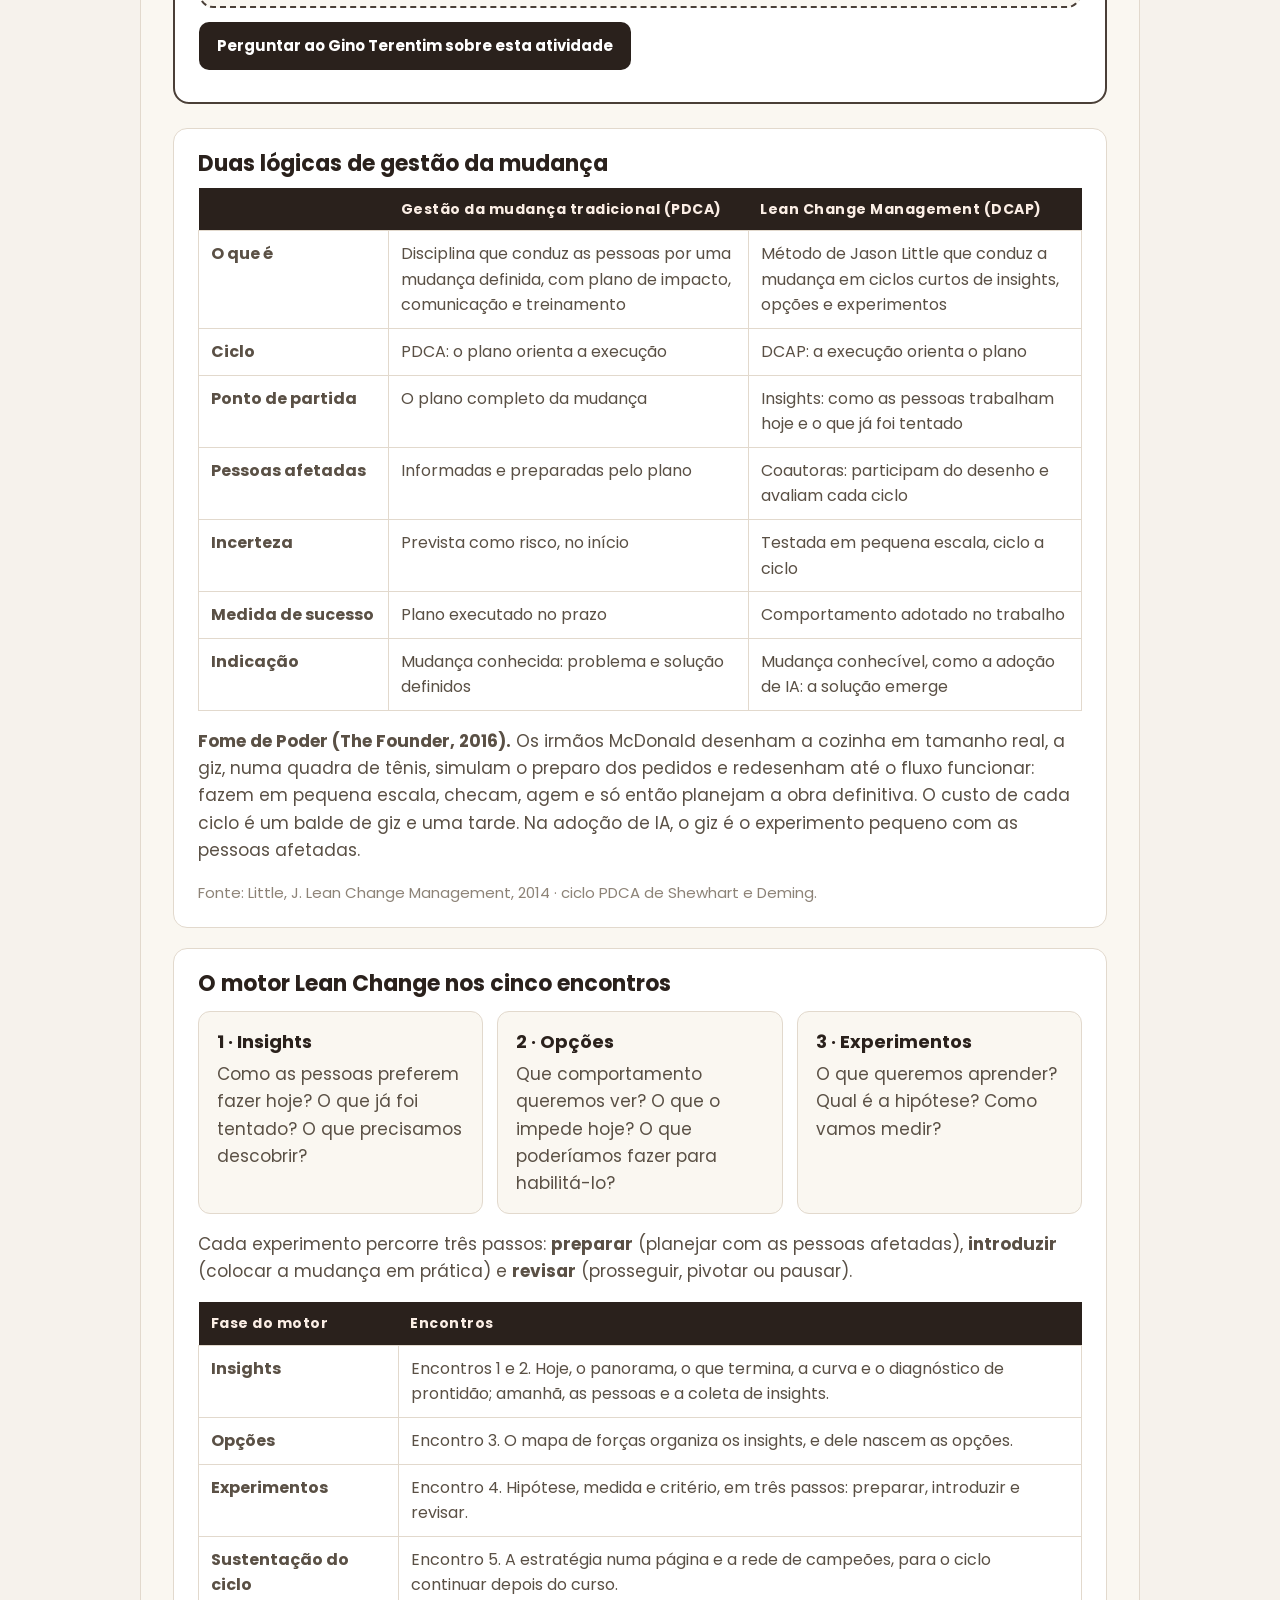
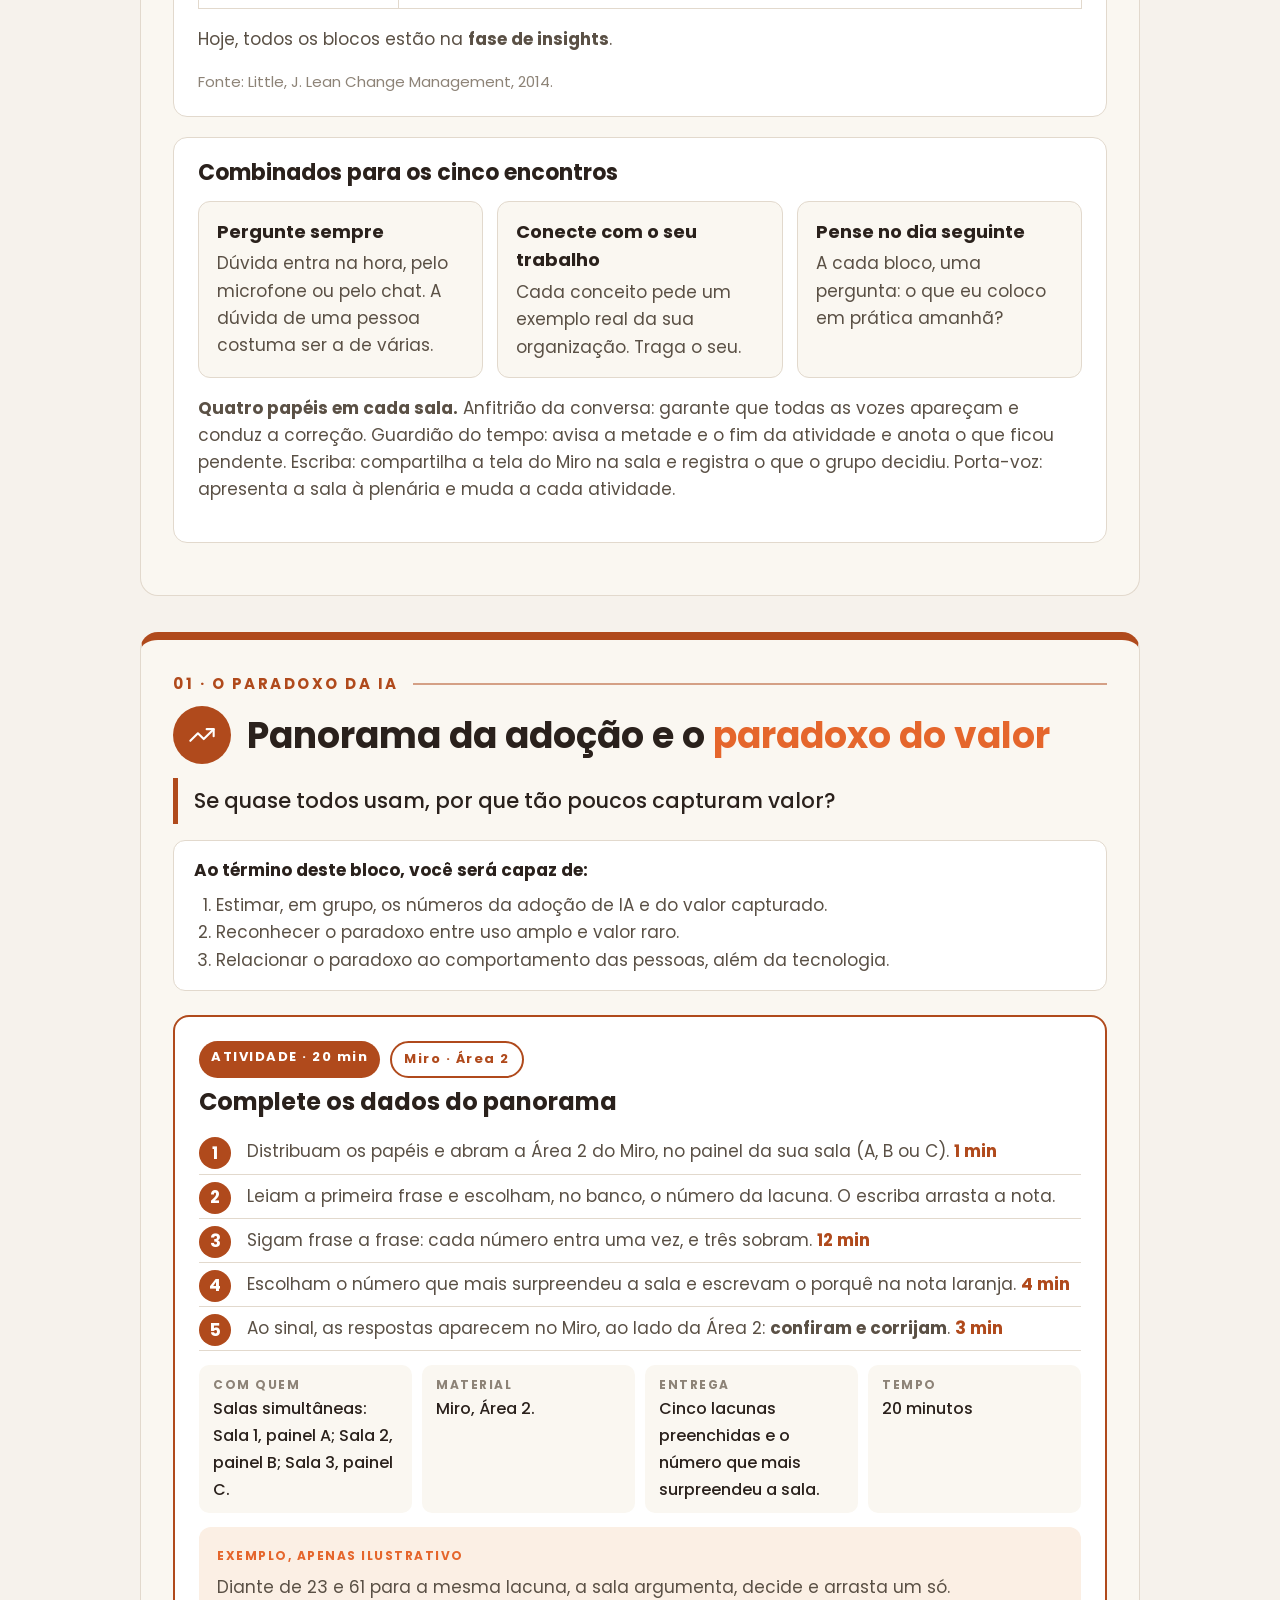
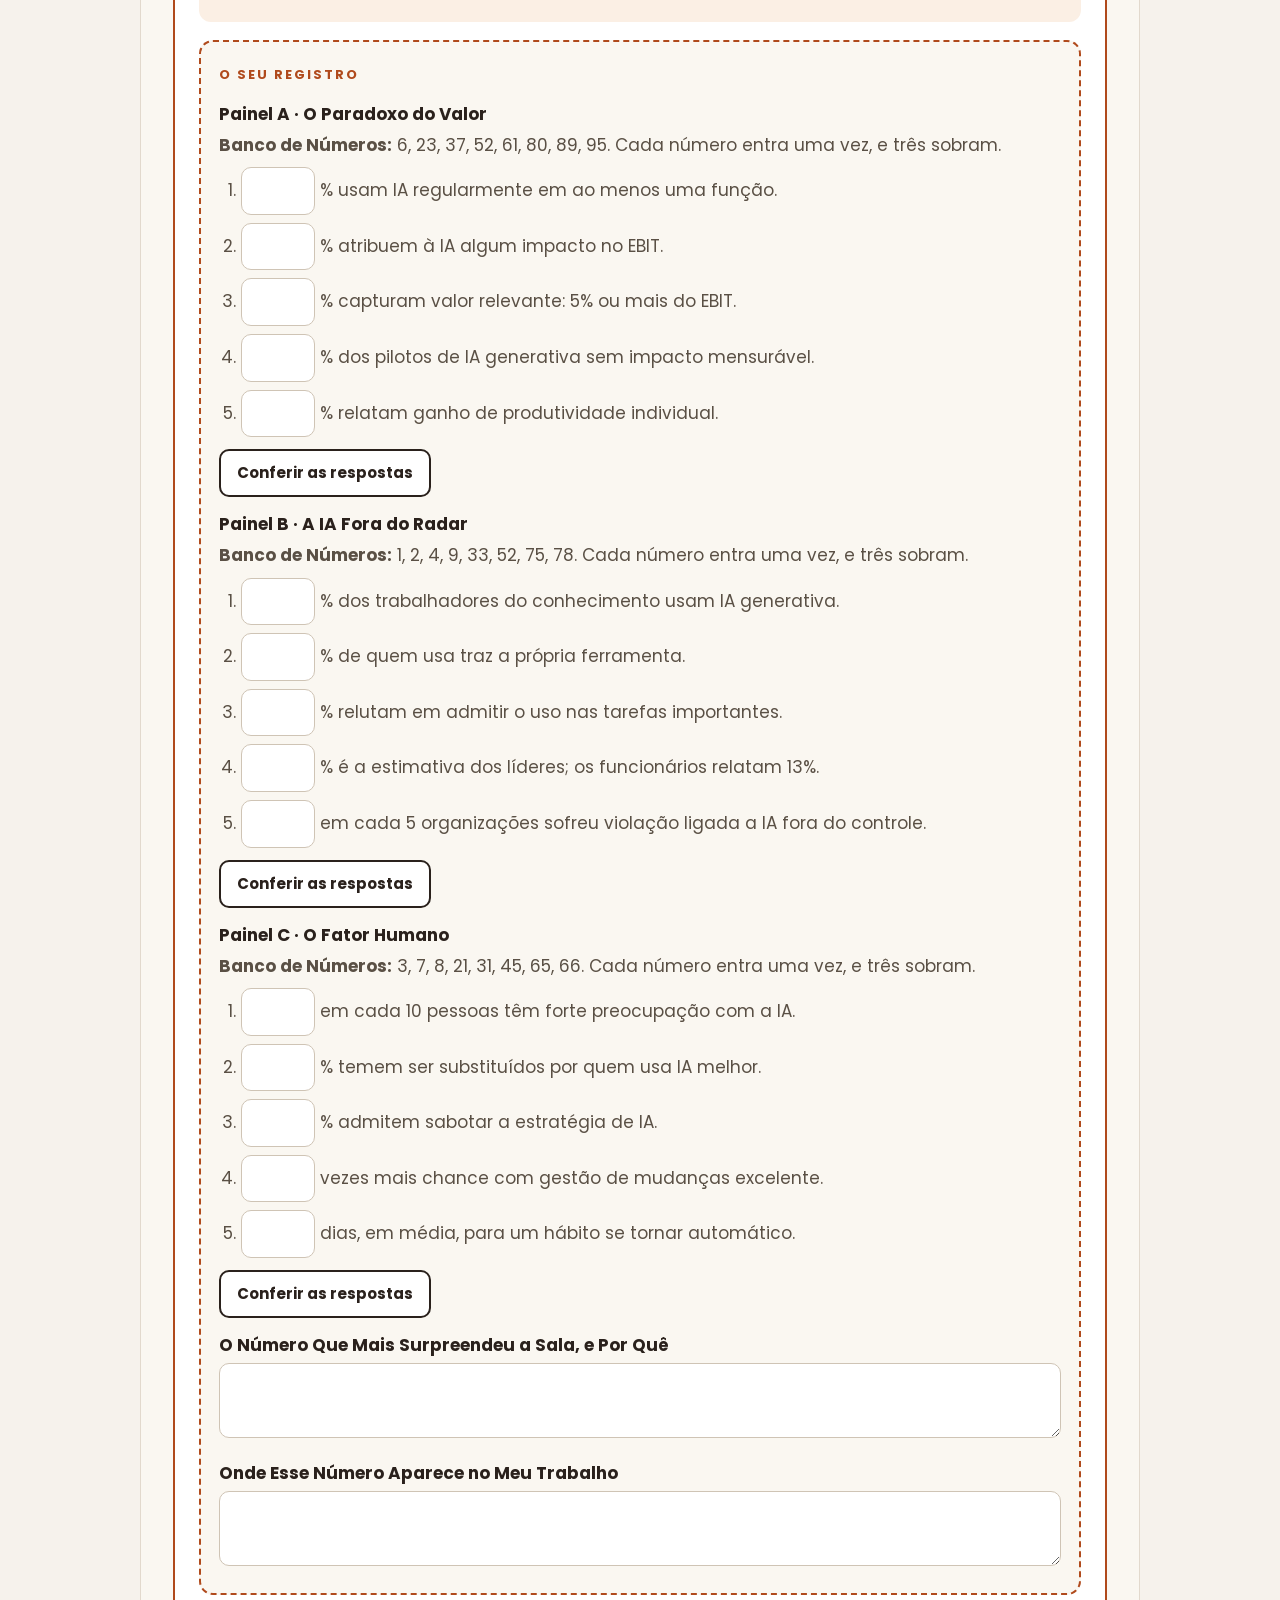
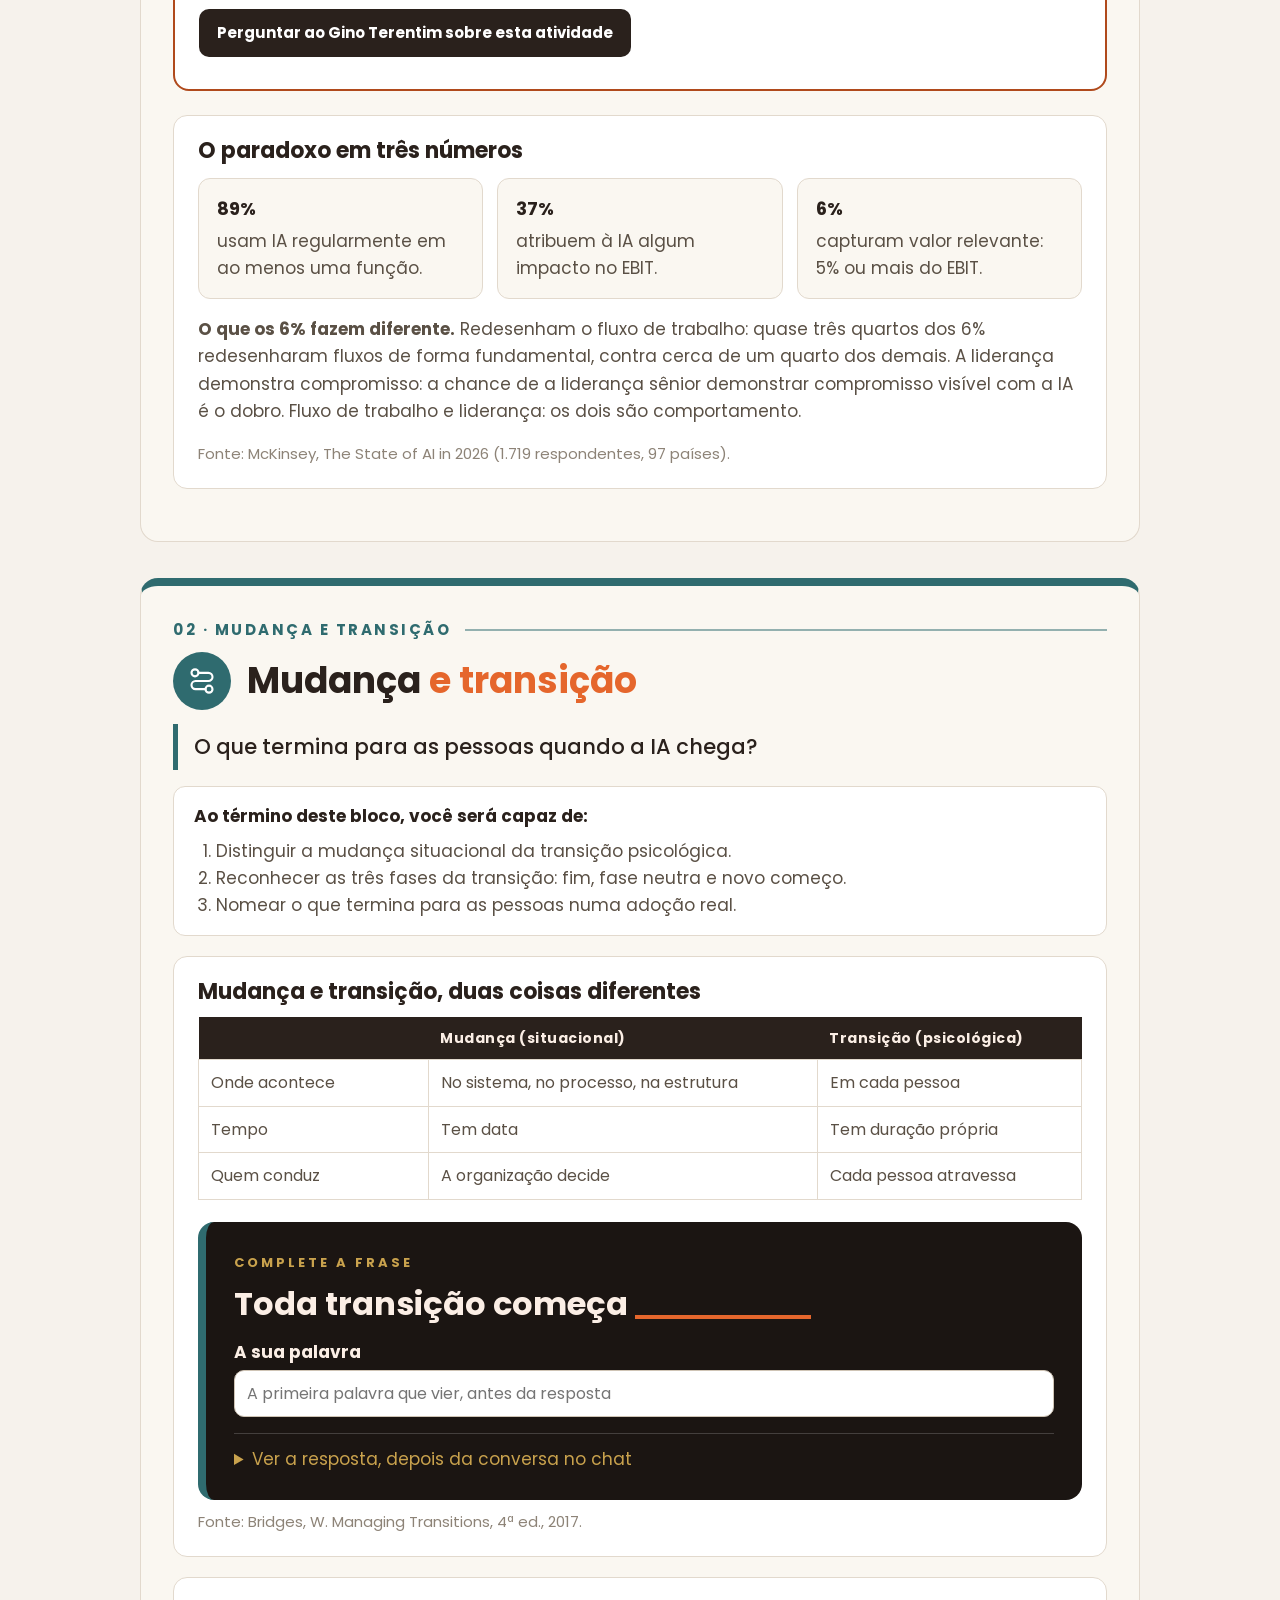
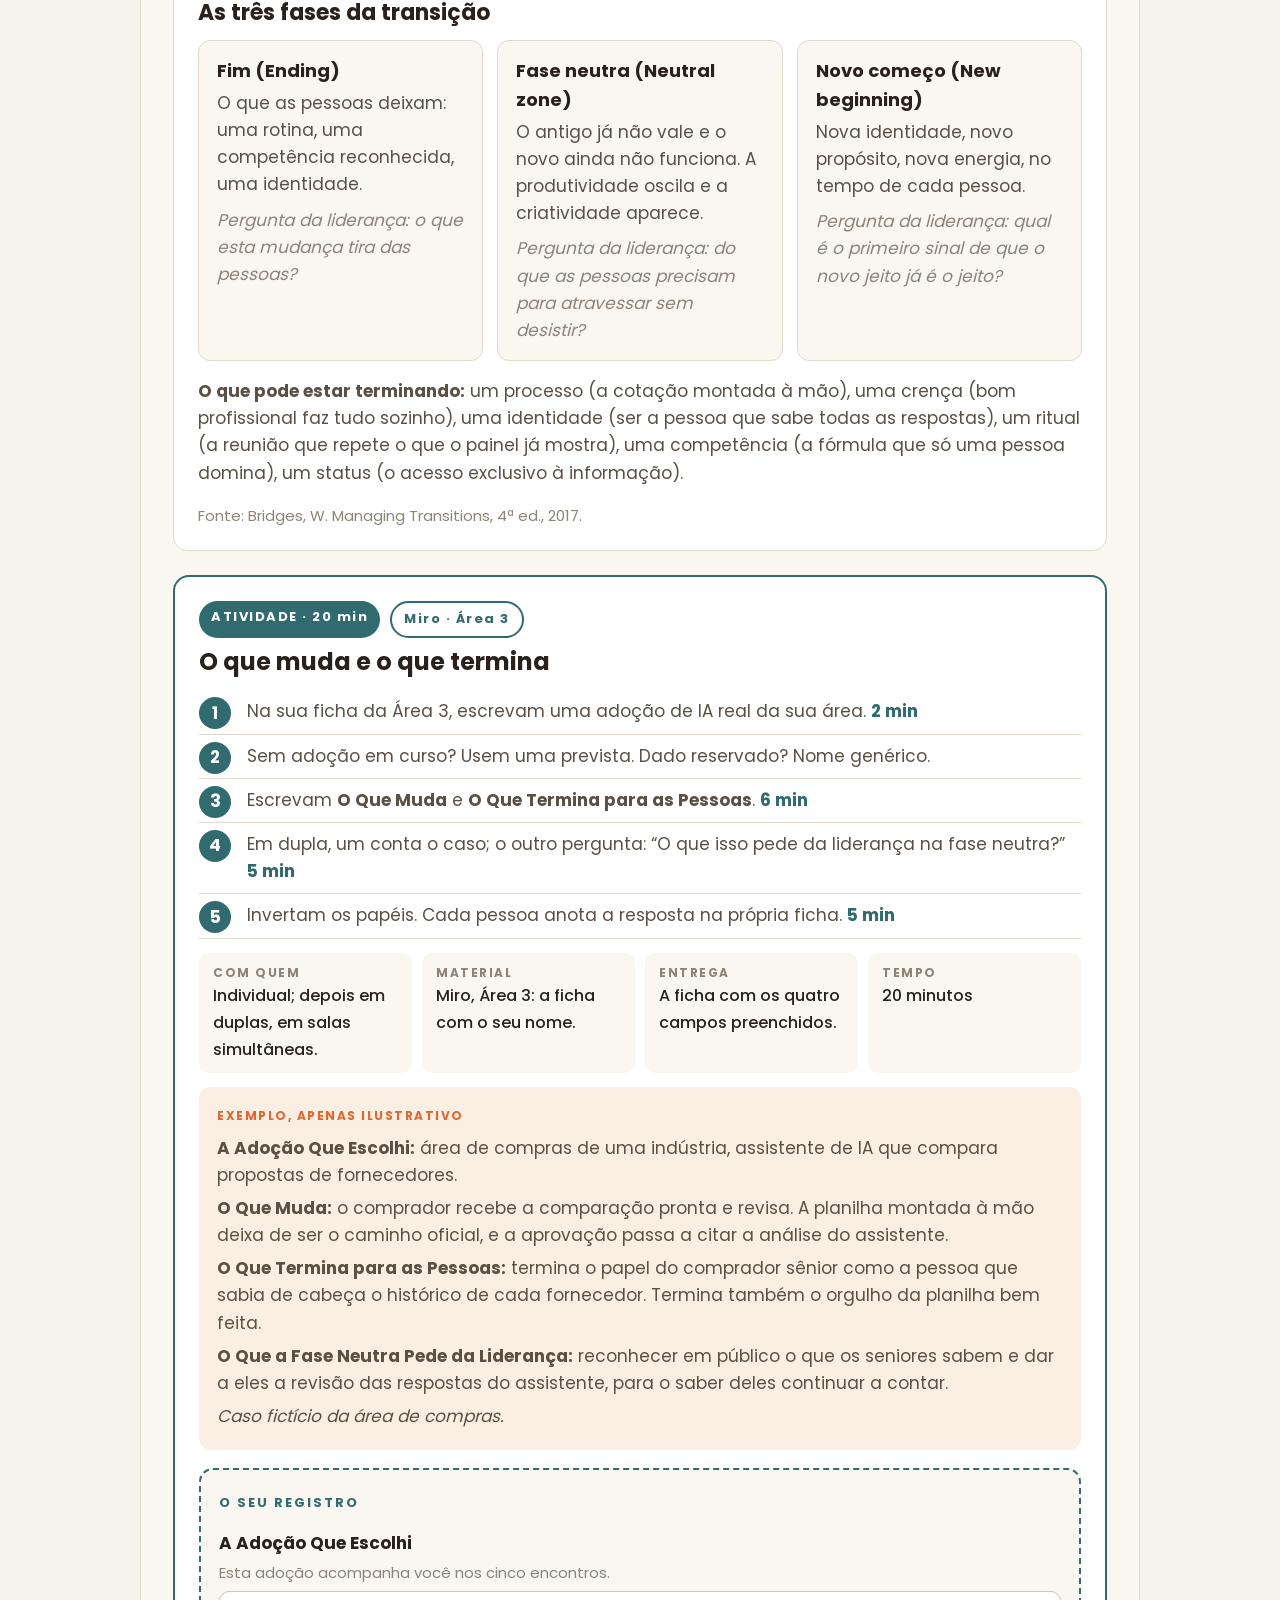
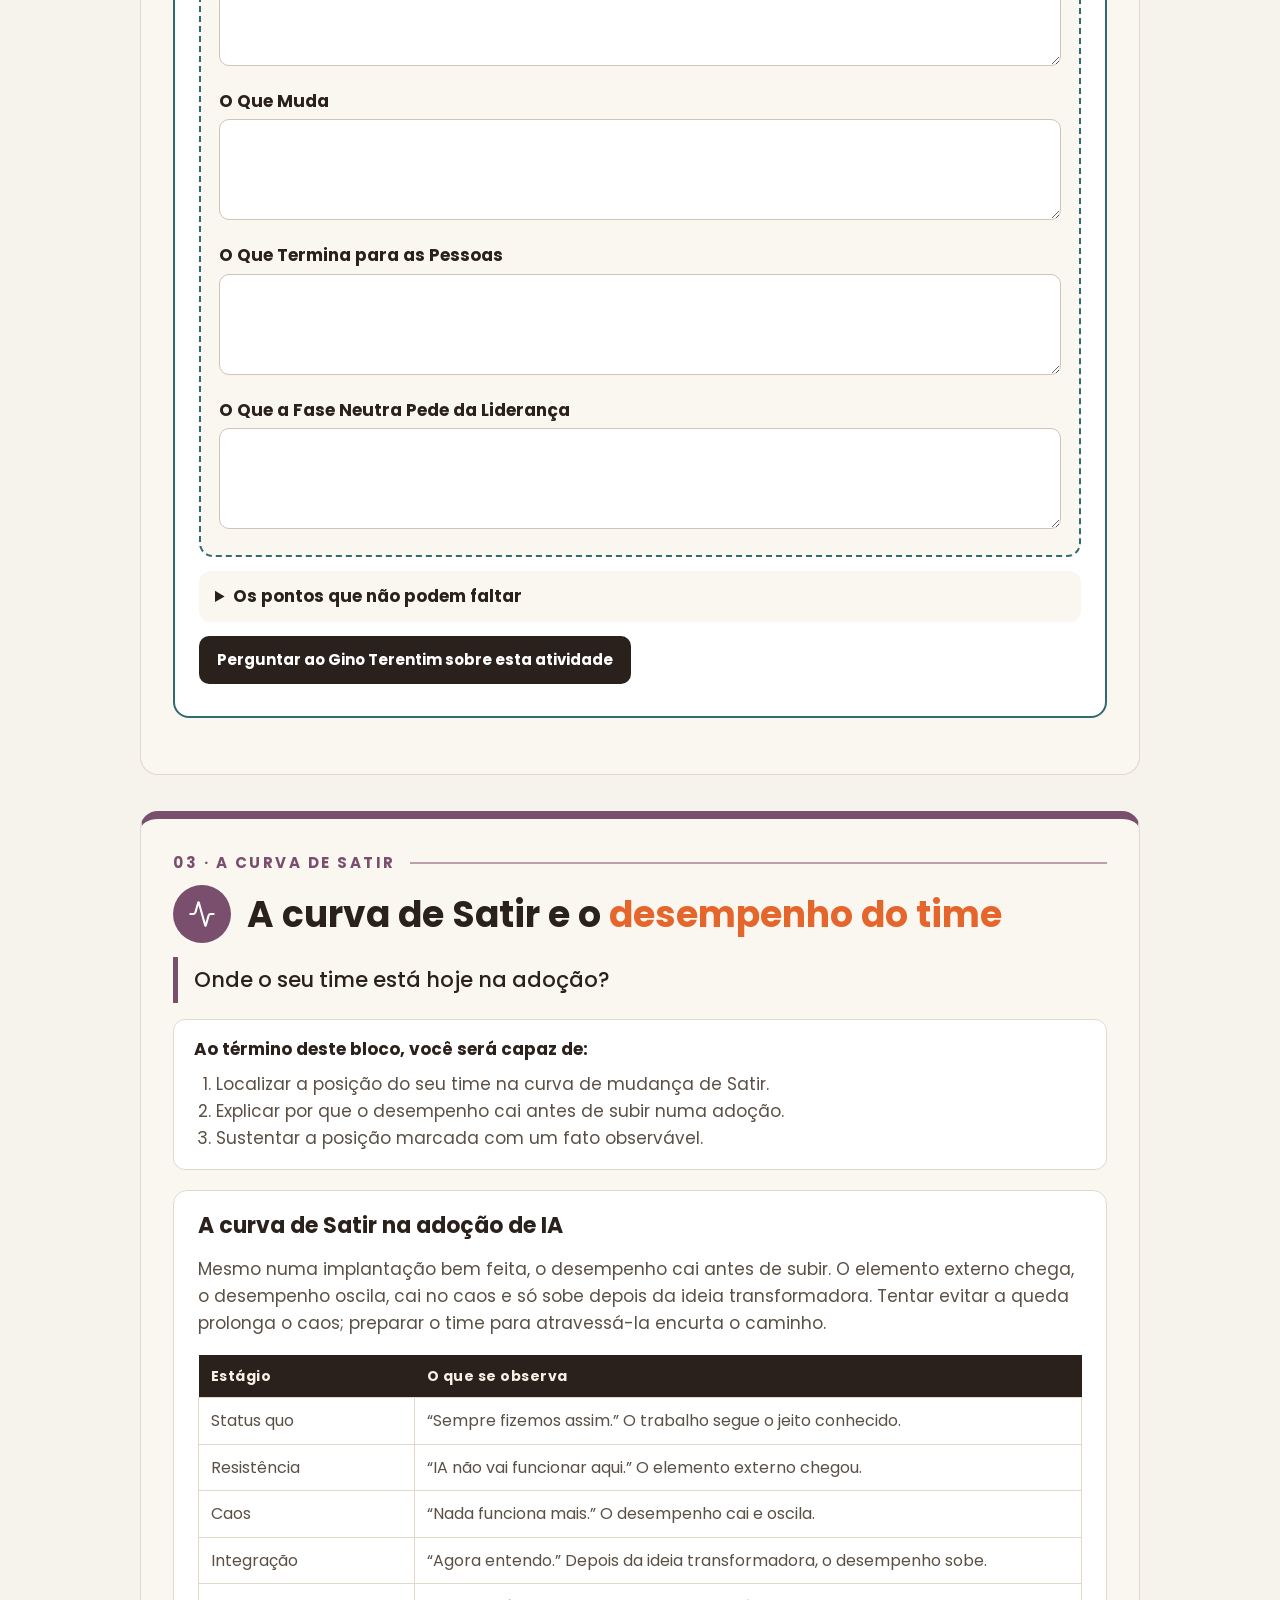
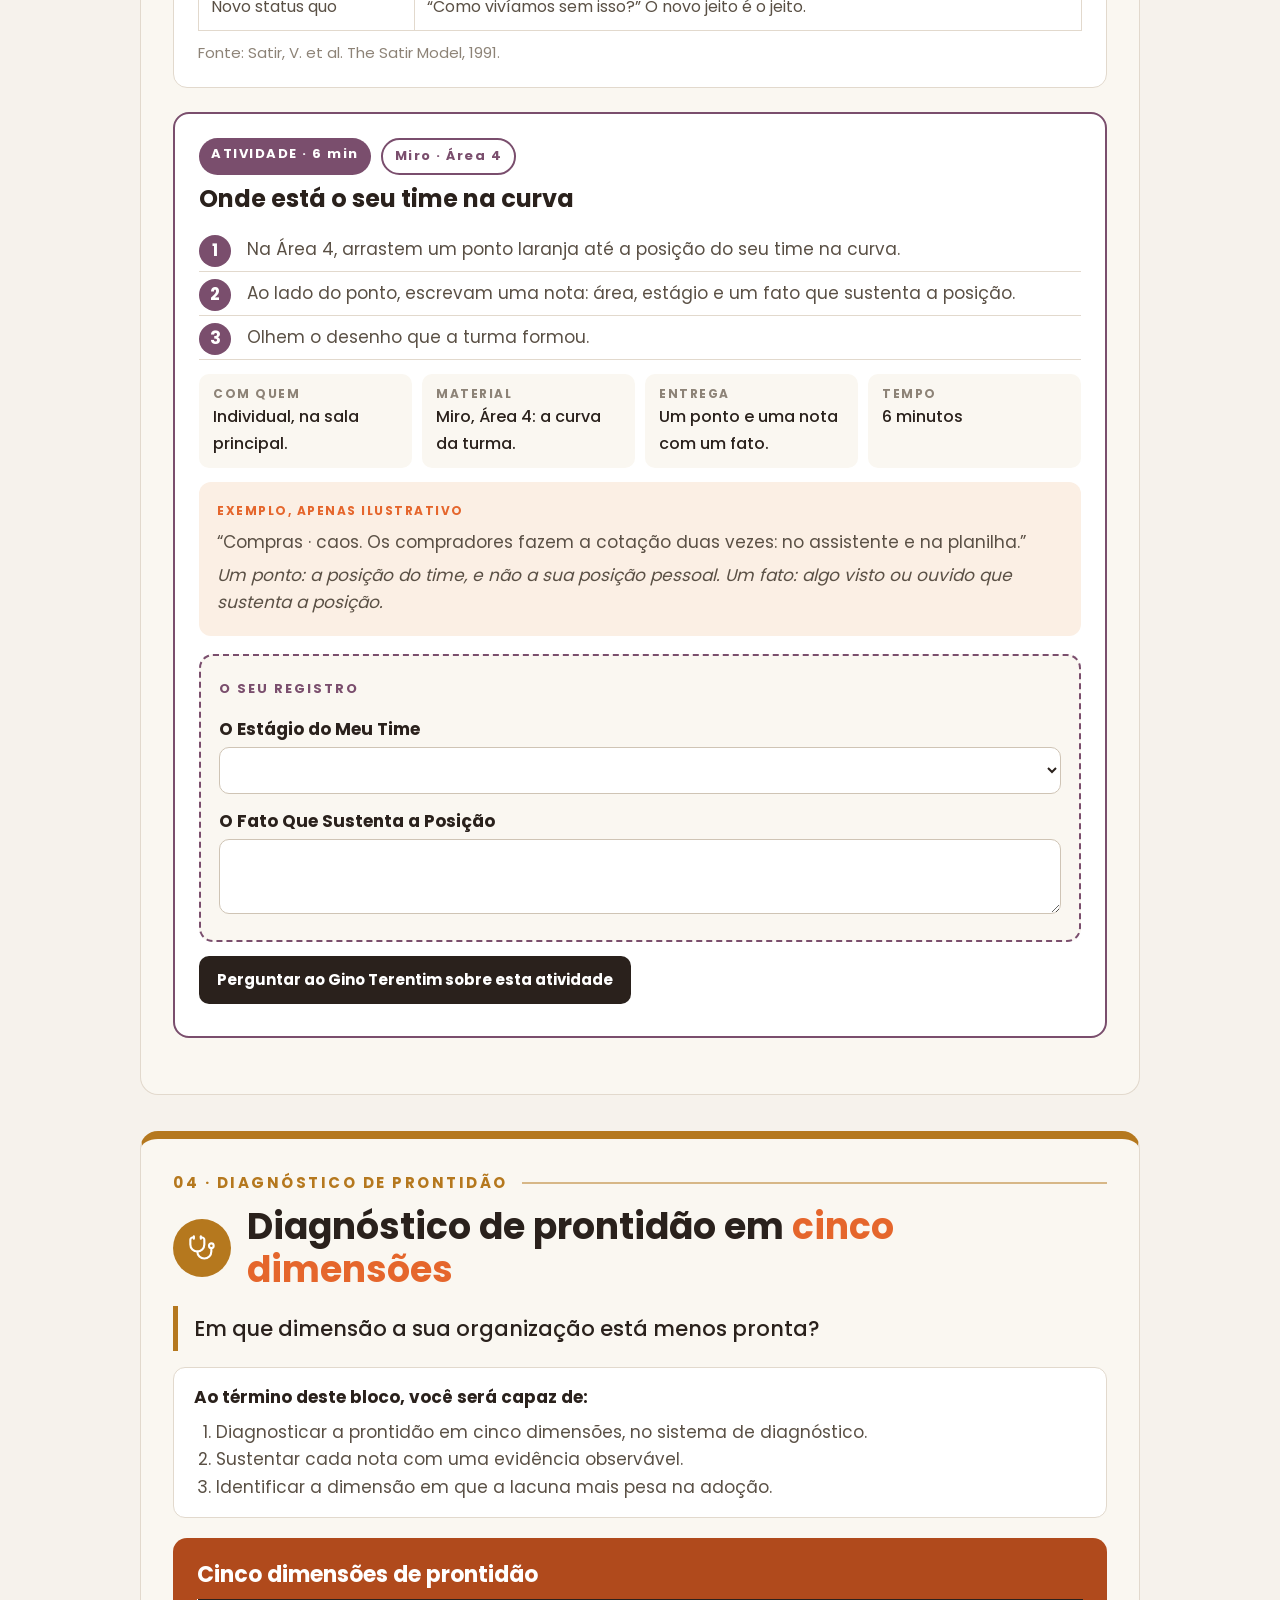
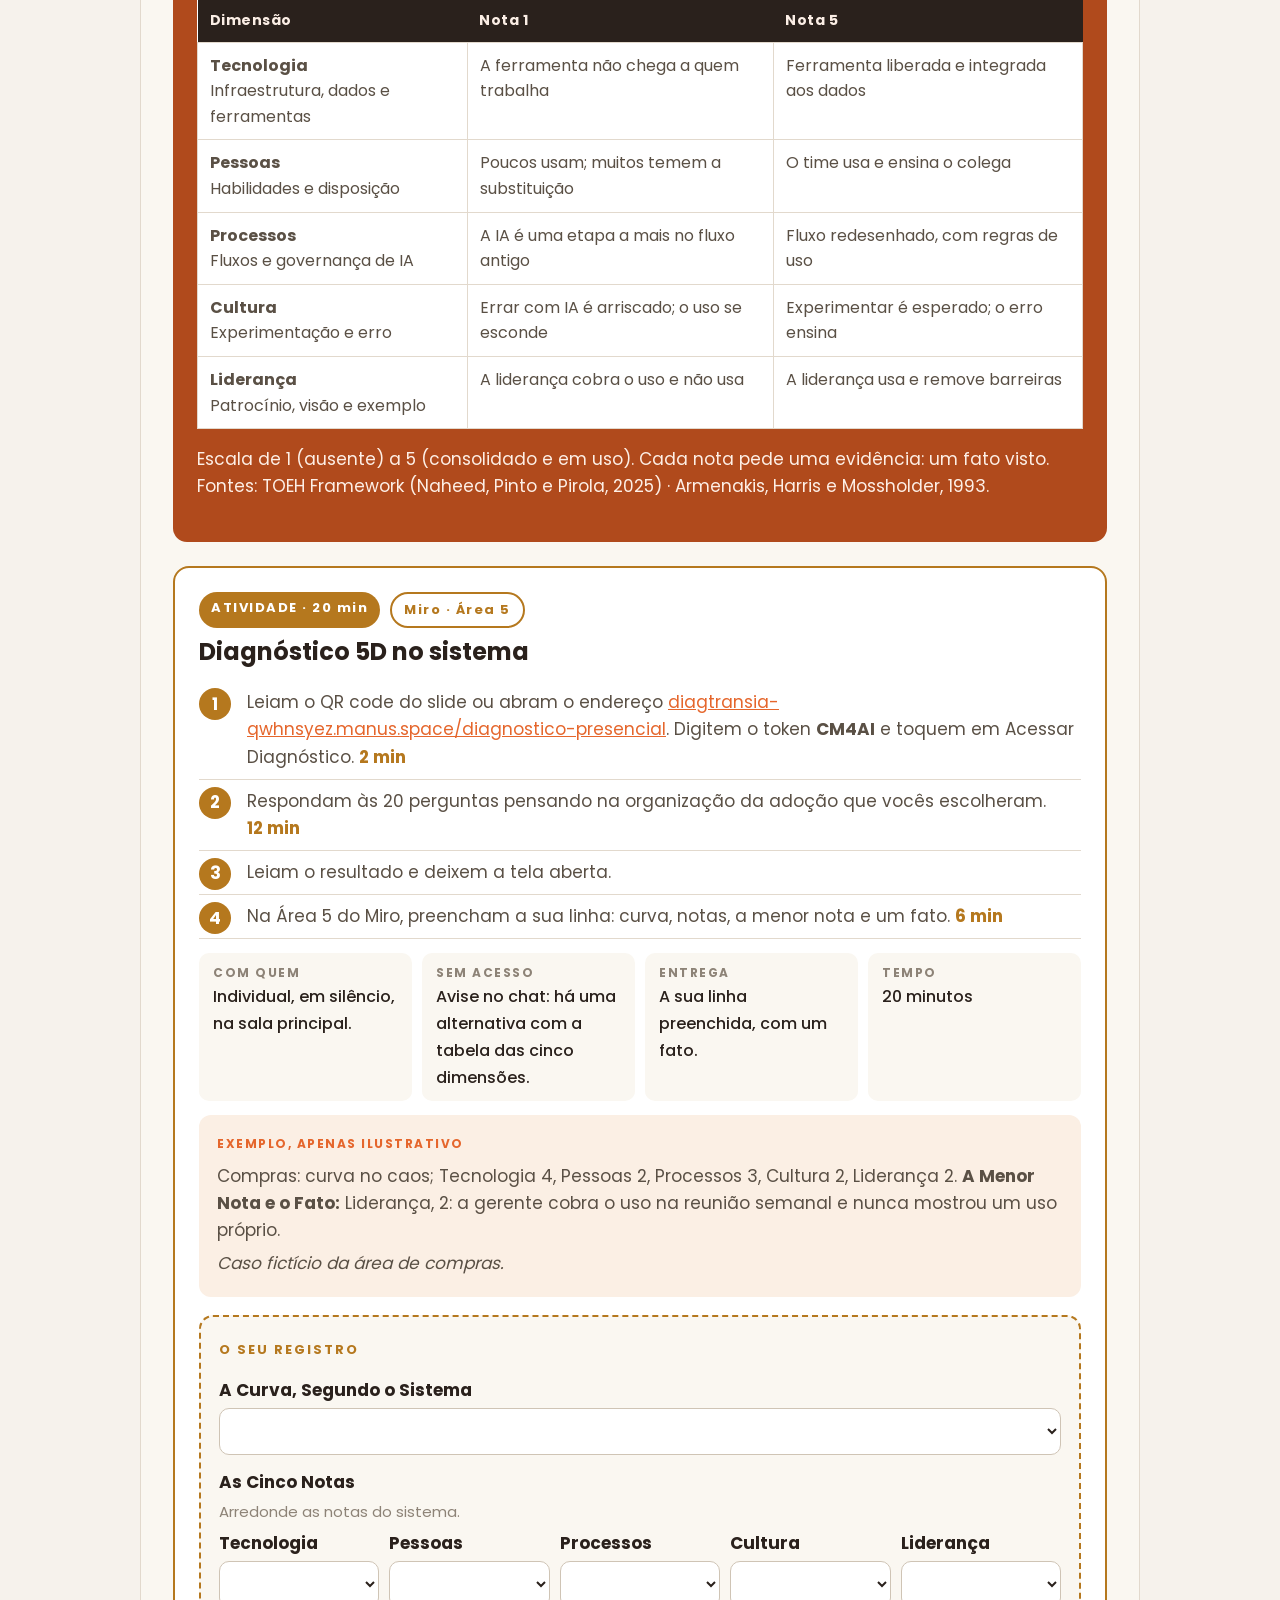
==== commit b4d8112d: "Menu Encontros no topo: os cinco encontros e os dois mentores num menu suspenso Co-Authored-By: Clau" ====
--- a/docs/e1.html
+++ b/docs/e1.html
@@ -382,9 +382,38 @@
 .mat--espera b{color:#6D625B}
 
 .zap__limpar{margin-left:auto;flex:none;background:transparent;border:1px solid rgba(251,238,229,.45);color:#FBEEE5;border-radius:999px;padding:6px 12px;font:inherit;font-size:12.5px;line-height:1.2;cursor:pointer}.zap__limpar:hover{background:rgba(251,238,229,.12)}
+/* Mentor da rede de campeões: conversa e painel da rede lado a lado */
+.mentorx--rede{grid-template-columns:minmax(0,1fr) minmax(0,1.15fr)}
+.rede{background:var(--papel);border:1px solid var(--linha);border-radius:16px;padding:18px 20px}
+.rede h3{font-size:18px;margin:0 0 .3em}.rede__sub{margin:0 0 10px;font-size:14px;color:var(--fraco)}
+.rede svg{width:100%;height:auto;border:1px solid var(--linha);border-radius:12px;background:#FFFDF9;display:block}
+.rede__vazio{border:1.5px dashed var(--linha);border-radius:12px;padding:40px 20px;text-align:center;color:var(--fraco);font-size:15px}
+.rede__leg{display:flex;flex-wrap:wrap;gap:6px 14px;margin:10px 0 4px;font-size:13px}
+.rede__leg span{display:inline-flex;align-items:center;gap:6px}.rede__leg i{width:12px;height:12px;border-radius:50%;display:inline-block}
+.rede__ler p{margin:.35em 0;font-size:14.5px}.rede__camp h4{margin:.8em 0 .3em;font-size:15px;color:var(--tinta)}
+.rede__camp ul{margin:0;padding-left:0;list-style:none}.rede__camp li{margin:.35em 0;font-size:14.5px}.rede__camp span{color:var(--corpo)}
+.rede__baixar{margin-top:10px}
+@media (max-width:900px){.mentorx--rede{grid-template-columns:1fr}}
+.nav{align-items:center}
+.nav-enc{position:relative}
+.nav-enc>summary{list-style:none;cursor:pointer;color:#FBEEE5;font-size:15px;font-weight:500;padding:8px 12px;border-radius:8px;display:inline-flex;align-items:center;gap:8px;user-select:none}
+.nav-enc>summary::-webkit-details-marker{display:none}
+.nav-enc>summary:after{content:"";width:6px;height:6px;border-right:2px solid currentColor;border-bottom:2px solid currentColor;transform:translateY(-2px) rotate(45deg)}
+.nav-enc[open]>summary:after{transform:translateY(1px) rotate(-135deg)}
+.nav-enc>summary:hover,.nav-enc>summary.ativo,.nav-enc[open]>summary{background:var(--lar);color:#fff}
+.nav-enc__lista{position:absolute;right:0;top:calc(100% + 8px);width:320px;max-width:calc(100vw - 32px);background:#fff;border-radius:14px;box-shadow:0 14px 36px rgba(27,21,18,.28);padding:8px;z-index:40;display:grid;gap:2px}
+.nav .nav-enc__lista a{display:flex;gap:12px;align-items:center;color:var(--tinta);padding:8px 10px;border-radius:10px;font-size:14px;line-height:1.3}
+.nav .nav-enc__lista a:hover{background:var(--claro);color:var(--tinta)}
+.nav .nav-enc__lista a.ativo{background:#FBEEE5;color:var(--tinta)}
+.nav-enc__n{width:32px;height:32px;flex:none;border-radius:50%;background:var(--tom);color:#fff;display:grid;place-items:center;font-weight:700;font-size:14px}
+.nav-enc__n svg{display:block}
+.nav-enc__lista b{display:block;font-weight:600;color:var(--tinta)}
+.nav-enc__lista i{display:block;font-style:normal;font-size:12.5px;color:var(--fraco)}
+.nav-enc__sep{font-size:11px;letter-spacing:.14em;font-weight:600;color:var(--fraco);padding:10px 10px 2px;border-top:1px solid var(--linha);margin-top:4px}
+@media (max-width:700px){.nav-enc__lista{position:fixed;left:16px;right:16px;top:auto;width:auto}}
 </style></head>
 <body data-pg="e1">
-<header class="topo"><a class="marca" href="index.html"><img src="logo-gt-mark.png" alt=""><span><b>GINO TERENTIM</b><i>RETHINKING LEARNING</i></span></a><nav class="nav"><a href="index.html">Meu mapa</a><a href="e1.html">Encontro 1</a><a href="e2.html">Encontro 2</a><a href="mentoria.html">Mentoria</a></nav><span class="conta" data-conta></span></header>
+<header class="topo"><a class="marca" href="index.html"><img src="logo-gt-mark.png" alt=""><span><b>GINO TERENTIM</b><i>RETHINKING LEARNING</i></span></a><nav class="nav"><a href="index.html">Meu mapa</a><details class="nav-enc" data-nav-enc><summary>Encontros</summary><div class="nav-enc__lista"><a href="e1.html"><span class="nav-enc__n" style="--tom:#B04A1C">1</span><span><b>Encontro 1</b><i>Fundamentos e prontidão</i></span></a><a href="e2.html"><span class="nav-enc__n" style="--tom:#2F6B6F">2</span><span><b>Encontro 2</b><i>Pessoas e coleta de insights</i></span></a><a href="e3.html"><span class="nav-enc__n" style="--tom:#7A4E6D">3</span><span><b>Encontro 3</b><i>Insights e opções</i></span></a><a href="e4.html"><span class="nav-enc__n" style="--tom:#B5781E">4</span><span><b>Encontro 4</b><i>Experimentos de mudança</i></span></a><a href="e5.html"><span class="nav-enc__n" style="--tom:#5E7D52">5</span><span><b>Encontro 5</b><i>Alinhamento e sustentabilidade</i></span></a><span class="nav-enc__sep">MENTORES</span><a href="mentor.html"><span class="nav-enc__n" style="--tom:#B04A1C"><svg  class="lucide lucide-flask-conical"  xmlns="http://www.w3.org/2000/svg"  width="16"  height="16"  viewBox="0 0 24 24"  fill="none"  stroke="#FFFFFF"  stroke-width="2"  stroke-linecap="round"  stroke-linejoin="round">  <path d="M14 2v6a2 2 0 0 0 .245.96l5.51 10.08A2 2 0 0 1 18 22H6a2 2 0 0 1-1.755-2.96l5.51-10.08A2 2 0 0 0 10 8V2" />  <path d="M6.453 15h11.094" />  <path d="M8.5 2h7" /></svg></span><span><b>Mentor de experimentos</b><i>Encontros 4 e 5</i></span></a><a href="rede.html"><span class="nav-enc__n" style="--tom:#1F3B5C"><svg  class="lucide lucide-network"  xmlns="http://www.w3.org/2000/svg"  width="16"  height="16"  viewBox="0 0 24 24"  fill="none"  stroke="#FFFFFF"  stroke-width="2"  stroke-linecap="round"  stroke-linejoin="round">  <rect x="16" y="16" width="6" height="6" rx="1" />  <rect x="2" y="16" width="6" height="6" rx="1" />  <rect x="9" y="2" width="6" height="6" rx="1" />  <path d="M5 16v-3a1 1 0 0 1 1-1h12a1 1 0 0 1 1 1v3" />  <path d="M12 12V8" /></svg></span><span><b>Mentor da rede de campeões</b><i>Encontro 5</i></span></a></div></details><a href="mentoria.html">Mentoria</a></nav><span class="conta" data-conta></span></header>
 <main><section class="capa capa--foto" style="--tom:#B04A1C;--foto:url(img/e1.jpg)"><p class="capa__k">ENCONTRO 1 DE 5 · 18 DE NOVEMBRO DE 2026</p><h1>Fundamentos da mudança <em>para IA</em></h1><p class="capa__l">O paradoxo da adoção, a diferença entre mudança e transição, a curva de Satir e o diagnóstico de prontidão em cinco dimensões.</p></section><section class="bloco bloco--abre"><h3>Materiais do encontro</h3><div class="mats"><a class="mat" href="https://miro.com/app/board/uXjVENt1lIM=/" target="_blank" rel="noopener"><span class="disco" style="--tom:#B04A1C"><svg  class="lucide lucide-layout-grid"  xmlns="http://www.w3.org/2000/svg"  width="28"  height="28"  viewBox="0 0 24 24"  fill="none"  stroke="#FFFFFF"  stroke-width="1.8"  stroke-linecap="round"  stroke-linejoin="round">  <rect width="7" height="7" x="3" y="3" rx="1" />  <rect width="7" height="7" x="14" y="3" rx="1" />  <rect width="7" height="7" x="14" y="14" rx="1" />  <rect width="7" height="7" x="3" y="14" rx="1" /></svg></span><span><span class="mat__k">QUADRO DO ENCONTRO 1</span><b>Abrir o quadro do Miro</b><i>Todas as áreas do encontro, com as instruções de cada atividade</i></span></a><a class="mat" href="materiais/CM4AI-Online_E1_Slides-da-Turma_v4.pdf" download><span class="disco" style="--tom:#B04A1C"><svg  class="lucide lucide-presentation"  xmlns="http://www.w3.org/2000/svg"  width="28"  height="28"  viewBox="0 0 24 24"  fill="none"  stroke="#FFFFFF"  stroke-width="1.8"  stroke-linecap="round"  stroke-linejoin="round">  <path d="M2 3h20" />  <path d="M21 3v11a2 2 0 0 1-2 2H5a2 2 0 0 1-2-2V3" />  <path d="m7 21 5-5 5 5" /></svg></span><span><span class="mat__k">SLIDES DO ENCONTRO 1 · PDF</span><b>Baixar os slides</b><i>O arquivo completo do encontro, para consulta e estudo</i></span></a></div><div class="capaz"><b>Ao término deste encontro, os participantes serão capazes de:</b><ol><li>Distinguir mudança e transição numa adoção real.</li><li>Diagnosticar a prontidão da sua organização em cinco dimensões e na curva de Satir.</li></ol></div><h3>Onde estamos no caminho</h3><div class="rota"><svg class="rota__linha" viewBox="0 0 1000 200" preserveAspectRatio="none" aria-hidden="true"><path d="M100,62 C170,62 220,138 300,138 S430,62 500,62 S630,138 700,138 S830,62 900,62"/></svg><a class="parada aqui" data-parada="1" style="--tom:#B04A1C" href="e1.html"><span class="parada__foto" style="background-image:url(img/p1.jpg)"><span class="parada__n">1</span><span class="parada__ic"><svg  class="lucide lucide-compass"  xmlns="http://www.w3.org/2000/svg"  width="22"  height="22"  viewBox="0 0 24 24"  fill="none"  stroke="#FFFFFF"  stroke-width="1.8"  stroke-linecap="round"  stroke-linejoin="round">  <circle cx="12" cy="12" r="10" />  <path d="m16.24 7.76-1.804 5.411a2 2 0 0 1-1.265 1.265L7.76 16.24l1.804-5.411a2 2 0 0 1 1.265-1.265z" /></svg></span></span><span class="parada__k">ENCONTRO 1 · 18/11</span><b>Fundamentos e prontidão</b><em>Diagnóstico 5D e o que termina</em><small class="parada__c" data-cont>Você está aqui</small></a><a class="parada " data-parada="2" style="--tom:#2F6B6F" href="e2.html"><span class="parada__foto" style="background-image:url(img/p2.jpg)"><span class="parada__n">2</span><span class="parada__ic"><svg  class="lucide lucide-users"  xmlns="http://www.w3.org/2000/svg"  width="22"  height="22"  viewBox="0 0 24 24"  fill="none"  stroke="#FFFFFF"  stroke-width="1.8"  stroke-linecap="round"  stroke-linejoin="round">  <path d="M16 21v-2a4 4 0 0 0-4-4H6a4 4 0 0 0-4 4v2" />  <path d="M16 3.128a4 4 0 0 1 0 7.744" />  <path d="M22 21v-2a4 4 0 0 0-3-3.87" />  <circle cx="9" cy="7" r="4" /></svg></span></span><span class="parada__k">ENCONTRO 2 · 19/11</span><b>Pessoas e coleta de insights</b><em>Diagnóstico 5D e lacuna prioritária</em><small class="parada__c" data-cont></small></a><a class="parada " data-parada="3" style="--tom:#7A4E6D" href="e3.html" data-abre="2026-11-25" data-abre-txt="Abre em 25/11"><span class="parada__foto" style="background-image:url(img/p3.jpg)"><span class="parada__n">3</span><span class="parada__ic"><svg  class="lucide lucide-lightbulb"  xmlns="http://www.w3.org/2000/svg"  width="22"  height="22"  viewBox="0 0 24 24"  fill="none"  stroke="#FFFFFF"  stroke-width="1.8"  stroke-linecap="round"  stroke-linejoin="round">  <path d="M15 14c.2-1 .7-1.7 1.5-2.5 1-.9 1.5-2.2 1.5-3.5A6 6 0 0 0 6 8c0 1 .2 2.2 1.5 3.5.7.7 1.3 1.5 1.5 2.5" />  <path d="M9 18h6" />  <path d="M10 22h4" /></svg></span></span><span class="parada__k">ENCONTRO 3 · 25/11</span><b>Insights e opções</b><em>Mapa de pessoas, forças e opções</em><small class="parada__c" data-cont></small></a><a class="parada " data-parada="4" style="--tom:#B5781E" href="e4.html" data-abre="2026-11-26" data-abre-txt="Abre em 26/11"><span class="parada__foto" style="background-image:url(img/p4.jpg)"><span class="parada__n">4</span><span class="parada__ic"><svg  class="lucide lucide-flask-conical"  xmlns="http://www.w3.org/2000/svg"  width="22"  height="22"  viewBox="0 0 24 24"  fill="none"  stroke="#FFFFFF"  stroke-width="1.8"  stroke-linecap="round"  stroke-linejoin="round">  <path d="M14 2v6a2 2 0 0 0 .245.96l5.51 10.08A2 2 0 0 1 18 22H6a2 2 0 0 1-1.755-2.96l5.51-10.08A2 2 0 0 0 10 8V2" />  <path d="M6.453 15h11.094" />  <path d="M8.5 2h7" /></svg></span></span><span class="parada__k">ENCONTRO 4 · 26/11</span><b>Experimentos de mudança</b><em>Portfólio de experimentos</em><small class="parada__c" data-cont></small></a><a class="parada " data-parada="5" style="--tom:#5E7D52" href="e5.html" data-abre="2026-11-27" data-abre-txt="Abre em 27/11"><span class="parada__foto" style="background-image:url(img/p5.jpg)"><span class="parada__n">5</span><span class="parada__ic"><svg  class="lucide lucide-flag"  xmlns="http://www.w3.org/2000/svg"  width="22"  height="22"  viewBox="0 0 24 24"  fill="none"  stroke="#FFFFFF"  stroke-width="1.8"  stroke-linecap="round"  stroke-linejoin="round">  <path d="M4 22V4a1 1 0 0 1 .4-.8A6 6 0 0 1 8 2c3 0 5 2 7.333 2q2 0 3.067-.8A1 1 0 0 1 20 4v10a1 1 0 0 1-.4.8A6 6 0 0 1 16 16c-3 0-5-2-8-2a6 6 0 0 0-4 1.528" /></svg></span></span><span class="parada__k">ENCONTRO 5 · 27/11</span><b>Alinhamento e sustentabilidade</b><em>Canvas e Grande, Próximo e Agora</em><small class="parada__c" data-cont></small></a><div class="rota__fases"><span style="grid-column:span 2">Escutar o sistema</span><span style="grid-column:span 1">Escolher a próxima aposta</span><span style="grid-column:span 2">Testar, medir e sustentar</span></div></div><h3>Neste encontro</h3><ol class="indice"><li style="--tom:#4A3F37"><a href="#e1-ab"><b>00</b> Abertura</a><span>A pergunta que acompanha o encontro</span></li><li style="--tom:#B04A1C"><a href="#e1-b1"><b>01</b> O paradoxo da IA</a><span>O número que mais surpreendeu a sala</span></li><li style="--tom:#2F6B6F"><a href="#e1-b2"><b>02</b> Mudança e transição</a><span>A ficha da sua adoção: o que muda e o que termina</span></li><li style="--tom:#7A4E6D"><a href="#e1-b3"><b>03</b> A curva de Satir</a><span>A posição do seu time na curva, com um fato</span></li><li style="--tom:#B5781E"><a href="#e1-b4"><b>04</b> Diagnóstico de prontidão</a><span>O seu diagnóstico 5D, com uma evidência para cada nota</span></li></ol><div class="aviso-conta" data-aviso-conta hidden><b>Entre com o seu e-mail para gravar as respostas na sua página do curso.</b> Sem entrar, elas ficam só neste navegador. <a class="btn" href="index.html">Entrar</a></div><div class="barra"><span class="barra__s" data-salvo>As respostas ficam gravadas na sua página do curso.</span><button type="button" class="btn btn--sec" data-exportar>Exportar as minhas respostas</button><button type="button" class="btn btn--sec" data-imprimir>Imprimir ou salvar em PDF</button></div></section><section class="bloco" id="e1-ab" style="--tom:#4A3F37"><div class="eyebrow"><span>00 · ABERTURA</span><i></i></div><div class="bloco__t"><span class="disco"><svg  class="lucide lucide-door-open"  xmlns="http://www.w3.org/2000/svg"  width="28"  height="28"  viewBox="0 0 24 24"  fill="none"  stroke="#FFFFFF"  stroke-width="1.8"  stroke-linecap="round"  stroke-linejoin="round">  <path d="M10 21H2" />  <path d="M10 3H7a2 2 0 00-2 2v16" />  <path d="M14 12h.01" />  <path d="M19 21V5a2 2 0 00-1.675-1.974l-6.163-1.013A1 1 0 0010 3v18a1 1 0 001.124.992z" />  <path d="M22 21h-3" /></svg></span><h2>A pergunta <em>do encontro</em></h2></div><article class="conceito"><h3>Você não diz à água para onde ir. Você muda as margens.</h3><p>A frase de Dave Snowden abre o curso. Numa organização, as margens são as restrições e as interações que orientam o comportamento: regras, rituais, metas, exemplos da liderança. No chat, em uma palavra: o que são as margens numa organização?</p><p class="fonte">Fonte: Dave Snowden · Cynefin Field Guide (Snowden e Rancati, 2021).</p></article><article class="atividade" id="e1-a0"><div class="atividade__cab"><span class="selo">ATIVIDADE · 5 min</span></div><h3>A pergunta do encontro, em salas</h3><p class="pergunta pergunta--at">“Na sua organização, o que chegou primeiro: a ferramenta de IA ou a mudança no modo de trabalhar?”</p><ol class="passos"><li>Em cada sala, uma pessoa por vez responde à pergunta, em até um minuto.</li><li>Quem escuta registra, em uma palavra, o que se repetiu nas respostas.</li><li>Ao voltar, uma pessoa da sala conta em uma frase o que se repetiu.</li></ol><div class="meta"><div><span>Com quem</span><b>Salas simultâneas.</b></div><div><span>Entrega</span><b>O que se repetiu nas respostas da sala.</b></div><div><span>Tempo</span><b>4 minutos</b></div></div><div class="exemplo"><span>EXEMPLO, APENAS ILUSTRATIVO</span><p>“Nas três respostas da nossa sala, a ferramenta chegou com data marcada, e a mudança no trabalho ficou para depois.”</p></div><div class="registro"><span class="registro__t">O SEU REGISTRO</span><div class="campo"><label for="e1.a0.resp"><b>A Minha Resposta</b></label><textarea id="e1.a0.resp" data-k="e1.a0.resp" rows="3" placeholder=""></textarea></div><div class="campo"><label for="e1.a0.rep"><b>O Que Se Repetiu na Sala</b></label><input type="text" id="e1.a0.rep" data-k="e1.a0.rep" placeholder="Em uma palavra"></div></div><div class="duvidas" data-duvida="A pergunta do encontro, em salas"><p class="mentor"><button type="button" class="btn btn--mentor" data-duvida-abrir>Perguntar ao Gino Terentim sobre esta atividade</button></p><div class="duvidas__form" hidden><label class="duvidas__l">A sua dúvida para o Gino Terentim<textarea rows="4" placeholder="Escreva a dúvida com o contexto da sua adoção. Use o papel das pessoas, e não o nome."></textarea></label><div class="duvidas__acoes"><button type="button" class="btn" data-duvida-enviar>Enviar a dúvida</button><button type="button" class="btn btn--sec" data-duvida-cancelar>Cancelar</button></div></div><p class="duvidas__msg" aria-live="polite"></p><div class="duvidas__lista"></div></div></article><article class="conceito"><h3>Duas lógicas de gestão da mudança</h3><div class="tabela-w"><table class="tabela tabela--ler"><thead><tr><th></th><th>Gestão da mudança tradicional (PDCA)</th><th>Lean Change Management (DCAP)</th></tr></thead><tbody><tr><td><b>O que é</b></td><td>Disciplina que conduz as pessoas por uma mudança definida, com plano de impacto, comunicação e treinamento</td><td>Método de Jason Little que conduz a mudança em ciclos curtos de insights, opções e experimentos</td></tr><tr><td><b>Ciclo</b></td><td>PDCA: o plano orienta a execução</td><td>DCAP: a execução orienta o plano</td></tr><tr><td><b>Ponto de partida</b></td><td>O plano completo da mudança</td><td>Insights: como as pessoas trabalham hoje e o que já foi tentado</td></tr><tr><td><b>Pessoas afetadas</b></td><td>Informadas e preparadas pelo plano</td><td>Coautoras: participam do desenho e avaliam cada ciclo</td></tr><tr><td><b>Incerteza</b></td><td>Prevista como risco, no início</td><td>Testada em pequena escala, ciclo a ciclo</td></tr><tr><td><b>Medida de sucesso</b></td><td>Plano executado no prazo</td><td>Comportamento adotado no trabalho</td></tr><tr><td><b>Indicação</b></td><td>Mudança conhecida: problema e solução definidos</td><td>Mudança conhecível, como a adoção de IA: a solução emerge</td></tr></tbody></table></div><p><b>Fome de Poder (The Founder, 2016).</b> Os irmãos McDonald desenham a cozinha em tamanho real, a giz, numa quadra de tênis, simulam o preparo dos pedidos e redesenham até o fluxo funcionar: fazem em pequena escala, checam, agem e só então planejam a obra definitiva. O custo de cada ciclo é um balde de giz e uma tarde. Na adoção de IA, o giz é o experimento pequeno com as pessoas afetadas.</p><p class="fonte">Fonte: Little, J. Lean Change Management, 2014 · ciclo PDCA de Shewhart e Deming.</p></article><article class="conceito"><h3>O motor Lean Change nos cinco encontros</h3><div class="cards3"><div><b>1 · Insights</b><p>Como as pessoas preferem fazer hoje? O que já foi tentado? O que precisamos descobrir?</p></div><div><b>2 · Opções</b><p>Que comportamento queremos ver? O que o impede hoje? O que poderíamos fazer para habilitá-lo?</p></div><div><b>3 · Experimentos</b><p>O que queremos aprender? Qual é a hipótese? Como vamos medir?</p></div></div><p>Cada experimento percorre três passos: <b>preparar</b> (planejar com as pessoas afetadas), <b>introduzir</b> (colocar a mudança em prática) e <b>revisar</b> (prosseguir, pivotar ou pausar).</p><div class="tabela-w"><table class="tabela tabela--ler"><thead><tr><th>Fase do motor</th><th>Encontros</th></tr></thead><tbody><tr><td><b>Insights</b></td><td>Encontros 1 e 2. Hoje, o panorama, o que termina, a curva e o diagnóstico de prontidão; amanhã, as pessoas e a coleta de insights.</td></tr><tr><td><b>Opções</b></td><td>Encontro 3. O mapa de forças organiza os insights, e dele nascem as opções.</td></tr><tr><td><b>Experimentos</b></td><td>Encontro 4. Hipótese, medida e critério, em três passos: preparar, introduzir e revisar.</td></tr><tr><td><b>Sustentação do ciclo</b></td><td>Encontro 5. A estratégia numa página e a rede de campeões, para o ciclo continuar depois do curso.</td></tr></tbody></table></div><p>Hoje, todos os blocos estão na <b>fase de insights</b>.</p><p class="fonte">Fonte: Little, J. Lean Change Management, 2014.</p></article><article class="conceito"><h3>Combinados para os cinco encontros</h3><div class="cards3"><div><b>Pergunte sempre</b><p>Dúvida entra na hora, pelo microfone ou pelo chat. A dúvida de uma pessoa costuma ser a de várias.</p></div><div><b>Conecte com o seu trabalho</b><p>Cada conceito pede um exemplo real da sua organização. Traga o seu.</p></div><div><b>Pense no dia seguinte</b><p>A cada bloco, uma pergunta: o que eu coloco em prática amanhã?</p></div></div><p><b>Quatro papéis em cada sala.</b> Anfitrião da conversa: garante que todas as vozes apareçam e conduz a correção. Guardião do tempo: avisa a metade e o fim da atividade e anota o que ficou pendente. Escriba: compartilha a tela do Miro na sala e registra o que o grupo decidiu. Porta-voz: apresenta a sala à plenária e muda a cada atividade.</p></article></section><section class="bloco" id="e1-b1" style="--tom:#B04A1C"><div class="eyebrow"><span>01 · O PARADOXO DA IA</span><i></i></div><div class="bloco__t"><span class="disco"><svg  class="lucide lucide-trending-up"  xmlns="http://www.w3.org/2000/svg"  width="28"  height="28"  viewBox="0 0 24 24"  fill="none"  stroke="#FFFFFF"  stroke-width="1.8"  stroke-linecap="round"  stroke-linejoin="round">  <path d="M16 7h6v6" />  <path d="m22 7-8.5 8.5-5-5L2 17" /></svg></span><h2>Panorama da adoção e o <em>paradoxo do valor</em></h2></div><p class="pergunta">Se quase todos usam, por que tão poucos capturam valor?</p><div class="capaz"><b>Ao término deste bloco, você será capaz de:</b><ol><li>Estimar, em grupo, os números da adoção de IA e do valor capturado.</li><li>Reconhecer o paradoxo entre uso amplo e valor raro.</li><li>Relacionar o paradoxo ao comportamento das pessoas, além da tecnologia.</li></ol></div><article class="atividade" id="e1-a1"><div class="atividade__cab"><span class="selo">ATIVIDADE · 20 min</span><a class="selo selo--miro" href="https://miro.com/app/board/uXjVENt1lIM=/" target="_blank" rel="noopener">Miro · Área 2</a></div><h3>Complete os dados do panorama</h3><ol class="passos"><li>Distribuam os papéis e abram a Área 2 do Miro, no painel da sua sala (A, B ou C). <i>1 min</i></li><li>Leiam a primeira frase e escolham, no banco, o número da lacuna. O escriba arrasta a nota.</li><li>Sigam frase a frase: cada número entra uma vez, e três sobram. <i>12 min</i></li><li>Escolham o número que mais surpreendeu a sala e escrevam o porquê na nota laranja. <i>4 min</i></li><li>Ao sinal, as respostas aparecem no Miro, ao lado da Área 2: <b>confiram e corrijam</b>. <i>3 min</i></li></ol><div class="meta"><div><span>Com quem</span><b>Salas simultâneas: Sala 1, painel A; Sala 2, painel B; Sala 3, painel C.</b></div><div><span>Material</span><b>Miro, Área 2.</b></div><div><span>Entrega</span><b>Cinco lacunas preenchidas e o número que mais surpreendeu a sala.</b></div><div><span>Tempo</span><b>20 minutos</b></div></div><div class="exemplo"><span>EXEMPLO, APENAS ILUSTRATIVO</span><p>Diante de 23 e 61 para a mesma lacuna, a sala argumenta, decide e arrasta um só.</p></div><div class="registro"><span class="registro__t">O SEU REGISTRO</span><div class="campo"><label for="e1.a1.A"><b>Painel A · O Paradoxo do Valor</b></label><p class="banco"><b>Banco de Números:</b> 6, 23, 37, 52, 61, 80, 89, 95. Cada número entra uma vez, e três sobram.</p><ol class="lacunas"><li><input class="lacuna" type="text" inputmode="numeric" data-k="e1.a1.A.0" data-gab="89" aria-label="lacuna 1"> <span>% usam IA regularmente em ao menos uma função.</span></li><li><input class="lacuna" type="text" inputmode="numeric" data-k="e1.a1.A.1" data-gab="37" aria-label="lacuna 2"> <span>% atribuem à IA algum impacto no EBIT.</span></li><li><input class="lacuna" type="text" inputmode="numeric" data-k="e1.a1.A.2" data-gab="6" aria-label="lacuna 3"> <span>% capturam valor relevante: 5% ou mais do EBIT.</span></li><li><input class="lacuna" type="text" inputmode="numeric" data-k="e1.a1.A.3" data-gab="95" aria-label="lacuna 4"> <span>% dos pilotos de IA generativa sem impacto mensurável.</span></li><li><input class="lacuna" type="text" inputmode="numeric" data-k="e1.a1.A.4" data-gab="80" aria-label="lacuna 5"> <span>% relatam ganho de produtividade individual.</span></li></ol><button type="button" class="btn btn--sec" data-conferir>Conferir as respostas</button></div><div class="campo"><label for="e1.a1.B"><b>Painel B · A IA Fora do Radar</b></label><p class="banco"><b>Banco de Números:</b> 1, 2, 4, 9, 33, 52, 75, 78. Cada número entra uma vez, e três sobram.</p><ol class="lacunas"><li><input class="lacuna" type="text" inputmode="numeric" data-k="e1.a1.B.0" data-gab="75" aria-label="lacuna 1"> <span>% dos trabalhadores do conhecimento usam IA generativa.</span></li><li><input class="lacuna" type="text" inputmode="numeric" data-k="e1.a1.B.1" data-gab="78" aria-label="lacuna 2"> <span>% de quem usa traz a própria ferramenta.</span></li><li><input class="lacuna" type="text" inputmode="numeric" data-k="e1.a1.B.2" data-gab="52" aria-label="lacuna 3"> <span>% relutam em admitir o uso nas tarefas importantes.</span></li><li><input class="lacuna" type="text" inputmode="numeric" data-k="e1.a1.B.3" data-gab="4" aria-label="lacuna 4"> <span>% é a estimativa dos líderes; os funcionários relatam 13%.</span></li><li><input class="lacuna" type="text" inputmode="numeric" data-k="e1.a1.B.4" data-gab="1" aria-label="lacuna 5"> <span>em cada 5 organizações sofreu violação ligada a IA fora do controle.</span></li></ol><button type="button" class="btn btn--sec" data-conferir>Conferir as respostas</button></div><div class="campo"><label for="e1.a1.C"><b>Painel C · O Fator Humano</b></label><p class="banco"><b>Banco de Números:</b> 3, 7, 8, 21, 31, 45, 65, 66. Cada número entra uma vez, e três sobram.</p><ol class="lacunas"><li><input class="lacuna" type="text" inputmode="numeric" data-k="e1.a1.C.0" data-gab="8" aria-label="lacuna 1"> <span>em cada 10 pessoas têm forte preocupação com a IA.</span></li><li><input class="lacuna" type="text" inputmode="numeric" data-k="e1.a1.C.1" data-gab="65" aria-label="lacuna 2"> <span>% temem ser substituídos por quem usa IA melhor.</span></li><li><input class="lacuna" type="text" inputmode="numeric" data-k="e1.a1.C.2" data-gab="31" aria-label="lacuna 3"> <span>% admitem sabotar a estratégia de IA.</span></li><li><input class="lacuna" type="text" inputmode="numeric" data-k="e1.a1.C.3" data-gab="7" aria-label="lacuna 4"> <span>vezes mais chance com gestão de mudanças excelente.</span></li><li><input class="lacuna" type="text" inputmode="numeric" data-k="e1.a1.C.4" data-gab="66" aria-label="lacuna 5"> <span>dias, em média, para um hábito se tornar automático.</span></li></ol><button type="button" class="btn btn--sec" data-conferir>Conferir as respostas</button></div><div class="campo"><label for="e1.a1.surp"><b>O Número Que Mais Surpreendeu a Sala, e Por Quê</b></label><textarea id="e1.a1.surp" data-k="e1.a1.surp" rows="2" placeholder=""></textarea></div><div class="campo"><label for="e1.a1.meu"><b>Onde Esse Número Aparece no Meu Trabalho</b></label><textarea id="e1.a1.meu" data-k="e1.a1.meu" rows="2" placeholder=""></textarea></div></div><div class="duvidas" data-duvida="Complete os dados do panorama"><p class="mentor"><button type="button" class="btn btn--mentor" data-duvida-abrir>Perguntar ao Gino Terentim sobre esta atividade</button></p><div class="duvidas__form" hidden><label class="duvidas__l">A sua dúvida para o Gino Terentim<textarea rows="4" placeholder="Escreva a dúvida com o contexto da sua adoção. Use o papel das pessoas, e não o nome."></textarea></label><div class="duvidas__acoes"><button type="button" class="btn" data-duvida-enviar>Enviar a dúvida</button><button type="button" class="btn btn--sec" data-duvida-cancelar>Cancelar</button></div></div><p class="duvidas__msg" aria-live="polite"></p><div class="duvidas__lista"></div></div></article><article class="conceito"><h3>O paradoxo em três números</h3><div class="cards3"><div><b>89%</b><p>usam IA regularmente em ao menos uma função.</p></div><div><b>37%</b><p>atribuem à IA algum impacto no EBIT.</p></div><div><b>6%</b><p>capturam valor relevante: 5% ou mais do EBIT.</p></div></div><p><b>O que os 6% fazem diferente.</b> Redesenham o fluxo de trabalho: quase três quartos dos 6% redesenharam fluxos de forma fundamental, contra cerca de um quarto dos demais. A liderança demonstra compromisso: a chance de a liderança sênior demonstrar compromisso visível com a IA é o dobro. Fluxo de trabalho e liderança: os dois são comportamento.</p><p class="fonte">Fonte: McKinsey, The State of AI in 2026 (1.719 respondentes, 97 países).</p></article></section><section class="bloco" id="e1-b2" style="--tom:#2F6B6F"><div class="eyebrow"><span>02 · MUDANÇA E TRANSIÇÃO</span><i></i></div><div class="bloco__t"><span class="disco"><svg  class="lucide lucide-route"  xmlns="http://www.w3.org/2000/svg"  width="28"  height="28"  viewBox="0 0 24 24"  fill="none"  stroke="#FFFFFF"  stroke-width="1.8"  stroke-linecap="round"  stroke-linejoin="round">  <path d="M9 5h8.5a1 1 0 010 7h-11a1 1 0 000 7H15" />  <circle cx="18" cy="19" r="3" />  <circle cx="6" cy="5" r="3" /></svg></span><h2>Mudança <em>e transição</em></h2></div><p class="pergunta">O que termina para as pessoas quando a IA chega?</p><div class="capaz"><b>Ao término deste bloco, você será capaz de:</b><ol><li>Distinguir a mudança situacional da transição psicológica.</li><li>Reconhecer as três fases da transição: fim, fase neutra e novo começo.</li><li>Nomear o que termina para as pessoas numa adoção real.</li></ol></div><article class="conceito"><h3>Mudança e transição, duas coisas diferentes</h3><div class="tabela-w"><table class="tabela tabela--ler"><thead><tr><th></th><th>Mudança (situacional)</th><th>Transição (psicológica)</th></tr></thead><tbody><tr><td>Onde acontece</td><td>No sistema, no processo, na estrutura</td><td>Em cada pessoa</td></tr><tr><td>Tempo</td><td>Tem data</td><td>Tem duração própria</td></tr><tr><td>Quem conduz</td><td>A organização decide</td><td>Cada pessoa atravessa</td></tr></tbody></table></div><div class="completar"><span class="completar__k">COMPLETE A FRASE</span><p class="completar__f">Toda transição começa <span class="completar__l"></span></p><div class="campo"><label for="e1.b2.frase"><b>A sua palavra</b></label><input type="text" id="e1.b2.frase" data-k="e1.b2.frase" placeholder="A primeira palavra que vier, antes da resposta"></div><details class="resposta"><summary>Ver a resposta, depois da conversa no chat</summary><p>Toda transição começa <b>com um fim</b>. Antes de aprender o novo, as pessoas deixam algo: uma rotina, uma competência reconhecida, a identidade de quem sabia. Quem anuncia o novo começo sem reconhecer o fim encontra resistência e costuma chamá-la de falta de engajamento.</p></details></div><p class="fonte">Fonte: Bridges, W. Managing Transitions, 4ª ed., 2017.</p></article><article class="conceito"><h3>As três fases da transição</h3><div class="cards3"><div><b>Fim (Ending)</b><p>O que as pessoas deixam: uma rotina, uma competência reconhecida, uma identidade. <i>Pergunta da liderança: o que esta mudança tira das pessoas?</i></p></div><div><b>Fase neutra (Neutral zone)</b><p>O antigo já não vale e o novo ainda não funciona. A produtividade oscila e a criatividade aparece. <i>Pergunta da liderança: do que as pessoas precisam para atravessar sem desistir?</i></p></div><div><b>Novo começo (New beginning)</b><p>Nova identidade, novo propósito, nova energia, no tempo de cada pessoa. <i>Pergunta da liderança: qual é o primeiro sinal de que o novo jeito já é o jeito?</i></p></div></div><p><b>O que pode estar terminando:</b> um processo (a cotação montada à mão), uma crença (bom profissional faz tudo sozinho), uma identidade (ser a pessoa que sabe todas as respostas), um ritual (a reunião que repete o que o painel já mostra), uma competência (a fórmula que só uma pessoa domina), um status (o acesso exclusivo à informação).</p><p class="fonte">Fonte: Bridges, W. Managing Transitions, 4ª ed., 2017.</p></article><article class="atividade" id="e1-a2"><div class="atividade__cab"><span class="selo">ATIVIDADE · 20 min</span><a class="selo selo--miro" href="https://miro.com/app/board/uXjVENt1lIM=/" target="_blank" rel="noopener">Miro · Área 3</a></div><h3>O que muda e o que termina</h3><ol class="passos"><li>Na sua ficha da Área 3, escrevam uma adoção de IA real da sua área. <i>2 min</i></li><li>Sem adoção em curso? Usem uma prevista. Dado reservado? Nome genérico.</li><li>Escrevam <b>O Que Muda</b> e <b>O Que Termina para as Pessoas</b>. <i>6 min</i></li><li>Em dupla, um conta o caso; o outro pergunta: “O que isso pede da liderança na fase neutra?” <i>5 min</i></li><li>Invertam os papéis. Cada pessoa anota a resposta na própria ficha. <i>5 min</i></li></ol><div class="meta"><div><span>Com quem</span><b>Individual; depois em duplas, em salas simultâneas.</b></div><div><span>Material</span><b>Miro, Área 3: a ficha com o seu nome.</b></div><div><span>Entrega</span><b>A ficha com os quatro campos preenchidos.</b></div><div><span>Tempo</span><b>20 minutos</b></div></div><div class="exemplo"><span>EXEMPLO, APENAS ILUSTRATIVO</span><p><b>A Adoção Que Escolhi:</b> área de compras de uma indústria, assistente de IA que compara propostas de fornecedores.</p><p><b>O Que Muda:</b> o comprador recebe a comparação pronta e revisa. A planilha montada à mão deixa de ser o caminho oficial, e a aprovação passa a citar a análise do assistente.</p><p><b>O Que Termina para as Pessoas:</b> termina o papel do comprador sênior como a pessoa que sabia de cabeça o histórico de cada fornecedor. Termina também o orgulho da planilha bem feita.</p><p><b>O Que a Fase Neutra Pede da Liderança:</b> reconhecer em público o que os seniores sabem e dar a eles a revisão das respostas do assistente, para o saber deles continuar a contar.</p><p><i>Caso fictício da área de compras.</i></p></div><div class="registro"><span class="registro__t">O SEU REGISTRO</span><div class="campo"><label for="e1.a2.adocao"><b>A Adoção Que Escolhi</b></label><p class="dica">Esta adoção acompanha você nos cinco encontros.</p><textarea id="e1.a2.adocao" data-k="e1.a2.adocao" rows="2" placeholder=""></textarea></div><div class="campo"><label for="e1.a2.muda"><b>O Que Muda</b></label><textarea id="e1.a2.muda" data-k="e1.a2.muda" rows="3" placeholder=""></textarea></div><div class="campo"><label for="e1.a2.termina"><b>O Que Termina para as Pessoas</b></label><textarea id="e1.a2.termina" data-k="e1.a2.termina" rows="3" placeholder=""></textarea></div><div class="campo"><label for="e1.a2.neutra"><b>O Que a Fase Neutra Pede da Liderança</b></label><textarea id="e1.a2.neutra" data-k="e1.a2.neutra" rows="3" placeholder=""></textarea></div></div><details class="pontos"><summary>Os pontos que não podem faltar</summary><ul><li><b>O fim tem nome.</b> A ficha diz o que termina com um fato: um papel, uma rotina, um reconhecimento.</li><li><b>O fim tem gente.</b> Fica claro para quem termina. Perdas diferentes pedem conversas diferentes.</li><li><b>A travessia tem um pedido.</b> A liderança sabe o que oferecer: tempo, reconhecimento, segurança para errar.</li></ul></details><div class="duvidas" data-duvida="O que muda e o que termina"><p class="mentor"><button type="button" class="btn btn--mentor" data-duvida-abrir>Perguntar ao Gino Terentim sobre esta atividade</button></p><div class="duvidas__form" hidden><label class="duvidas__l">A sua dúvida para o Gino Terentim<textarea rows="4" placeholder="Escreva a dúvida com o contexto da sua adoção. Use o papel das pessoas, e não o nome."></textarea></label><div class="duvidas__acoes"><button type="button" class="btn" data-duvida-enviar>Enviar a dúvida</button><button type="button" class="btn btn--sec" data-duvida-cancelar>Cancelar</button></div></div><p class="duvidas__msg" aria-live="polite"></p><div class="duvidas__lista"></div></div></article></section><section class="bloco" id="e1-b3" style="--tom:#7A4E6D"><div class="eyebrow"><span>03 · A CURVA DE SATIR</span><i></i></div><div class="bloco__t"><span class="disco"><svg  class="lucide lucide-activity"  xmlns="http://www.w3.org/2000/svg"  width="28"  height="28"  viewBox="0 0 24 24"  fill="none"  stroke="#FFFFFF"  stroke-width="1.8"  stroke-linecap="round"  stroke-linejoin="round">  <path d="M22 12h-2.48a2 2 0 0 0-1.93 1.46l-2.35 8.36a.25.25 0 0 1-.48 0L9.24 2.18a.25.25 0 0 0-.48 0l-2.35 8.36A2 2 0 0 1 4.49 12H2" /></svg></span><h2>A curva de Satir e o <em>desempenho do time</em></h2></div><p class="pergunta">Onde o seu time está hoje na adoção?</p><div class="capaz"><b>Ao término deste bloco, você será capaz de:</b><ol><li>Localizar a posição do seu time na curva de mudança de Satir.</li><li>Explicar por que o desempenho cai antes de subir numa adoção.</li><li>Sustentar a posição marcada com um fato observável.</li></ol></div><article class="conceito"><h3>A curva de Satir na adoção de IA</h3><p>Mesmo numa implantação bem feita, o desempenho cai antes de subir. O elemento externo chega, o desempenho oscila, cai no caos e só sobe depois da ideia transformadora. Tentar evitar a queda prolonga o caos; preparar o time para atravessá-la encurta o caminho.</p><div class="tabela-w"><table class="tabela tabela--ler"><thead><tr><th>Estágio</th><th>O que se observa</th></tr></thead><tbody><tr><td>Status quo</td><td>“Sempre fizemos assim.” O trabalho segue o jeito conhecido.</td></tr><tr><td>Resistência</td><td>“IA não vai funcionar aqui.” O elemento externo chegou.</td></tr><tr><td>Caos</td><td>“Nada funciona mais.” O desempenho cai e oscila.</td></tr><tr><td>Integração</td><td>“Agora entendo.” Depois da ideia transformadora, o desempenho sobe.</td></tr><tr><td>Novo status quo</td><td>“Como vivíamos sem isso?” O novo jeito é o jeito.</td></tr></tbody></table></div><p class="fonte">Fonte: Satir, V. et al. The Satir Model, 1991.</p></article><article class="atividade" id="e1-a3"><div class="atividade__cab"><span class="selo">ATIVIDADE · 6 min</span><a class="selo selo--miro" href="https://miro.com/app/board/uXjVENt1lIM=/" target="_blank" rel="noopener">Miro · Área 4</a></div><h3>Onde está o seu time na curva</h3><ol class="passos"><li>Na Área 4, arrastem um ponto laranja até a posição do seu time na curva.</li><li>Ao lado do ponto, escrevam uma nota: área, estágio e um fato que sustenta a posição.</li><li>Olhem o desenho que a turma formou.</li></ol><div class="meta"><div><span>Com quem</span><b>Individual, na sala principal.</b></div><div><span>Material</span><b>Miro, Área 4: a curva da turma.</b></div><div><span>Entrega</span><b>Um ponto e uma nota com um fato.</b></div><div><span>Tempo</span><b>6 minutos</b></div></div><div class="exemplo"><span>EXEMPLO, APENAS ILUSTRATIVO</span><p>“Compras · caos. Os compradores fazem a cotação duas vezes: no assistente e na planilha.”</p><p><i>Um ponto: a posição do time, e não a sua posição pessoal. Um fato: algo visto ou ouvido que sustenta a posição.</i></p></div><div class="registro"><span class="registro__t">O SEU REGISTRO</span><div class="campo"><label for="e1.a3.estagio"><b>O Estágio do Meu Time</b></label><select id="e1.a3.estagio" data-k="e1.a3.estagio"><option></option><option>Status quo</option><option>Resistência</option><option>Caos</option><option>Integração</option><option>Novo status quo</option></select></div><div class="campo"><label for="e1.a3.fato"><b>O Fato Que Sustenta a Posição</b></label><textarea id="e1.a3.fato" data-k="e1.a3.fato" rows="2" placeholder=""></textarea></div></div><div class="duvidas" data-duvida="Onde está o seu time na curva"><p class="mentor"><button type="button" class="btn btn--mentor" data-duvida-abrir>Perguntar ao Gino Terentim sobre esta atividade</button></p><div class="duvidas__form" hidden><label class="duvidas__l">A sua dúvida para o Gino Terentim<textarea rows="4" placeholder="Escreva a dúvida com o contexto da sua adoção. Use o papel das pessoas, e não o nome."></textarea></label><div class="duvidas__acoes"><button type="button" class="btn" data-duvida-enviar>Enviar a dúvida</button><button type="button" class="btn btn--sec" data-duvida-cancelar>Cancelar</button></div></div><p class="duvidas__msg" aria-live="polite"></p><div class="duvidas__lista"></div></div></article></section><section class="bloco" id="e1-b4" style="--tom:#B5781E"><div class="eyebrow"><span>04 · DIAGNÓSTICO DE PRONTIDÃO</span><i></i></div><div class="bloco__t"><span class="disco"><svg  class="lucide lucide-stethoscope"  xmlns="http://www.w3.org/2000/svg"  width="28"  height="28"  viewBox="0 0 24 24"  fill="none"  stroke="#FFFFFF"  stroke-width="1.8"  stroke-linecap="round"  stroke-linejoin="round">  <path d="M11 2v2" />  <path d="M5 2v2" />  <path d="M5 3H4a2 2 0 0 0-2 2v4a6 6 0 0 0 12 0V5a2 2 0 0 0-2-2h-1" />  <path d="M8 15a6 6 0 0 0 12 0v-3" />  <circle cx="20" cy="10" r="2" /></svg></span><h2>Diagnóstico de prontidão em <em>cinco dimensões</em></h2></div><p class="pergunta">Em que dimensão a sua organização está menos pronta?</p><div class="capaz"><b>Ao término deste bloco, você será capaz de:</b><ol><li>Diagnosticar a prontidão em cinco dimensões, no sistema de diagnóstico.</li><li>Sustentar cada nota com uma evidência observável.</li><li>Identificar a dimensão em que a lacuna mais pesa na adoção.</li></ol></div><article class="regua"><h3>Cinco dimensões de prontidão</h3><div class="tabela-w"><table class="tabela tabela--ler"><thead><tr><th>Dimensão</th><th>Nota 1</th><th>Nota 5</th></tr></thead><tbody><tr><td><b>Tecnologia</b><br>Infraestrutura, dados e ferramentas</td><td>A ferramenta não chega a quem trabalha</td><td>Ferramenta liberada e integrada aos dados</td></tr><tr><td><b>Pessoas</b><br>Habilidades e disposição</td><td>Poucos usam; muitos temem a substituição</td><td>O time usa e ensina o colega</td></tr><tr><td><b>Processos</b><br>Fluxos e governança de IA</td><td>A IA é uma etapa a mais no fluxo antigo</td><td>Fluxo redesenhado, com regras de uso</td></tr><tr><td><b>Cultura</b><br>Experimentação e erro</td><td>Errar com IA é arriscado; o uso se esconde</td><td>Experimentar é esperado; o erro ensina</td></tr><tr><td><b>Liderança</b><br>Patrocínio, visão e exemplo</td><td>A liderança cobra o uso e não usa</td><td>A liderança usa e remove barreiras</td></tr></tbody></table></div><p>Escala de 1 (ausente) a 5 (consolidado e em uso). Cada nota pede uma evidência: um fato visto. Fontes: TOEH Framework (Naheed, Pinto e Pirola, 2025) · Armenakis, Harris e Mossholder, 1993.</p></article><article class="atividade" id="e1-a4"><div class="atividade__cab"><span class="selo">ATIVIDADE · 20 min</span><a class="selo selo--miro" href="https://miro.com/app/board/uXjVENt1lIM=/" target="_blank" rel="noopener">Miro · Área 5</a></div><h3>Diagnóstico 5D no sistema</h3><ol class="passos"><li>Leiam o QR code do slide ou abram o endereço <a href='https://diagtransia-qwhnsyez.manus.space/diagnostico-presencial' target='_blank' rel='noopener'>diagtransia-qwhnsyez.manus.space/diagnostico-presencial</a>. Digitem o token <b>CM4AI</b> e toquem em Acessar Diagnóstico. <i>2 min</i></li><li>Respondam às 20 perguntas pensando na organização da adoção que vocês escolheram. <i>12 min</i></li><li>Leiam o resultado e deixem a tela aberta.</li><li>Na Área 5 do Miro, preencham a sua linha: curva, notas, a menor nota e um fato. <i>6 min</i></li></ol><div class="meta"><div><span>Com quem</span><b>Individual, em silêncio, na sala principal.</b></div><div><span>Sem acesso</span><b>Avise no chat: há uma alternativa com a tabela das cinco dimensões.</b></div><div><span>Entrega</span><b>A sua linha preenchida, com um fato.</b></div><div><span>Tempo</span><b>20 minutos</b></div></div><div class="exemplo"><span>EXEMPLO, APENAS ILUSTRATIVO</span><p>Compras: curva no caos; Tecnologia 4, Pessoas 2, Processos 3, Cultura 2, Liderança 2. <b>A Menor Nota e o Fato:</b> Liderança, 2: a gerente cobra o uso na reunião semanal e nunca mostrou um uso próprio.</p><p><i>Caso fictício da área de compras.</i></p></div><div class="registro"><span class="registro__t">O SEU REGISTRO</span><div class="campo"><label for="e1.a4.curva"><b>A Curva, Segundo o Sistema</b></label><select id="e1.a4.curva" data-k="e1.a4.curva"><option></option><option>Status quo</option><option>Resistência</option><option>Caos</option><option>Integração</option><option>Novo status quo</option></select></div><div class="campo"><label for="e1.a4.n"><b>As Cinco Notas</b></label><p class="dica">Arredonde as notas do sistema.</p><div class="notas"><div class="nota"><label for="e1.a4.n.tec"><b>Tecnologia</b></label><select id="e1.a4.n.tec" data-k="e1.a4.n.tec"><option></option><option>1</option><option>2</option><option>3</option><option>4</option><option>5</option></select></div><div class="nota"><label for="e1.a4.n.pes"><b>Pessoas</b></label><select id="e1.a4.n.pes" data-k="e1.a4.n.pes"><option></option><option>1</option><option>2</option><option>3</option><option>4</option><option>5</option></select></div><div class="nota"><label for="e1.a4.n.pro"><b>Processos</b></label><select id="e1.a4.n.pro" data-k="e1.a4.n.pro"><option></option><option>1</option><option>2</option><option>3</option><option>4</option><option>5</option></select></div><div class="nota"><label for="e1.a4.n.cul"><b>Cultura</b></label><select id="e1.a4.n.cul" data-k="e1.a4.n.cul"><option></option><option>1</option><option>2</option><option>3</option><option>4</option><option>5</option></select></div><div class="nota"><label for="e1.a4.n.lid"><b>Liderança</b></label><select id="e1.a4.n.lid" data-k="e1.a4.n.lid"><option></option><option>1</option><option>2</option><option>3</option><option>4</option><option>5</option></select></div></div></div><div class="campo"><label for="e1.a4.menor"><b>A Menor Nota e o Fato</b></label><textarea id="e1.a4.menor" data-k="e1.a4.menor" rows="2" placeholder="Dimensão, nota: o fato visto"></textarea></div><div class="campo"><label for="e1.a4.fatos"><b>Um Fato para Cada Uma das Outras Notas</b></label><p class="dica">Tarefa até o Encontro 2.</p><textarea id="e1.a4.fatos" data-k="e1.a4.fatos" rows="4" placeholder=""></textarea></div></div><details class="pontos"><summary>Os pontos que não podem faltar</summary><ul><li><b>Cada nota ancorada num fato.</b> O sistema mede a percepção; algo visto, medido ou dito confirma ou contesta a nota.</li><li><b>A curva separada das notas.</b> É possível estar no caos com tecnologia nota 4: são leituras diferentes.</li><li><b>A menor nota escolhida pelo peso.</b> Em caso de empate, vale a dimensão que mais segura a adoção.</li><li>Confira a sua linha: o fato é algo que outra pessoa da área também poderia ter visto? Se a resposta for sim, a evidência serve.</li></ul></details><div class="duvidas" data-duvida="Diagnóstico 5D no sistema"><p class="mentor"><button type="button" class="btn btn--mentor" data-duvida-abrir>Perguntar ao Gino Terentim sobre esta atividade</button></p><div class="duvidas__form" hidden><label class="duvidas__l">A sua dúvida para o Gino Terentim<textarea rows="4" placeholder="Escreva a dúvida com o contexto da sua adoção. Use o papel das pessoas, e não o nome."></textarea></label><div class="duvidas__acoes"><button type="button" class="btn" data-duvida-enviar>Enviar a dúvida</button><button type="button" class="btn btn--sec" data-duvida-cancelar>Cancelar</button></div></div><p class="duvidas__msg" aria-live="polite"></p><div class="duvidas__lista"></div></div></article></section><section class="bloco"><div class="aviso-conta" data-aviso-conta hidden><b>Entre com o seu e-mail para gravar as respostas na sua página do curso.</b> Sem entrar, elas ficam só neste navegador. <a class="btn" href="index.html">Entrar</a></div><div class="barra"><span class="barra__s" data-salvo>As respostas ficam gravadas na sua página do curso.</span><button type="button" class="btn btn--sec" data-exportar>Exportar as minhas respostas</button><button type="button" class="btn btn--sec" data-imprimir>Imprimir ou salvar em PDF</button></div></section></main>
 <footer class="rodape"><span>Change Management for AI · Turma on-line · Novembro de 2026</span><span>Rethinking Learning</span></footer>
 <script>window.CM4AI={api:"https://script.google.com/macros/s/AKfycbxYNcWFj7Qa_txq63MwReh-RJZm-2fcuFewNzeokaOt69sNa0me8hZh9Td-VTeFA5ckbA/exec",encontro:1};</script><script>(function(){
@@ -459,8 +488,12 @@
   a.href=URL.createObjectURL(blob);a.download="cm4ai-"+(document.body.getAttribute("data-pg")||"workbook")+"-respostas.txt";document.body.appendChild(a);a.click();a.remove();
 })});
 $("[data-imprimir]").forEach(function(b){b.addEventListener("click",function(){$("details").forEach(function(d){d.open=true});window.print()})});
-var pg=document.body.getAttribute("data-pg");$(".nav a").forEach(function(a){if(a.getAttribute("href")===pg+".html")a.classList.add("ativo")});
+var pg=document.body.getAttribute("data-pg");$(".nav>a").forEach(function(a){if(a.getAttribute("href")===pg+".html")a.classList.add("ativo")});
 })();
+(function(){var m=document.querySelector("[data-nav-enc]");if(!m)return;var f=(location.pathname.split("/").pop()||"index.html");
+m.querySelectorAll("a").forEach(function(a){if(a.getAttribute("href")===f){a.classList.add("ativo");m.querySelector("summary").classList.add("ativo")}});
+document.addEventListener("click",function(ev){if(m.open&&!m.contains(ev.target))m.open=false});
+document.addEventListener("keydown",function(ev){if(ev.key==="Escape"&&m.open){m.open=false;m.querySelector("summary").focus()}})})();
 
 (function(){
 "use strict";
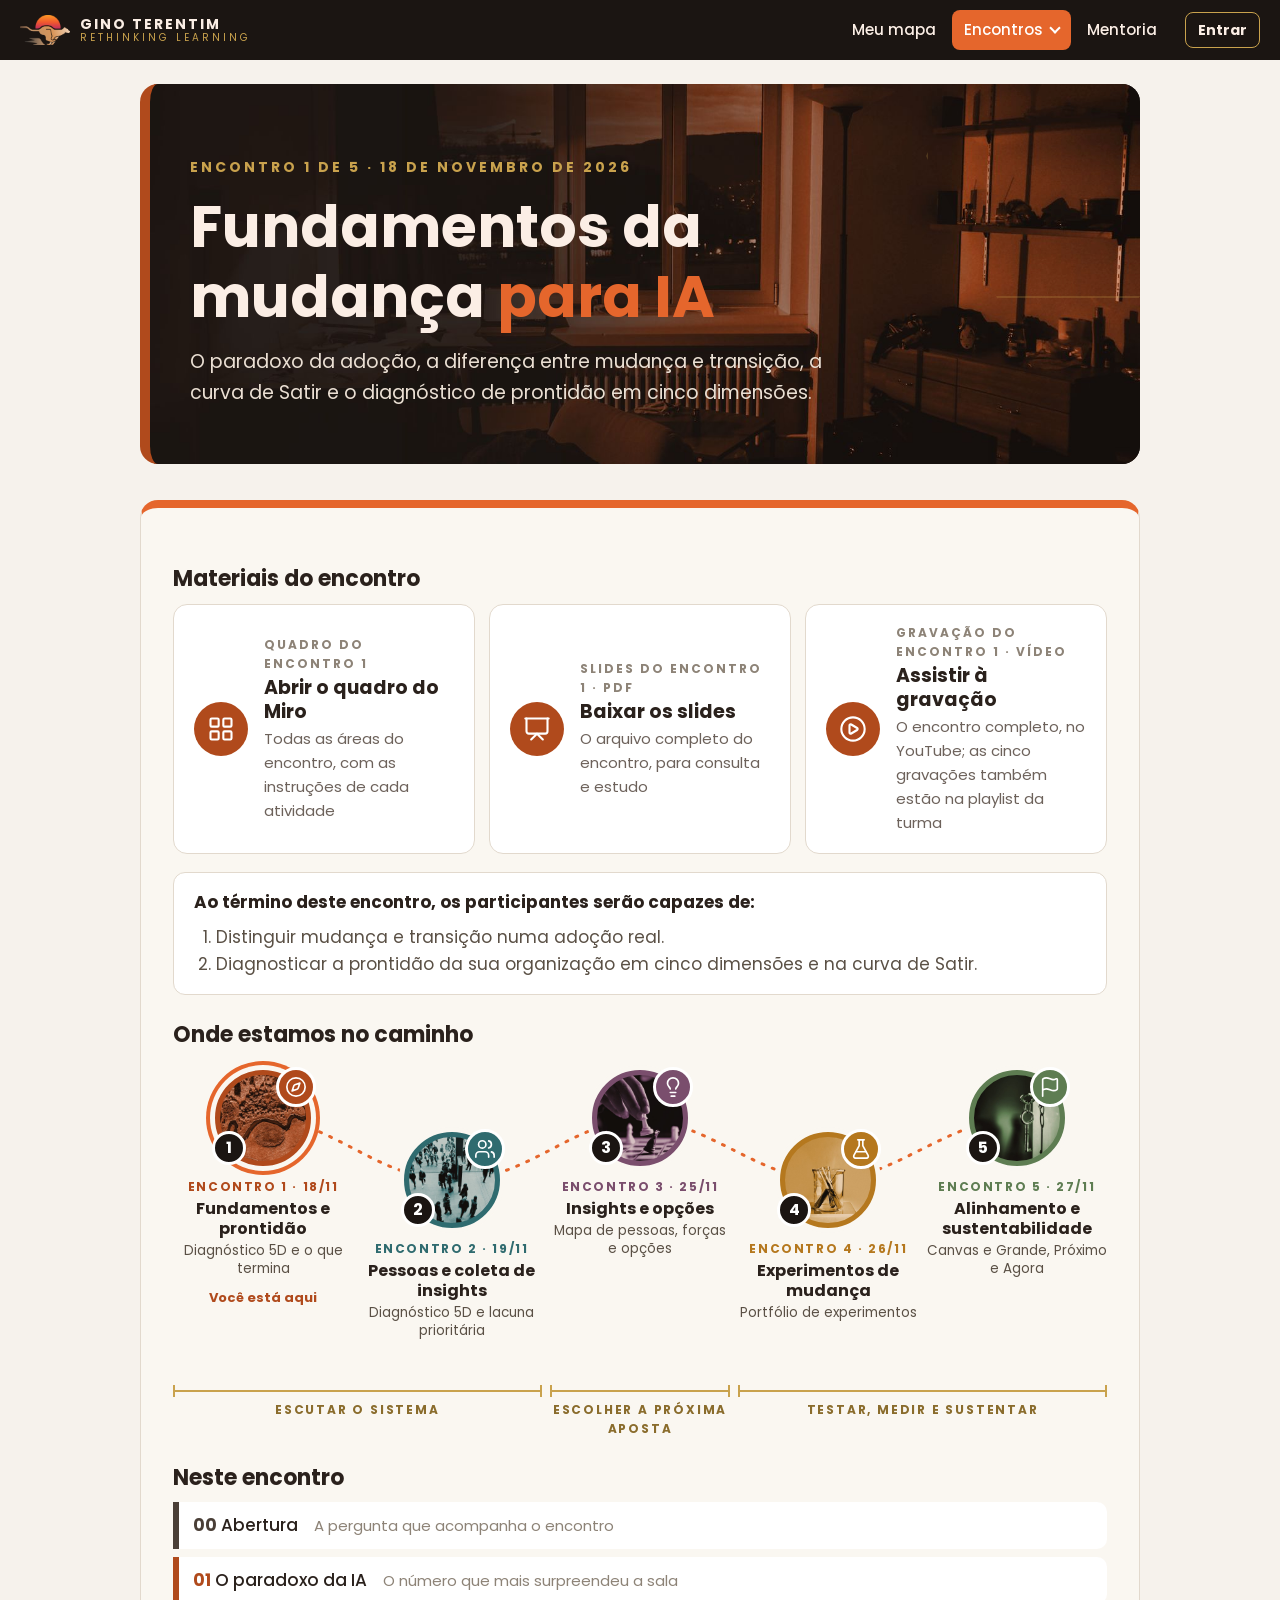
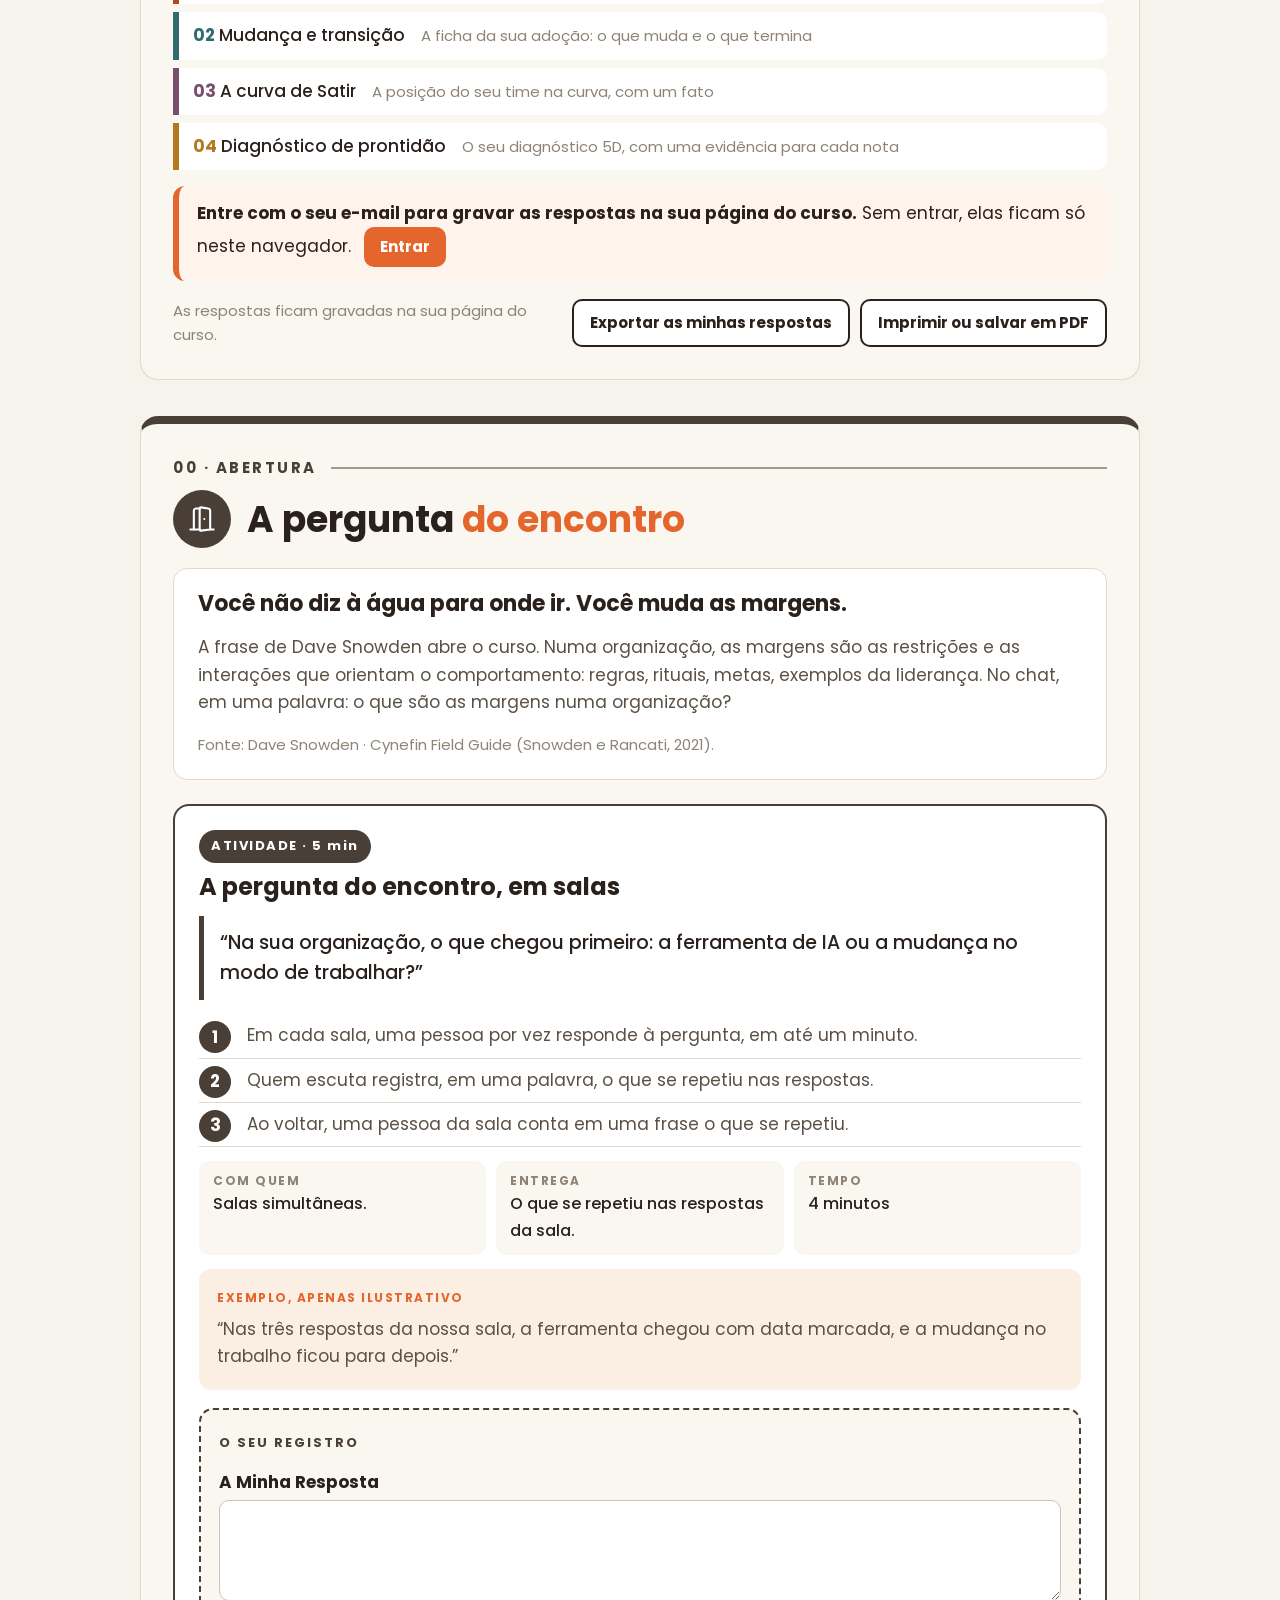
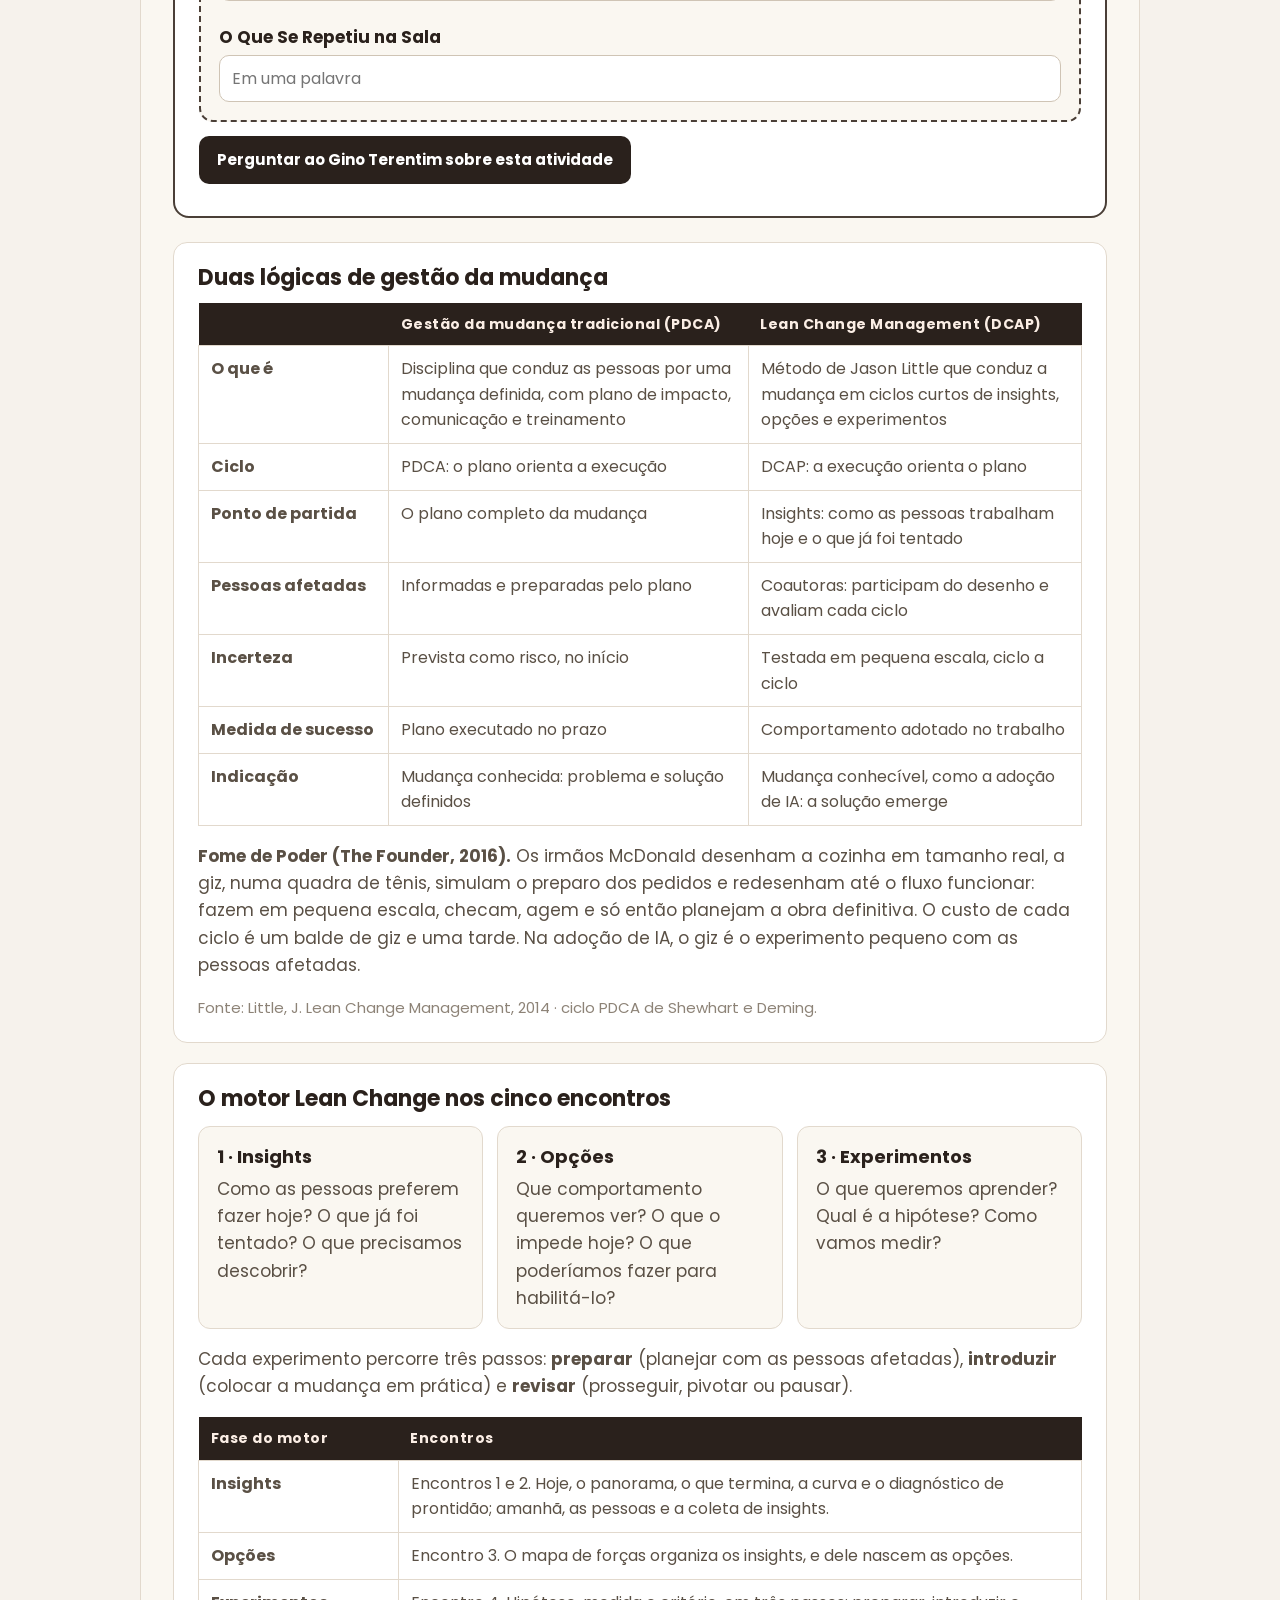
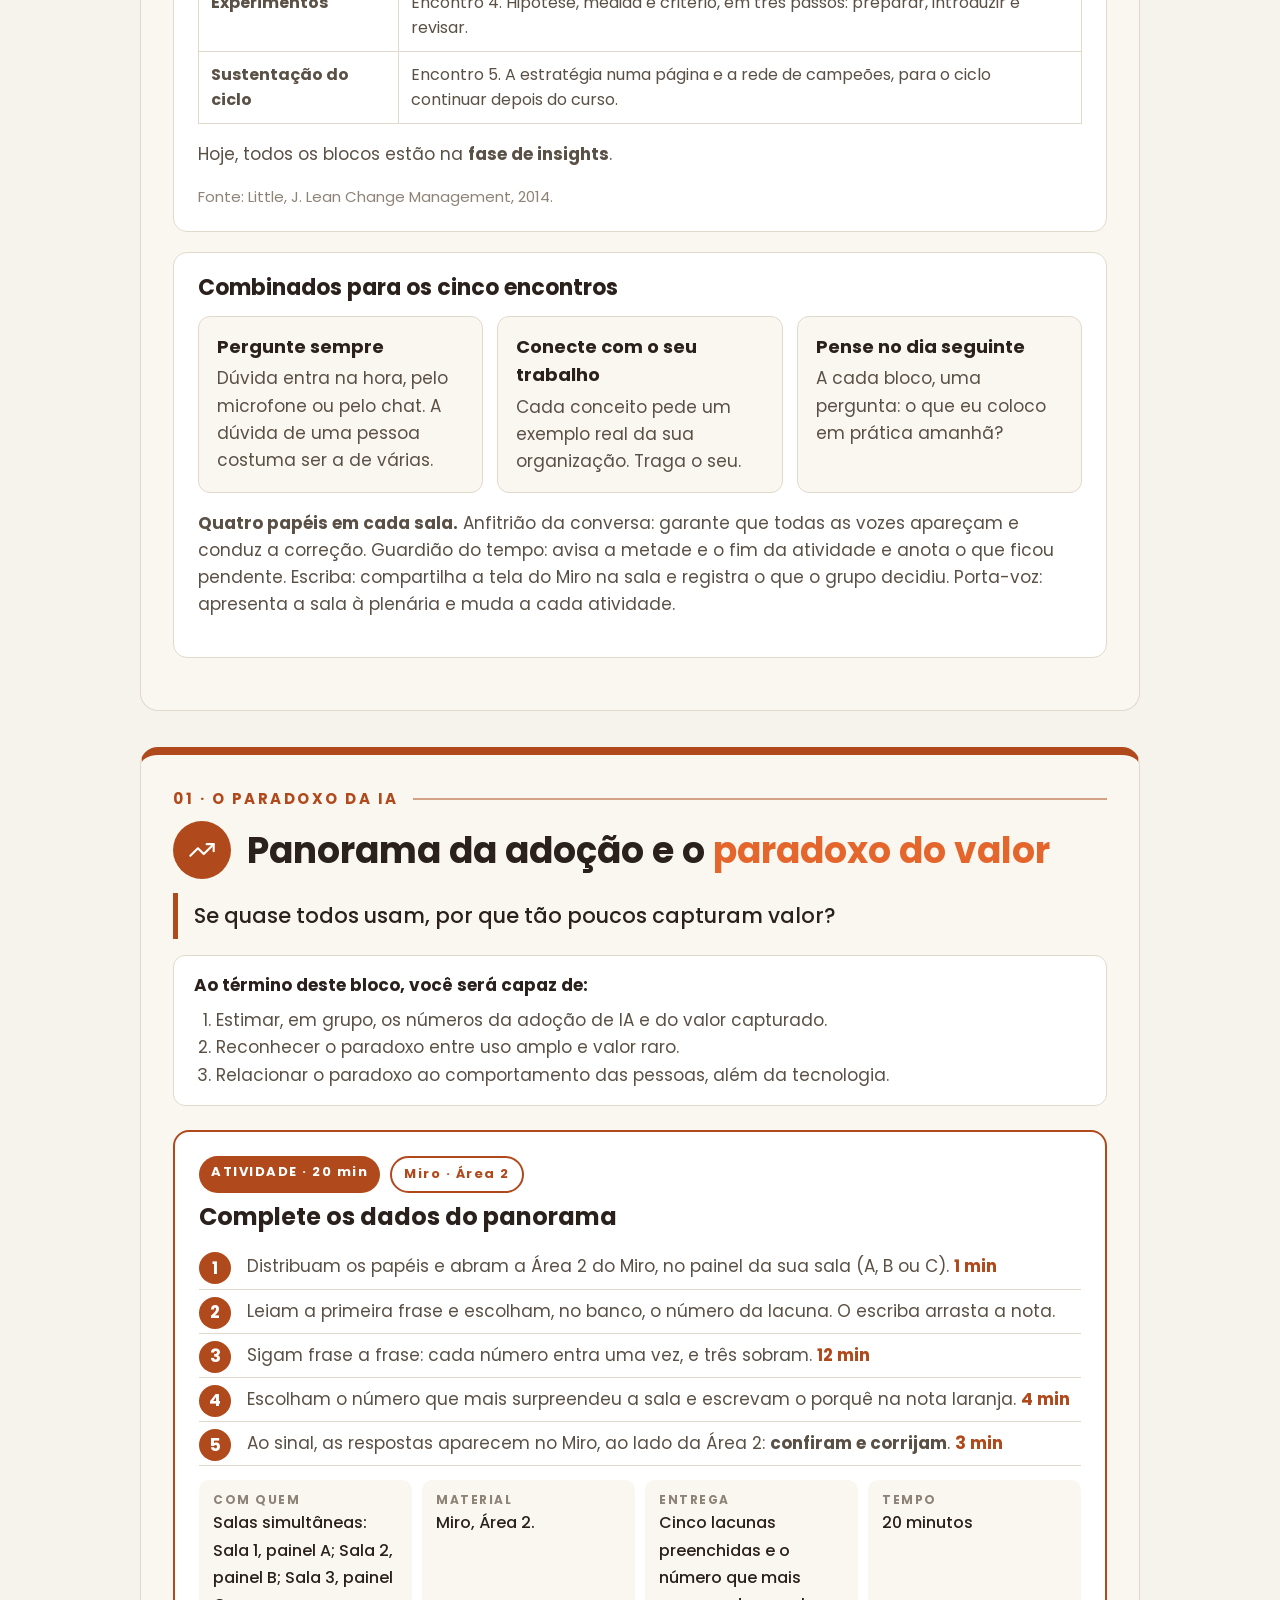
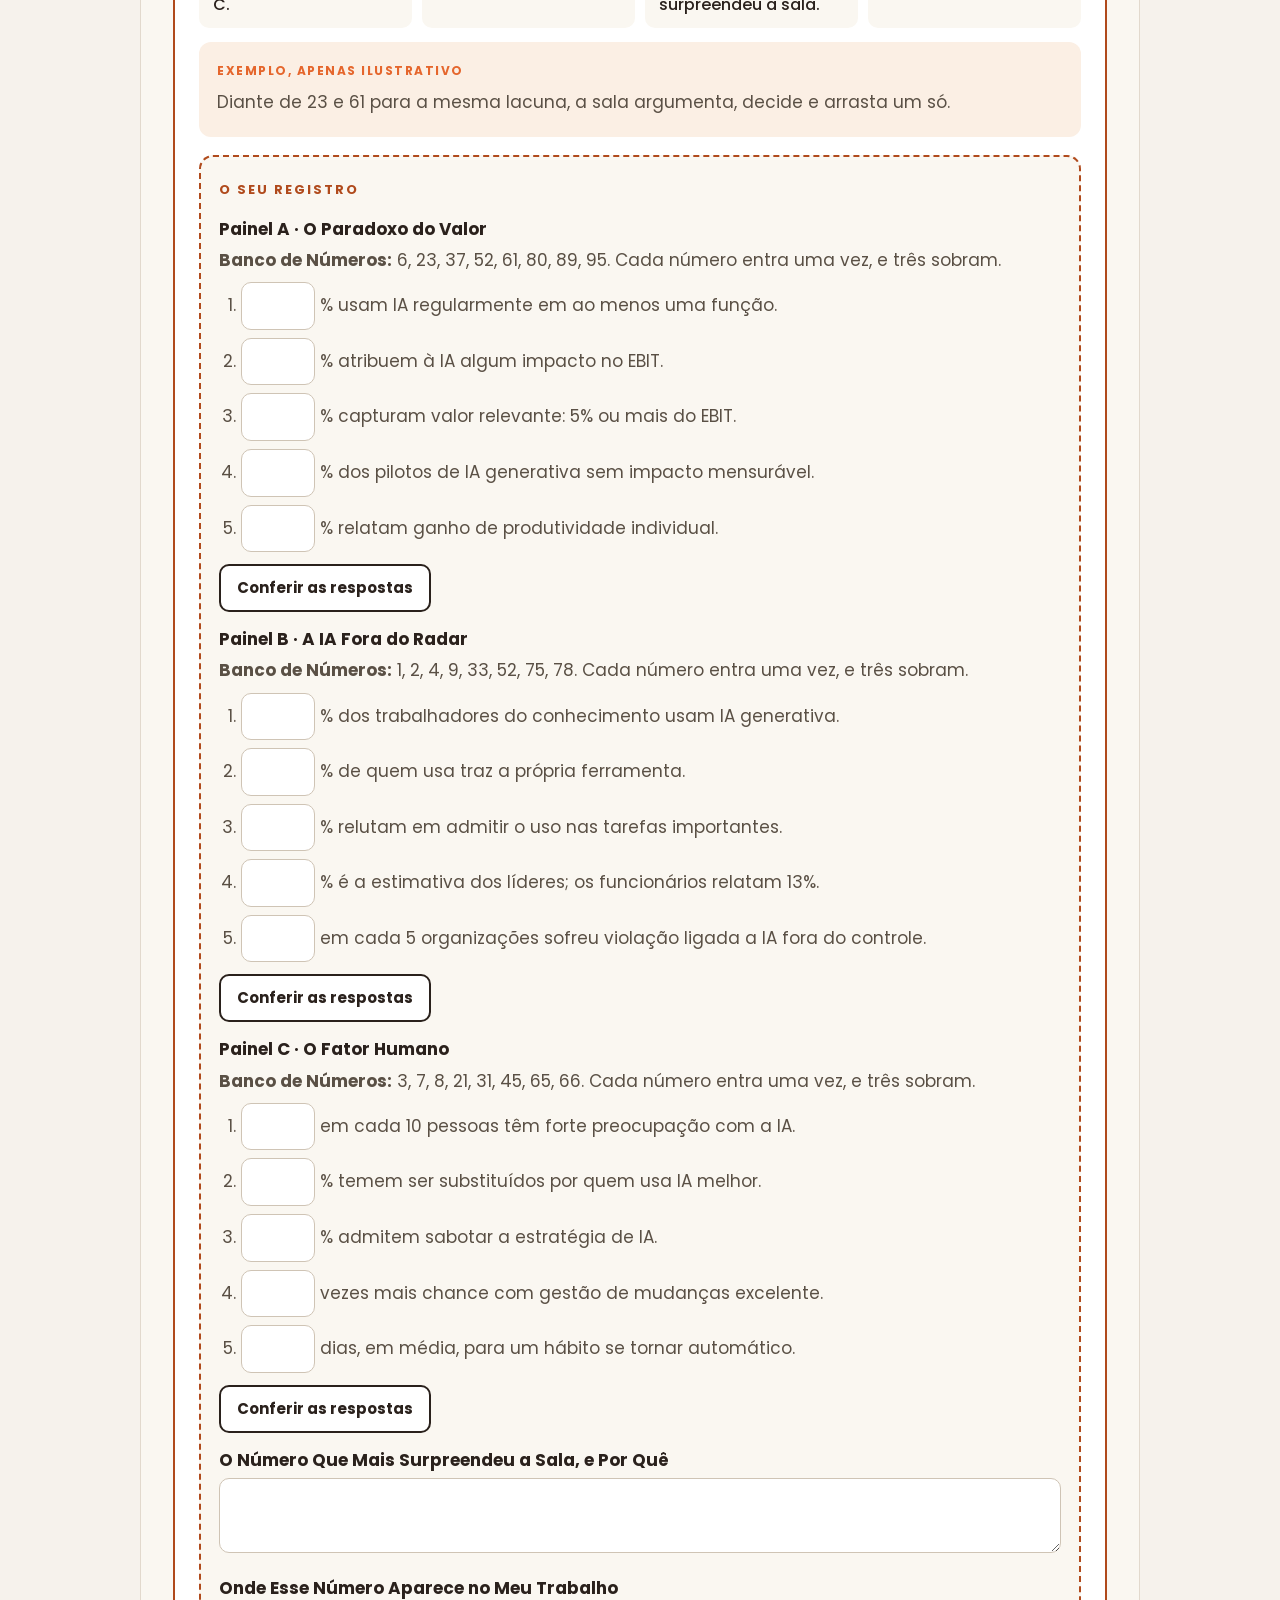
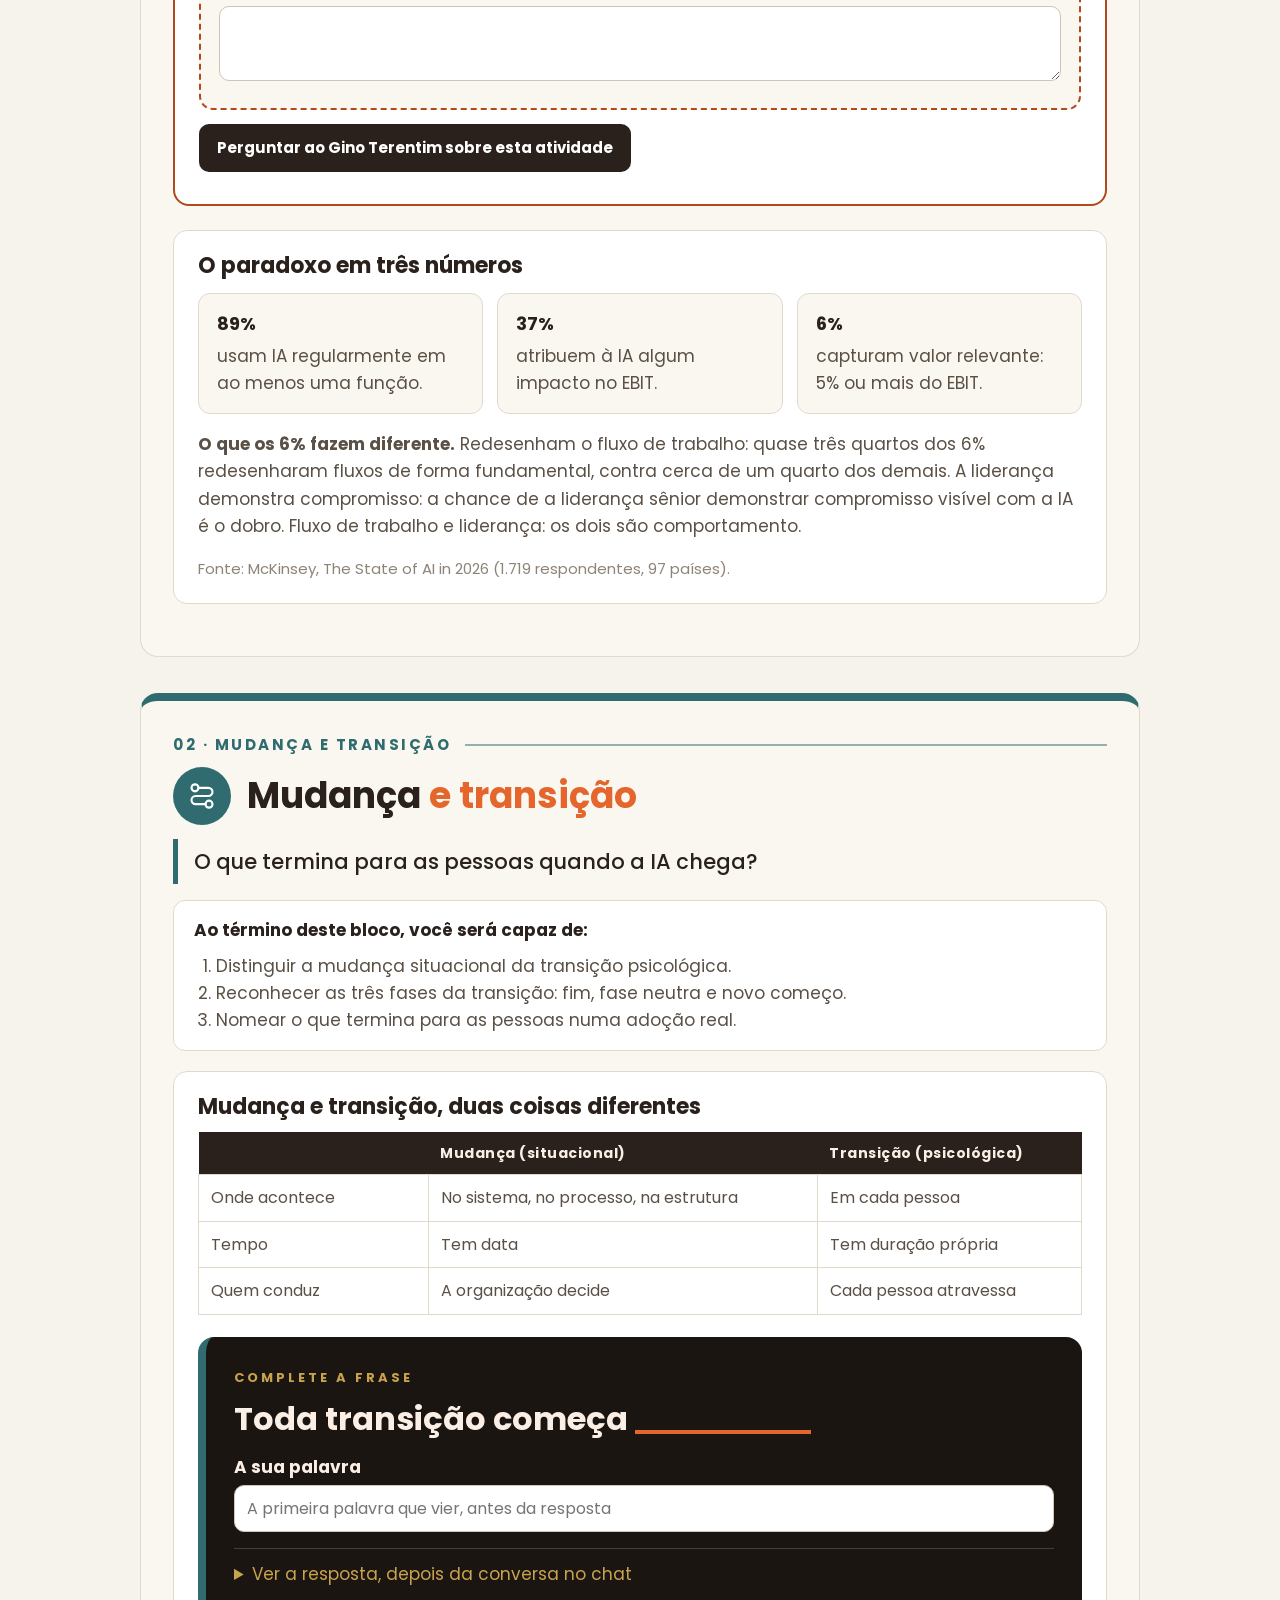
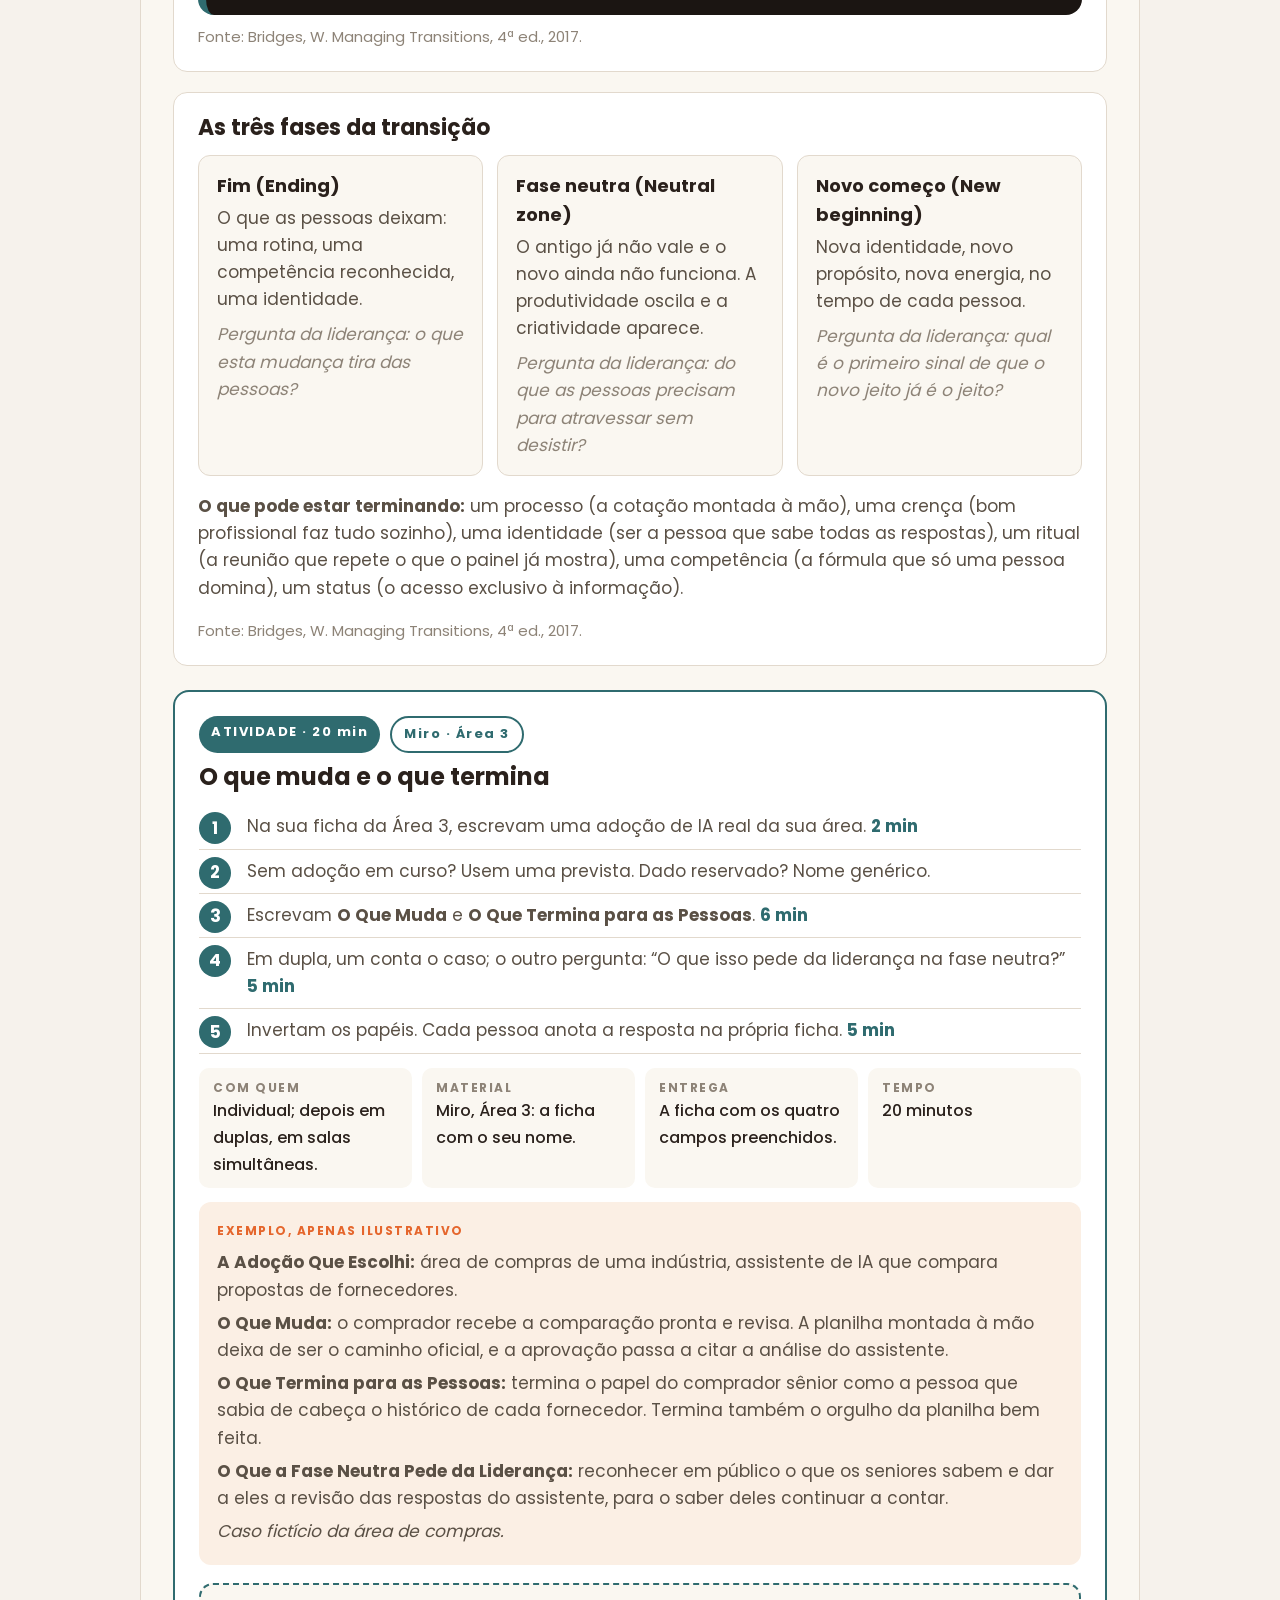
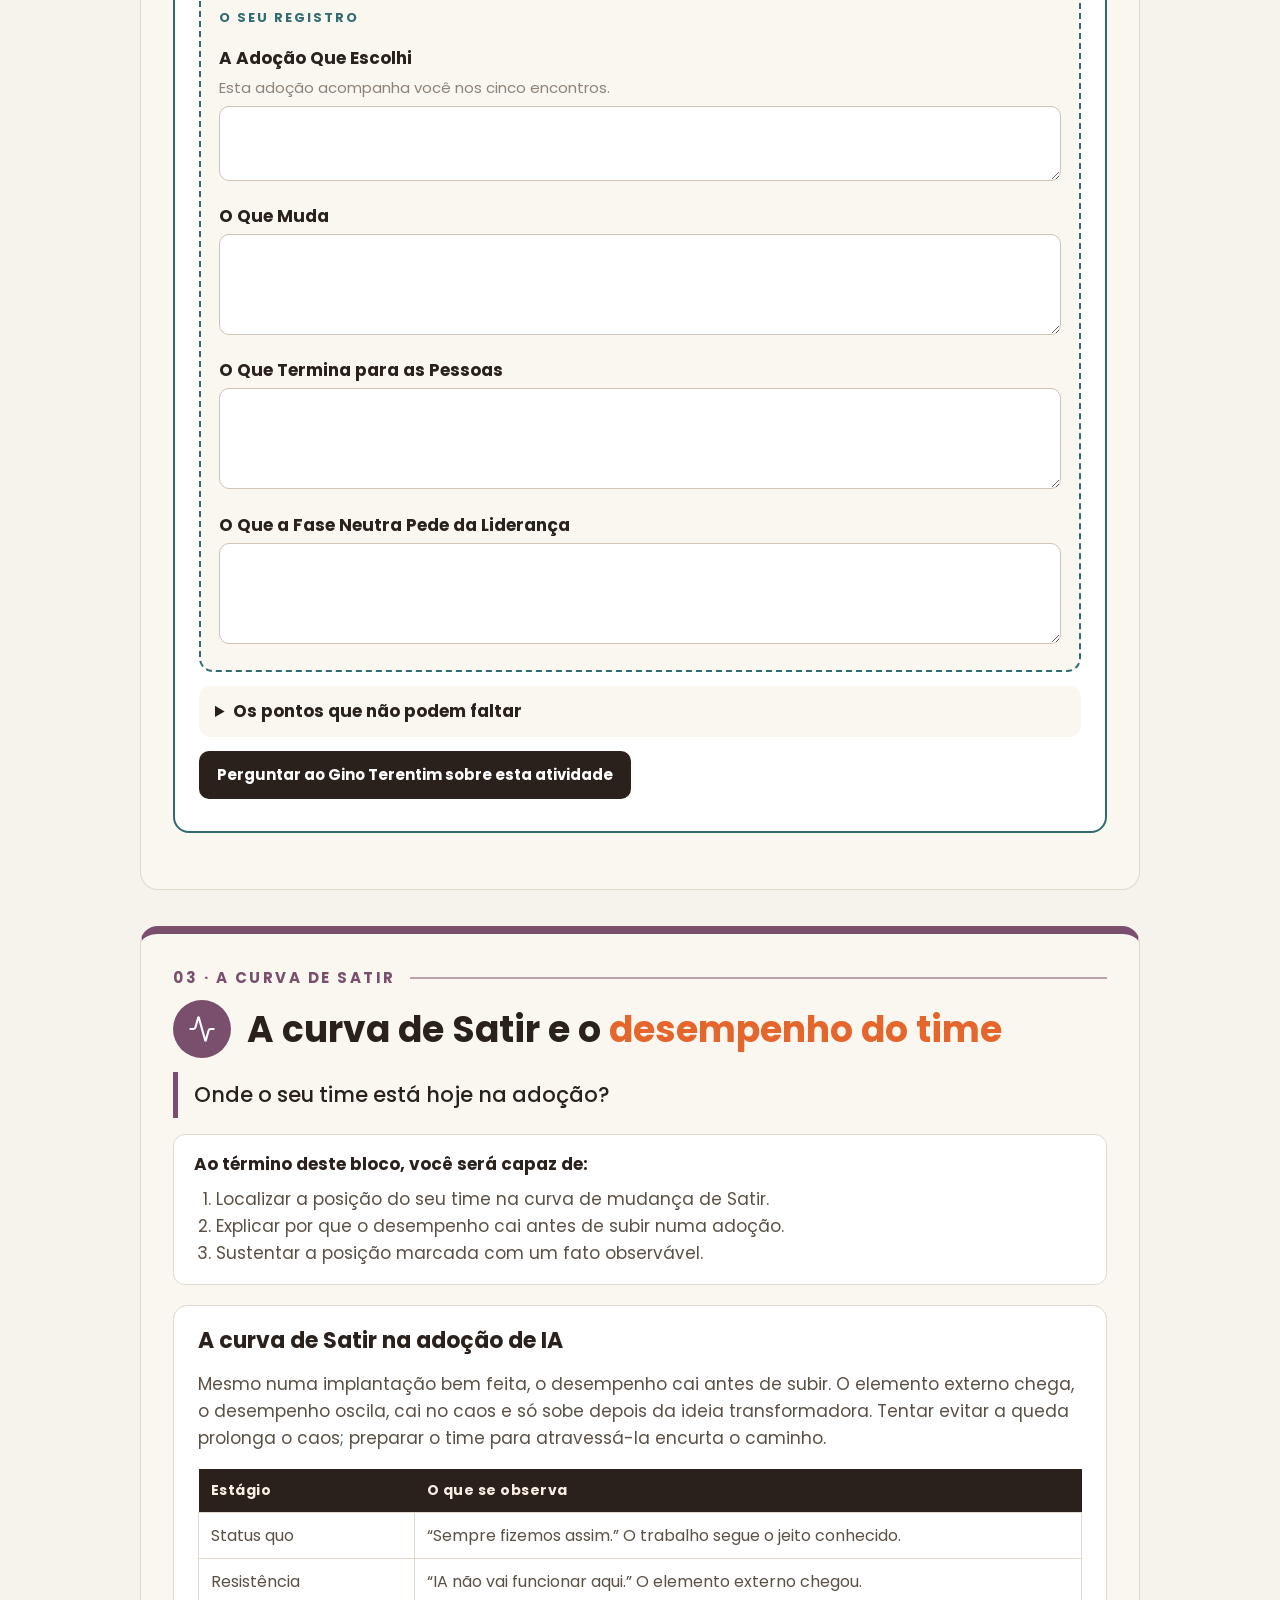
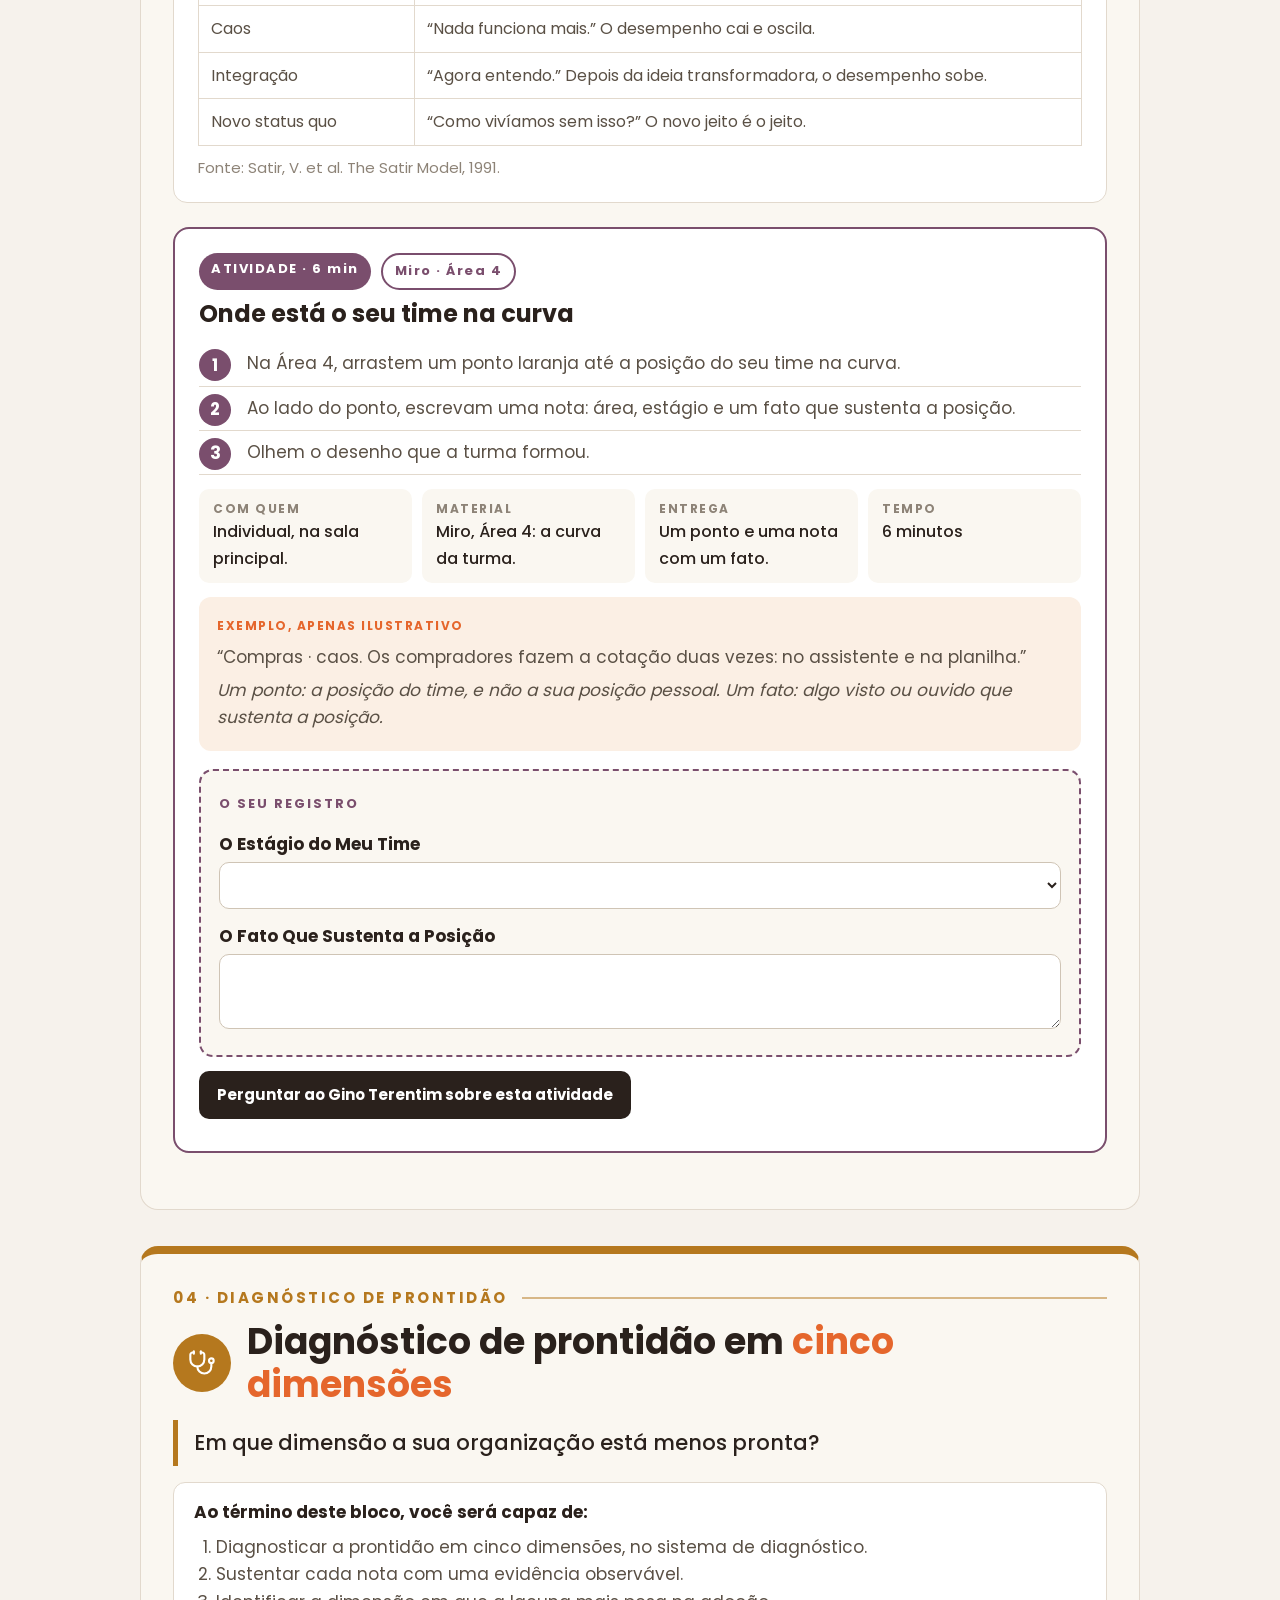
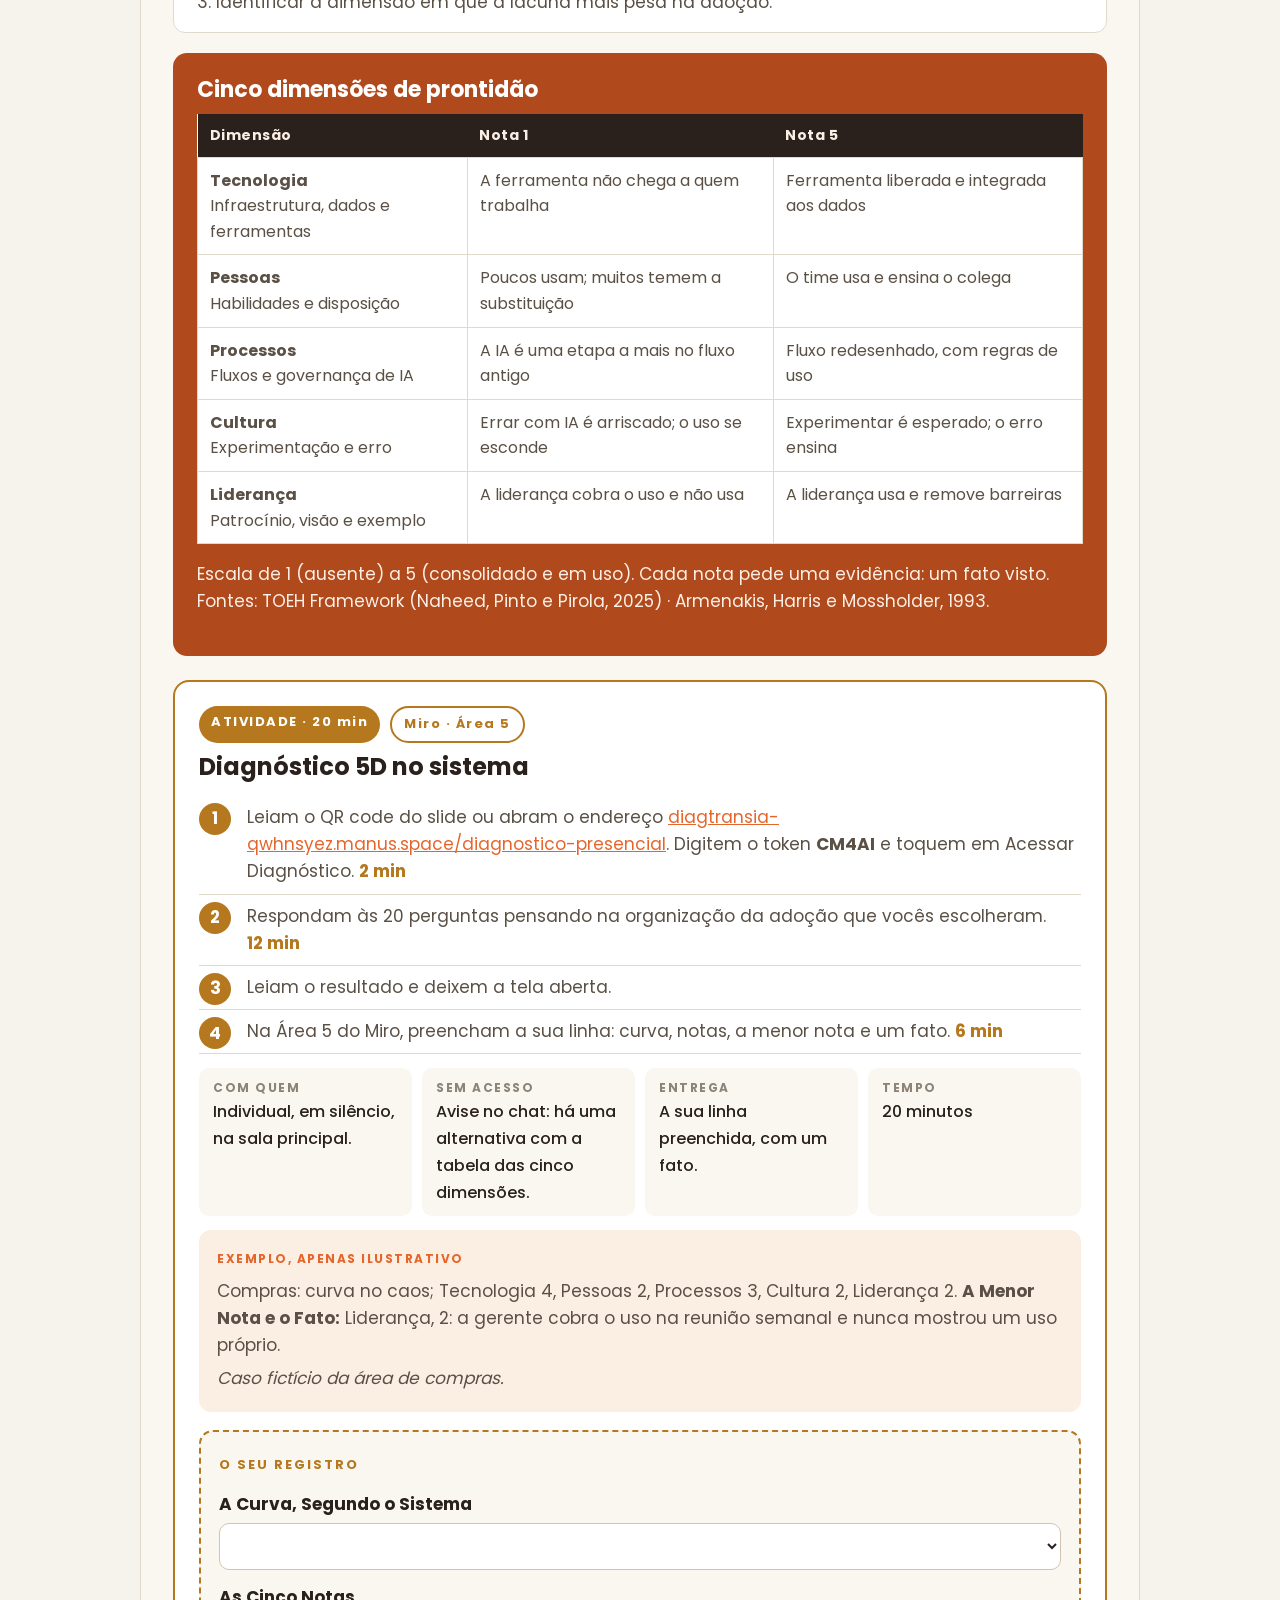
==== commit 97123530: "Gravações dos cinco encontros (YouTube) em Materiais do encontro e playlist da turma na página inici" ====
--- a/docs/e1.html
+++ b/docs/e1.html
@@ -411,10 +411,30 @@
 .nav-enc__lista i{display:block;font-style:normal;font-size:12.5px;color:var(--fraco)}
 .nav-enc__sep{font-size:11px;letter-spacing:.14em;font-weight:600;color:var(--fraco);padding:10px 10px 2px;border-top:1px solid var(--linha);margin-top:4px}
 @media (max-width:700px){.nav-enc__lista{position:fixed;left:16px;right:16px;top:auto;width:auto}}
+.rede__curva{margin:12px 0 4px}
+.rede__curva svg{width:100%;height:auto;border:0;border-radius:0;background:none}
+.rede__curva-p{display:flex;flex-wrap:wrap;gap:4px 16px;margin:2px 0 0;font-size:13px;color:var(--fraco)}
+.rede__curva-p span:first-child{display:inline-flex;align-items:center;gap:6px;color:var(--tinta);font-weight:500}
+.rede__curva-p i{width:12px;height:12px;border-radius:50%;display:inline-block}
+.rede__dica{margin:0 0 8px;font-size:14px;color:var(--corpo)}
+.rede svg [data-no]{cursor:pointer}
+.rede svg [data-no]:focus{outline:none}
+.rede__pessoa{margin:12px 0 4px;background:#fff;border:1px solid var(--linha);border-left:5px solid var(--tom,#35608F);border-radius:12px;padding:14px 16px}
+.rede__pessoa h4{margin:0 0 4px;font-size:17px;color:var(--tinta)}
+.rede__pessoa .rede__meta{margin:0 0 8px;font-size:14px;color:var(--corpo)}
+.rede__acoes{display:flex;flex-wrap:wrap;gap:8px;margin:10px 0 4px}
+.rede__acoes button{font:inherit;font-size:14px;font-weight:600;border-radius:999px;padding:8px 14px;cursor:pointer;border:1.5px solid var(--lar);background:#fff;color:var(--lar)}
+.rede__acoes button.prim{background:var(--lar);color:#fff}
+.rede__acoes button.sec{border-color:var(--linha);color:var(--corpo)}
+.rede__acoes button:disabled{opacity:.5;cursor:default}
+.rede__sim{margin-top:8px;font-size:14.5px}
+.rede__sim p{margin:.3em 0}
+.rede__sim .rede__nota{font-size:12.5px;color:var(--fraco);margin-top:8px}
+.rede__hist{margin:.4em 0 0;padding-left:18px;font-size:14px}
 </style></head>
 <body data-pg="e1">
 <header class="topo"><a class="marca" href="index.html"><img src="logo-gt-mark.png" alt=""><span><b>GINO TERENTIM</b><i>RETHINKING LEARNING</i></span></a><nav class="nav"><a href="index.html">Meu mapa</a><details class="nav-enc" data-nav-enc><summary>Encontros</summary><div class="nav-enc__lista"><a href="e1.html"><span class="nav-enc__n" style="--tom:#B04A1C">1</span><span><b>Encontro 1</b><i>Fundamentos e prontidão</i></span></a><a href="e2.html"><span class="nav-enc__n" style="--tom:#2F6B6F">2</span><span><b>Encontro 2</b><i>Pessoas e coleta de insights</i></span></a><a href="e3.html"><span class="nav-enc__n" style="--tom:#7A4E6D">3</span><span><b>Encontro 3</b><i>Insights e opções</i></span></a><a href="e4.html"><span class="nav-enc__n" style="--tom:#B5781E">4</span><span><b>Encontro 4</b><i>Experimentos de mudança</i></span></a><a href="e5.html"><span class="nav-enc__n" style="--tom:#5E7D52">5</span><span><b>Encontro 5</b><i>Alinhamento e sustentabilidade</i></span></a><span class="nav-enc__sep">MENTORES</span><a href="mentor.html"><span class="nav-enc__n" style="--tom:#B04A1C"><svg  class="lucide lucide-flask-conical"  xmlns="http://www.w3.org/2000/svg"  width="16"  height="16"  viewBox="0 0 24 24"  fill="none"  stroke="#FFFFFF"  stroke-width="2"  stroke-linecap="round"  stroke-linejoin="round">  <path d="M14 2v6a2 2 0 0 0 .245.96l5.51 10.08A2 2 0 0 1 18 22H6a2 2 0 0 1-1.755-2.96l5.51-10.08A2 2 0 0 0 10 8V2" />  <path d="M6.453 15h11.094" />  <path d="M8.5 2h7" /></svg></span><span><b>Mentor de experimentos</b><i>Encontros 4 e 5</i></span></a><a href="rede.html"><span class="nav-enc__n" style="--tom:#1F3B5C"><svg  class="lucide lucide-network"  xmlns="http://www.w3.org/2000/svg"  width="16"  height="16"  viewBox="0 0 24 24"  fill="none"  stroke="#FFFFFF"  stroke-width="2"  stroke-linecap="round"  stroke-linejoin="round">  <rect x="16" y="16" width="6" height="6" rx="1" />  <rect x="2" y="16" width="6" height="6" rx="1" />  <rect x="9" y="2" width="6" height="6" rx="1" />  <path d="M5 16v-3a1 1 0 0 1 1-1h12a1 1 0 0 1 1 1v3" />  <path d="M12 12V8" /></svg></span><span><b>Mentor da rede de campeões</b><i>Encontro 5</i></span></a></div></details><a href="mentoria.html">Mentoria</a></nav><span class="conta" data-conta></span></header>
-<main><section class="capa capa--foto" style="--tom:#B04A1C;--foto:url(img/e1.jpg)"><p class="capa__k">ENCONTRO 1 DE 5 · 18 DE NOVEMBRO DE 2026</p><h1>Fundamentos da mudança <em>para IA</em></h1><p class="capa__l">O paradoxo da adoção, a diferença entre mudança e transição, a curva de Satir e o diagnóstico de prontidão em cinco dimensões.</p></section><section class="bloco bloco--abre"><h3>Materiais do encontro</h3><div class="mats"><a class="mat" href="https://miro.com/app/board/uXjVENt1lIM=/" target="_blank" rel="noopener"><span class="disco" style="--tom:#B04A1C"><svg  class="lucide lucide-layout-grid"  xmlns="http://www.w3.org/2000/svg"  width="28"  height="28"  viewBox="0 0 24 24"  fill="none"  stroke="#FFFFFF"  stroke-width="1.8"  stroke-linecap="round"  stroke-linejoin="round">  <rect width="7" height="7" x="3" y="3" rx="1" />  <rect width="7" height="7" x="14" y="3" rx="1" />  <rect width="7" height="7" x="14" y="14" rx="1" />  <rect width="7" height="7" x="3" y="14" rx="1" /></svg></span><span><span class="mat__k">QUADRO DO ENCONTRO 1</span><b>Abrir o quadro do Miro</b><i>Todas as áreas do encontro, com as instruções de cada atividade</i></span></a><a class="mat" href="materiais/CM4AI-Online_E1_Slides-da-Turma_v4.pdf" download><span class="disco" style="--tom:#B04A1C"><svg  class="lucide lucide-presentation"  xmlns="http://www.w3.org/2000/svg"  width="28"  height="28"  viewBox="0 0 24 24"  fill="none"  stroke="#FFFFFF"  stroke-width="1.8"  stroke-linecap="round"  stroke-linejoin="round">  <path d="M2 3h20" />  <path d="M21 3v11a2 2 0 0 1-2 2H5a2 2 0 0 1-2-2V3" />  <path d="m7 21 5-5 5 5" /></svg></span><span><span class="mat__k">SLIDES DO ENCONTRO 1 · PDF</span><b>Baixar os slides</b><i>O arquivo completo do encontro, para consulta e estudo</i></span></a></div><div class="capaz"><b>Ao término deste encontro, os participantes serão capazes de:</b><ol><li>Distinguir mudança e transição numa adoção real.</li><li>Diagnosticar a prontidão da sua organização em cinco dimensões e na curva de Satir.</li></ol></div><h3>Onde estamos no caminho</h3><div class="rota"><svg class="rota__linha" viewBox="0 0 1000 200" preserveAspectRatio="none" aria-hidden="true"><path d="M100,62 C170,62 220,138 300,138 S430,62 500,62 S630,138 700,138 S830,62 900,62"/></svg><a class="parada aqui" data-parada="1" style="--tom:#B04A1C" href="e1.html"><span class="parada__foto" style="background-image:url(img/p1.jpg)"><span class="parada__n">1</span><span class="parada__ic"><svg  class="lucide lucide-compass"  xmlns="http://www.w3.org/2000/svg"  width="22"  height="22"  viewBox="0 0 24 24"  fill="none"  stroke="#FFFFFF"  stroke-width="1.8"  stroke-linecap="round"  stroke-linejoin="round">  <circle cx="12" cy="12" r="10" />  <path d="m16.24 7.76-1.804 5.411a2 2 0 0 1-1.265 1.265L7.76 16.24l1.804-5.411a2 2 0 0 1 1.265-1.265z" /></svg></span></span><span class="parada__k">ENCONTRO 1 · 18/11</span><b>Fundamentos e prontidão</b><em>Diagnóstico 5D e o que termina</em><small class="parada__c" data-cont>Você está aqui</small></a><a class="parada " data-parada="2" style="--tom:#2F6B6F" href="e2.html"><span class="parada__foto" style="background-image:url(img/p2.jpg)"><span class="parada__n">2</span><span class="parada__ic"><svg  class="lucide lucide-users"  xmlns="http://www.w3.org/2000/svg"  width="22"  height="22"  viewBox="0 0 24 24"  fill="none"  stroke="#FFFFFF"  stroke-width="1.8"  stroke-linecap="round"  stroke-linejoin="round">  <path d="M16 21v-2a4 4 0 0 0-4-4H6a4 4 0 0 0-4 4v2" />  <path d="M16 3.128a4 4 0 0 1 0 7.744" />  <path d="M22 21v-2a4 4 0 0 0-3-3.87" />  <circle cx="9" cy="7" r="4" /></svg></span></span><span class="parada__k">ENCONTRO 2 · 19/11</span><b>Pessoas e coleta de insights</b><em>Diagnóstico 5D e lacuna prioritária</em><small class="parada__c" data-cont></small></a><a class="parada " data-parada="3" style="--tom:#7A4E6D" href="e3.html" data-abre="2026-11-25" data-abre-txt="Abre em 25/11"><span class="parada__foto" style="background-image:url(img/p3.jpg)"><span class="parada__n">3</span><span class="parada__ic"><svg  class="lucide lucide-lightbulb"  xmlns="http://www.w3.org/2000/svg"  width="22"  height="22"  viewBox="0 0 24 24"  fill="none"  stroke="#FFFFFF"  stroke-width="1.8"  stroke-linecap="round"  stroke-linejoin="round">  <path d="M15 14c.2-1 .7-1.7 1.5-2.5 1-.9 1.5-2.2 1.5-3.5A6 6 0 0 0 6 8c0 1 .2 2.2 1.5 3.5.7.7 1.3 1.5 1.5 2.5" />  <path d="M9 18h6" />  <path d="M10 22h4" /></svg></span></span><span class="parada__k">ENCONTRO 3 · 25/11</span><b>Insights e opções</b><em>Mapa de pessoas, forças e opções</em><small class="parada__c" data-cont></small></a><a class="parada " data-parada="4" style="--tom:#B5781E" href="e4.html" data-abre="2026-11-26" data-abre-txt="Abre em 26/11"><span class="parada__foto" style="background-image:url(img/p4.jpg)"><span class="parada__n">4</span><span class="parada__ic"><svg  class="lucide lucide-flask-conical"  xmlns="http://www.w3.org/2000/svg"  width="22"  height="22"  viewBox="0 0 24 24"  fill="none"  stroke="#FFFFFF"  stroke-width="1.8"  stroke-linecap="round"  stroke-linejoin="round">  <path d="M14 2v6a2 2 0 0 0 .245.96l5.51 10.08A2 2 0 0 1 18 22H6a2 2 0 0 1-1.755-2.96l5.51-10.08A2 2 0 0 0 10 8V2" />  <path d="M6.453 15h11.094" />  <path d="M8.5 2h7" /></svg></span></span><span class="parada__k">ENCONTRO 4 · 26/11</span><b>Experimentos de mudança</b><em>Portfólio de experimentos</em><small class="parada__c" data-cont></small></a><a class="parada " data-parada="5" style="--tom:#5E7D52" href="e5.html" data-abre="2026-11-27" data-abre-txt="Abre em 27/11"><span class="parada__foto" style="background-image:url(img/p5.jpg)"><span class="parada__n">5</span><span class="parada__ic"><svg  class="lucide lucide-flag"  xmlns="http://www.w3.org/2000/svg"  width="22"  height="22"  viewBox="0 0 24 24"  fill="none"  stroke="#FFFFFF"  stroke-width="1.8"  stroke-linecap="round"  stroke-linejoin="round">  <path d="M4 22V4a1 1 0 0 1 .4-.8A6 6 0 0 1 8 2c3 0 5 2 7.333 2q2 0 3.067-.8A1 1 0 0 1 20 4v10a1 1 0 0 1-.4.8A6 6 0 0 1 16 16c-3 0-5-2-8-2a6 6 0 0 0-4 1.528" /></svg></span></span><span class="parada__k">ENCONTRO 5 · 27/11</span><b>Alinhamento e sustentabilidade</b><em>Canvas e Grande, Próximo e Agora</em><small class="parada__c" data-cont></small></a><div class="rota__fases"><span style="grid-column:span 2">Escutar o sistema</span><span style="grid-column:span 1">Escolher a próxima aposta</span><span style="grid-column:span 2">Testar, medir e sustentar</span></div></div><h3>Neste encontro</h3><ol class="indice"><li style="--tom:#4A3F37"><a href="#e1-ab"><b>00</b> Abertura</a><span>A pergunta que acompanha o encontro</span></li><li style="--tom:#B04A1C"><a href="#e1-b1"><b>01</b> O paradoxo da IA</a><span>O número que mais surpreendeu a sala</span></li><li style="--tom:#2F6B6F"><a href="#e1-b2"><b>02</b> Mudança e transição</a><span>A ficha da sua adoção: o que muda e o que termina</span></li><li style="--tom:#7A4E6D"><a href="#e1-b3"><b>03</b> A curva de Satir</a><span>A posição do seu time na curva, com um fato</span></li><li style="--tom:#B5781E"><a href="#e1-b4"><b>04</b> Diagnóstico de prontidão</a><span>O seu diagnóstico 5D, com uma evidência para cada nota</span></li></ol><div class="aviso-conta" data-aviso-conta hidden><b>Entre com o seu e-mail para gravar as respostas na sua página do curso.</b> Sem entrar, elas ficam só neste navegador. <a class="btn" href="index.html">Entrar</a></div><div class="barra"><span class="barra__s" data-salvo>As respostas ficam gravadas na sua página do curso.</span><button type="button" class="btn btn--sec" data-exportar>Exportar as minhas respostas</button><button type="button" class="btn btn--sec" data-imprimir>Imprimir ou salvar em PDF</button></div></section><section class="bloco" id="e1-ab" style="--tom:#4A3F37"><div class="eyebrow"><span>00 · ABERTURA</span><i></i></div><div class="bloco__t"><span class="disco"><svg  class="lucide lucide-door-open"  xmlns="http://www.w3.org/2000/svg"  width="28"  height="28"  viewBox="0 0 24 24"  fill="none"  stroke="#FFFFFF"  stroke-width="1.8"  stroke-linecap="round"  stroke-linejoin="round">  <path d="M10 21H2" />  <path d="M10 3H7a2 2 0 00-2 2v16" />  <path d="M14 12h.01" />  <path d="M19 21V5a2 2 0 00-1.675-1.974l-6.163-1.013A1 1 0 0010 3v18a1 1 0 001.124.992z" />  <path d="M22 21h-3" /></svg></span><h2>A pergunta <em>do encontro</em></h2></div><article class="conceito"><h3>Você não diz à água para onde ir. Você muda as margens.</h3><p>A frase de Dave Snowden abre o curso. Numa organização, as margens são as restrições e as interações que orientam o comportamento: regras, rituais, metas, exemplos da liderança. No chat, em uma palavra: o que são as margens numa organização?</p><p class="fonte">Fonte: Dave Snowden · Cynefin Field Guide (Snowden e Rancati, 2021).</p></article><article class="atividade" id="e1-a0"><div class="atividade__cab"><span class="selo">ATIVIDADE · 5 min</span></div><h3>A pergunta do encontro, em salas</h3><p class="pergunta pergunta--at">“Na sua organização, o que chegou primeiro: a ferramenta de IA ou a mudança no modo de trabalhar?”</p><ol class="passos"><li>Em cada sala, uma pessoa por vez responde à pergunta, em até um minuto.</li><li>Quem escuta registra, em uma palavra, o que se repetiu nas respostas.</li><li>Ao voltar, uma pessoa da sala conta em uma frase o que se repetiu.</li></ol><div class="meta"><div><span>Com quem</span><b>Salas simultâneas.</b></div><div><span>Entrega</span><b>O que se repetiu nas respostas da sala.</b></div><div><span>Tempo</span><b>4 minutos</b></div></div><div class="exemplo"><span>EXEMPLO, APENAS ILUSTRATIVO</span><p>“Nas três respostas da nossa sala, a ferramenta chegou com data marcada, e a mudança no trabalho ficou para depois.”</p></div><div class="registro"><span class="registro__t">O SEU REGISTRO</span><div class="campo"><label for="e1.a0.resp"><b>A Minha Resposta</b></label><textarea id="e1.a0.resp" data-k="e1.a0.resp" rows="3" placeholder=""></textarea></div><div class="campo"><label for="e1.a0.rep"><b>O Que Se Repetiu na Sala</b></label><input type="text" id="e1.a0.rep" data-k="e1.a0.rep" placeholder="Em uma palavra"></div></div><div class="duvidas" data-duvida="A pergunta do encontro, em salas"><p class="mentor"><button type="button" class="btn btn--mentor" data-duvida-abrir>Perguntar ao Gino Terentim sobre esta atividade</button></p><div class="duvidas__form" hidden><label class="duvidas__l">A sua dúvida para o Gino Terentim<textarea rows="4" placeholder="Escreva a dúvida com o contexto da sua adoção. Use o papel das pessoas, e não o nome."></textarea></label><div class="duvidas__acoes"><button type="button" class="btn" data-duvida-enviar>Enviar a dúvida</button><button type="button" class="btn btn--sec" data-duvida-cancelar>Cancelar</button></div></div><p class="duvidas__msg" aria-live="polite"></p><div class="duvidas__lista"></div></div></article><article class="conceito"><h3>Duas lógicas de gestão da mudança</h3><div class="tabela-w"><table class="tabela tabela--ler"><thead><tr><th></th><th>Gestão da mudança tradicional (PDCA)</th><th>Lean Change Management (DCAP)</th></tr></thead><tbody><tr><td><b>O que é</b></td><td>Disciplina que conduz as pessoas por uma mudança definida, com plano de impacto, comunicação e treinamento</td><td>Método de Jason Little que conduz a mudança em ciclos curtos de insights, opções e experimentos</td></tr><tr><td><b>Ciclo</b></td><td>PDCA: o plano orienta a execução</td><td>DCAP: a execução orienta o plano</td></tr><tr><td><b>Ponto de partida</b></td><td>O plano completo da mudança</td><td>Insights: como as pessoas trabalham hoje e o que já foi tentado</td></tr><tr><td><b>Pessoas afetadas</b></td><td>Informadas e preparadas pelo plano</td><td>Coautoras: participam do desenho e avaliam cada ciclo</td></tr><tr><td><b>Incerteza</b></td><td>Prevista como risco, no início</td><td>Testada em pequena escala, ciclo a ciclo</td></tr><tr><td><b>Medida de sucesso</b></td><td>Plano executado no prazo</td><td>Comportamento adotado no trabalho</td></tr><tr><td><b>Indicação</b></td><td>Mudança conhecida: problema e solução definidos</td><td>Mudança conhecível, como a adoção de IA: a solução emerge</td></tr></tbody></table></div><p><b>Fome de Poder (The Founder, 2016).</b> Os irmãos McDonald desenham a cozinha em tamanho real, a giz, numa quadra de tênis, simulam o preparo dos pedidos e redesenham até o fluxo funcionar: fazem em pequena escala, checam, agem e só então planejam a obra definitiva. O custo de cada ciclo é um balde de giz e uma tarde. Na adoção de IA, o giz é o experimento pequeno com as pessoas afetadas.</p><p class="fonte">Fonte: Little, J. Lean Change Management, 2014 · ciclo PDCA de Shewhart e Deming.</p></article><article class="conceito"><h3>O motor Lean Change nos cinco encontros</h3><div class="cards3"><div><b>1 · Insights</b><p>Como as pessoas preferem fazer hoje? O que já foi tentado? O que precisamos descobrir?</p></div><div><b>2 · Opções</b><p>Que comportamento queremos ver? O que o impede hoje? O que poderíamos fazer para habilitá-lo?</p></div><div><b>3 · Experimentos</b><p>O que queremos aprender? Qual é a hipótese? Como vamos medir?</p></div></div><p>Cada experimento percorre três passos: <b>preparar</b> (planejar com as pessoas afetadas), <b>introduzir</b> (colocar a mudança em prática) e <b>revisar</b> (prosseguir, pivotar ou pausar).</p><div class="tabela-w"><table class="tabela tabela--ler"><thead><tr><th>Fase do motor</th><th>Encontros</th></tr></thead><tbody><tr><td><b>Insights</b></td><td>Encontros 1 e 2. Hoje, o panorama, o que termina, a curva e o diagnóstico de prontidão; amanhã, as pessoas e a coleta de insights.</td></tr><tr><td><b>Opções</b></td><td>Encontro 3. O mapa de forças organiza os insights, e dele nascem as opções.</td></tr><tr><td><b>Experimentos</b></td><td>Encontro 4. Hipótese, medida e critério, em três passos: preparar, introduzir e revisar.</td></tr><tr><td><b>Sustentação do ciclo</b></td><td>Encontro 5. A estratégia numa página e a rede de campeões, para o ciclo continuar depois do curso.</td></tr></tbody></table></div><p>Hoje, todos os blocos estão na <b>fase de insights</b>.</p><p class="fonte">Fonte: Little, J. Lean Change Management, 2014.</p></article><article class="conceito"><h3>Combinados para os cinco encontros</h3><div class="cards3"><div><b>Pergunte sempre</b><p>Dúvida entra na hora, pelo microfone ou pelo chat. A dúvida de uma pessoa costuma ser a de várias.</p></div><div><b>Conecte com o seu trabalho</b><p>Cada conceito pede um exemplo real da sua organização. Traga o seu.</p></div><div><b>Pense no dia seguinte</b><p>A cada bloco, uma pergunta: o que eu coloco em prática amanhã?</p></div></div><p><b>Quatro papéis em cada sala.</b> Anfitrião da conversa: garante que todas as vozes apareçam e conduz a correção. Guardião do tempo: avisa a metade e o fim da atividade e anota o que ficou pendente. Escriba: compartilha a tela do Miro na sala e registra o que o grupo decidiu. Porta-voz: apresenta a sala à plenária e muda a cada atividade.</p></article></section><section class="bloco" id="e1-b1" style="--tom:#B04A1C"><div class="eyebrow"><span>01 · O PARADOXO DA IA</span><i></i></div><div class="bloco__t"><span class="disco"><svg  class="lucide lucide-trending-up"  xmlns="http://www.w3.org/2000/svg"  width="28"  height="28"  viewBox="0 0 24 24"  fill="none"  stroke="#FFFFFF"  stroke-width="1.8"  stroke-linecap="round"  stroke-linejoin="round">  <path d="M16 7h6v6" />  <path d="m22 7-8.5 8.5-5-5L2 17" /></svg></span><h2>Panorama da adoção e o <em>paradoxo do valor</em></h2></div><p class="pergunta">Se quase todos usam, por que tão poucos capturam valor?</p><div class="capaz"><b>Ao término deste bloco, você será capaz de:</b><ol><li>Estimar, em grupo, os números da adoção de IA e do valor capturado.</li><li>Reconhecer o paradoxo entre uso amplo e valor raro.</li><li>Relacionar o paradoxo ao comportamento das pessoas, além da tecnologia.</li></ol></div><article class="atividade" id="e1-a1"><div class="atividade__cab"><span class="selo">ATIVIDADE · 20 min</span><a class="selo selo--miro" href="https://miro.com/app/board/uXjVENt1lIM=/" target="_blank" rel="noopener">Miro · Área 2</a></div><h3>Complete os dados do panorama</h3><ol class="passos"><li>Distribuam os papéis e abram a Área 2 do Miro, no painel da sua sala (A, B ou C). <i>1 min</i></li><li>Leiam a primeira frase e escolham, no banco, o número da lacuna. O escriba arrasta a nota.</li><li>Sigam frase a frase: cada número entra uma vez, e três sobram. <i>12 min</i></li><li>Escolham o número que mais surpreendeu a sala e escrevam o porquê na nota laranja. <i>4 min</i></li><li>Ao sinal, as respostas aparecem no Miro, ao lado da Área 2: <b>confiram e corrijam</b>. <i>3 min</i></li></ol><div class="meta"><div><span>Com quem</span><b>Salas simultâneas: Sala 1, painel A; Sala 2, painel B; Sala 3, painel C.</b></div><div><span>Material</span><b>Miro, Área 2.</b></div><div><span>Entrega</span><b>Cinco lacunas preenchidas e o número que mais surpreendeu a sala.</b></div><div><span>Tempo</span><b>20 minutos</b></div></div><div class="exemplo"><span>EXEMPLO, APENAS ILUSTRATIVO</span><p>Diante de 23 e 61 para a mesma lacuna, a sala argumenta, decide e arrasta um só.</p></div><div class="registro"><span class="registro__t">O SEU REGISTRO</span><div class="campo"><label for="e1.a1.A"><b>Painel A · O Paradoxo do Valor</b></label><p class="banco"><b>Banco de Números:</b> 6, 23, 37, 52, 61, 80, 89, 95. Cada número entra uma vez, e três sobram.</p><ol class="lacunas"><li><input class="lacuna" type="text" inputmode="numeric" data-k="e1.a1.A.0" data-gab="89" aria-label="lacuna 1"> <span>% usam IA regularmente em ao menos uma função.</span></li><li><input class="lacuna" type="text" inputmode="numeric" data-k="e1.a1.A.1" data-gab="37" aria-label="lacuna 2"> <span>% atribuem à IA algum impacto no EBIT.</span></li><li><input class="lacuna" type="text" inputmode="numeric" data-k="e1.a1.A.2" data-gab="6" aria-label="lacuna 3"> <span>% capturam valor relevante: 5% ou mais do EBIT.</span></li><li><input class="lacuna" type="text" inputmode="numeric" data-k="e1.a1.A.3" data-gab="95" aria-label="lacuna 4"> <span>% dos pilotos de IA generativa sem impacto mensurável.</span></li><li><input class="lacuna" type="text" inputmode="numeric" data-k="e1.a1.A.4" data-gab="80" aria-label="lacuna 5"> <span>% relatam ganho de produtividade individual.</span></li></ol><button type="button" class="btn btn--sec" data-conferir>Conferir as respostas</button></div><div class="campo"><label for="e1.a1.B"><b>Painel B · A IA Fora do Radar</b></label><p class="banco"><b>Banco de Números:</b> 1, 2, 4, 9, 33, 52, 75, 78. Cada número entra uma vez, e três sobram.</p><ol class="lacunas"><li><input class="lacuna" type="text" inputmode="numeric" data-k="e1.a1.B.0" data-gab="75" aria-label="lacuna 1"> <span>% dos trabalhadores do conhecimento usam IA generativa.</span></li><li><input class="lacuna" type="text" inputmode="numeric" data-k="e1.a1.B.1" data-gab="78" aria-label="lacuna 2"> <span>% de quem usa traz a própria ferramenta.</span></li><li><input class="lacuna" type="text" inputmode="numeric" data-k="e1.a1.B.2" data-gab="52" aria-label="lacuna 3"> <span>% relutam em admitir o uso nas tarefas importantes.</span></li><li><input class="lacuna" type="text" inputmode="numeric" data-k="e1.a1.B.3" data-gab="4" aria-label="lacuna 4"> <span>% é a estimativa dos líderes; os funcionários relatam 13%.</span></li><li><input class="lacuna" type="text" inputmode="numeric" data-k="e1.a1.B.4" data-gab="1" aria-label="lacuna 5"> <span>em cada 5 organizações sofreu violação ligada a IA fora do controle.</span></li></ol><button type="button" class="btn btn--sec" data-conferir>Conferir as respostas</button></div><div class="campo"><label for="e1.a1.C"><b>Painel C · O Fator Humano</b></label><p class="banco"><b>Banco de Números:</b> 3, 7, 8, 21, 31, 45, 65, 66. Cada número entra uma vez, e três sobram.</p><ol class="lacunas"><li><input class="lacuna" type="text" inputmode="numeric" data-k="e1.a1.C.0" data-gab="8" aria-label="lacuna 1"> <span>em cada 10 pessoas têm forte preocupação com a IA.</span></li><li><input class="lacuna" type="text" inputmode="numeric" data-k="e1.a1.C.1" data-gab="65" aria-label="lacuna 2"> <span>% temem ser substituídos por quem usa IA melhor.</span></li><li><input class="lacuna" type="text" inputmode="numeric" data-k="e1.a1.C.2" data-gab="31" aria-label="lacuna 3"> <span>% admitem sabotar a estratégia de IA.</span></li><li><input class="lacuna" type="text" inputmode="numeric" data-k="e1.a1.C.3" data-gab="7" aria-label="lacuna 4"> <span>vezes mais chance com gestão de mudanças excelente.</span></li><li><input class="lacuna" type="text" inputmode="numeric" data-k="e1.a1.C.4" data-gab="66" aria-label="lacuna 5"> <span>dias, em média, para um hábito se tornar automático.</span></li></ol><button type="button" class="btn btn--sec" data-conferir>Conferir as respostas</button></div><div class="campo"><label for="e1.a1.surp"><b>O Número Que Mais Surpreendeu a Sala, e Por Quê</b></label><textarea id="e1.a1.surp" data-k="e1.a1.surp" rows="2" placeholder=""></textarea></div><div class="campo"><label for="e1.a1.meu"><b>Onde Esse Número Aparece no Meu Trabalho</b></label><textarea id="e1.a1.meu" data-k="e1.a1.meu" rows="2" placeholder=""></textarea></div></div><div class="duvidas" data-duvida="Complete os dados do panorama"><p class="mentor"><button type="button" class="btn btn--mentor" data-duvida-abrir>Perguntar ao Gino Terentim sobre esta atividade</button></p><div class="duvidas__form" hidden><label class="duvidas__l">A sua dúvida para o Gino Terentim<textarea rows="4" placeholder="Escreva a dúvida com o contexto da sua adoção. Use o papel das pessoas, e não o nome."></textarea></label><div class="duvidas__acoes"><button type="button" class="btn" data-duvida-enviar>Enviar a dúvida</button><button type="button" class="btn btn--sec" data-duvida-cancelar>Cancelar</button></div></div><p class="duvidas__msg" aria-live="polite"></p><div class="duvidas__lista"></div></div></article><article class="conceito"><h3>O paradoxo em três números</h3><div class="cards3"><div><b>89%</b><p>usam IA regularmente em ao menos uma função.</p></div><div><b>37%</b><p>atribuem à IA algum impacto no EBIT.</p></div><div><b>6%</b><p>capturam valor relevante: 5% ou mais do EBIT.</p></div></div><p><b>O que os 6% fazem diferente.</b> Redesenham o fluxo de trabalho: quase três quartos dos 6% redesenharam fluxos de forma fundamental, contra cerca de um quarto dos demais. A liderança demonstra compromisso: a chance de a liderança sênior demonstrar compromisso visível com a IA é o dobro. Fluxo de trabalho e liderança: os dois são comportamento.</p><p class="fonte">Fonte: McKinsey, The State of AI in 2026 (1.719 respondentes, 97 países).</p></article></section><section class="bloco" id="e1-b2" style="--tom:#2F6B6F"><div class="eyebrow"><span>02 · MUDANÇA E TRANSIÇÃO</span><i></i></div><div class="bloco__t"><span class="disco"><svg  class="lucide lucide-route"  xmlns="http://www.w3.org/2000/svg"  width="28"  height="28"  viewBox="0 0 24 24"  fill="none"  stroke="#FFFFFF"  stroke-width="1.8"  stroke-linecap="round"  stroke-linejoin="round">  <path d="M9 5h8.5a1 1 0 010 7h-11a1 1 0 000 7H15" />  <circle cx="18" cy="19" r="3" />  <circle cx="6" cy="5" r="3" /></svg></span><h2>Mudança <em>e transição</em></h2></div><p class="pergunta">O que termina para as pessoas quando a IA chega?</p><div class="capaz"><b>Ao término deste bloco, você será capaz de:</b><ol><li>Distinguir a mudança situacional da transição psicológica.</li><li>Reconhecer as três fases da transição: fim, fase neutra e novo começo.</li><li>Nomear o que termina para as pessoas numa adoção real.</li></ol></div><article class="conceito"><h3>Mudança e transição, duas coisas diferentes</h3><div class="tabela-w"><table class="tabela tabela--ler"><thead><tr><th></th><th>Mudança (situacional)</th><th>Transição (psicológica)</th></tr></thead><tbody><tr><td>Onde acontece</td><td>No sistema, no processo, na estrutura</td><td>Em cada pessoa</td></tr><tr><td>Tempo</td><td>Tem data</td><td>Tem duração própria</td></tr><tr><td>Quem conduz</td><td>A organização decide</td><td>Cada pessoa atravessa</td></tr></tbody></table></div><div class="completar"><span class="completar__k">COMPLETE A FRASE</span><p class="completar__f">Toda transição começa <span class="completar__l"></span></p><div class="campo"><label for="e1.b2.frase"><b>A sua palavra</b></label><input type="text" id="e1.b2.frase" data-k="e1.b2.frase" placeholder="A primeira palavra que vier, antes da resposta"></div><details class="resposta"><summary>Ver a resposta, depois da conversa no chat</summary><p>Toda transição começa <b>com um fim</b>. Antes de aprender o novo, as pessoas deixam algo: uma rotina, uma competência reconhecida, a identidade de quem sabia. Quem anuncia o novo começo sem reconhecer o fim encontra resistência e costuma chamá-la de falta de engajamento.</p></details></div><p class="fonte">Fonte: Bridges, W. Managing Transitions, 4ª ed., 2017.</p></article><article class="conceito"><h3>As três fases da transição</h3><div class="cards3"><div><b>Fim (Ending)</b><p>O que as pessoas deixam: uma rotina, uma competência reconhecida, uma identidade. <i>Pergunta da liderança: o que esta mudança tira das pessoas?</i></p></div><div><b>Fase neutra (Neutral zone)</b><p>O antigo já não vale e o novo ainda não funciona. A produtividade oscila e a criatividade aparece. <i>Pergunta da liderança: do que as pessoas precisam para atravessar sem desistir?</i></p></div><div><b>Novo começo (New beginning)</b><p>Nova identidade, novo propósito, nova energia, no tempo de cada pessoa. <i>Pergunta da liderança: qual é o primeiro sinal de que o novo jeito já é o jeito?</i></p></div></div><p><b>O que pode estar terminando:</b> um processo (a cotação montada à mão), uma crença (bom profissional faz tudo sozinho), uma identidade (ser a pessoa que sabe todas as respostas), um ritual (a reunião que repete o que o painel já mostra), uma competência (a fórmula que só uma pessoa domina), um status (o acesso exclusivo à informação).</p><p class="fonte">Fonte: Bridges, W. Managing Transitions, 4ª ed., 2017.</p></article><article class="atividade" id="e1-a2"><div class="atividade__cab"><span class="selo">ATIVIDADE · 20 min</span><a class="selo selo--miro" href="https://miro.com/app/board/uXjVENt1lIM=/" target="_blank" rel="noopener">Miro · Área 3</a></div><h3>O que muda e o que termina</h3><ol class="passos"><li>Na sua ficha da Área 3, escrevam uma adoção de IA real da sua área. <i>2 min</i></li><li>Sem adoção em curso? Usem uma prevista. Dado reservado? Nome genérico.</li><li>Escrevam <b>O Que Muda</b> e <b>O Que Termina para as Pessoas</b>. <i>6 min</i></li><li>Em dupla, um conta o caso; o outro pergunta: “O que isso pede da liderança na fase neutra?” <i>5 min</i></li><li>Invertam os papéis. Cada pessoa anota a resposta na própria ficha. <i>5 min</i></li></ol><div class="meta"><div><span>Com quem</span><b>Individual; depois em duplas, em salas simultâneas.</b></div><div><span>Material</span><b>Miro, Área 3: a ficha com o seu nome.</b></div><div><span>Entrega</span><b>A ficha com os quatro campos preenchidos.</b></div><div><span>Tempo</span><b>20 minutos</b></div></div><div class="exemplo"><span>EXEMPLO, APENAS ILUSTRATIVO</span><p><b>A Adoção Que Escolhi:</b> área de compras de uma indústria, assistente de IA que compara propostas de fornecedores.</p><p><b>O Que Muda:</b> o comprador recebe a comparação pronta e revisa. A planilha montada à mão deixa de ser o caminho oficial, e a aprovação passa a citar a análise do assistente.</p><p><b>O Que Termina para as Pessoas:</b> termina o papel do comprador sênior como a pessoa que sabia de cabeça o histórico de cada fornecedor. Termina também o orgulho da planilha bem feita.</p><p><b>O Que a Fase Neutra Pede da Liderança:</b> reconhecer em público o que os seniores sabem e dar a eles a revisão das respostas do assistente, para o saber deles continuar a contar.</p><p><i>Caso fictício da área de compras.</i></p></div><div class="registro"><span class="registro__t">O SEU REGISTRO</span><div class="campo"><label for="e1.a2.adocao"><b>A Adoção Que Escolhi</b></label><p class="dica">Esta adoção acompanha você nos cinco encontros.</p><textarea id="e1.a2.adocao" data-k="e1.a2.adocao" rows="2" placeholder=""></textarea></div><div class="campo"><label for="e1.a2.muda"><b>O Que Muda</b></label><textarea id="e1.a2.muda" data-k="e1.a2.muda" rows="3" placeholder=""></textarea></div><div class="campo"><label for="e1.a2.termina"><b>O Que Termina para as Pessoas</b></label><textarea id="e1.a2.termina" data-k="e1.a2.termina" rows="3" placeholder=""></textarea></div><div class="campo"><label for="e1.a2.neutra"><b>O Que a Fase Neutra Pede da Liderança</b></label><textarea id="e1.a2.neutra" data-k="e1.a2.neutra" rows="3" placeholder=""></textarea></div></div><details class="pontos"><summary>Os pontos que não podem faltar</summary><ul><li><b>O fim tem nome.</b> A ficha diz o que termina com um fato: um papel, uma rotina, um reconhecimento.</li><li><b>O fim tem gente.</b> Fica claro para quem termina. Perdas diferentes pedem conversas diferentes.</li><li><b>A travessia tem um pedido.</b> A liderança sabe o que oferecer: tempo, reconhecimento, segurança para errar.</li></ul></details><div class="duvidas" data-duvida="O que muda e o que termina"><p class="mentor"><button type="button" class="btn btn--mentor" data-duvida-abrir>Perguntar ao Gino Terentim sobre esta atividade</button></p><div class="duvidas__form" hidden><label class="duvidas__l">A sua dúvida para o Gino Terentim<textarea rows="4" placeholder="Escreva a dúvida com o contexto da sua adoção. Use o papel das pessoas, e não o nome."></textarea></label><div class="duvidas__acoes"><button type="button" class="btn" data-duvida-enviar>Enviar a dúvida</button><button type="button" class="btn btn--sec" data-duvida-cancelar>Cancelar</button></div></div><p class="duvidas__msg" aria-live="polite"></p><div class="duvidas__lista"></div></div></article></section><section class="bloco" id="e1-b3" style="--tom:#7A4E6D"><div class="eyebrow"><span>03 · A CURVA DE SATIR</span><i></i></div><div class="bloco__t"><span class="disco"><svg  class="lucide lucide-activity"  xmlns="http://www.w3.org/2000/svg"  width="28"  height="28"  viewBox="0 0 24 24"  fill="none"  stroke="#FFFFFF"  stroke-width="1.8"  stroke-linecap="round"  stroke-linejoin="round">  <path d="M22 12h-2.48a2 2 0 0 0-1.93 1.46l-2.35 8.36a.25.25 0 0 1-.48 0L9.24 2.18a.25.25 0 0 0-.48 0l-2.35 8.36A2 2 0 0 1 4.49 12H2" /></svg></span><h2>A curva de Satir e o <em>desempenho do time</em></h2></div><p class="pergunta">Onde o seu time está hoje na adoção?</p><div class="capaz"><b>Ao término deste bloco, você será capaz de:</b><ol><li>Localizar a posição do seu time na curva de mudança de Satir.</li><li>Explicar por que o desempenho cai antes de subir numa adoção.</li><li>Sustentar a posição marcada com um fato observável.</li></ol></div><article class="conceito"><h3>A curva de Satir na adoção de IA</h3><p>Mesmo numa implantação bem feita, o desempenho cai antes de subir. O elemento externo chega, o desempenho oscila, cai no caos e só sobe depois da ideia transformadora. Tentar evitar a queda prolonga o caos; preparar o time para atravessá-la encurta o caminho.</p><div class="tabela-w"><table class="tabela tabela--ler"><thead><tr><th>Estágio</th><th>O que se observa</th></tr></thead><tbody><tr><td>Status quo</td><td>“Sempre fizemos assim.” O trabalho segue o jeito conhecido.</td></tr><tr><td>Resistência</td><td>“IA não vai funcionar aqui.” O elemento externo chegou.</td></tr><tr><td>Caos</td><td>“Nada funciona mais.” O desempenho cai e oscila.</td></tr><tr><td>Integração</td><td>“Agora entendo.” Depois da ideia transformadora, o desempenho sobe.</td></tr><tr><td>Novo status quo</td><td>“Como vivíamos sem isso?” O novo jeito é o jeito.</td></tr></tbody></table></div><p class="fonte">Fonte: Satir, V. et al. The Satir Model, 1991.</p></article><article class="atividade" id="e1-a3"><div class="atividade__cab"><span class="selo">ATIVIDADE · 6 min</span><a class="selo selo--miro" href="https://miro.com/app/board/uXjVENt1lIM=/" target="_blank" rel="noopener">Miro · Área 4</a></div><h3>Onde está o seu time na curva</h3><ol class="passos"><li>Na Área 4, arrastem um ponto laranja até a posição do seu time na curva.</li><li>Ao lado do ponto, escrevam uma nota: área, estágio e um fato que sustenta a posição.</li><li>Olhem o desenho que a turma formou.</li></ol><div class="meta"><div><span>Com quem</span><b>Individual, na sala principal.</b></div><div><span>Material</span><b>Miro, Área 4: a curva da turma.</b></div><div><span>Entrega</span><b>Um ponto e uma nota com um fato.</b></div><div><span>Tempo</span><b>6 minutos</b></div></div><div class="exemplo"><span>EXEMPLO, APENAS ILUSTRATIVO</span><p>“Compras · caos. Os compradores fazem a cotação duas vezes: no assistente e na planilha.”</p><p><i>Um ponto: a posição do time, e não a sua posição pessoal. Um fato: algo visto ou ouvido que sustenta a posição.</i></p></div><div class="registro"><span class="registro__t">O SEU REGISTRO</span><div class="campo"><label for="e1.a3.estagio"><b>O Estágio do Meu Time</b></label><select id="e1.a3.estagio" data-k="e1.a3.estagio"><option></option><option>Status quo</option><option>Resistência</option><option>Caos</option><option>Integração</option><option>Novo status quo</option></select></div><div class="campo"><label for="e1.a3.fato"><b>O Fato Que Sustenta a Posição</b></label><textarea id="e1.a3.fato" data-k="e1.a3.fato" rows="2" placeholder=""></textarea></div></div><div class="duvidas" data-duvida="Onde está o seu time na curva"><p class="mentor"><button type="button" class="btn btn--mentor" data-duvida-abrir>Perguntar ao Gino Terentim sobre esta atividade</button></p><div class="duvidas__form" hidden><label class="duvidas__l">A sua dúvida para o Gino Terentim<textarea rows="4" placeholder="Escreva a dúvida com o contexto da sua adoção. Use o papel das pessoas, e não o nome."></textarea></label><div class="duvidas__acoes"><button type="button" class="btn" data-duvida-enviar>Enviar a dúvida</button><button type="button" class="btn btn--sec" data-duvida-cancelar>Cancelar</button></div></div><p class="duvidas__msg" aria-live="polite"></p><div class="duvidas__lista"></div></div></article></section><section class="bloco" id="e1-b4" style="--tom:#B5781E"><div class="eyebrow"><span>04 · DIAGNÓSTICO DE PRONTIDÃO</span><i></i></div><div class="bloco__t"><span class="disco"><svg  class="lucide lucide-stethoscope"  xmlns="http://www.w3.org/2000/svg"  width="28"  height="28"  viewBox="0 0 24 24"  fill="none"  stroke="#FFFFFF"  stroke-width="1.8"  stroke-linecap="round"  stroke-linejoin="round">  <path d="M11 2v2" />  <path d="M5 2v2" />  <path d="M5 3H4a2 2 0 0 0-2 2v4a6 6 0 0 0 12 0V5a2 2 0 0 0-2-2h-1" />  <path d="M8 15a6 6 0 0 0 12 0v-3" />  <circle cx="20" cy="10" r="2" /></svg></span><h2>Diagnóstico de prontidão em <em>cinco dimensões</em></h2></div><p class="pergunta">Em que dimensão a sua organização está menos pronta?</p><div class="capaz"><b>Ao término deste bloco, você será capaz de:</b><ol><li>Diagnosticar a prontidão em cinco dimensões, no sistema de diagnóstico.</li><li>Sustentar cada nota com uma evidência observável.</li><li>Identificar a dimensão em que a lacuna mais pesa na adoção.</li></ol></div><article class="regua"><h3>Cinco dimensões de prontidão</h3><div class="tabela-w"><table class="tabela tabela--ler"><thead><tr><th>Dimensão</th><th>Nota 1</th><th>Nota 5</th></tr></thead><tbody><tr><td><b>Tecnologia</b><br>Infraestrutura, dados e ferramentas</td><td>A ferramenta não chega a quem trabalha</td><td>Ferramenta liberada e integrada aos dados</td></tr><tr><td><b>Pessoas</b><br>Habilidades e disposição</td><td>Poucos usam; muitos temem a substituição</td><td>O time usa e ensina o colega</td></tr><tr><td><b>Processos</b><br>Fluxos e governança de IA</td><td>A IA é uma etapa a mais no fluxo antigo</td><td>Fluxo redesenhado, com regras de uso</td></tr><tr><td><b>Cultura</b><br>Experimentação e erro</td><td>Errar com IA é arriscado; o uso se esconde</td><td>Experimentar é esperado; o erro ensina</td></tr><tr><td><b>Liderança</b><br>Patrocínio, visão e exemplo</td><td>A liderança cobra o uso e não usa</td><td>A liderança usa e remove barreiras</td></tr></tbody></table></div><p>Escala de 1 (ausente) a 5 (consolidado e em uso). Cada nota pede uma evidência: um fato visto. Fontes: TOEH Framework (Naheed, Pinto e Pirola, 2025) · Armenakis, Harris e Mossholder, 1993.</p></article><article class="atividade" id="e1-a4"><div class="atividade__cab"><span class="selo">ATIVIDADE · 20 min</span><a class="selo selo--miro" href="https://miro.com/app/board/uXjVENt1lIM=/" target="_blank" rel="noopener">Miro · Área 5</a></div><h3>Diagnóstico 5D no sistema</h3><ol class="passos"><li>Leiam o QR code do slide ou abram o endereço <a href='https://diagtransia-qwhnsyez.manus.space/diagnostico-presencial' target='_blank' rel='noopener'>diagtransia-qwhnsyez.manus.space/diagnostico-presencial</a>. Digitem o token <b>CM4AI</b> e toquem em Acessar Diagnóstico. <i>2 min</i></li><li>Respondam às 20 perguntas pensando na organização da adoção que vocês escolheram. <i>12 min</i></li><li>Leiam o resultado e deixem a tela aberta.</li><li>Na Área 5 do Miro, preencham a sua linha: curva, notas, a menor nota e um fato. <i>6 min</i></li></ol><div class="meta"><div><span>Com quem</span><b>Individual, em silêncio, na sala principal.</b></div><div><span>Sem acesso</span><b>Avise no chat: há uma alternativa com a tabela das cinco dimensões.</b></div><div><span>Entrega</span><b>A sua linha preenchida, com um fato.</b></div><div><span>Tempo</span><b>20 minutos</b></div></div><div class="exemplo"><span>EXEMPLO, APENAS ILUSTRATIVO</span><p>Compras: curva no caos; Tecnologia 4, Pessoas 2, Processos 3, Cultura 2, Liderança 2. <b>A Menor Nota e o Fato:</b> Liderança, 2: a gerente cobra o uso na reunião semanal e nunca mostrou um uso próprio.</p><p><i>Caso fictício da área de compras.</i></p></div><div class="registro"><span class="registro__t">O SEU REGISTRO</span><div class="campo"><label for="e1.a4.curva"><b>A Curva, Segundo o Sistema</b></label><select id="e1.a4.curva" data-k="e1.a4.curva"><option></option><option>Status quo</option><option>Resistência</option><option>Caos</option><option>Integração</option><option>Novo status quo</option></select></div><div class="campo"><label for="e1.a4.n"><b>As Cinco Notas</b></label><p class="dica">Arredonde as notas do sistema.</p><div class="notas"><div class="nota"><label for="e1.a4.n.tec"><b>Tecnologia</b></label><select id="e1.a4.n.tec" data-k="e1.a4.n.tec"><option></option><option>1</option><option>2</option><option>3</option><option>4</option><option>5</option></select></div><div class="nota"><label for="e1.a4.n.pes"><b>Pessoas</b></label><select id="e1.a4.n.pes" data-k="e1.a4.n.pes"><option></option><option>1</option><option>2</option><option>3</option><option>4</option><option>5</option></select></div><div class="nota"><label for="e1.a4.n.pro"><b>Processos</b></label><select id="e1.a4.n.pro" data-k="e1.a4.n.pro"><option></option><option>1</option><option>2</option><option>3</option><option>4</option><option>5</option></select></div><div class="nota"><label for="e1.a4.n.cul"><b>Cultura</b></label><select id="e1.a4.n.cul" data-k="e1.a4.n.cul"><option></option><option>1</option><option>2</option><option>3</option><option>4</option><option>5</option></select></div><div class="nota"><label for="e1.a4.n.lid"><b>Liderança</b></label><select id="e1.a4.n.lid" data-k="e1.a4.n.lid"><option></option><option>1</option><option>2</option><option>3</option><option>4</option><option>5</option></select></div></div></div><div class="campo"><label for="e1.a4.menor"><b>A Menor Nota e o Fato</b></label><textarea id="e1.a4.menor" data-k="e1.a4.menor" rows="2" placeholder="Dimensão, nota: o fato visto"></textarea></div><div class="campo"><label for="e1.a4.fatos"><b>Um Fato para Cada Uma das Outras Notas</b></label><p class="dica">Tarefa até o Encontro 2.</p><textarea id="e1.a4.fatos" data-k="e1.a4.fatos" rows="4" placeholder=""></textarea></div></div><details class="pontos"><summary>Os pontos que não podem faltar</summary><ul><li><b>Cada nota ancorada num fato.</b> O sistema mede a percepção; algo visto, medido ou dito confirma ou contesta a nota.</li><li><b>A curva separada das notas.</b> É possível estar no caos com tecnologia nota 4: são leituras diferentes.</li><li><b>A menor nota escolhida pelo peso.</b> Em caso de empate, vale a dimensão que mais segura a adoção.</li><li>Confira a sua linha: o fato é algo que outra pessoa da área também poderia ter visto? Se a resposta for sim, a evidência serve.</li></ul></details><div class="duvidas" data-duvida="Diagnóstico 5D no sistema"><p class="mentor"><button type="button" class="btn btn--mentor" data-duvida-abrir>Perguntar ao Gino Terentim sobre esta atividade</button></p><div class="duvidas__form" hidden><label class="duvidas__l">A sua dúvida para o Gino Terentim<textarea rows="4" placeholder="Escreva a dúvida com o contexto da sua adoção. Use o papel das pessoas, e não o nome."></textarea></label><div class="duvidas__acoes"><button type="button" class="btn" data-duvida-enviar>Enviar a dúvida</button><button type="button" class="btn btn--sec" data-duvida-cancelar>Cancelar</button></div></div><p class="duvidas__msg" aria-live="polite"></p><div class="duvidas__lista"></div></div></article></section><section class="bloco"><div class="aviso-conta" data-aviso-conta hidden><b>Entre com o seu e-mail para gravar as respostas na sua página do curso.</b> Sem entrar, elas ficam só neste navegador. <a class="btn" href="index.html">Entrar</a></div><div class="barra"><span class="barra__s" data-salvo>As respostas ficam gravadas na sua página do curso.</span><button type="button" class="btn btn--sec" data-exportar>Exportar as minhas respostas</button><button type="button" class="btn btn--sec" data-imprimir>Imprimir ou salvar em PDF</button></div></section></main>
+<main><section class="capa capa--foto" style="--tom:#B04A1C;--foto:url(img/e1.jpg)"><p class="capa__k">ENCONTRO 1 DE 5 · 18 DE NOVEMBRO DE 2026</p><h1>Fundamentos da mudança <em>para IA</em></h1><p class="capa__l">O paradoxo da adoção, a diferença entre mudança e transição, a curva de Satir e o diagnóstico de prontidão em cinco dimensões.</p></section><section class="bloco bloco--abre"><h3>Materiais do encontro</h3><div class="mats"><a class="mat" href="https://miro.com/app/board/uXjVENt1lIM=/" target="_blank" rel="noopener"><span class="disco" style="--tom:#B04A1C"><svg  class="lucide lucide-layout-grid"  xmlns="http://www.w3.org/2000/svg"  width="28"  height="28"  viewBox="0 0 24 24"  fill="none"  stroke="#FFFFFF"  stroke-width="1.8"  stroke-linecap="round"  stroke-linejoin="round">  <rect width="7" height="7" x="3" y="3" rx="1" />  <rect width="7" height="7" x="14" y="3" rx="1" />  <rect width="7" height="7" x="14" y="14" rx="1" />  <rect width="7" height="7" x="3" y="14" rx="1" /></svg></span><span><span class="mat__k">QUADRO DO ENCONTRO 1</span><b>Abrir o quadro do Miro</b><i>Todas as áreas do encontro, com as instruções de cada atividade</i></span></a><a class="mat" href="materiais/CM4AI-Online_E1_Slides-da-Turma_v4.pdf" download><span class="disco" style="--tom:#B04A1C"><svg  class="lucide lucide-presentation"  xmlns="http://www.w3.org/2000/svg"  width="28"  height="28"  viewBox="0 0 24 24"  fill="none"  stroke="#FFFFFF"  stroke-width="1.8"  stroke-linecap="round"  stroke-linejoin="round">  <path d="M2 3h20" />  <path d="M21 3v11a2 2 0 0 1-2 2H5a2 2 0 0 1-2-2V3" />  <path d="m7 21 5-5 5 5" /></svg></span><span><span class="mat__k">SLIDES DO ENCONTRO 1 · PDF</span><b>Baixar os slides</b><i>O arquivo completo do encontro, para consulta e estudo</i></span></a><a class="mat" href="https://youtu.be/wGTCWntsTew" target="_blank" rel="noopener"><span class="disco" style="--tom:#B04A1C"><svg  class="lucide lucide-circle-play"  xmlns="http://www.w3.org/2000/svg"  width="28"  height="28"  viewBox="0 0 24 24"  fill="none"  stroke="#FFFFFF"  stroke-width="1.8"  stroke-linecap="round"  stroke-linejoin="round">  <path d="M9 9.003a1 1 0 0 1 1.517-.859l4.997 2.997a1 1 0 0 1 0 1.718l-4.997 2.997A1 1 0 0 1 9 14.996z" />  <circle cx="12" cy="12" r="10" /></svg></span><span><span class="mat__k">GRAVAÇÃO DO ENCONTRO 1 · VÍDEO</span><b>Assistir à gravação</b><i>O encontro completo, no YouTube; as cinco gravações também estão na playlist da turma</i></span></a></div><div class="capaz"><b>Ao término deste encontro, os participantes serão capazes de:</b><ol><li>Distinguir mudança e transição numa adoção real.</li><li>Diagnosticar a prontidão da sua organização em cinco dimensões e na curva de Satir.</li></ol></div><h3>Onde estamos no caminho</h3><div class="rota"><svg class="rota__linha" viewBox="0 0 1000 200" preserveAspectRatio="none" aria-hidden="true"><path d="M100,62 C170,62 220,138 300,138 S430,62 500,62 S630,138 700,138 S830,62 900,62"/></svg><a class="parada aqui" data-parada="1" style="--tom:#B04A1C" href="e1.html"><span class="parada__foto" style="background-image:url(img/p1.jpg)"><span class="parada__n">1</span><span class="parada__ic"><svg  class="lucide lucide-compass"  xmlns="http://www.w3.org/2000/svg"  width="22"  height="22"  viewBox="0 0 24 24"  fill="none"  stroke="#FFFFFF"  stroke-width="1.8"  stroke-linecap="round"  stroke-linejoin="round">  <circle cx="12" cy="12" r="10" />  <path d="m16.24 7.76-1.804 5.411a2 2 0 0 1-1.265 1.265L7.76 16.24l1.804-5.411a2 2 0 0 1 1.265-1.265z" /></svg></span></span><span class="parada__k">ENCONTRO 1 · 18/11</span><b>Fundamentos e prontidão</b><em>Diagnóstico 5D e o que termina</em><small class="parada__c" data-cont>Você está aqui</small></a><a class="parada " data-parada="2" style="--tom:#2F6B6F" href="e2.html"><span class="parada__foto" style="background-image:url(img/p2.jpg)"><span class="parada__n">2</span><span class="parada__ic"><svg  class="lucide lucide-users"  xmlns="http://www.w3.org/2000/svg"  width="22"  height="22"  viewBox="0 0 24 24"  fill="none"  stroke="#FFFFFF"  stroke-width="1.8"  stroke-linecap="round"  stroke-linejoin="round">  <path d="M16 21v-2a4 4 0 0 0-4-4H6a4 4 0 0 0-4 4v2" />  <path d="M16 3.128a4 4 0 0 1 0 7.744" />  <path d="M22 21v-2a4 4 0 0 0-3-3.87" />  <circle cx="9" cy="7" r="4" /></svg></span></span><span class="parada__k">ENCONTRO 2 · 19/11</span><b>Pessoas e coleta de insights</b><em>Diagnóstico 5D e lacuna prioritária</em><small class="parada__c" data-cont></small></a><a class="parada " data-parada="3" style="--tom:#7A4E6D" href="e3.html" data-abre="2026-11-25" data-abre-txt="Abre em 25/11"><span class="parada__foto" style="background-image:url(img/p3.jpg)"><span class="parada__n">3</span><span class="parada__ic"><svg  class="lucide lucide-lightbulb"  xmlns="http://www.w3.org/2000/svg"  width="22"  height="22"  viewBox="0 0 24 24"  fill="none"  stroke="#FFFFFF"  stroke-width="1.8"  stroke-linecap="round"  stroke-linejoin="round">  <path d="M15 14c.2-1 .7-1.7 1.5-2.5 1-.9 1.5-2.2 1.5-3.5A6 6 0 0 0 6 8c0 1 .2 2.2 1.5 3.5.7.7 1.3 1.5 1.5 2.5" />  <path d="M9 18h6" />  <path d="M10 22h4" /></svg></span></span><span class="parada__k">ENCONTRO 3 · 25/11</span><b>Insights e opções</b><em>Mapa de pessoas, forças e opções</em><small class="parada__c" data-cont></small></a><a class="parada " data-parada="4" style="--tom:#B5781E" href="e4.html" data-abre="2026-11-26" data-abre-txt="Abre em 26/11"><span class="parada__foto" style="background-image:url(img/p4.jpg)"><span class="parada__n">4</span><span class="parada__ic"><svg  class="lucide lucide-flask-conical"  xmlns="http://www.w3.org/2000/svg"  width="22"  height="22"  viewBox="0 0 24 24"  fill="none"  stroke="#FFFFFF"  stroke-width="1.8"  stroke-linecap="round"  stroke-linejoin="round">  <path d="M14 2v6a2 2 0 0 0 .245.96l5.51 10.08A2 2 0 0 1 18 22H6a2 2 0 0 1-1.755-2.96l5.51-10.08A2 2 0 0 0 10 8V2" />  <path d="M6.453 15h11.094" />  <path d="M8.5 2h7" /></svg></span></span><span class="parada__k">ENCONTRO 4 · 26/11</span><b>Experimentos de mudança</b><em>Portfólio de experimentos</em><small class="parada__c" data-cont></small></a><a class="parada " data-parada="5" style="--tom:#5E7D52" href="e5.html" data-abre="2026-11-27" data-abre-txt="Abre em 27/11"><span class="parada__foto" style="background-image:url(img/p5.jpg)"><span class="parada__n">5</span><span class="parada__ic"><svg  class="lucide lucide-flag"  xmlns="http://www.w3.org/2000/svg"  width="22"  height="22"  viewBox="0 0 24 24"  fill="none"  stroke="#FFFFFF"  stroke-width="1.8"  stroke-linecap="round"  stroke-linejoin="round">  <path d="M4 22V4a1 1 0 0 1 .4-.8A6 6 0 0 1 8 2c3 0 5 2 7.333 2q2 0 3.067-.8A1 1 0 0 1 20 4v10a1 1 0 0 1-.4.8A6 6 0 0 1 16 16c-3 0-5-2-8-2a6 6 0 0 0-4 1.528" /></svg></span></span><span class="parada__k">ENCONTRO 5 · 27/11</span><b>Alinhamento e sustentabilidade</b><em>Canvas e Grande, Próximo e Agora</em><small class="parada__c" data-cont></small></a><div class="rota__fases"><span style="grid-column:span 2">Escutar o sistema</span><span style="grid-column:span 1">Escolher a próxima aposta</span><span style="grid-column:span 2">Testar, medir e sustentar</span></div></div><h3>Neste encontro</h3><ol class="indice"><li style="--tom:#4A3F37"><a href="#e1-ab"><b>00</b> Abertura</a><span>A pergunta que acompanha o encontro</span></li><li style="--tom:#B04A1C"><a href="#e1-b1"><b>01</b> O paradoxo da IA</a><span>O número que mais surpreendeu a sala</span></li><li style="--tom:#2F6B6F"><a href="#e1-b2"><b>02</b> Mudança e transição</a><span>A ficha da sua adoção: o que muda e o que termina</span></li><li style="--tom:#7A4E6D"><a href="#e1-b3"><b>03</b> A curva de Satir</a><span>A posição do seu time na curva, com um fato</span></li><li style="--tom:#B5781E"><a href="#e1-b4"><b>04</b> Diagnóstico de prontidão</a><span>O seu diagnóstico 5D, com uma evidência para cada nota</span></li></ol><div class="aviso-conta" data-aviso-conta hidden><b>Entre com o seu e-mail para gravar as respostas na sua página do curso.</b> Sem entrar, elas ficam só neste navegador. <a class="btn" href="index.html">Entrar</a></div><div class="barra"><span class="barra__s" data-salvo>As respostas ficam gravadas na sua página do curso.</span><button type="button" class="btn btn--sec" data-exportar>Exportar as minhas respostas</button><button type="button" class="btn btn--sec" data-imprimir>Imprimir ou salvar em PDF</button></div></section><section class="bloco" id="e1-ab" style="--tom:#4A3F37"><div class="eyebrow"><span>00 · ABERTURA</span><i></i></div><div class="bloco__t"><span class="disco"><svg  class="lucide lucide-door-open"  xmlns="http://www.w3.org/2000/svg"  width="28"  height="28"  viewBox="0 0 24 24"  fill="none"  stroke="#FFFFFF"  stroke-width="1.8"  stroke-linecap="round"  stroke-linejoin="round">  <path d="M10 21H2" />  <path d="M10 3H7a2 2 0 00-2 2v16" />  <path d="M14 12h.01" />  <path d="M19 21V5a2 2 0 00-1.675-1.974l-6.163-1.013A1 1 0 0010 3v18a1 1 0 001.124.992z" />  <path d="M22 21h-3" /></svg></span><h2>A pergunta <em>do encontro</em></h2></div><article class="conceito"><h3>Você não diz à água para onde ir. Você muda as margens.</h3><p>A frase de Dave Snowden abre o curso. Numa organização, as margens são as restrições e as interações que orientam o comportamento: regras, rituais, metas, exemplos da liderança. No chat, em uma palavra: o que são as margens numa organização?</p><p class="fonte">Fonte: Dave Snowden · Cynefin Field Guide (Snowden e Rancati, 2021).</p></article><article class="atividade" id="e1-a0"><div class="atividade__cab"><span class="selo">ATIVIDADE · 5 min</span></div><h3>A pergunta do encontro, em salas</h3><p class="pergunta pergunta--at">“Na sua organização, o que chegou primeiro: a ferramenta de IA ou a mudança no modo de trabalhar?”</p><ol class="passos"><li>Em cada sala, uma pessoa por vez responde à pergunta, em até um minuto.</li><li>Quem escuta registra, em uma palavra, o que se repetiu nas respostas.</li><li>Ao voltar, uma pessoa da sala conta em uma frase o que se repetiu.</li></ol><div class="meta"><div><span>Com quem</span><b>Salas simultâneas.</b></div><div><span>Entrega</span><b>O que se repetiu nas respostas da sala.</b></div><div><span>Tempo</span><b>4 minutos</b></div></div><div class="exemplo"><span>EXEMPLO, APENAS ILUSTRATIVO</span><p>“Nas três respostas da nossa sala, a ferramenta chegou com data marcada, e a mudança no trabalho ficou para depois.”</p></div><div class="registro"><span class="registro__t">O SEU REGISTRO</span><div class="campo"><label for="e1.a0.resp"><b>A Minha Resposta</b></label><textarea id="e1.a0.resp" data-k="e1.a0.resp" rows="3" placeholder=""></textarea></div><div class="campo"><label for="e1.a0.rep"><b>O Que Se Repetiu na Sala</b></label><input type="text" id="e1.a0.rep" data-k="e1.a0.rep" placeholder="Em uma palavra"></div></div><div class="duvidas" data-duvida="A pergunta do encontro, em salas"><p class="mentor"><button type="button" class="btn btn--mentor" data-duvida-abrir>Perguntar ao Gino Terentim sobre esta atividade</button></p><div class="duvidas__form" hidden><label class="duvidas__l">A sua dúvida para o Gino Terentim<textarea rows="4" placeholder="Escreva a dúvida com o contexto da sua adoção. Use o papel das pessoas, e não o nome."></textarea></label><div class="duvidas__acoes"><button type="button" class="btn" data-duvida-enviar>Enviar a dúvida</button><button type="button" class="btn btn--sec" data-duvida-cancelar>Cancelar</button></div></div><p class="duvidas__msg" aria-live="polite"></p><div class="duvidas__lista"></div></div></article><article class="conceito"><h3>Duas lógicas de gestão da mudança</h3><div class="tabela-w"><table class="tabela tabela--ler"><thead><tr><th></th><th>Gestão da mudança tradicional (PDCA)</th><th>Lean Change Management (DCAP)</th></tr></thead><tbody><tr><td><b>O que é</b></td><td>Disciplina que conduz as pessoas por uma mudança definida, com plano de impacto, comunicação e treinamento</td><td>Método de Jason Little que conduz a mudança em ciclos curtos de insights, opções e experimentos</td></tr><tr><td><b>Ciclo</b></td><td>PDCA: o plano orienta a execução</td><td>DCAP: a execução orienta o plano</td></tr><tr><td><b>Ponto de partida</b></td><td>O plano completo da mudança</td><td>Insights: como as pessoas trabalham hoje e o que já foi tentado</td></tr><tr><td><b>Pessoas afetadas</b></td><td>Informadas e preparadas pelo plano</td><td>Coautoras: participam do desenho e avaliam cada ciclo</td></tr><tr><td><b>Incerteza</b></td><td>Prevista como risco, no início</td><td>Testada em pequena escala, ciclo a ciclo</td></tr><tr><td><b>Medida de sucesso</b></td><td>Plano executado no prazo</td><td>Comportamento adotado no trabalho</td></tr><tr><td><b>Indicação</b></td><td>Mudança conhecida: problema e solução definidos</td><td>Mudança conhecível, como a adoção de IA: a solução emerge</td></tr></tbody></table></div><p><b>Fome de Poder (The Founder, 2016).</b> Os irmãos McDonald desenham a cozinha em tamanho real, a giz, numa quadra de tênis, simulam o preparo dos pedidos e redesenham até o fluxo funcionar: fazem em pequena escala, checam, agem e só então planejam a obra definitiva. O custo de cada ciclo é um balde de giz e uma tarde. Na adoção de IA, o giz é o experimento pequeno com as pessoas afetadas.</p><p class="fonte">Fonte: Little, J. Lean Change Management, 2014 · ciclo PDCA de Shewhart e Deming.</p></article><article class="conceito"><h3>O motor Lean Change nos cinco encontros</h3><div class="cards3"><div><b>1 · Insights</b><p>Como as pessoas preferem fazer hoje? O que já foi tentado? O que precisamos descobrir?</p></div><div><b>2 · Opções</b><p>Que comportamento queremos ver? O que o impede hoje? O que poderíamos fazer para habilitá-lo?</p></div><div><b>3 · Experimentos</b><p>O que queremos aprender? Qual é a hipótese? Como vamos medir?</p></div></div><p>Cada experimento percorre três passos: <b>preparar</b> (planejar com as pessoas afetadas), <b>introduzir</b> (colocar a mudança em prática) e <b>revisar</b> (prosseguir, pivotar ou pausar).</p><div class="tabela-w"><table class="tabela tabela--ler"><thead><tr><th>Fase do motor</th><th>Encontros</th></tr></thead><tbody><tr><td><b>Insights</b></td><td>Encontros 1 e 2. Hoje, o panorama, o que termina, a curva e o diagnóstico de prontidão; amanhã, as pessoas e a coleta de insights.</td></tr><tr><td><b>Opções</b></td><td>Encontro 3. O mapa de forças organiza os insights, e dele nascem as opções.</td></tr><tr><td><b>Experimentos</b></td><td>Encontro 4. Hipótese, medida e critério, em três passos: preparar, introduzir e revisar.</td></tr><tr><td><b>Sustentação do ciclo</b></td><td>Encontro 5. A estratégia numa página e a rede de campeões, para o ciclo continuar depois do curso.</td></tr></tbody></table></div><p>Hoje, todos os blocos estão na <b>fase de insights</b>.</p><p class="fonte">Fonte: Little, J. Lean Change Management, 2014.</p></article><article class="conceito"><h3>Combinados para os cinco encontros</h3><div class="cards3"><div><b>Pergunte sempre</b><p>Dúvida entra na hora, pelo microfone ou pelo chat. A dúvida de uma pessoa costuma ser a de várias.</p></div><div><b>Conecte com o seu trabalho</b><p>Cada conceito pede um exemplo real da sua organização. Traga o seu.</p></div><div><b>Pense no dia seguinte</b><p>A cada bloco, uma pergunta: o que eu coloco em prática amanhã?</p></div></div><p><b>Quatro papéis em cada sala.</b> Anfitrião da conversa: garante que todas as vozes apareçam e conduz a correção. Guardião do tempo: avisa a metade e o fim da atividade e anota o que ficou pendente. Escriba: compartilha a tela do Miro na sala e registra o que o grupo decidiu. Porta-voz: apresenta a sala à plenária e muda a cada atividade.</p></article></section><section class="bloco" id="e1-b1" style="--tom:#B04A1C"><div class="eyebrow"><span>01 · O PARADOXO DA IA</span><i></i></div><div class="bloco__t"><span class="disco"><svg  class="lucide lucide-trending-up"  xmlns="http://www.w3.org/2000/svg"  width="28"  height="28"  viewBox="0 0 24 24"  fill="none"  stroke="#FFFFFF"  stroke-width="1.8"  stroke-linecap="round"  stroke-linejoin="round">  <path d="M16 7h6v6" />  <path d="m22 7-8.5 8.5-5-5L2 17" /></svg></span><h2>Panorama da adoção e o <em>paradoxo do valor</em></h2></div><p class="pergunta">Se quase todos usam, por que tão poucos capturam valor?</p><div class="capaz"><b>Ao término deste bloco, você será capaz de:</b><ol><li>Estimar, em grupo, os números da adoção de IA e do valor capturado.</li><li>Reconhecer o paradoxo entre uso amplo e valor raro.</li><li>Relacionar o paradoxo ao comportamento das pessoas, além da tecnologia.</li></ol></div><article class="atividade" id="e1-a1"><div class="atividade__cab"><span class="selo">ATIVIDADE · 20 min</span><a class="selo selo--miro" href="https://miro.com/app/board/uXjVENt1lIM=/" target="_blank" rel="noopener">Miro · Área 2</a></div><h3>Complete os dados do panorama</h3><ol class="passos"><li>Distribuam os papéis e abram a Área 2 do Miro, no painel da sua sala (A, B ou C). <i>1 min</i></li><li>Leiam a primeira frase e escolham, no banco, o número da lacuna. O escriba arrasta a nota.</li><li>Sigam frase a frase: cada número entra uma vez, e três sobram. <i>12 min</i></li><li>Escolham o número que mais surpreendeu a sala e escrevam o porquê na nota laranja. <i>4 min</i></li><li>Ao sinal, as respostas aparecem no Miro, ao lado da Área 2: <b>confiram e corrijam</b>. <i>3 min</i></li></ol><div class="meta"><div><span>Com quem</span><b>Salas simultâneas: Sala 1, painel A; Sala 2, painel B; Sala 3, painel C.</b></div><div><span>Material</span><b>Miro, Área 2.</b></div><div><span>Entrega</span><b>Cinco lacunas preenchidas e o número que mais surpreendeu a sala.</b></div><div><span>Tempo</span><b>20 minutos</b></div></div><div class="exemplo"><span>EXEMPLO, APENAS ILUSTRATIVO</span><p>Diante de 23 e 61 para a mesma lacuna, a sala argumenta, decide e arrasta um só.</p></div><div class="registro"><span class="registro__t">O SEU REGISTRO</span><div class="campo"><label for="e1.a1.A"><b>Painel A · O Paradoxo do Valor</b></label><p class="banco"><b>Banco de Números:</b> 6, 23, 37, 52, 61, 80, 89, 95. Cada número entra uma vez, e três sobram.</p><ol class="lacunas"><li><input class="lacuna" type="text" inputmode="numeric" data-k="e1.a1.A.0" data-gab="89" aria-label="lacuna 1"> <span>% usam IA regularmente em ao menos uma função.</span></li><li><input class="lacuna" type="text" inputmode="numeric" data-k="e1.a1.A.1" data-gab="37" aria-label="lacuna 2"> <span>% atribuem à IA algum impacto no EBIT.</span></li><li><input class="lacuna" type="text" inputmode="numeric" data-k="e1.a1.A.2" data-gab="6" aria-label="lacuna 3"> <span>% capturam valor relevante: 5% ou mais do EBIT.</span></li><li><input class="lacuna" type="text" inputmode="numeric" data-k="e1.a1.A.3" data-gab="95" aria-label="lacuna 4"> <span>% dos pilotos de IA generativa sem impacto mensurável.</span></li><li><input class="lacuna" type="text" inputmode="numeric" data-k="e1.a1.A.4" data-gab="80" aria-label="lacuna 5"> <span>% relatam ganho de produtividade individual.</span></li></ol><button type="button" class="btn btn--sec" data-conferir>Conferir as respostas</button></div><div class="campo"><label for="e1.a1.B"><b>Painel B · A IA Fora do Radar</b></label><p class="banco"><b>Banco de Números:</b> 1, 2, 4, 9, 33, 52, 75, 78. Cada número entra uma vez, e três sobram.</p><ol class="lacunas"><li><input class="lacuna" type="text" inputmode="numeric" data-k="e1.a1.B.0" data-gab="75" aria-label="lacuna 1"> <span>% dos trabalhadores do conhecimento usam IA generativa.</span></li><li><input class="lacuna" type="text" inputmode="numeric" data-k="e1.a1.B.1" data-gab="78" aria-label="lacuna 2"> <span>% de quem usa traz a própria ferramenta.</span></li><li><input class="lacuna" type="text" inputmode="numeric" data-k="e1.a1.B.2" data-gab="52" aria-label="lacuna 3"> <span>% relutam em admitir o uso nas tarefas importantes.</span></li><li><input class="lacuna" type="text" inputmode="numeric" data-k="e1.a1.B.3" data-gab="4" aria-label="lacuna 4"> <span>% é a estimativa dos líderes; os funcionários relatam 13%.</span></li><li><input class="lacuna" type="text" inputmode="numeric" data-k="e1.a1.B.4" data-gab="1" aria-label="lacuna 5"> <span>em cada 5 organizações sofreu violação ligada a IA fora do controle.</span></li></ol><button type="button" class="btn btn--sec" data-conferir>Conferir as respostas</button></div><div class="campo"><label for="e1.a1.C"><b>Painel C · O Fator Humano</b></label><p class="banco"><b>Banco de Números:</b> 3, 7, 8, 21, 31, 45, 65, 66. Cada número entra uma vez, e três sobram.</p><ol class="lacunas"><li><input class="lacuna" type="text" inputmode="numeric" data-k="e1.a1.C.0" data-gab="8" aria-label="lacuna 1"> <span>em cada 10 pessoas têm forte preocupação com a IA.</span></li><li><input class="lacuna" type="text" inputmode="numeric" data-k="e1.a1.C.1" data-gab="65" aria-label="lacuna 2"> <span>% temem ser substituídos por quem usa IA melhor.</span></li><li><input class="lacuna" type="text" inputmode="numeric" data-k="e1.a1.C.2" data-gab="31" aria-label="lacuna 3"> <span>% admitem sabotar a estratégia de IA.</span></li><li><input class="lacuna" type="text" inputmode="numeric" data-k="e1.a1.C.3" data-gab="7" aria-label="lacuna 4"> <span>vezes mais chance com gestão de mudanças excelente.</span></li><li><input class="lacuna" type="text" inputmode="numeric" data-k="e1.a1.C.4" data-gab="66" aria-label="lacuna 5"> <span>dias, em média, para um hábito se tornar automático.</span></li></ol><button type="button" class="btn btn--sec" data-conferir>Conferir as respostas</button></div><div class="campo"><label for="e1.a1.surp"><b>O Número Que Mais Surpreendeu a Sala, e Por Quê</b></label><textarea id="e1.a1.surp" data-k="e1.a1.surp" rows="2" placeholder=""></textarea></div><div class="campo"><label for="e1.a1.meu"><b>Onde Esse Número Aparece no Meu Trabalho</b></label><textarea id="e1.a1.meu" data-k="e1.a1.meu" rows="2" placeholder=""></textarea></div></div><div class="duvidas" data-duvida="Complete os dados do panorama"><p class="mentor"><button type="button" class="btn btn--mentor" data-duvida-abrir>Perguntar ao Gino Terentim sobre esta atividade</button></p><div class="duvidas__form" hidden><label class="duvidas__l">A sua dúvida para o Gino Terentim<textarea rows="4" placeholder="Escreva a dúvida com o contexto da sua adoção. Use o papel das pessoas, e não o nome."></textarea></label><div class="duvidas__acoes"><button type="button" class="btn" data-duvida-enviar>Enviar a dúvida</button><button type="button" class="btn btn--sec" data-duvida-cancelar>Cancelar</button></div></div><p class="duvidas__msg" aria-live="polite"></p><div class="duvidas__lista"></div></div></article><article class="conceito"><h3>O paradoxo em três números</h3><div class="cards3"><div><b>89%</b><p>usam IA regularmente em ao menos uma função.</p></div><div><b>37%</b><p>atribuem à IA algum impacto no EBIT.</p></div><div><b>6%</b><p>capturam valor relevante: 5% ou mais do EBIT.</p></div></div><p><b>O que os 6% fazem diferente.</b> Redesenham o fluxo de trabalho: quase três quartos dos 6% redesenharam fluxos de forma fundamental, contra cerca de um quarto dos demais. A liderança demonstra compromisso: a chance de a liderança sênior demonstrar compromisso visível com a IA é o dobro. Fluxo de trabalho e liderança: os dois são comportamento.</p><p class="fonte">Fonte: McKinsey, The State of AI in 2026 (1.719 respondentes, 97 países).</p></article></section><section class="bloco" id="e1-b2" style="--tom:#2F6B6F"><div class="eyebrow"><span>02 · MUDANÇA E TRANSIÇÃO</span><i></i></div><div class="bloco__t"><span class="disco"><svg  class="lucide lucide-route"  xmlns="http://www.w3.org/2000/svg"  width="28"  height="28"  viewBox="0 0 24 24"  fill="none"  stroke="#FFFFFF"  stroke-width="1.8"  stroke-linecap="round"  stroke-linejoin="round">  <path d="M9 5h8.5a1 1 0 010 7h-11a1 1 0 000 7H15" />  <circle cx="18" cy="19" r="3" />  <circle cx="6" cy="5" r="3" /></svg></span><h2>Mudança <em>e transição</em></h2></div><p class="pergunta">O que termina para as pessoas quando a IA chega?</p><div class="capaz"><b>Ao término deste bloco, você será capaz de:</b><ol><li>Distinguir a mudança situacional da transição psicológica.</li><li>Reconhecer as três fases da transição: fim, fase neutra e novo começo.</li><li>Nomear o que termina para as pessoas numa adoção real.</li></ol></div><article class="conceito"><h3>Mudança e transição, duas coisas diferentes</h3><div class="tabela-w"><table class="tabela tabela--ler"><thead><tr><th></th><th>Mudança (situacional)</th><th>Transição (psicológica)</th></tr></thead><tbody><tr><td>Onde acontece</td><td>No sistema, no processo, na estrutura</td><td>Em cada pessoa</td></tr><tr><td>Tempo</td><td>Tem data</td><td>Tem duração própria</td></tr><tr><td>Quem conduz</td><td>A organização decide</td><td>Cada pessoa atravessa</td></tr></tbody></table></div><div class="completar"><span class="completar__k">COMPLETE A FRASE</span><p class="completar__f">Toda transição começa <span class="completar__l"></span></p><div class="campo"><label for="e1.b2.frase"><b>A sua palavra</b></label><input type="text" id="e1.b2.frase" data-k="e1.b2.frase" placeholder="A primeira palavra que vier, antes da resposta"></div><details class="resposta"><summary>Ver a resposta, depois da conversa no chat</summary><p>Toda transição começa <b>com um fim</b>. Antes de aprender o novo, as pessoas deixam algo: uma rotina, uma competência reconhecida, a identidade de quem sabia. Quem anuncia o novo começo sem reconhecer o fim encontra resistência e costuma chamá-la de falta de engajamento.</p></details></div><p class="fonte">Fonte: Bridges, W. Managing Transitions, 4ª ed., 2017.</p></article><article class="conceito"><h3>As três fases da transição</h3><div class="cards3"><div><b>Fim (Ending)</b><p>O que as pessoas deixam: uma rotina, uma competência reconhecida, uma identidade. <i>Pergunta da liderança: o que esta mudança tira das pessoas?</i></p></div><div><b>Fase neutra (Neutral zone)</b><p>O antigo já não vale e o novo ainda não funciona. A produtividade oscila e a criatividade aparece. <i>Pergunta da liderança: do que as pessoas precisam para atravessar sem desistir?</i></p></div><div><b>Novo começo (New beginning)</b><p>Nova identidade, novo propósito, nova energia, no tempo de cada pessoa. <i>Pergunta da liderança: qual é o primeiro sinal de que o novo jeito já é o jeito?</i></p></div></div><p><b>O que pode estar terminando:</b> um processo (a cotação montada à mão), uma crença (bom profissional faz tudo sozinho), uma identidade (ser a pessoa que sabe todas as respostas), um ritual (a reunião que repete o que o painel já mostra), uma competência (a fórmula que só uma pessoa domina), um status (o acesso exclusivo à informação).</p><p class="fonte">Fonte: Bridges, W. Managing Transitions, 4ª ed., 2017.</p></article><article class="atividade" id="e1-a2"><div class="atividade__cab"><span class="selo">ATIVIDADE · 20 min</span><a class="selo selo--miro" href="https://miro.com/app/board/uXjVENt1lIM=/" target="_blank" rel="noopener">Miro · Área 3</a></div><h3>O que muda e o que termina</h3><ol class="passos"><li>Na sua ficha da Área 3, escrevam uma adoção de IA real da sua área. <i>2 min</i></li><li>Sem adoção em curso? Usem uma prevista. Dado reservado? Nome genérico.</li><li>Escrevam <b>O Que Muda</b> e <b>O Que Termina para as Pessoas</b>. <i>6 min</i></li><li>Em dupla, um conta o caso; o outro pergunta: “O que isso pede da liderança na fase neutra?” <i>5 min</i></li><li>Invertam os papéis. Cada pessoa anota a resposta na própria ficha. <i>5 min</i></li></ol><div class="meta"><div><span>Com quem</span><b>Individual; depois em duplas, em salas simultâneas.</b></div><div><span>Material</span><b>Miro, Área 3: a ficha com o seu nome.</b></div><div><span>Entrega</span><b>A ficha com os quatro campos preenchidos.</b></div><div><span>Tempo</span><b>20 minutos</b></div></div><div class="exemplo"><span>EXEMPLO, APENAS ILUSTRATIVO</span><p><b>A Adoção Que Escolhi:</b> área de compras de uma indústria, assistente de IA que compara propostas de fornecedores.</p><p><b>O Que Muda:</b> o comprador recebe a comparação pronta e revisa. A planilha montada à mão deixa de ser o caminho oficial, e a aprovação passa a citar a análise do assistente.</p><p><b>O Que Termina para as Pessoas:</b> termina o papel do comprador sênior como a pessoa que sabia de cabeça o histórico de cada fornecedor. Termina também o orgulho da planilha bem feita.</p><p><b>O Que a Fase Neutra Pede da Liderança:</b> reconhecer em público o que os seniores sabem e dar a eles a revisão das respostas do assistente, para o saber deles continuar a contar.</p><p><i>Caso fictício da área de compras.</i></p></div><div class="registro"><span class="registro__t">O SEU REGISTRO</span><div class="campo"><label for="e1.a2.adocao"><b>A Adoção Que Escolhi</b></label><p class="dica">Esta adoção acompanha você nos cinco encontros.</p><textarea id="e1.a2.adocao" data-k="e1.a2.adocao" rows="2" placeholder=""></textarea></div><div class="campo"><label for="e1.a2.muda"><b>O Que Muda</b></label><textarea id="e1.a2.muda" data-k="e1.a2.muda" rows="3" placeholder=""></textarea></div><div class="campo"><label for="e1.a2.termina"><b>O Que Termina para as Pessoas</b></label><textarea id="e1.a2.termina" data-k="e1.a2.termina" rows="3" placeholder=""></textarea></div><div class="campo"><label for="e1.a2.neutra"><b>O Que a Fase Neutra Pede da Liderança</b></label><textarea id="e1.a2.neutra" data-k="e1.a2.neutra" rows="3" placeholder=""></textarea></div></div><details class="pontos"><summary>Os pontos que não podem faltar</summary><ul><li><b>O fim tem nome.</b> A ficha diz o que termina com um fato: um papel, uma rotina, um reconhecimento.</li><li><b>O fim tem gente.</b> Fica claro para quem termina. Perdas diferentes pedem conversas diferentes.</li><li><b>A travessia tem um pedido.</b> A liderança sabe o que oferecer: tempo, reconhecimento, segurança para errar.</li></ul></details><div class="duvidas" data-duvida="O que muda e o que termina"><p class="mentor"><button type="button" class="btn btn--mentor" data-duvida-abrir>Perguntar ao Gino Terentim sobre esta atividade</button></p><div class="duvidas__form" hidden><label class="duvidas__l">A sua dúvida para o Gino Terentim<textarea rows="4" placeholder="Escreva a dúvida com o contexto da sua adoção. Use o papel das pessoas, e não o nome."></textarea></label><div class="duvidas__acoes"><button type="button" class="btn" data-duvida-enviar>Enviar a dúvida</button><button type="button" class="btn btn--sec" data-duvida-cancelar>Cancelar</button></div></div><p class="duvidas__msg" aria-live="polite"></p><div class="duvidas__lista"></div></div></article></section><section class="bloco" id="e1-b3" style="--tom:#7A4E6D"><div class="eyebrow"><span>03 · A CURVA DE SATIR</span><i></i></div><div class="bloco__t"><span class="disco"><svg  class="lucide lucide-activity"  xmlns="http://www.w3.org/2000/svg"  width="28"  height="28"  viewBox="0 0 24 24"  fill="none"  stroke="#FFFFFF"  stroke-width="1.8"  stroke-linecap="round"  stroke-linejoin="round">  <path d="M22 12h-2.48a2 2 0 0 0-1.93 1.46l-2.35 8.36a.25.25 0 0 1-.48 0L9.24 2.18a.25.25 0 0 0-.48 0l-2.35 8.36A2 2 0 0 1 4.49 12H2" /></svg></span><h2>A curva de Satir e o <em>desempenho do time</em></h2></div><p class="pergunta">Onde o seu time está hoje na adoção?</p><div class="capaz"><b>Ao término deste bloco, você será capaz de:</b><ol><li>Localizar a posição do seu time na curva de mudança de Satir.</li><li>Explicar por que o desempenho cai antes de subir numa adoção.</li><li>Sustentar a posição marcada com um fato observável.</li></ol></div><article class="conceito"><h3>A curva de Satir na adoção de IA</h3><p>Mesmo numa implantação bem feita, o desempenho cai antes de subir. O elemento externo chega, o desempenho oscila, cai no caos e só sobe depois da ideia transformadora. Tentar evitar a queda prolonga o caos; preparar o time para atravessá-la encurta o caminho.</p><div class="tabela-w"><table class="tabela tabela--ler"><thead><tr><th>Estágio</th><th>O que se observa</th></tr></thead><tbody><tr><td>Status quo</td><td>“Sempre fizemos assim.” O trabalho segue o jeito conhecido.</td></tr><tr><td>Resistência</td><td>“IA não vai funcionar aqui.” O elemento externo chegou.</td></tr><tr><td>Caos</td><td>“Nada funciona mais.” O desempenho cai e oscila.</td></tr><tr><td>Integração</td><td>“Agora entendo.” Depois da ideia transformadora, o desempenho sobe.</td></tr><tr><td>Novo status quo</td><td>“Como vivíamos sem isso?” O novo jeito é o jeito.</td></tr></tbody></table></div><p class="fonte">Fonte: Satir, V. et al. The Satir Model, 1991.</p></article><article class="atividade" id="e1-a3"><div class="atividade__cab"><span class="selo">ATIVIDADE · 6 min</span><a class="selo selo--miro" href="https://miro.com/app/board/uXjVENt1lIM=/" target="_blank" rel="noopener">Miro · Área 4</a></div><h3>Onde está o seu time na curva</h3><ol class="passos"><li>Na Área 4, arrastem um ponto laranja até a posição do seu time na curva.</li><li>Ao lado do ponto, escrevam uma nota: área, estágio e um fato que sustenta a posição.</li><li>Olhem o desenho que a turma formou.</li></ol><div class="meta"><div><span>Com quem</span><b>Individual, na sala principal.</b></div><div><span>Material</span><b>Miro, Área 4: a curva da turma.</b></div><div><span>Entrega</span><b>Um ponto e uma nota com um fato.</b></div><div><span>Tempo</span><b>6 minutos</b></div></div><div class="exemplo"><span>EXEMPLO, APENAS ILUSTRATIVO</span><p>“Compras · caos. Os compradores fazem a cotação duas vezes: no assistente e na planilha.”</p><p><i>Um ponto: a posição do time, e não a sua posição pessoal. Um fato: algo visto ou ouvido que sustenta a posição.</i></p></div><div class="registro"><span class="registro__t">O SEU REGISTRO</span><div class="campo"><label for="e1.a3.estagio"><b>O Estágio do Meu Time</b></label><select id="e1.a3.estagio" data-k="e1.a3.estagio"><option></option><option>Status quo</option><option>Resistência</option><option>Caos</option><option>Integração</option><option>Novo status quo</option></select></div><div class="campo"><label for="e1.a3.fato"><b>O Fato Que Sustenta a Posição</b></label><textarea id="e1.a3.fato" data-k="e1.a3.fato" rows="2" placeholder=""></textarea></div></div><div class="duvidas" data-duvida="Onde está o seu time na curva"><p class="mentor"><button type="button" class="btn btn--mentor" data-duvida-abrir>Perguntar ao Gino Terentim sobre esta atividade</button></p><div class="duvidas__form" hidden><label class="duvidas__l">A sua dúvida para o Gino Terentim<textarea rows="4" placeholder="Escreva a dúvida com o contexto da sua adoção. Use o papel das pessoas, e não o nome."></textarea></label><div class="duvidas__acoes"><button type="button" class="btn" data-duvida-enviar>Enviar a dúvida</button><button type="button" class="btn btn--sec" data-duvida-cancelar>Cancelar</button></div></div><p class="duvidas__msg" aria-live="polite"></p><div class="duvidas__lista"></div></div></article></section><section class="bloco" id="e1-b4" style="--tom:#B5781E"><div class="eyebrow"><span>04 · DIAGNÓSTICO DE PRONTIDÃO</span><i></i></div><div class="bloco__t"><span class="disco"><svg  class="lucide lucide-stethoscope"  xmlns="http://www.w3.org/2000/svg"  width="28"  height="28"  viewBox="0 0 24 24"  fill="none"  stroke="#FFFFFF"  stroke-width="1.8"  stroke-linecap="round"  stroke-linejoin="round">  <path d="M11 2v2" />  <path d="M5 2v2" />  <path d="M5 3H4a2 2 0 0 0-2 2v4a6 6 0 0 0 12 0V5a2 2 0 0 0-2-2h-1" />  <path d="M8 15a6 6 0 0 0 12 0v-3" />  <circle cx="20" cy="10" r="2" /></svg></span><h2>Diagnóstico de prontidão em <em>cinco dimensões</em></h2></div><p class="pergunta">Em que dimensão a sua organização está menos pronta?</p><div class="capaz"><b>Ao término deste bloco, você será capaz de:</b><ol><li>Diagnosticar a prontidão em cinco dimensões, no sistema de diagnóstico.</li><li>Sustentar cada nota com uma evidência observável.</li><li>Identificar a dimensão em que a lacuna mais pesa na adoção.</li></ol></div><article class="regua"><h3>Cinco dimensões de prontidão</h3><div class="tabela-w"><table class="tabela tabela--ler"><thead><tr><th>Dimensão</th><th>Nota 1</th><th>Nota 5</th></tr></thead><tbody><tr><td><b>Tecnologia</b><br>Infraestrutura, dados e ferramentas</td><td>A ferramenta não chega a quem trabalha</td><td>Ferramenta liberada e integrada aos dados</td></tr><tr><td><b>Pessoas</b><br>Habilidades e disposição</td><td>Poucos usam; muitos temem a substituição</td><td>O time usa e ensina o colega</td></tr><tr><td><b>Processos</b><br>Fluxos e governança de IA</td><td>A IA é uma etapa a mais no fluxo antigo</td><td>Fluxo redesenhado, com regras de uso</td></tr><tr><td><b>Cultura</b><br>Experimentação e erro</td><td>Errar com IA é arriscado; o uso se esconde</td><td>Experimentar é esperado; o erro ensina</td></tr><tr><td><b>Liderança</b><br>Patrocínio, visão e exemplo</td><td>A liderança cobra o uso e não usa</td><td>A liderança usa e remove barreiras</td></tr></tbody></table></div><p>Escala de 1 (ausente) a 5 (consolidado e em uso). Cada nota pede uma evidência: um fato visto. Fontes: TOEH Framework (Naheed, Pinto e Pirola, 2025) · Armenakis, Harris e Mossholder, 1993.</p></article><article class="atividade" id="e1-a4"><div class="atividade__cab"><span class="selo">ATIVIDADE · 20 min</span><a class="selo selo--miro" href="https://miro.com/app/board/uXjVENt1lIM=/" target="_blank" rel="noopener">Miro · Área 5</a></div><h3>Diagnóstico 5D no sistema</h3><ol class="passos"><li>Leiam o QR code do slide ou abram o endereço <a href='https://diagtransia-qwhnsyez.manus.space/diagnostico-presencial' target='_blank' rel='noopener'>diagtransia-qwhnsyez.manus.space/diagnostico-presencial</a>. Digitem o token <b>CM4AI</b> e toquem em Acessar Diagnóstico. <i>2 min</i></li><li>Respondam às 20 perguntas pensando na organização da adoção que vocês escolheram. <i>12 min</i></li><li>Leiam o resultado e deixem a tela aberta.</li><li>Na Área 5 do Miro, preencham a sua linha: curva, notas, a menor nota e um fato. <i>6 min</i></li></ol><div class="meta"><div><span>Com quem</span><b>Individual, em silêncio, na sala principal.</b></div><div><span>Sem acesso</span><b>Avise no chat: há uma alternativa com a tabela das cinco dimensões.</b></div><div><span>Entrega</span><b>A sua linha preenchida, com um fato.</b></div><div><span>Tempo</span><b>20 minutos</b></div></div><div class="exemplo"><span>EXEMPLO, APENAS ILUSTRATIVO</span><p>Compras: curva no caos; Tecnologia 4, Pessoas 2, Processos 3, Cultura 2, Liderança 2. <b>A Menor Nota e o Fato:</b> Liderança, 2: a gerente cobra o uso na reunião semanal e nunca mostrou um uso próprio.</p><p><i>Caso fictício da área de compras.</i></p></div><div class="registro"><span class="registro__t">O SEU REGISTRO</span><div class="campo"><label for="e1.a4.curva"><b>A Curva, Segundo o Sistema</b></label><select id="e1.a4.curva" data-k="e1.a4.curva"><option></option><option>Status quo</option><option>Resistência</option><option>Caos</option><option>Integração</option><option>Novo status quo</option></select></div><div class="campo"><label for="e1.a4.n"><b>As Cinco Notas</b></label><p class="dica">Arredonde as notas do sistema.</p><div class="notas"><div class="nota"><label for="e1.a4.n.tec"><b>Tecnologia</b></label><select id="e1.a4.n.tec" data-k="e1.a4.n.tec"><option></option><option>1</option><option>2</option><option>3</option><option>4</option><option>5</option></select></div><div class="nota"><label for="e1.a4.n.pes"><b>Pessoas</b></label><select id="e1.a4.n.pes" data-k="e1.a4.n.pes"><option></option><option>1</option><option>2</option><option>3</option><option>4</option><option>5</option></select></div><div class="nota"><label for="e1.a4.n.pro"><b>Processos</b></label><select id="e1.a4.n.pro" data-k="e1.a4.n.pro"><option></option><option>1</option><option>2</option><option>3</option><option>4</option><option>5</option></select></div><div class="nota"><label for="e1.a4.n.cul"><b>Cultura</b></label><select id="e1.a4.n.cul" data-k="e1.a4.n.cul"><option></option><option>1</option><option>2</option><option>3</option><option>4</option><option>5</option></select></div><div class="nota"><label for="e1.a4.n.lid"><b>Liderança</b></label><select id="e1.a4.n.lid" data-k="e1.a4.n.lid"><option></option><option>1</option><option>2</option><option>3</option><option>4</option><option>5</option></select></div></div></div><div class="campo"><label for="e1.a4.menor"><b>A Menor Nota e o Fato</b></label><textarea id="e1.a4.menor" data-k="e1.a4.menor" rows="2" placeholder="Dimensão, nota: o fato visto"></textarea></div><div class="campo"><label for="e1.a4.fatos"><b>Um Fato para Cada Uma das Outras Notas</b></label><p class="dica">Tarefa até o Encontro 2.</p><textarea id="e1.a4.fatos" data-k="e1.a4.fatos" rows="4" placeholder=""></textarea></div></div><details class="pontos"><summary>Os pontos que não podem faltar</summary><ul><li><b>Cada nota ancorada num fato.</b> O sistema mede a percepção; algo visto, medido ou dito confirma ou contesta a nota.</li><li><b>A curva separada das notas.</b> É possível estar no caos com tecnologia nota 4: são leituras diferentes.</li><li><b>A menor nota escolhida pelo peso.</b> Em caso de empate, vale a dimensão que mais segura a adoção.</li><li>Confira a sua linha: o fato é algo que outra pessoa da área também poderia ter visto? Se a resposta for sim, a evidência serve.</li></ul></details><div class="duvidas" data-duvida="Diagnóstico 5D no sistema"><p class="mentor"><button type="button" class="btn btn--mentor" data-duvida-abrir>Perguntar ao Gino Terentim sobre esta atividade</button></p><div class="duvidas__form" hidden><label class="duvidas__l">A sua dúvida para o Gino Terentim<textarea rows="4" placeholder="Escreva a dúvida com o contexto da sua adoção. Use o papel das pessoas, e não o nome."></textarea></label><div class="duvidas__acoes"><button type="button" class="btn" data-duvida-enviar>Enviar a dúvida</button><button type="button" class="btn btn--sec" data-duvida-cancelar>Cancelar</button></div></div><p class="duvidas__msg" aria-live="polite"></p><div class="duvidas__lista"></div></div></article></section><section class="bloco"><div class="aviso-conta" data-aviso-conta hidden><b>Entre com o seu e-mail para gravar as respostas na sua página do curso.</b> Sem entrar, elas ficam só neste navegador. <a class="btn" href="index.html">Entrar</a></div><div class="barra"><span class="barra__s" data-salvo>As respostas ficam gravadas na sua página do curso.</span><button type="button" class="btn btn--sec" data-exportar>Exportar as minhas respostas</button><button type="button" class="btn btn--sec" data-imprimir>Imprimir ou salvar em PDF</button></div></section></main>
 <footer class="rodape"><span>Change Management for AI · Turma on-line · Novembro de 2026</span><span>Rethinking Learning</span></footer>
 <script>window.CM4AI={api:"https://script.google.com/macros/s/AKfycbxYNcWFj7Qa_txq63MwReh-RJZm-2fcuFewNzeokaOt69sNa0me8hZh9Td-VTeFA5ckbA/exec",encontro:1};</script><script>(function(){
 "use strict";
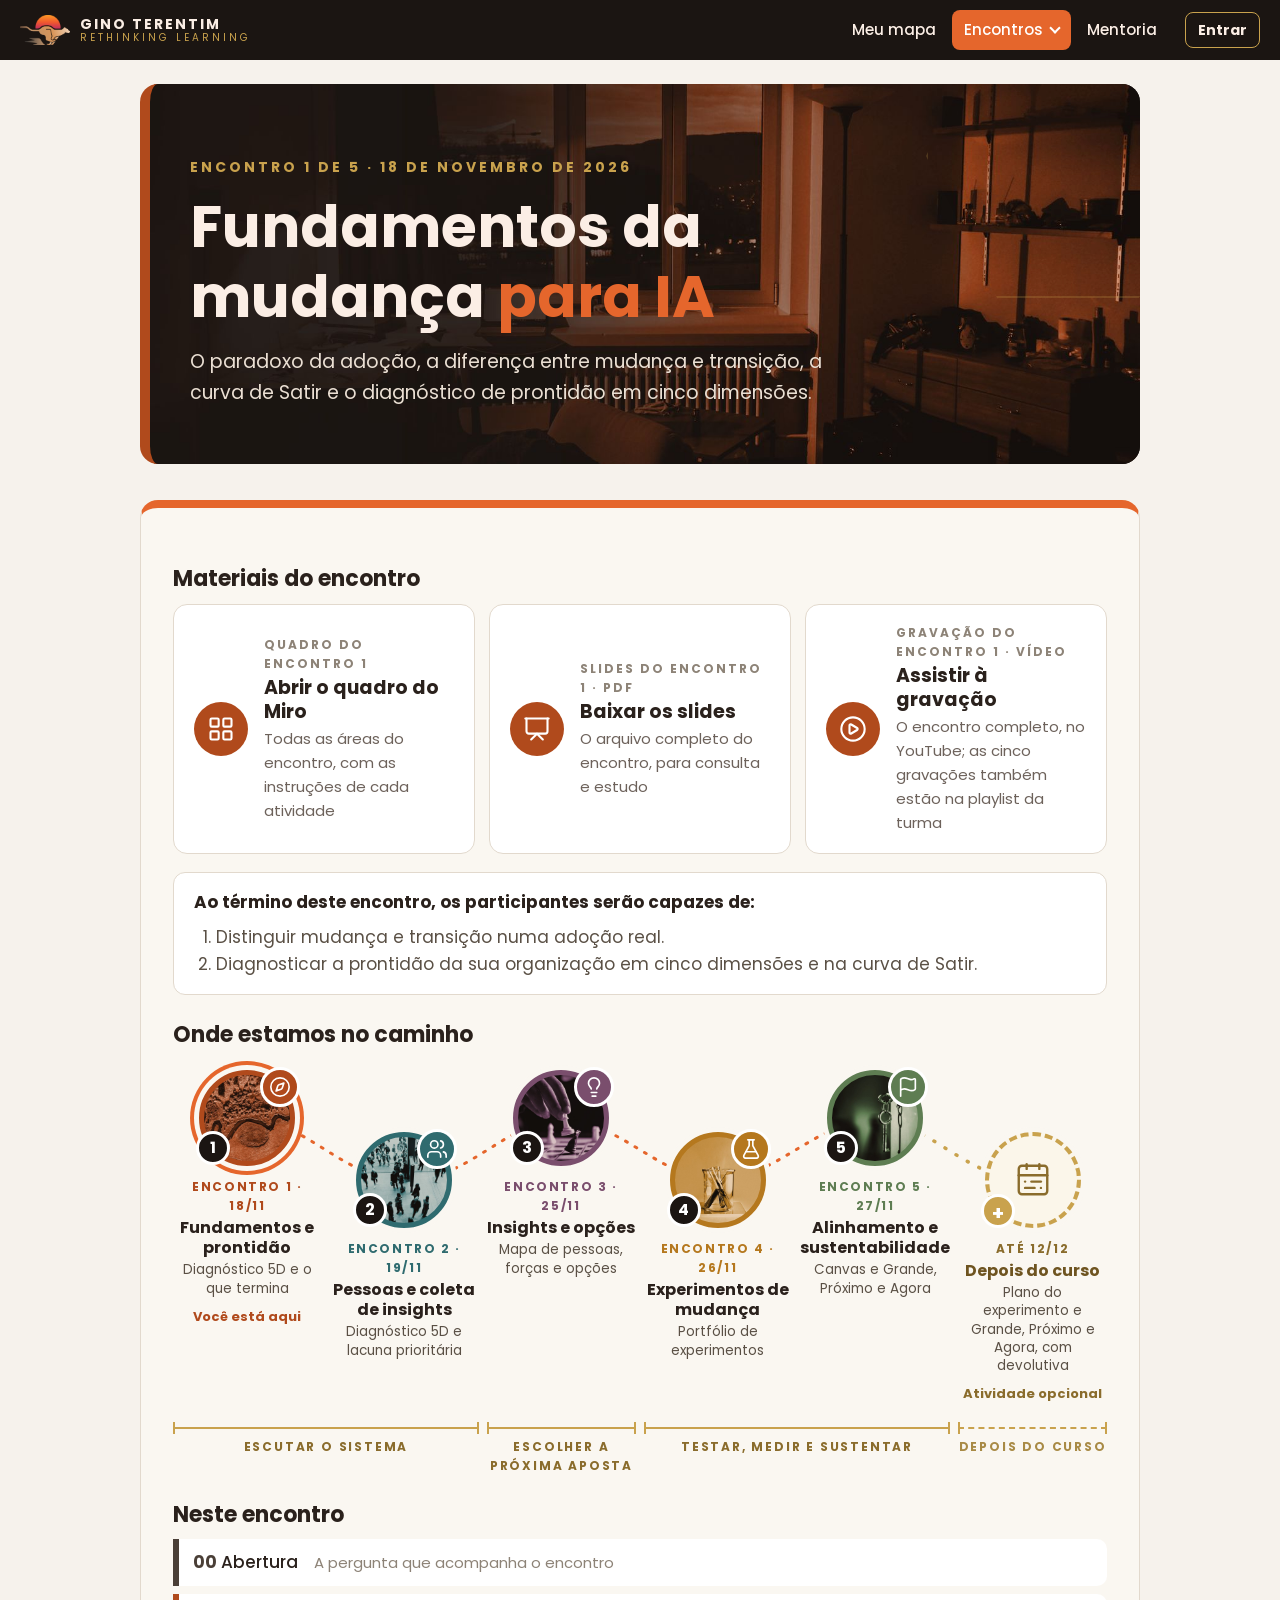
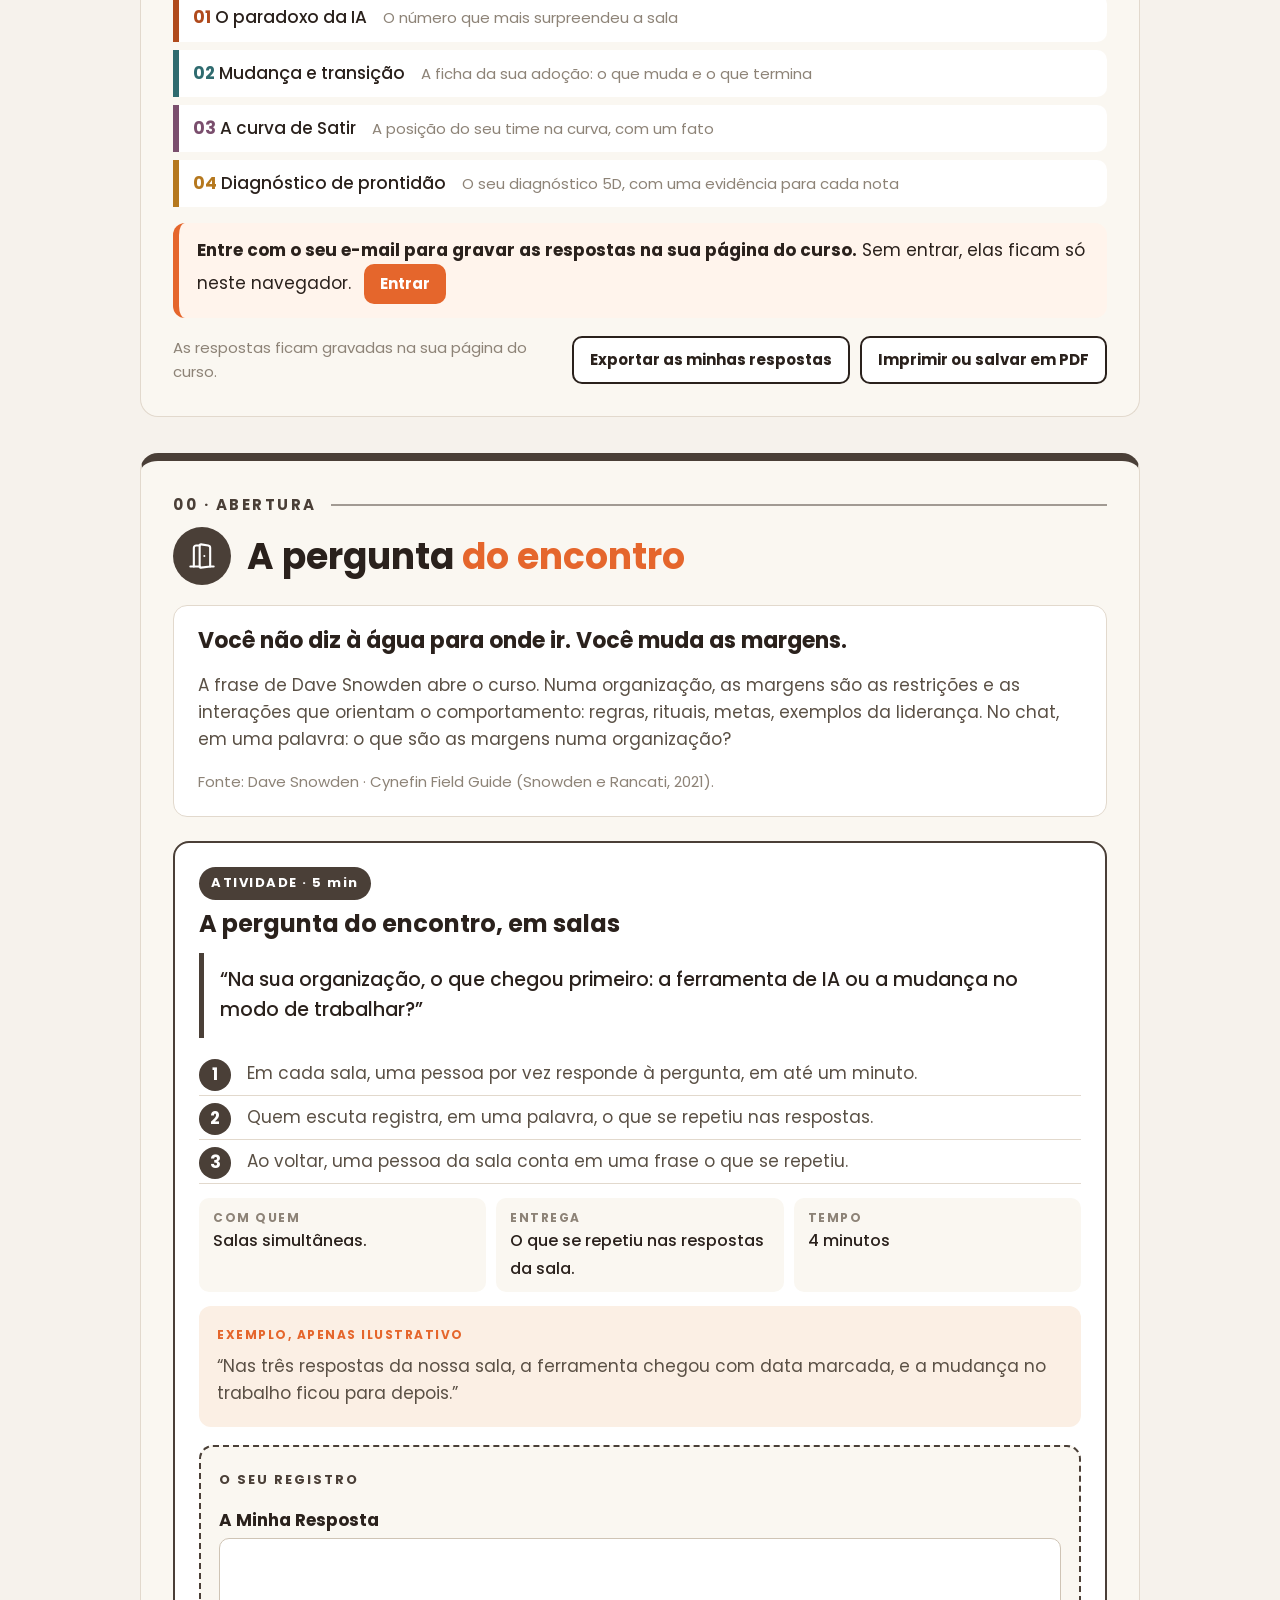
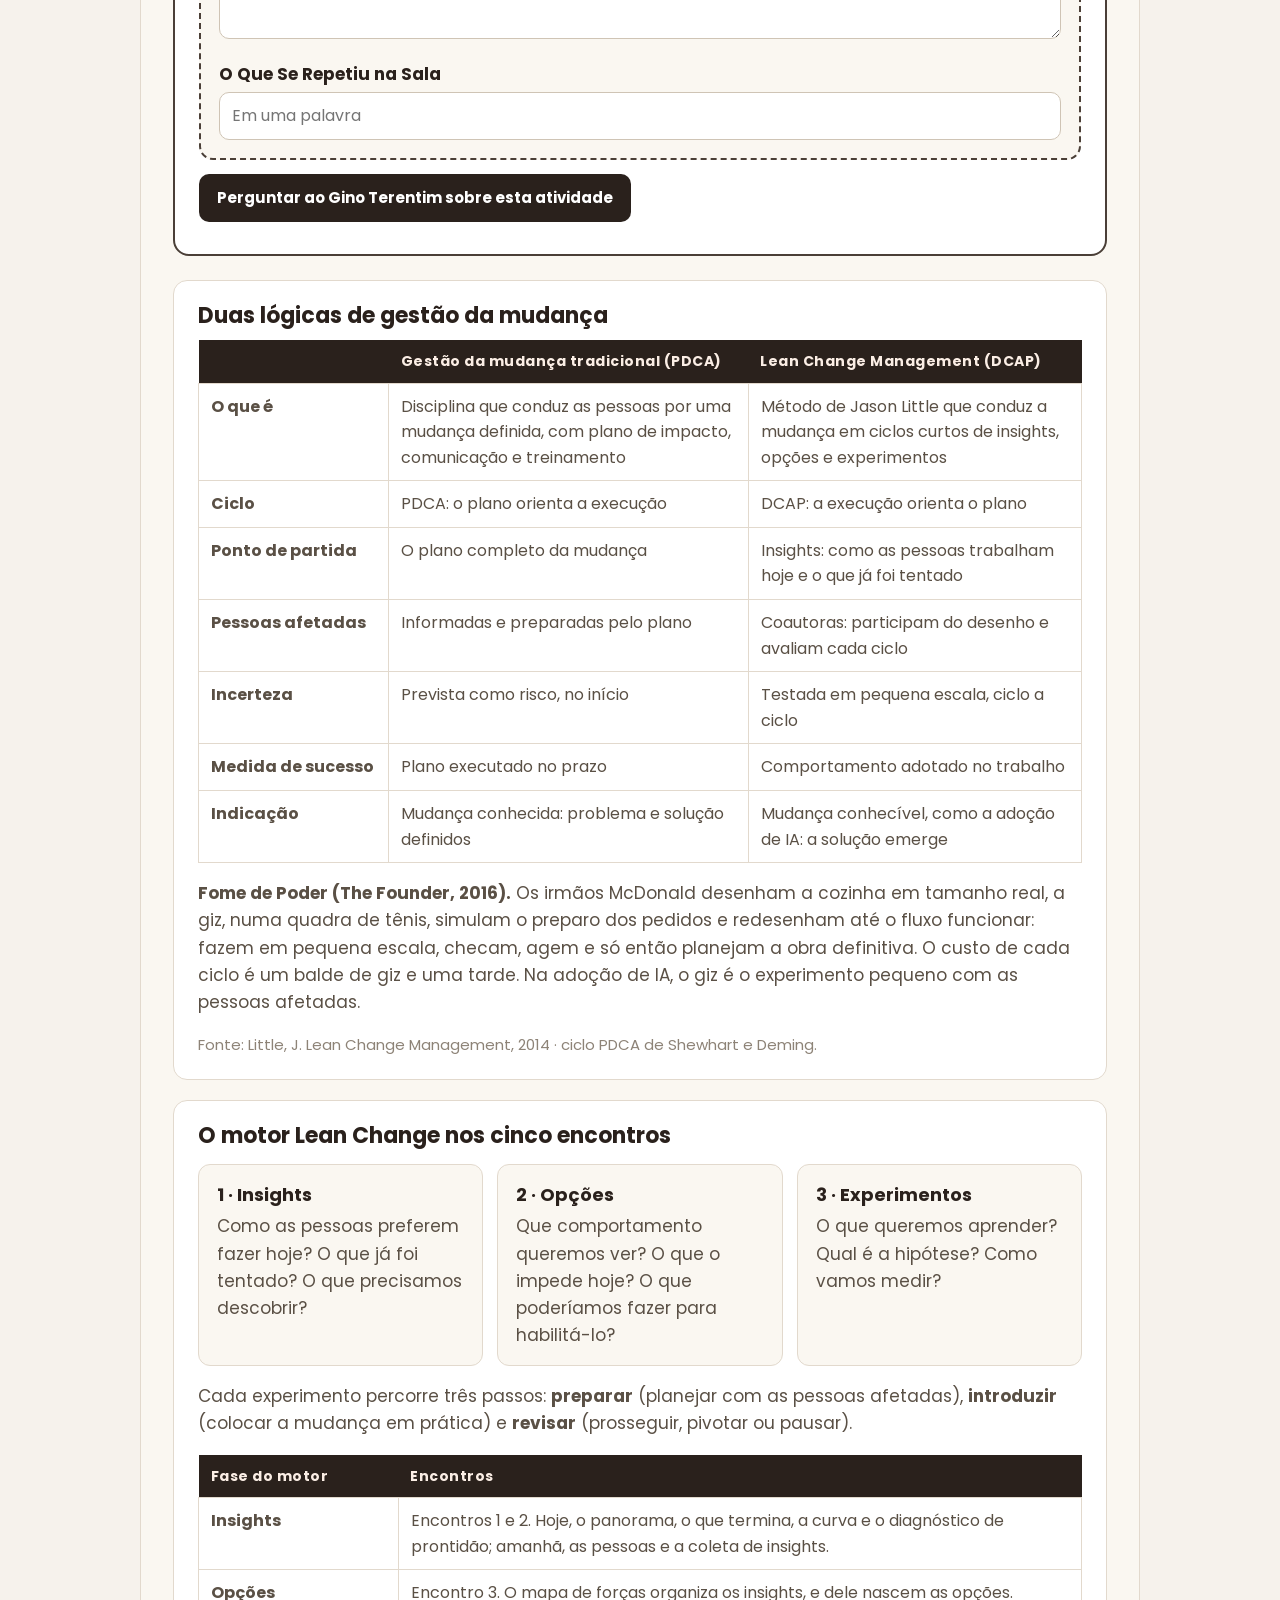
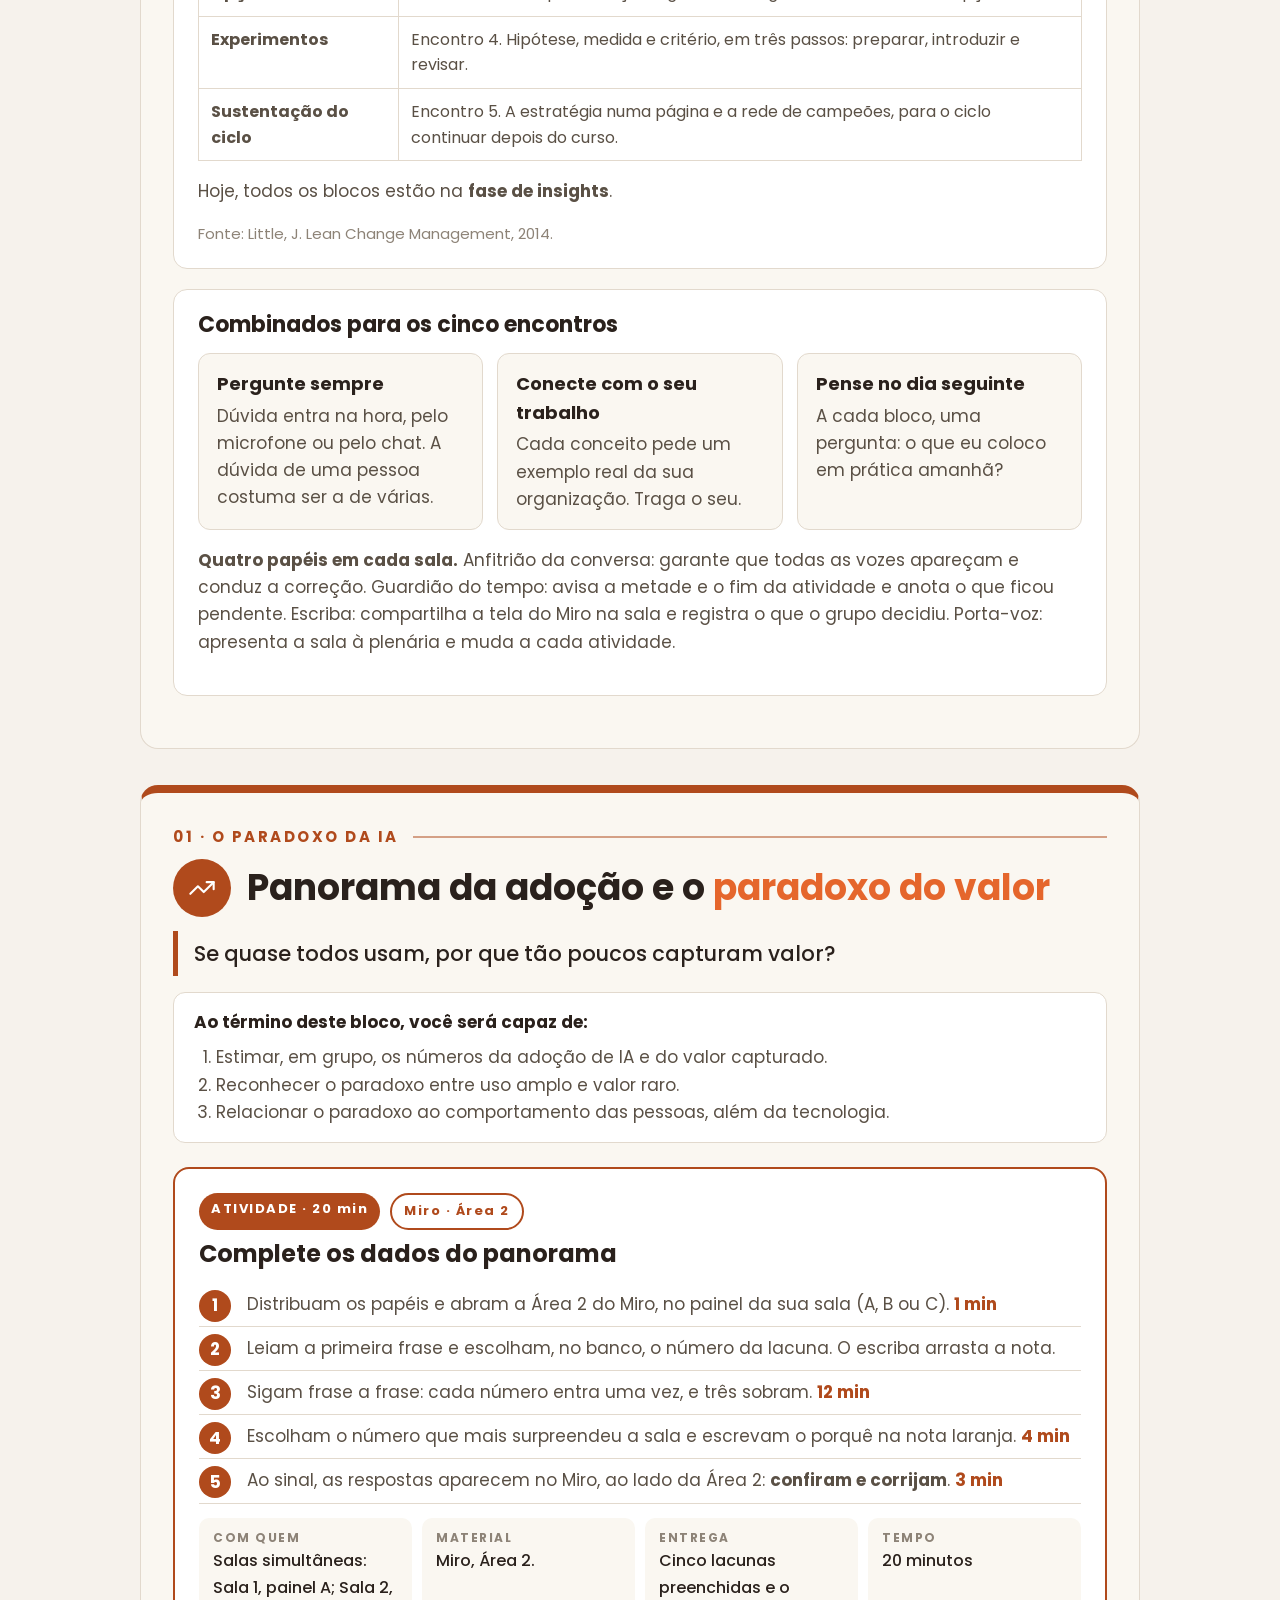
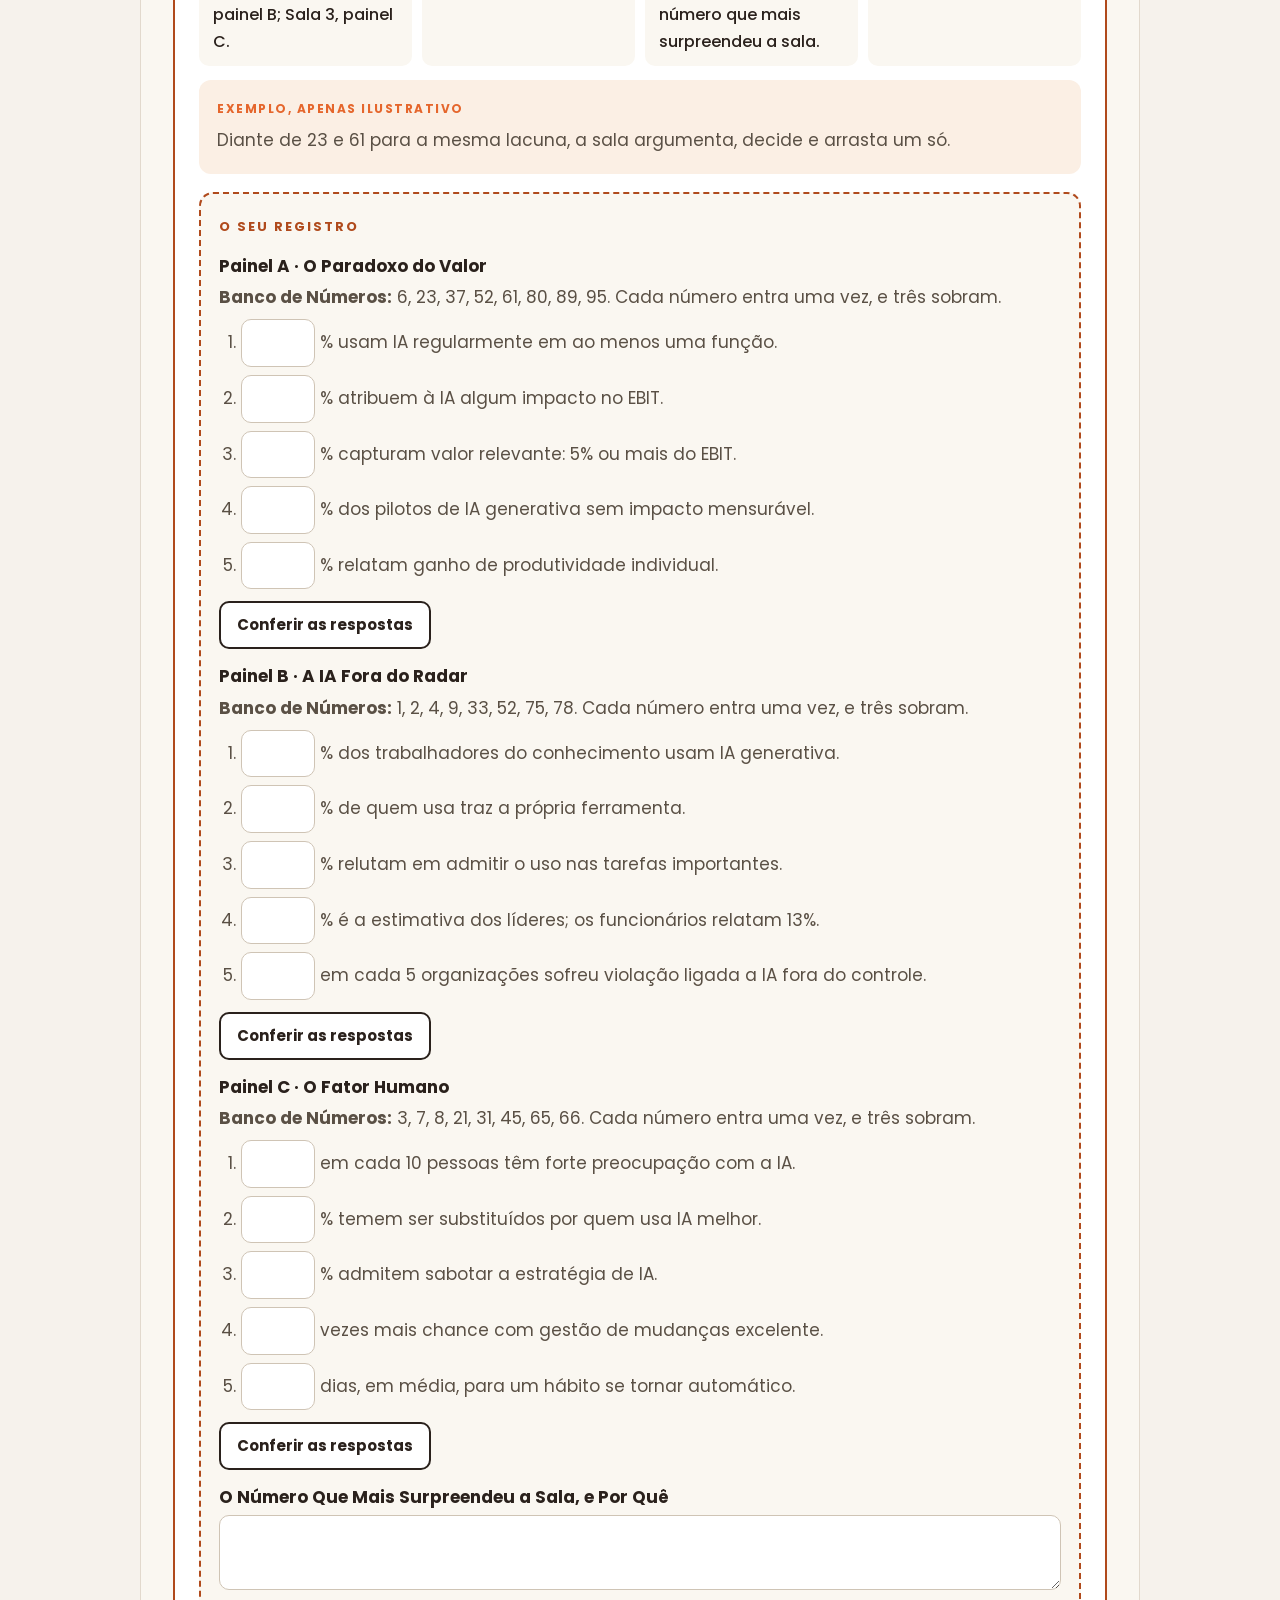
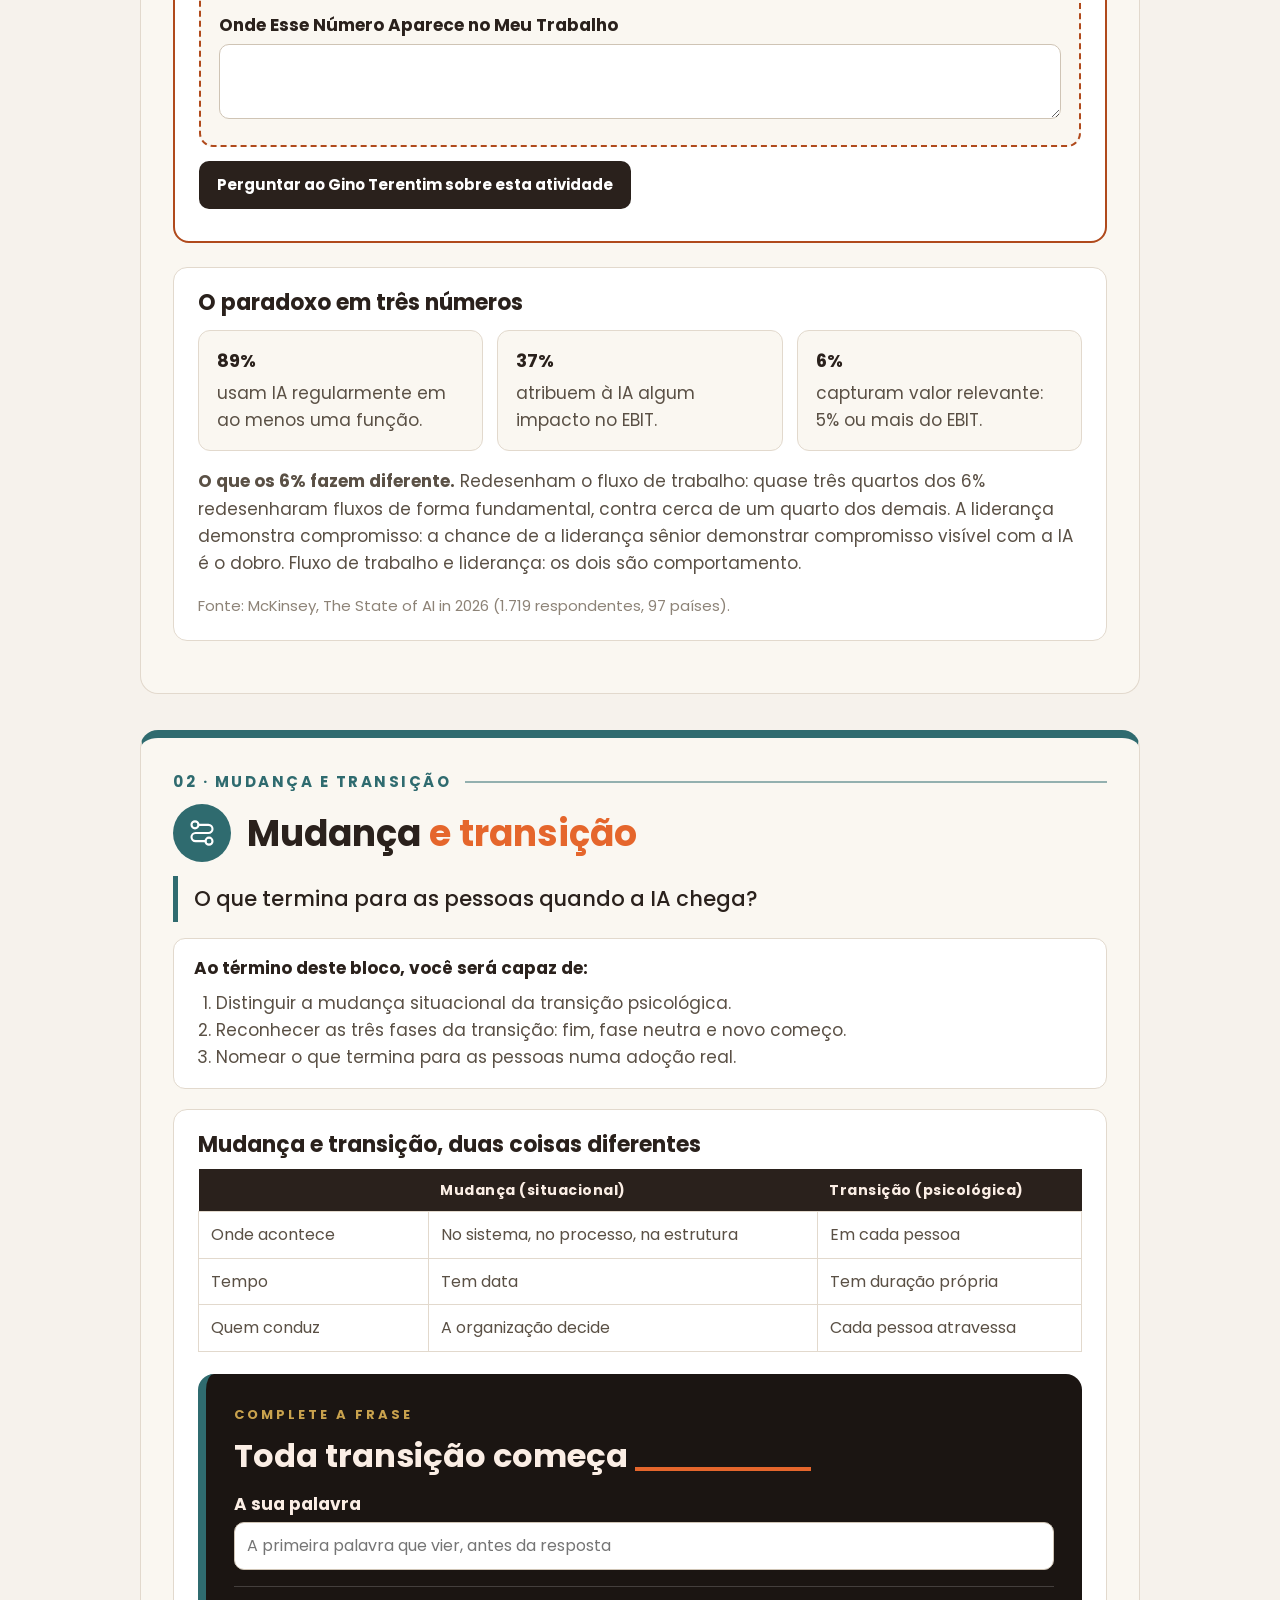
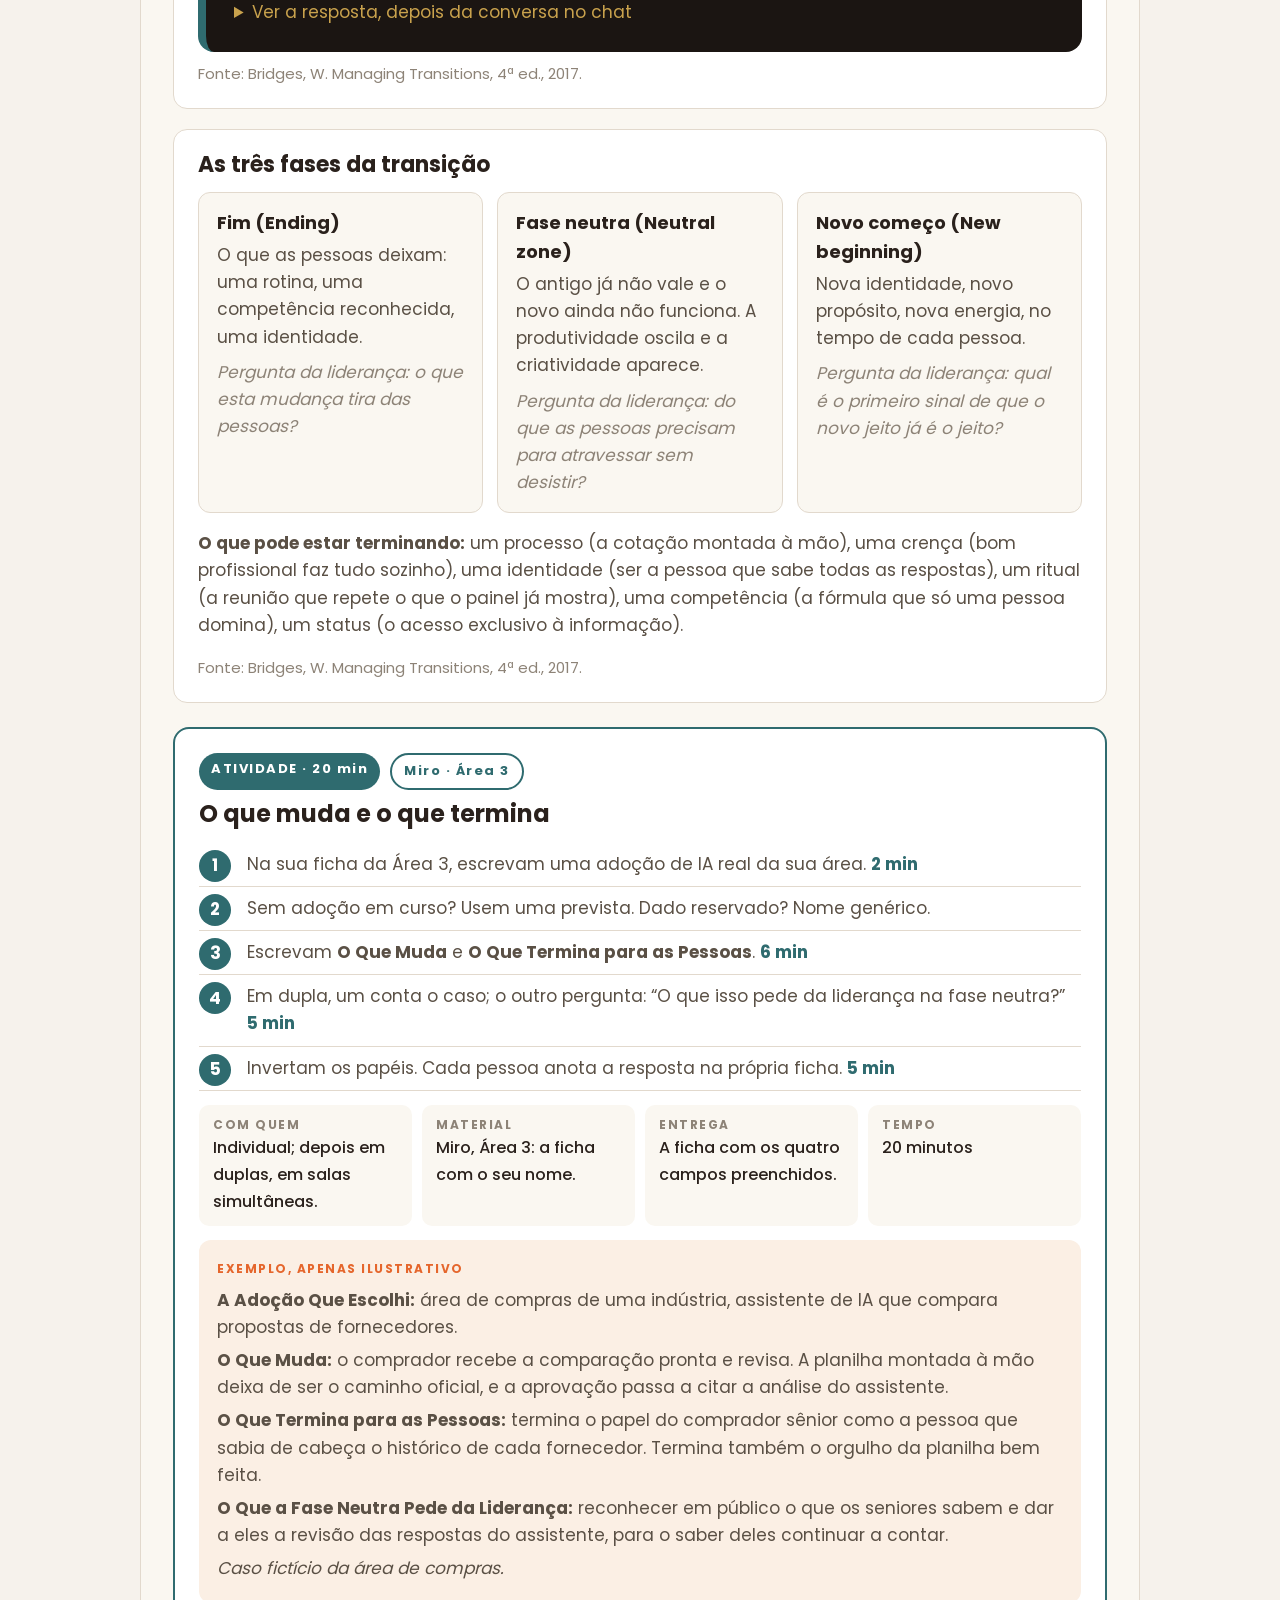
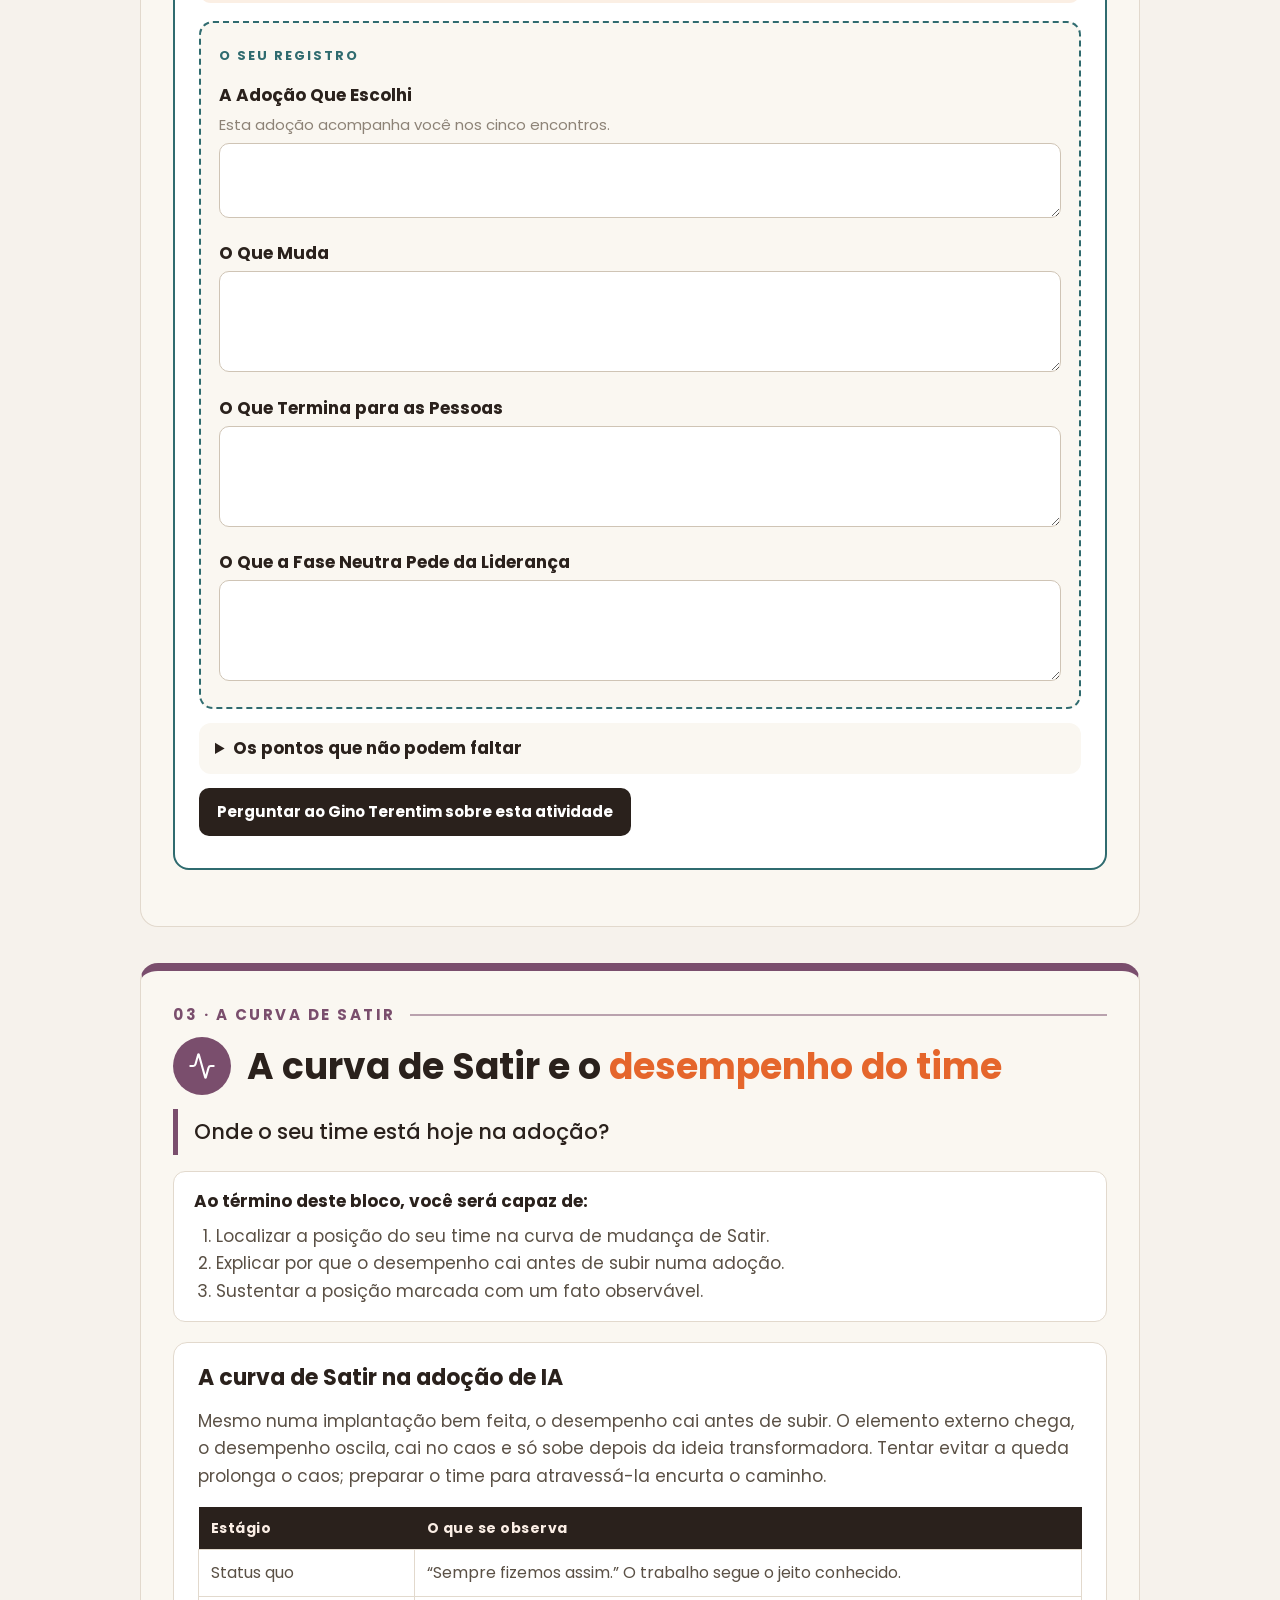
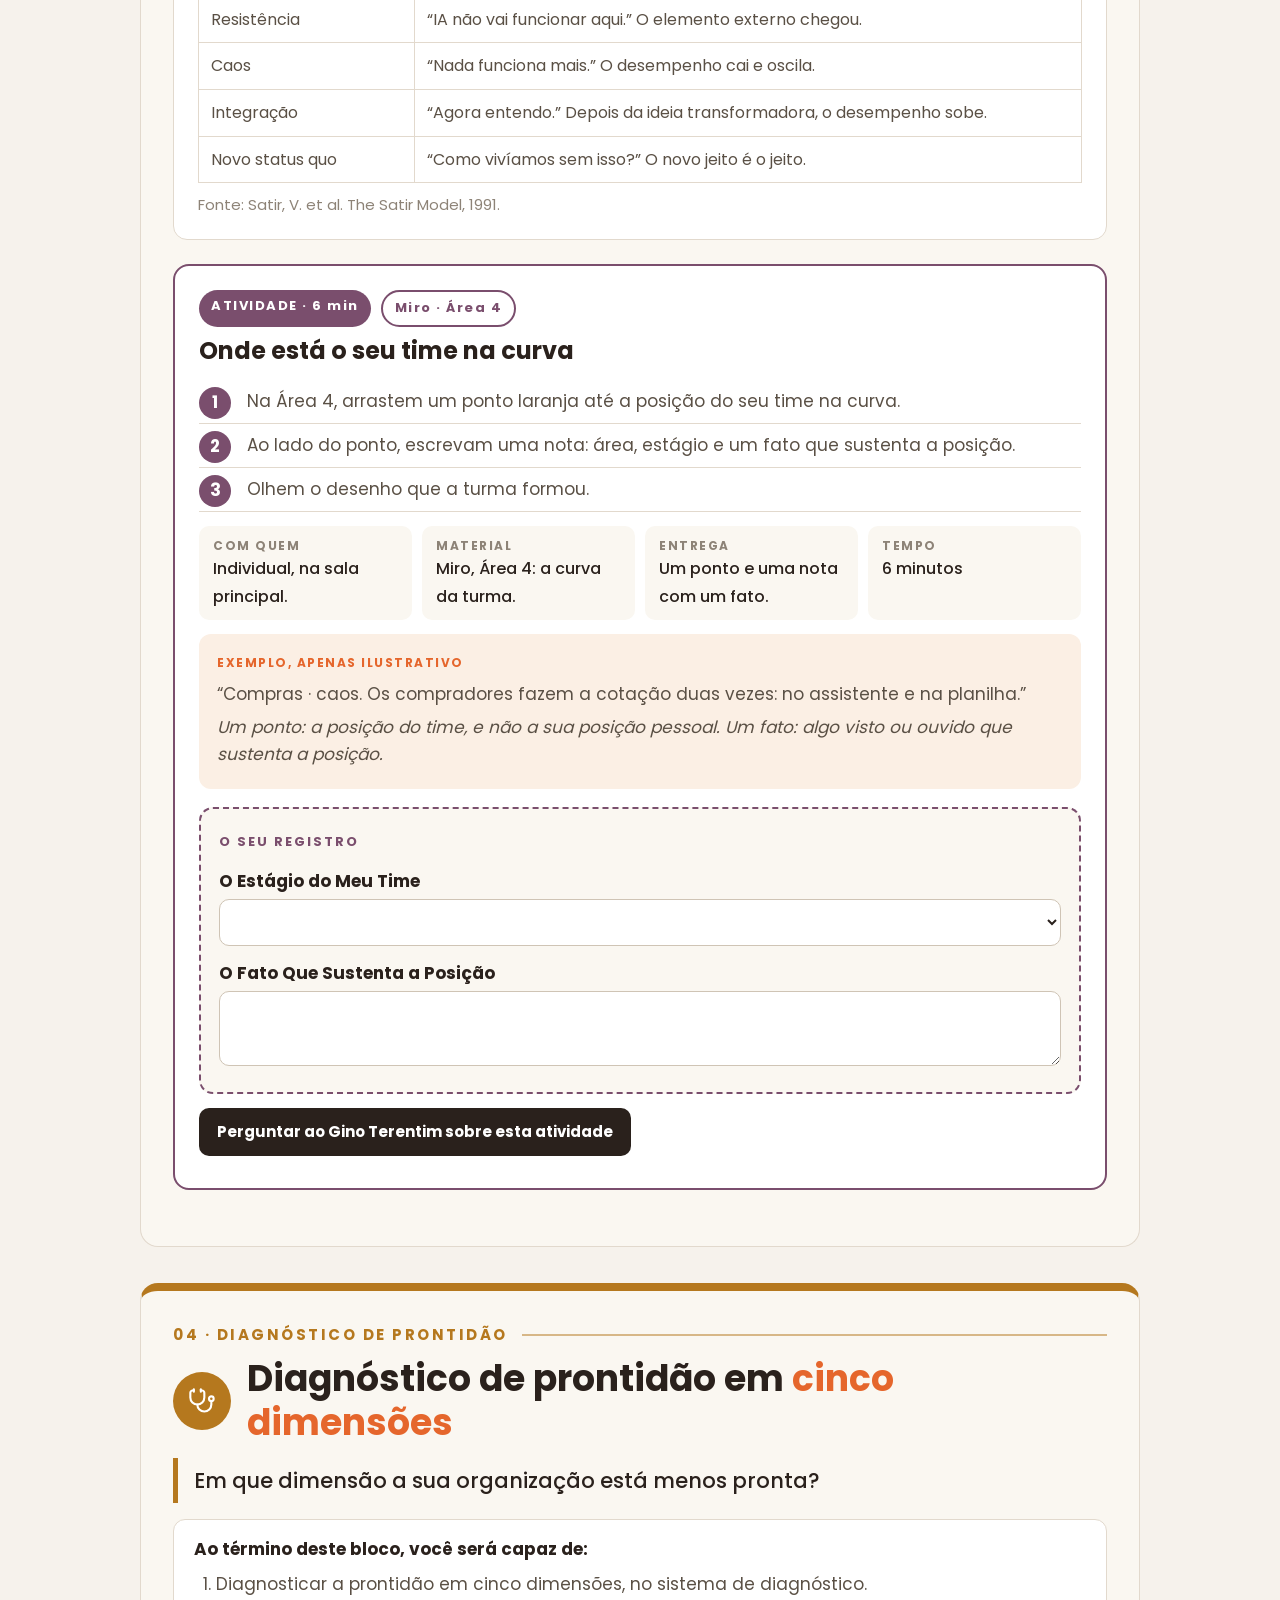
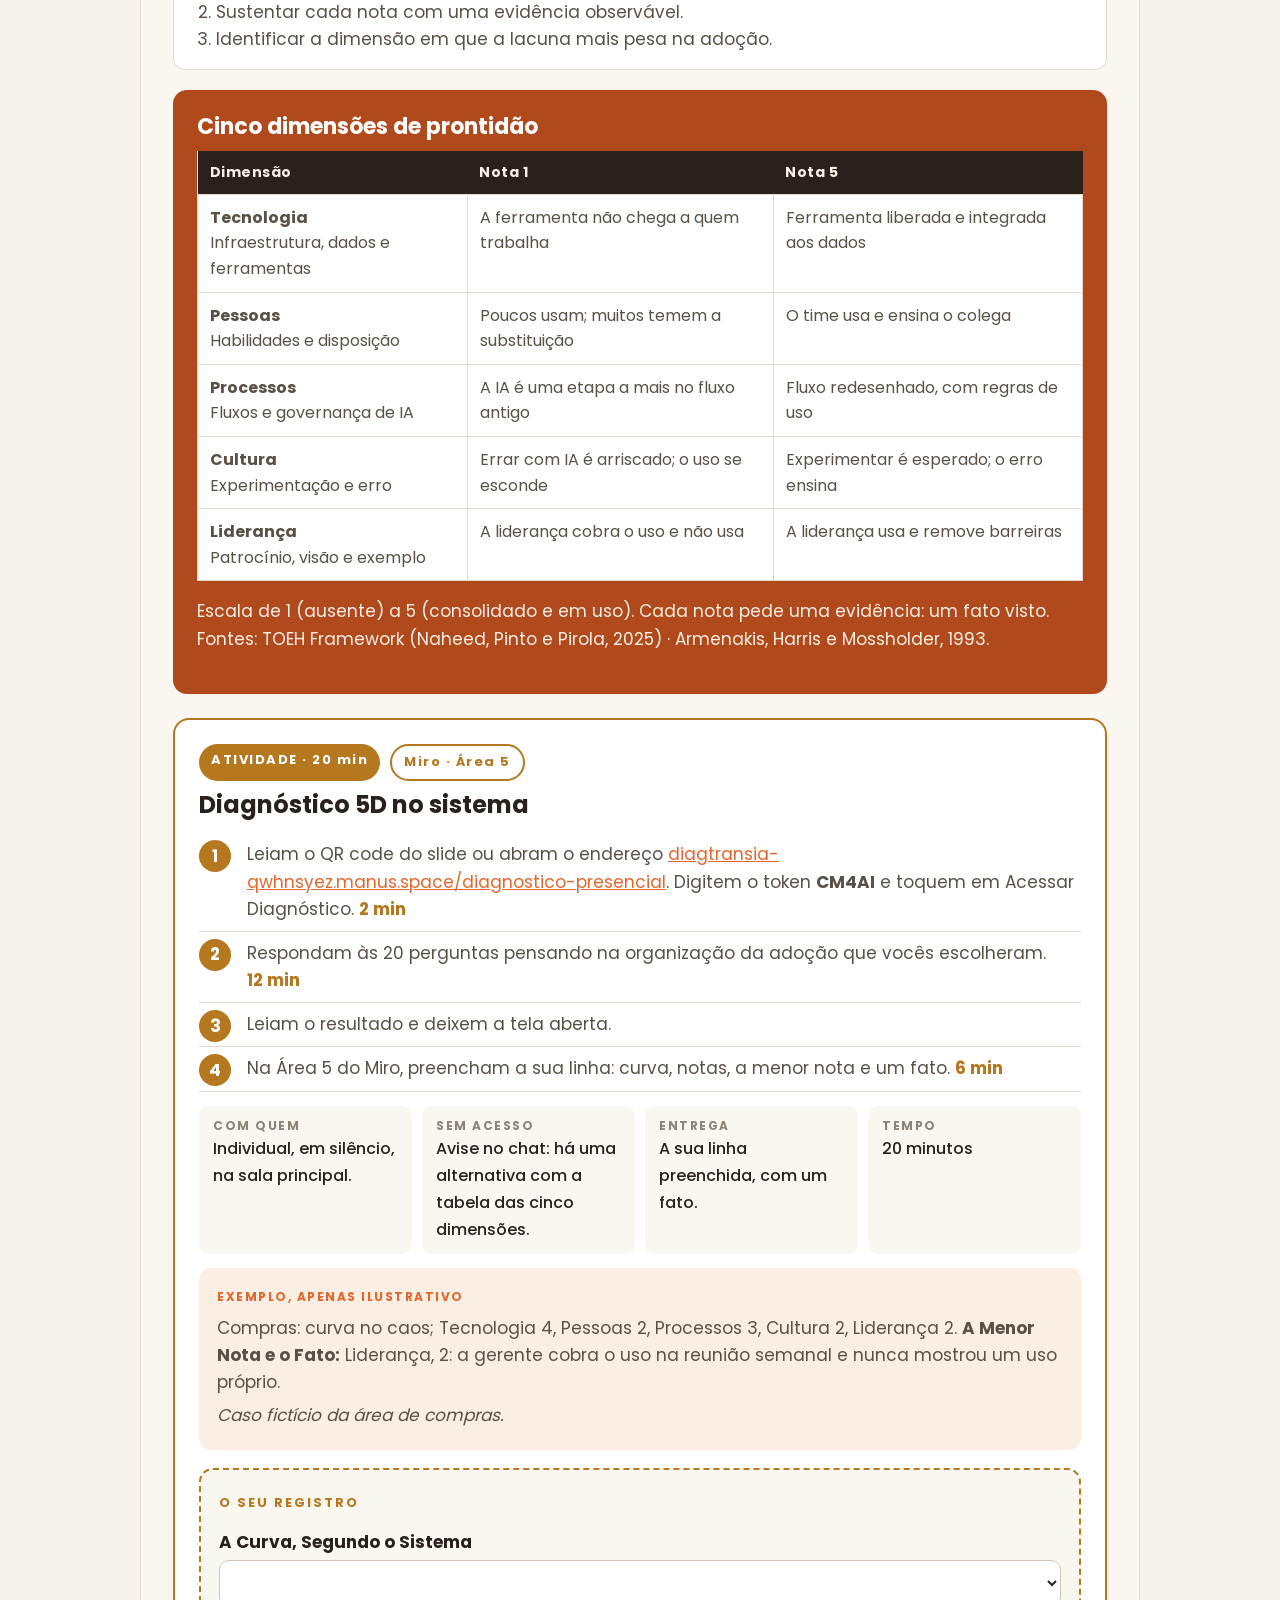
==== commit 383a3a0c: "Mapa do caminho: sexta parada, opcional, depois do curso (até 12/12), com ícone e traço diferenciado" ====
--- a/docs/e1.html
+++ b/docs/e1.html
@@ -219,6 +219,15 @@
 .rota--grande .parada__foto{width:124px;height:124px}
 .rota--grande .parada:nth-of-type(even){margin-top:76px}
 .rota--grande .parada b{font-size:17px}
+/* sexta parada: a atividade opcional depois do curso */
+.rota--seis,.rota--seis .rota__fases{grid-template-columns:repeat(6,1fr)}
+.rota__linha path.rota__extra{stroke:#C9A24D;stroke-dasharray:1 12;stroke-width:3.5}
+.parada--extra .parada__foto{background:#FBF6EA;border:4px dashed #C9A24D;display:grid;place-items:center}
+.parada--extra .parada__extra{display:grid;place-items:center}
+.parada--extra .parada__n{background:#C9A24D;font-size:20px}
+.parada--extra .parada__k,.parada--extra .parada__c{color:#8A6C2C}
+.parada--extra b{color:#6E5420}
+.rota__fases span:last-child{border-top-style:dashed;color:#A88A45}
 /* títulos de bloco com ícone */
 .bloco__t{display:flex;align-items:center;gap:16px;margin-bottom:.5em}
 .bloco__t h2{margin:0}
@@ -434,7 +443,7 @@
 </style></head>
 <body data-pg="e1">
 <header class="topo"><a class="marca" href="index.html"><img src="logo-gt-mark.png" alt=""><span><b>GINO TERENTIM</b><i>RETHINKING LEARNING</i></span></a><nav class="nav"><a href="index.html">Meu mapa</a><details class="nav-enc" data-nav-enc><summary>Encontros</summary><div class="nav-enc__lista"><a href="e1.html"><span class="nav-enc__n" style="--tom:#B04A1C">1</span><span><b>Encontro 1</b><i>Fundamentos e prontidão</i></span></a><a href="e2.html"><span class="nav-enc__n" style="--tom:#2F6B6F">2</span><span><b>Encontro 2</b><i>Pessoas e coleta de insights</i></span></a><a href="e3.html"><span class="nav-enc__n" style="--tom:#7A4E6D">3</span><span><b>Encontro 3</b><i>Insights e opções</i></span></a><a href="e4.html"><span class="nav-enc__n" style="--tom:#B5781E">4</span><span><b>Encontro 4</b><i>Experimentos de mudança</i></span></a><a href="e5.html"><span class="nav-enc__n" style="--tom:#5E7D52">5</span><span><b>Encontro 5</b><i>Alinhamento e sustentabilidade</i></span></a><span class="nav-enc__sep">MENTORES</span><a href="mentor.html"><span class="nav-enc__n" style="--tom:#B04A1C"><svg  class="lucide lucide-flask-conical"  xmlns="http://www.w3.org/2000/svg"  width="16"  height="16"  viewBox="0 0 24 24"  fill="none"  stroke="#FFFFFF"  stroke-width="2"  stroke-linecap="round"  stroke-linejoin="round">  <path d="M14 2v6a2 2 0 0 0 .245.96l5.51 10.08A2 2 0 0 1 18 22H6a2 2 0 0 1-1.755-2.96l5.51-10.08A2 2 0 0 0 10 8V2" />  <path d="M6.453 15h11.094" />  <path d="M8.5 2h7" /></svg></span><span><b>Mentor de experimentos</b><i>Encontros 4 e 5</i></span></a><a href="rede.html"><span class="nav-enc__n" style="--tom:#1F3B5C"><svg  class="lucide lucide-network"  xmlns="http://www.w3.org/2000/svg"  width="16"  height="16"  viewBox="0 0 24 24"  fill="none"  stroke="#FFFFFF"  stroke-width="2"  stroke-linecap="round"  stroke-linejoin="round">  <rect x="16" y="16" width="6" height="6" rx="1" />  <rect x="2" y="16" width="6" height="6" rx="1" />  <rect x="9" y="2" width="6" height="6" rx="1" />  <path d="M5 16v-3a1 1 0 0 1 1-1h12a1 1 0 0 1 1 1v3" />  <path d="M12 12V8" /></svg></span><span><b>Mentor da rede de campeões</b><i>Encontro 5</i></span></a></div></details><a href="mentoria.html">Mentoria</a></nav><span class="conta" data-conta></span></header>
-<main><section class="capa capa--foto" style="--tom:#B04A1C;--foto:url(img/e1.jpg)"><p class="capa__k">ENCONTRO 1 DE 5 · 18 DE NOVEMBRO DE 2026</p><h1>Fundamentos da mudança <em>para IA</em></h1><p class="capa__l">O paradoxo da adoção, a diferença entre mudança e transição, a curva de Satir e o diagnóstico de prontidão em cinco dimensões.</p></section><section class="bloco bloco--abre"><h3>Materiais do encontro</h3><div class="mats"><a class="mat" href="https://miro.com/app/board/uXjVENt1lIM=/" target="_blank" rel="noopener"><span class="disco" style="--tom:#B04A1C"><svg  class="lucide lucide-layout-grid"  xmlns="http://www.w3.org/2000/svg"  width="28"  height="28"  viewBox="0 0 24 24"  fill="none"  stroke="#FFFFFF"  stroke-width="1.8"  stroke-linecap="round"  stroke-linejoin="round">  <rect width="7" height="7" x="3" y="3" rx="1" />  <rect width="7" height="7" x="14" y="3" rx="1" />  <rect width="7" height="7" x="14" y="14" rx="1" />  <rect width="7" height="7" x="3" y="14" rx="1" /></svg></span><span><span class="mat__k">QUADRO DO ENCONTRO 1</span><b>Abrir o quadro do Miro</b><i>Todas as áreas do encontro, com as instruções de cada atividade</i></span></a><a class="mat" href="materiais/CM4AI-Online_E1_Slides-da-Turma_v4.pdf" download><span class="disco" style="--tom:#B04A1C"><svg  class="lucide lucide-presentation"  xmlns="http://www.w3.org/2000/svg"  width="28"  height="28"  viewBox="0 0 24 24"  fill="none"  stroke="#FFFFFF"  stroke-width="1.8"  stroke-linecap="round"  stroke-linejoin="round">  <path d="M2 3h20" />  <path d="M21 3v11a2 2 0 0 1-2 2H5a2 2 0 0 1-2-2V3" />  <path d="m7 21 5-5 5 5" /></svg></span><span><span class="mat__k">SLIDES DO ENCONTRO 1 · PDF</span><b>Baixar os slides</b><i>O arquivo completo do encontro, para consulta e estudo</i></span></a><a class="mat" href="https://youtu.be/wGTCWntsTew" target="_blank" rel="noopener"><span class="disco" style="--tom:#B04A1C"><svg  class="lucide lucide-circle-play"  xmlns="http://www.w3.org/2000/svg"  width="28"  height="28"  viewBox="0 0 24 24"  fill="none"  stroke="#FFFFFF"  stroke-width="1.8"  stroke-linecap="round"  stroke-linejoin="round">  <path d="M9 9.003a1 1 0 0 1 1.517-.859l4.997 2.997a1 1 0 0 1 0 1.718l-4.997 2.997A1 1 0 0 1 9 14.996z" />  <circle cx="12" cy="12" r="10" /></svg></span><span><span class="mat__k">GRAVAÇÃO DO ENCONTRO 1 · VÍDEO</span><b>Assistir à gravação</b><i>O encontro completo, no YouTube; as cinco gravações também estão na playlist da turma</i></span></a></div><div class="capaz"><b>Ao término deste encontro, os participantes serão capazes de:</b><ol><li>Distinguir mudança e transição numa adoção real.</li><li>Diagnosticar a prontidão da sua organização em cinco dimensões e na curva de Satir.</li></ol></div><h3>Onde estamos no caminho</h3><div class="rota"><svg class="rota__linha" viewBox="0 0 1000 200" preserveAspectRatio="none" aria-hidden="true"><path d="M100,62 C170,62 220,138 300,138 S430,62 500,62 S630,138 700,138 S830,62 900,62"/></svg><a class="parada aqui" data-parada="1" style="--tom:#B04A1C" href="e1.html"><span class="parada__foto" style="background-image:url(img/p1.jpg)"><span class="parada__n">1</span><span class="parada__ic"><svg  class="lucide lucide-compass"  xmlns="http://www.w3.org/2000/svg"  width="22"  height="22"  viewBox="0 0 24 24"  fill="none"  stroke="#FFFFFF"  stroke-width="1.8"  stroke-linecap="round"  stroke-linejoin="round">  <circle cx="12" cy="12" r="10" />  <path d="m16.24 7.76-1.804 5.411a2 2 0 0 1-1.265 1.265L7.76 16.24l1.804-5.411a2 2 0 0 1 1.265-1.265z" /></svg></span></span><span class="parada__k">ENCONTRO 1 · 18/11</span><b>Fundamentos e prontidão</b><em>Diagnóstico 5D e o que termina</em><small class="parada__c" data-cont>Você está aqui</small></a><a class="parada " data-parada="2" style="--tom:#2F6B6F" href="e2.html"><span class="parada__foto" style="background-image:url(img/p2.jpg)"><span class="parada__n">2</span><span class="parada__ic"><svg  class="lucide lucide-users"  xmlns="http://www.w3.org/2000/svg"  width="22"  height="22"  viewBox="0 0 24 24"  fill="none"  stroke="#FFFFFF"  stroke-width="1.8"  stroke-linecap="round"  stroke-linejoin="round">  <path d="M16 21v-2a4 4 0 0 0-4-4H6a4 4 0 0 0-4 4v2" />  <path d="M16 3.128a4 4 0 0 1 0 7.744" />  <path d="M22 21v-2a4 4 0 0 0-3-3.87" />  <circle cx="9" cy="7" r="4" /></svg></span></span><span class="parada__k">ENCONTRO 2 · 19/11</span><b>Pessoas e coleta de insights</b><em>Diagnóstico 5D e lacuna prioritária</em><small class="parada__c" data-cont></small></a><a class="parada " data-parada="3" style="--tom:#7A4E6D" href="e3.html" data-abre="2026-11-25" data-abre-txt="Abre em 25/11"><span class="parada__foto" style="background-image:url(img/p3.jpg)"><span class="parada__n">3</span><span class="parada__ic"><svg  class="lucide lucide-lightbulb"  xmlns="http://www.w3.org/2000/svg"  width="22"  height="22"  viewBox="0 0 24 24"  fill="none"  stroke="#FFFFFF"  stroke-width="1.8"  stroke-linecap="round"  stroke-linejoin="round">  <path d="M15 14c.2-1 .7-1.7 1.5-2.5 1-.9 1.5-2.2 1.5-3.5A6 6 0 0 0 6 8c0 1 .2 2.2 1.5 3.5.7.7 1.3 1.5 1.5 2.5" />  <path d="M9 18h6" />  <path d="M10 22h4" /></svg></span></span><span class="parada__k">ENCONTRO 3 · 25/11</span><b>Insights e opções</b><em>Mapa de pessoas, forças e opções</em><small class="parada__c" data-cont></small></a><a class="parada " data-parada="4" style="--tom:#B5781E" href="e4.html" data-abre="2026-11-26" data-abre-txt="Abre em 26/11"><span class="parada__foto" style="background-image:url(img/p4.jpg)"><span class="parada__n">4</span><span class="parada__ic"><svg  class="lucide lucide-flask-conical"  xmlns="http://www.w3.org/2000/svg"  width="22"  height="22"  viewBox="0 0 24 24"  fill="none"  stroke="#FFFFFF"  stroke-width="1.8"  stroke-linecap="round"  stroke-linejoin="round">  <path d="M14 2v6a2 2 0 0 0 .245.96l5.51 10.08A2 2 0 0 1 18 22H6a2 2 0 0 1-1.755-2.96l5.51-10.08A2 2 0 0 0 10 8V2" />  <path d="M6.453 15h11.094" />  <path d="M8.5 2h7" /></svg></span></span><span class="parada__k">ENCONTRO 4 · 26/11</span><b>Experimentos de mudança</b><em>Portfólio de experimentos</em><small class="parada__c" data-cont></small></a><a class="parada " data-parada="5" style="--tom:#5E7D52" href="e5.html" data-abre="2026-11-27" data-abre-txt="Abre em 27/11"><span class="parada__foto" style="background-image:url(img/p5.jpg)"><span class="parada__n">5</span><span class="parada__ic"><svg  class="lucide lucide-flag"  xmlns="http://www.w3.org/2000/svg"  width="22"  height="22"  viewBox="0 0 24 24"  fill="none"  stroke="#FFFFFF"  stroke-width="1.8"  stroke-linecap="round"  stroke-linejoin="round">  <path d="M4 22V4a1 1 0 0 1 .4-.8A6 6 0 0 1 8 2c3 0 5 2 7.333 2q2 0 3.067-.8A1 1 0 0 1 20 4v10a1 1 0 0 1-.4.8A6 6 0 0 1 16 16c-3 0-5-2-8-2a6 6 0 0 0-4 1.528" /></svg></span></span><span class="parada__k">ENCONTRO 5 · 27/11</span><b>Alinhamento e sustentabilidade</b><em>Canvas e Grande, Próximo e Agora</em><small class="parada__c" data-cont></small></a><div class="rota__fases"><span style="grid-column:span 2">Escutar o sistema</span><span style="grid-column:span 1">Escolher a próxima aposta</span><span style="grid-column:span 2">Testar, medir e sustentar</span></div></div><h3>Neste encontro</h3><ol class="indice"><li style="--tom:#4A3F37"><a href="#e1-ab"><b>00</b> Abertura</a><span>A pergunta que acompanha o encontro</span></li><li style="--tom:#B04A1C"><a href="#e1-b1"><b>01</b> O paradoxo da IA</a><span>O número que mais surpreendeu a sala</span></li><li style="--tom:#2F6B6F"><a href="#e1-b2"><b>02</b> Mudança e transição</a><span>A ficha da sua adoção: o que muda e o que termina</span></li><li style="--tom:#7A4E6D"><a href="#e1-b3"><b>03</b> A curva de Satir</a><span>A posição do seu time na curva, com um fato</span></li><li style="--tom:#B5781E"><a href="#e1-b4"><b>04</b> Diagnóstico de prontidão</a><span>O seu diagnóstico 5D, com uma evidência para cada nota</span></li></ol><div class="aviso-conta" data-aviso-conta hidden><b>Entre com o seu e-mail para gravar as respostas na sua página do curso.</b> Sem entrar, elas ficam só neste navegador. <a class="btn" href="index.html">Entrar</a></div><div class="barra"><span class="barra__s" data-salvo>As respostas ficam gravadas na sua página do curso.</span><button type="button" class="btn btn--sec" data-exportar>Exportar as minhas respostas</button><button type="button" class="btn btn--sec" data-imprimir>Imprimir ou salvar em PDF</button></div></section><section class="bloco" id="e1-ab" style="--tom:#4A3F37"><div class="eyebrow"><span>00 · ABERTURA</span><i></i></div><div class="bloco__t"><span class="disco"><svg  class="lucide lucide-door-open"  xmlns="http://www.w3.org/2000/svg"  width="28"  height="28"  viewBox="0 0 24 24"  fill="none"  stroke="#FFFFFF"  stroke-width="1.8"  stroke-linecap="round"  stroke-linejoin="round">  <path d="M10 21H2" />  <path d="M10 3H7a2 2 0 00-2 2v16" />  <path d="M14 12h.01" />  <path d="M19 21V5a2 2 0 00-1.675-1.974l-6.163-1.013A1 1 0 0010 3v18a1 1 0 001.124.992z" />  <path d="M22 21h-3" /></svg></span><h2>A pergunta <em>do encontro</em></h2></div><article class="conceito"><h3>Você não diz à água para onde ir. Você muda as margens.</h3><p>A frase de Dave Snowden abre o curso. Numa organização, as margens são as restrições e as interações que orientam o comportamento: regras, rituais, metas, exemplos da liderança. No chat, em uma palavra: o que são as margens numa organização?</p><p class="fonte">Fonte: Dave Snowden · Cynefin Field Guide (Snowden e Rancati, 2021).</p></article><article class="atividade" id="e1-a0"><div class="atividade__cab"><span class="selo">ATIVIDADE · 5 min</span></div><h3>A pergunta do encontro, em salas</h3><p class="pergunta pergunta--at">“Na sua organização, o que chegou primeiro: a ferramenta de IA ou a mudança no modo de trabalhar?”</p><ol class="passos"><li>Em cada sala, uma pessoa por vez responde à pergunta, em até um minuto.</li><li>Quem escuta registra, em uma palavra, o que se repetiu nas respostas.</li><li>Ao voltar, uma pessoa da sala conta em uma frase o que se repetiu.</li></ol><div class="meta"><div><span>Com quem</span><b>Salas simultâneas.</b></div><div><span>Entrega</span><b>O que se repetiu nas respostas da sala.</b></div><div><span>Tempo</span><b>4 minutos</b></div></div><div class="exemplo"><span>EXEMPLO, APENAS ILUSTRATIVO</span><p>“Nas três respostas da nossa sala, a ferramenta chegou com data marcada, e a mudança no trabalho ficou para depois.”</p></div><div class="registro"><span class="registro__t">O SEU REGISTRO</span><div class="campo"><label for="e1.a0.resp"><b>A Minha Resposta</b></label><textarea id="e1.a0.resp" data-k="e1.a0.resp" rows="3" placeholder=""></textarea></div><div class="campo"><label for="e1.a0.rep"><b>O Que Se Repetiu na Sala</b></label><input type="text" id="e1.a0.rep" data-k="e1.a0.rep" placeholder="Em uma palavra"></div></div><div class="duvidas" data-duvida="A pergunta do encontro, em salas"><p class="mentor"><button type="button" class="btn btn--mentor" data-duvida-abrir>Perguntar ao Gino Terentim sobre esta atividade</button></p><div class="duvidas__form" hidden><label class="duvidas__l">A sua dúvida para o Gino Terentim<textarea rows="4" placeholder="Escreva a dúvida com o contexto da sua adoção. Use o papel das pessoas, e não o nome."></textarea></label><div class="duvidas__acoes"><button type="button" class="btn" data-duvida-enviar>Enviar a dúvida</button><button type="button" class="btn btn--sec" data-duvida-cancelar>Cancelar</button></div></div><p class="duvidas__msg" aria-live="polite"></p><div class="duvidas__lista"></div></div></article><article class="conceito"><h3>Duas lógicas de gestão da mudança</h3><div class="tabela-w"><table class="tabela tabela--ler"><thead><tr><th></th><th>Gestão da mudança tradicional (PDCA)</th><th>Lean Change Management (DCAP)</th></tr></thead><tbody><tr><td><b>O que é</b></td><td>Disciplina que conduz as pessoas por uma mudança definida, com plano de impacto, comunicação e treinamento</td><td>Método de Jason Little que conduz a mudança em ciclos curtos de insights, opções e experimentos</td></tr><tr><td><b>Ciclo</b></td><td>PDCA: o plano orienta a execução</td><td>DCAP: a execução orienta o plano</td></tr><tr><td><b>Ponto de partida</b></td><td>O plano completo da mudança</td><td>Insights: como as pessoas trabalham hoje e o que já foi tentado</td></tr><tr><td><b>Pessoas afetadas</b></td><td>Informadas e preparadas pelo plano</td><td>Coautoras: participam do desenho e avaliam cada ciclo</td></tr><tr><td><b>Incerteza</b></td><td>Prevista como risco, no início</td><td>Testada em pequena escala, ciclo a ciclo</td></tr><tr><td><b>Medida de sucesso</b></td><td>Plano executado no prazo</td><td>Comportamento adotado no trabalho</td></tr><tr><td><b>Indicação</b></td><td>Mudança conhecida: problema e solução definidos</td><td>Mudança conhecível, como a adoção de IA: a solução emerge</td></tr></tbody></table></div><p><b>Fome de Poder (The Founder, 2016).</b> Os irmãos McDonald desenham a cozinha em tamanho real, a giz, numa quadra de tênis, simulam o preparo dos pedidos e redesenham até o fluxo funcionar: fazem em pequena escala, checam, agem e só então planejam a obra definitiva. O custo de cada ciclo é um balde de giz e uma tarde. Na adoção de IA, o giz é o experimento pequeno com as pessoas afetadas.</p><p class="fonte">Fonte: Little, J. Lean Change Management, 2014 · ciclo PDCA de Shewhart e Deming.</p></article><article class="conceito"><h3>O motor Lean Change nos cinco encontros</h3><div class="cards3"><div><b>1 · Insights</b><p>Como as pessoas preferem fazer hoje? O que já foi tentado? O que precisamos descobrir?</p></div><div><b>2 · Opções</b><p>Que comportamento queremos ver? O que o impede hoje? O que poderíamos fazer para habilitá-lo?</p></div><div><b>3 · Experimentos</b><p>O que queremos aprender? Qual é a hipótese? Como vamos medir?</p></div></div><p>Cada experimento percorre três passos: <b>preparar</b> (planejar com as pessoas afetadas), <b>introduzir</b> (colocar a mudança em prática) e <b>revisar</b> (prosseguir, pivotar ou pausar).</p><div class="tabela-w"><table class="tabela tabela--ler"><thead><tr><th>Fase do motor</th><th>Encontros</th></tr></thead><tbody><tr><td><b>Insights</b></td><td>Encontros 1 e 2. Hoje, o panorama, o que termina, a curva e o diagnóstico de prontidão; amanhã, as pessoas e a coleta de insights.</td></tr><tr><td><b>Opções</b></td><td>Encontro 3. O mapa de forças organiza os insights, e dele nascem as opções.</td></tr><tr><td><b>Experimentos</b></td><td>Encontro 4. Hipótese, medida e critério, em três passos: preparar, introduzir e revisar.</td></tr><tr><td><b>Sustentação do ciclo</b></td><td>Encontro 5. A estratégia numa página e a rede de campeões, para o ciclo continuar depois do curso.</td></tr></tbody></table></div><p>Hoje, todos os blocos estão na <b>fase de insights</b>.</p><p class="fonte">Fonte: Little, J. Lean Change Management, 2014.</p></article><article class="conceito"><h3>Combinados para os cinco encontros</h3><div class="cards3"><div><b>Pergunte sempre</b><p>Dúvida entra na hora, pelo microfone ou pelo chat. A dúvida de uma pessoa costuma ser a de várias.</p></div><div><b>Conecte com o seu trabalho</b><p>Cada conceito pede um exemplo real da sua organização. Traga o seu.</p></div><div><b>Pense no dia seguinte</b><p>A cada bloco, uma pergunta: o que eu coloco em prática amanhã?</p></div></div><p><b>Quatro papéis em cada sala.</b> Anfitrião da conversa: garante que todas as vozes apareçam e conduz a correção. Guardião do tempo: avisa a metade e o fim da atividade e anota o que ficou pendente. Escriba: compartilha a tela do Miro na sala e registra o que o grupo decidiu. Porta-voz: apresenta a sala à plenária e muda a cada atividade.</p></article></section><section class="bloco" id="e1-b1" style="--tom:#B04A1C"><div class="eyebrow"><span>01 · O PARADOXO DA IA</span><i></i></div><div class="bloco__t"><span class="disco"><svg  class="lucide lucide-trending-up"  xmlns="http://www.w3.org/2000/svg"  width="28"  height="28"  viewBox="0 0 24 24"  fill="none"  stroke="#FFFFFF"  stroke-width="1.8"  stroke-linecap="round"  stroke-linejoin="round">  <path d="M16 7h6v6" />  <path d="m22 7-8.5 8.5-5-5L2 17" /></svg></span><h2>Panorama da adoção e o <em>paradoxo do valor</em></h2></div><p class="pergunta">Se quase todos usam, por que tão poucos capturam valor?</p><div class="capaz"><b>Ao término deste bloco, você será capaz de:</b><ol><li>Estimar, em grupo, os números da adoção de IA e do valor capturado.</li><li>Reconhecer o paradoxo entre uso amplo e valor raro.</li><li>Relacionar o paradoxo ao comportamento das pessoas, além da tecnologia.</li></ol></div><article class="atividade" id="e1-a1"><div class="atividade__cab"><span class="selo">ATIVIDADE · 20 min</span><a class="selo selo--miro" href="https://miro.com/app/board/uXjVENt1lIM=/" target="_blank" rel="noopener">Miro · Área 2</a></div><h3>Complete os dados do panorama</h3><ol class="passos"><li>Distribuam os papéis e abram a Área 2 do Miro, no painel da sua sala (A, B ou C). <i>1 min</i></li><li>Leiam a primeira frase e escolham, no banco, o número da lacuna. O escriba arrasta a nota.</li><li>Sigam frase a frase: cada número entra uma vez, e três sobram. <i>12 min</i></li><li>Escolham o número que mais surpreendeu a sala e escrevam o porquê na nota laranja. <i>4 min</i></li><li>Ao sinal, as respostas aparecem no Miro, ao lado da Área 2: <b>confiram e corrijam</b>. <i>3 min</i></li></ol><div class="meta"><div><span>Com quem</span><b>Salas simultâneas: Sala 1, painel A; Sala 2, painel B; Sala 3, painel C.</b></div><div><span>Material</span><b>Miro, Área 2.</b></div><div><span>Entrega</span><b>Cinco lacunas preenchidas e o número que mais surpreendeu a sala.</b></div><div><span>Tempo</span><b>20 minutos</b></div></div><div class="exemplo"><span>EXEMPLO, APENAS ILUSTRATIVO</span><p>Diante de 23 e 61 para a mesma lacuna, a sala argumenta, decide e arrasta um só.</p></div><div class="registro"><span class="registro__t">O SEU REGISTRO</span><div class="campo"><label for="e1.a1.A"><b>Painel A · O Paradoxo do Valor</b></label><p class="banco"><b>Banco de Números:</b> 6, 23, 37, 52, 61, 80, 89, 95. Cada número entra uma vez, e três sobram.</p><ol class="lacunas"><li><input class="lacuna" type="text" inputmode="numeric" data-k="e1.a1.A.0" data-gab="89" aria-label="lacuna 1"> <span>% usam IA regularmente em ao menos uma função.</span></li><li><input class="lacuna" type="text" inputmode="numeric" data-k="e1.a1.A.1" data-gab="37" aria-label="lacuna 2"> <span>% atribuem à IA algum impacto no EBIT.</span></li><li><input class="lacuna" type="text" inputmode="numeric" data-k="e1.a1.A.2" data-gab="6" aria-label="lacuna 3"> <span>% capturam valor relevante: 5% ou mais do EBIT.</span></li><li><input class="lacuna" type="text" inputmode="numeric" data-k="e1.a1.A.3" data-gab="95" aria-label="lacuna 4"> <span>% dos pilotos de IA generativa sem impacto mensurável.</span></li><li><input class="lacuna" type="text" inputmode="numeric" data-k="e1.a1.A.4" data-gab="80" aria-label="lacuna 5"> <span>% relatam ganho de produtividade individual.</span></li></ol><button type="button" class="btn btn--sec" data-conferir>Conferir as respostas</button></div><div class="campo"><label for="e1.a1.B"><b>Painel B · A IA Fora do Radar</b></label><p class="banco"><b>Banco de Números:</b> 1, 2, 4, 9, 33, 52, 75, 78. Cada número entra uma vez, e três sobram.</p><ol class="lacunas"><li><input class="lacuna" type="text" inputmode="numeric" data-k="e1.a1.B.0" data-gab="75" aria-label="lacuna 1"> <span>% dos trabalhadores do conhecimento usam IA generativa.</span></li><li><input class="lacuna" type="text" inputmode="numeric" data-k="e1.a1.B.1" data-gab="78" aria-label="lacuna 2"> <span>% de quem usa traz a própria ferramenta.</span></li><li><input class="lacuna" type="text" inputmode="numeric" data-k="e1.a1.B.2" data-gab="52" aria-label="lacuna 3"> <span>% relutam em admitir o uso nas tarefas importantes.</span></li><li><input class="lacuna" type="text" inputmode="numeric" data-k="e1.a1.B.3" data-gab="4" aria-label="lacuna 4"> <span>% é a estimativa dos líderes; os funcionários relatam 13%.</span></li><li><input class="lacuna" type="text" inputmode="numeric" data-k="e1.a1.B.4" data-gab="1" aria-label="lacuna 5"> <span>em cada 5 organizações sofreu violação ligada a IA fora do controle.</span></li></ol><button type="button" class="btn btn--sec" data-conferir>Conferir as respostas</button></div><div class="campo"><label for="e1.a1.C"><b>Painel C · O Fator Humano</b></label><p class="banco"><b>Banco de Números:</b> 3, 7, 8, 21, 31, 45, 65, 66. Cada número entra uma vez, e três sobram.</p><ol class="lacunas"><li><input class="lacuna" type="text" inputmode="numeric" data-k="e1.a1.C.0" data-gab="8" aria-label="lacuna 1"> <span>em cada 10 pessoas têm forte preocupação com a IA.</span></li><li><input class="lacuna" type="text" inputmode="numeric" data-k="e1.a1.C.1" data-gab="65" aria-label="lacuna 2"> <span>% temem ser substituídos por quem usa IA melhor.</span></li><li><input class="lacuna" type="text" inputmode="numeric" data-k="e1.a1.C.2" data-gab="31" aria-label="lacuna 3"> <span>% admitem sabotar a estratégia de IA.</span></li><li><input class="lacuna" type="text" inputmode="numeric" data-k="e1.a1.C.3" data-gab="7" aria-label="lacuna 4"> <span>vezes mais chance com gestão de mudanças excelente.</span></li><li><input class="lacuna" type="text" inputmode="numeric" data-k="e1.a1.C.4" data-gab="66" aria-label="lacuna 5"> <span>dias, em média, para um hábito se tornar automático.</span></li></ol><button type="button" class="btn btn--sec" data-conferir>Conferir as respostas</button></div><div class="campo"><label for="e1.a1.surp"><b>O Número Que Mais Surpreendeu a Sala, e Por Quê</b></label><textarea id="e1.a1.surp" data-k="e1.a1.surp" rows="2" placeholder=""></textarea></div><div class="campo"><label for="e1.a1.meu"><b>Onde Esse Número Aparece no Meu Trabalho</b></label><textarea id="e1.a1.meu" data-k="e1.a1.meu" rows="2" placeholder=""></textarea></div></div><div class="duvidas" data-duvida="Complete os dados do panorama"><p class="mentor"><button type="button" class="btn btn--mentor" data-duvida-abrir>Perguntar ao Gino Terentim sobre esta atividade</button></p><div class="duvidas__form" hidden><label class="duvidas__l">A sua dúvida para o Gino Terentim<textarea rows="4" placeholder="Escreva a dúvida com o contexto da sua adoção. Use o papel das pessoas, e não o nome."></textarea></label><div class="duvidas__acoes"><button type="button" class="btn" data-duvida-enviar>Enviar a dúvida</button><button type="button" class="btn btn--sec" data-duvida-cancelar>Cancelar</button></div></div><p class="duvidas__msg" aria-live="polite"></p><div class="duvidas__lista"></div></div></article><article class="conceito"><h3>O paradoxo em três números</h3><div class="cards3"><div><b>89%</b><p>usam IA regularmente em ao menos uma função.</p></div><div><b>37%</b><p>atribuem à IA algum impacto no EBIT.</p></div><div><b>6%</b><p>capturam valor relevante: 5% ou mais do EBIT.</p></div></div><p><b>O que os 6% fazem diferente.</b> Redesenham o fluxo de trabalho: quase três quartos dos 6% redesenharam fluxos de forma fundamental, contra cerca de um quarto dos demais. A liderança demonstra compromisso: a chance de a liderança sênior demonstrar compromisso visível com a IA é o dobro. Fluxo de trabalho e liderança: os dois são comportamento.</p><p class="fonte">Fonte: McKinsey, The State of AI in 2026 (1.719 respondentes, 97 países).</p></article></section><section class="bloco" id="e1-b2" style="--tom:#2F6B6F"><div class="eyebrow"><span>02 · MUDANÇA E TRANSIÇÃO</span><i></i></div><div class="bloco__t"><span class="disco"><svg  class="lucide lucide-route"  xmlns="http://www.w3.org/2000/svg"  width="28"  height="28"  viewBox="0 0 24 24"  fill="none"  stroke="#FFFFFF"  stroke-width="1.8"  stroke-linecap="round"  stroke-linejoin="round">  <path d="M9 5h8.5a1 1 0 010 7h-11a1 1 0 000 7H15" />  <circle cx="18" cy="19" r="3" />  <circle cx="6" cy="5" r="3" /></svg></span><h2>Mudança <em>e transição</em></h2></div><p class="pergunta">O que termina para as pessoas quando a IA chega?</p><div class="capaz"><b>Ao término deste bloco, você será capaz de:</b><ol><li>Distinguir a mudança situacional da transição psicológica.</li><li>Reconhecer as três fases da transição: fim, fase neutra e novo começo.</li><li>Nomear o que termina para as pessoas numa adoção real.</li></ol></div><article class="conceito"><h3>Mudança e transição, duas coisas diferentes</h3><div class="tabela-w"><table class="tabela tabela--ler"><thead><tr><th></th><th>Mudança (situacional)</th><th>Transição (psicológica)</th></tr></thead><tbody><tr><td>Onde acontece</td><td>No sistema, no processo, na estrutura</td><td>Em cada pessoa</td></tr><tr><td>Tempo</td><td>Tem data</td><td>Tem duração própria</td></tr><tr><td>Quem conduz</td><td>A organização decide</td><td>Cada pessoa atravessa</td></tr></tbody></table></div><div class="completar"><span class="completar__k">COMPLETE A FRASE</span><p class="completar__f">Toda transição começa <span class="completar__l"></span></p><div class="campo"><label for="e1.b2.frase"><b>A sua palavra</b></label><input type="text" id="e1.b2.frase" data-k="e1.b2.frase" placeholder="A primeira palavra que vier, antes da resposta"></div><details class="resposta"><summary>Ver a resposta, depois da conversa no chat</summary><p>Toda transição começa <b>com um fim</b>. Antes de aprender o novo, as pessoas deixam algo: uma rotina, uma competência reconhecida, a identidade de quem sabia. Quem anuncia o novo começo sem reconhecer o fim encontra resistência e costuma chamá-la de falta de engajamento.</p></details></div><p class="fonte">Fonte: Bridges, W. Managing Transitions, 4ª ed., 2017.</p></article><article class="conceito"><h3>As três fases da transição</h3><div class="cards3"><div><b>Fim (Ending)</b><p>O que as pessoas deixam: uma rotina, uma competência reconhecida, uma identidade. <i>Pergunta da liderança: o que esta mudança tira das pessoas?</i></p></div><div><b>Fase neutra (Neutral zone)</b><p>O antigo já não vale e o novo ainda não funciona. A produtividade oscila e a criatividade aparece. <i>Pergunta da liderança: do que as pessoas precisam para atravessar sem desistir?</i></p></div><div><b>Novo começo (New beginning)</b><p>Nova identidade, novo propósito, nova energia, no tempo de cada pessoa. <i>Pergunta da liderança: qual é o primeiro sinal de que o novo jeito já é o jeito?</i></p></div></div><p><b>O que pode estar terminando:</b> um processo (a cotação montada à mão), uma crença (bom profissional faz tudo sozinho), uma identidade (ser a pessoa que sabe todas as respostas), um ritual (a reunião que repete o que o painel já mostra), uma competência (a fórmula que só uma pessoa domina), um status (o acesso exclusivo à informação).</p><p class="fonte">Fonte: Bridges, W. Managing Transitions, 4ª ed., 2017.</p></article><article class="atividade" id="e1-a2"><div class="atividade__cab"><span class="selo">ATIVIDADE · 20 min</span><a class="selo selo--miro" href="https://miro.com/app/board/uXjVENt1lIM=/" target="_blank" rel="noopener">Miro · Área 3</a></div><h3>O que muda e o que termina</h3><ol class="passos"><li>Na sua ficha da Área 3, escrevam uma adoção de IA real da sua área. <i>2 min</i></li><li>Sem adoção em curso? Usem uma prevista. Dado reservado? Nome genérico.</li><li>Escrevam <b>O Que Muda</b> e <b>O Que Termina para as Pessoas</b>. <i>6 min</i></li><li>Em dupla, um conta o caso; o outro pergunta: “O que isso pede da liderança na fase neutra?” <i>5 min</i></li><li>Invertam os papéis. Cada pessoa anota a resposta na própria ficha. <i>5 min</i></li></ol><div class="meta"><div><span>Com quem</span><b>Individual; depois em duplas, em salas simultâneas.</b></div><div><span>Material</span><b>Miro, Área 3: a ficha com o seu nome.</b></div><div><span>Entrega</span><b>A ficha com os quatro campos preenchidos.</b></div><div><span>Tempo</span><b>20 minutos</b></div></div><div class="exemplo"><span>EXEMPLO, APENAS ILUSTRATIVO</span><p><b>A Adoção Que Escolhi:</b> área de compras de uma indústria, assistente de IA que compara propostas de fornecedores.</p><p><b>O Que Muda:</b> o comprador recebe a comparação pronta e revisa. A planilha montada à mão deixa de ser o caminho oficial, e a aprovação passa a citar a análise do assistente.</p><p><b>O Que Termina para as Pessoas:</b> termina o papel do comprador sênior como a pessoa que sabia de cabeça o histórico de cada fornecedor. Termina também o orgulho da planilha bem feita.</p><p><b>O Que a Fase Neutra Pede da Liderança:</b> reconhecer em público o que os seniores sabem e dar a eles a revisão das respostas do assistente, para o saber deles continuar a contar.</p><p><i>Caso fictício da área de compras.</i></p></div><div class="registro"><span class="registro__t">O SEU REGISTRO</span><div class="campo"><label for="e1.a2.adocao"><b>A Adoção Que Escolhi</b></label><p class="dica">Esta adoção acompanha você nos cinco encontros.</p><textarea id="e1.a2.adocao" data-k="e1.a2.adocao" rows="2" placeholder=""></textarea></div><div class="campo"><label for="e1.a2.muda"><b>O Que Muda</b></label><textarea id="e1.a2.muda" data-k="e1.a2.muda" rows="3" placeholder=""></textarea></div><div class="campo"><label for="e1.a2.termina"><b>O Que Termina para as Pessoas</b></label><textarea id="e1.a2.termina" data-k="e1.a2.termina" rows="3" placeholder=""></textarea></div><div class="campo"><label for="e1.a2.neutra"><b>O Que a Fase Neutra Pede da Liderança</b></label><textarea id="e1.a2.neutra" data-k="e1.a2.neutra" rows="3" placeholder=""></textarea></div></div><details class="pontos"><summary>Os pontos que não podem faltar</summary><ul><li><b>O fim tem nome.</b> A ficha diz o que termina com um fato: um papel, uma rotina, um reconhecimento.</li><li><b>O fim tem gente.</b> Fica claro para quem termina. Perdas diferentes pedem conversas diferentes.</li><li><b>A travessia tem um pedido.</b> A liderança sabe o que oferecer: tempo, reconhecimento, segurança para errar.</li></ul></details><div class="duvidas" data-duvida="O que muda e o que termina"><p class="mentor"><button type="button" class="btn btn--mentor" data-duvida-abrir>Perguntar ao Gino Terentim sobre esta atividade</button></p><div class="duvidas__form" hidden><label class="duvidas__l">A sua dúvida para o Gino Terentim<textarea rows="4" placeholder="Escreva a dúvida com o contexto da sua adoção. Use o papel das pessoas, e não o nome."></textarea></label><div class="duvidas__acoes"><button type="button" class="btn" data-duvida-enviar>Enviar a dúvida</button><button type="button" class="btn btn--sec" data-duvida-cancelar>Cancelar</button></div></div><p class="duvidas__msg" aria-live="polite"></p><div class="duvidas__lista"></div></div></article></section><section class="bloco" id="e1-b3" style="--tom:#7A4E6D"><div class="eyebrow"><span>03 · A CURVA DE SATIR</span><i></i></div><div class="bloco__t"><span class="disco"><svg  class="lucide lucide-activity"  xmlns="http://www.w3.org/2000/svg"  width="28"  height="28"  viewBox="0 0 24 24"  fill="none"  stroke="#FFFFFF"  stroke-width="1.8"  stroke-linecap="round"  stroke-linejoin="round">  <path d="M22 12h-2.48a2 2 0 0 0-1.93 1.46l-2.35 8.36a.25.25 0 0 1-.48 0L9.24 2.18a.25.25 0 0 0-.48 0l-2.35 8.36A2 2 0 0 1 4.49 12H2" /></svg></span><h2>A curva de Satir e o <em>desempenho do time</em></h2></div><p class="pergunta">Onde o seu time está hoje na adoção?</p><div class="capaz"><b>Ao término deste bloco, você será capaz de:</b><ol><li>Localizar a posição do seu time na curva de mudança de Satir.</li><li>Explicar por que o desempenho cai antes de subir numa adoção.</li><li>Sustentar a posição marcada com um fato observável.</li></ol></div><article class="conceito"><h3>A curva de Satir na adoção de IA</h3><p>Mesmo numa implantação bem feita, o desempenho cai antes de subir. O elemento externo chega, o desempenho oscila, cai no caos e só sobe depois da ideia transformadora. Tentar evitar a queda prolonga o caos; preparar o time para atravessá-la encurta o caminho.</p><div class="tabela-w"><table class="tabela tabela--ler"><thead><tr><th>Estágio</th><th>O que se observa</th></tr></thead><tbody><tr><td>Status quo</td><td>“Sempre fizemos assim.” O trabalho segue o jeito conhecido.</td></tr><tr><td>Resistência</td><td>“IA não vai funcionar aqui.” O elemento externo chegou.</td></tr><tr><td>Caos</td><td>“Nada funciona mais.” O desempenho cai e oscila.</td></tr><tr><td>Integração</td><td>“Agora entendo.” Depois da ideia transformadora, o desempenho sobe.</td></tr><tr><td>Novo status quo</td><td>“Como vivíamos sem isso?” O novo jeito é o jeito.</td></tr></tbody></table></div><p class="fonte">Fonte: Satir, V. et al. The Satir Model, 1991.</p></article><article class="atividade" id="e1-a3"><div class="atividade__cab"><span class="selo">ATIVIDADE · 6 min</span><a class="selo selo--miro" href="https://miro.com/app/board/uXjVENt1lIM=/" target="_blank" rel="noopener">Miro · Área 4</a></div><h3>Onde está o seu time na curva</h3><ol class="passos"><li>Na Área 4, arrastem um ponto laranja até a posição do seu time na curva.</li><li>Ao lado do ponto, escrevam uma nota: área, estágio e um fato que sustenta a posição.</li><li>Olhem o desenho que a turma formou.</li></ol><div class="meta"><div><span>Com quem</span><b>Individual, na sala principal.</b></div><div><span>Material</span><b>Miro, Área 4: a curva da turma.</b></div><div><span>Entrega</span><b>Um ponto e uma nota com um fato.</b></div><div><span>Tempo</span><b>6 minutos</b></div></div><div class="exemplo"><span>EXEMPLO, APENAS ILUSTRATIVO</span><p>“Compras · caos. Os compradores fazem a cotação duas vezes: no assistente e na planilha.”</p><p><i>Um ponto: a posição do time, e não a sua posição pessoal. Um fato: algo visto ou ouvido que sustenta a posição.</i></p></div><div class="registro"><span class="registro__t">O SEU REGISTRO</span><div class="campo"><label for="e1.a3.estagio"><b>O Estágio do Meu Time</b></label><select id="e1.a3.estagio" data-k="e1.a3.estagio"><option></option><option>Status quo</option><option>Resistência</option><option>Caos</option><option>Integração</option><option>Novo status quo</option></select></div><div class="campo"><label for="e1.a3.fato"><b>O Fato Que Sustenta a Posição</b></label><textarea id="e1.a3.fato" data-k="e1.a3.fato" rows="2" placeholder=""></textarea></div></div><div class="duvidas" data-duvida="Onde está o seu time na curva"><p class="mentor"><button type="button" class="btn btn--mentor" data-duvida-abrir>Perguntar ao Gino Terentim sobre esta atividade</button></p><div class="duvidas__form" hidden><label class="duvidas__l">A sua dúvida para o Gino Terentim<textarea rows="4" placeholder="Escreva a dúvida com o contexto da sua adoção. Use o papel das pessoas, e não o nome."></textarea></label><div class="duvidas__acoes"><button type="button" class="btn" data-duvida-enviar>Enviar a dúvida</button><button type="button" class="btn btn--sec" data-duvida-cancelar>Cancelar</button></div></div><p class="duvidas__msg" aria-live="polite"></p><div class="duvidas__lista"></div></div></article></section><section class="bloco" id="e1-b4" style="--tom:#B5781E"><div class="eyebrow"><span>04 · DIAGNÓSTICO DE PRONTIDÃO</span><i></i></div><div class="bloco__t"><span class="disco"><svg  class="lucide lucide-stethoscope"  xmlns="http://www.w3.org/2000/svg"  width="28"  height="28"  viewBox="0 0 24 24"  fill="none"  stroke="#FFFFFF"  stroke-width="1.8"  stroke-linecap="round"  stroke-linejoin="round">  <path d="M11 2v2" />  <path d="M5 2v2" />  <path d="M5 3H4a2 2 0 0 0-2 2v4a6 6 0 0 0 12 0V5a2 2 0 0 0-2-2h-1" />  <path d="M8 15a6 6 0 0 0 12 0v-3" />  <circle cx="20" cy="10" r="2" /></svg></span><h2>Diagnóstico de prontidão em <em>cinco dimensões</em></h2></div><p class="pergunta">Em que dimensão a sua organização está menos pronta?</p><div class="capaz"><b>Ao término deste bloco, você será capaz de:</b><ol><li>Diagnosticar a prontidão em cinco dimensões, no sistema de diagnóstico.</li><li>Sustentar cada nota com uma evidência observável.</li><li>Identificar a dimensão em que a lacuna mais pesa na adoção.</li></ol></div><article class="regua"><h3>Cinco dimensões de prontidão</h3><div class="tabela-w"><table class="tabela tabela--ler"><thead><tr><th>Dimensão</th><th>Nota 1</th><th>Nota 5</th></tr></thead><tbody><tr><td><b>Tecnologia</b><br>Infraestrutura, dados e ferramentas</td><td>A ferramenta não chega a quem trabalha</td><td>Ferramenta liberada e integrada aos dados</td></tr><tr><td><b>Pessoas</b><br>Habilidades e disposição</td><td>Poucos usam; muitos temem a substituição</td><td>O time usa e ensina o colega</td></tr><tr><td><b>Processos</b><br>Fluxos e governança de IA</td><td>A IA é uma etapa a mais no fluxo antigo</td><td>Fluxo redesenhado, com regras de uso</td></tr><tr><td><b>Cultura</b><br>Experimentação e erro</td><td>Errar com IA é arriscado; o uso se esconde</td><td>Experimentar é esperado; o erro ensina</td></tr><tr><td><b>Liderança</b><br>Patrocínio, visão e exemplo</td><td>A liderança cobra o uso e não usa</td><td>A liderança usa e remove barreiras</td></tr></tbody></table></div><p>Escala de 1 (ausente) a 5 (consolidado e em uso). Cada nota pede uma evidência: um fato visto. Fontes: TOEH Framework (Naheed, Pinto e Pirola, 2025) · Armenakis, Harris e Mossholder, 1993.</p></article><article class="atividade" id="e1-a4"><div class="atividade__cab"><span class="selo">ATIVIDADE · 20 min</span><a class="selo selo--miro" href="https://miro.com/app/board/uXjVENt1lIM=/" target="_blank" rel="noopener">Miro · Área 5</a></div><h3>Diagnóstico 5D no sistema</h3><ol class="passos"><li>Leiam o QR code do slide ou abram o endereço <a href='https://diagtransia-qwhnsyez.manus.space/diagnostico-presencial' target='_blank' rel='noopener'>diagtransia-qwhnsyez.manus.space/diagnostico-presencial</a>. Digitem o token <b>CM4AI</b> e toquem em Acessar Diagnóstico. <i>2 min</i></li><li>Respondam às 20 perguntas pensando na organização da adoção que vocês escolheram. <i>12 min</i></li><li>Leiam o resultado e deixem a tela aberta.</li><li>Na Área 5 do Miro, preencham a sua linha: curva, notas, a menor nota e um fato. <i>6 min</i></li></ol><div class="meta"><div><span>Com quem</span><b>Individual, em silêncio, na sala principal.</b></div><div><span>Sem acesso</span><b>Avise no chat: há uma alternativa com a tabela das cinco dimensões.</b></div><div><span>Entrega</span><b>A sua linha preenchida, com um fato.</b></div><div><span>Tempo</span><b>20 minutos</b></div></div><div class="exemplo"><span>EXEMPLO, APENAS ILUSTRATIVO</span><p>Compras: curva no caos; Tecnologia 4, Pessoas 2, Processos 3, Cultura 2, Liderança 2. <b>A Menor Nota e o Fato:</b> Liderança, 2: a gerente cobra o uso na reunião semanal e nunca mostrou um uso próprio.</p><p><i>Caso fictício da área de compras.</i></p></div><div class="registro"><span class="registro__t">O SEU REGISTRO</span><div class="campo"><label for="e1.a4.curva"><b>A Curva, Segundo o Sistema</b></label><select id="e1.a4.curva" data-k="e1.a4.curva"><option></option><option>Status quo</option><option>Resistência</option><option>Caos</option><option>Integração</option><option>Novo status quo</option></select></div><div class="campo"><label for="e1.a4.n"><b>As Cinco Notas</b></label><p class="dica">Arredonde as notas do sistema.</p><div class="notas"><div class="nota"><label for="e1.a4.n.tec"><b>Tecnologia</b></label><select id="e1.a4.n.tec" data-k="e1.a4.n.tec"><option></option><option>1</option><option>2</option><option>3</option><option>4</option><option>5</option></select></div><div class="nota"><label for="e1.a4.n.pes"><b>Pessoas</b></label><select id="e1.a4.n.pes" data-k="e1.a4.n.pes"><option></option><option>1</option><option>2</option><option>3</option><option>4</option><option>5</option></select></div><div class="nota"><label for="e1.a4.n.pro"><b>Processos</b></label><select id="e1.a4.n.pro" data-k="e1.a4.n.pro"><option></option><option>1</option><option>2</option><option>3</option><option>4</option><option>5</option></select></div><div class="nota"><label for="e1.a4.n.cul"><b>Cultura</b></label><select id="e1.a4.n.cul" data-k="e1.a4.n.cul"><option></option><option>1</option><option>2</option><option>3</option><option>4</option><option>5</option></select></div><div class="nota"><label for="e1.a4.n.lid"><b>Liderança</b></label><select id="e1.a4.n.lid" data-k="e1.a4.n.lid"><option></option><option>1</option><option>2</option><option>3</option><option>4</option><option>5</option></select></div></div></div><div class="campo"><label for="e1.a4.menor"><b>A Menor Nota e o Fato</b></label><textarea id="e1.a4.menor" data-k="e1.a4.menor" rows="2" placeholder="Dimensão, nota: o fato visto"></textarea></div><div class="campo"><label for="e1.a4.fatos"><b>Um Fato para Cada Uma das Outras Notas</b></label><p class="dica">Tarefa até o Encontro 2.</p><textarea id="e1.a4.fatos" data-k="e1.a4.fatos" rows="4" placeholder=""></textarea></div></div><details class="pontos"><summary>Os pontos que não podem faltar</summary><ul><li><b>Cada nota ancorada num fato.</b> O sistema mede a percepção; algo visto, medido ou dito confirma ou contesta a nota.</li><li><b>A curva separada das notas.</b> É possível estar no caos com tecnologia nota 4: são leituras diferentes.</li><li><b>A menor nota escolhida pelo peso.</b> Em caso de empate, vale a dimensão que mais segura a adoção.</li><li>Confira a sua linha: o fato é algo que outra pessoa da área também poderia ter visto? Se a resposta for sim, a evidência serve.</li></ul></details><div class="duvidas" data-duvida="Diagnóstico 5D no sistema"><p class="mentor"><button type="button" class="btn btn--mentor" data-duvida-abrir>Perguntar ao Gino Terentim sobre esta atividade</button></p><div class="duvidas__form" hidden><label class="duvidas__l">A sua dúvida para o Gino Terentim<textarea rows="4" placeholder="Escreva a dúvida com o contexto da sua adoção. Use o papel das pessoas, e não o nome."></textarea></label><div class="duvidas__acoes"><button type="button" class="btn" data-duvida-enviar>Enviar a dúvida</button><button type="button" class="btn btn--sec" data-duvida-cancelar>Cancelar</button></div></div><p class="duvidas__msg" aria-live="polite"></p><div class="duvidas__lista"></div></div></article></section><section class="bloco"><div class="aviso-conta" data-aviso-conta hidden><b>Entre com o seu e-mail para gravar as respostas na sua página do curso.</b> Sem entrar, elas ficam só neste navegador. <a class="btn" href="index.html">Entrar</a></div><div class="barra"><span class="barra__s" data-salvo>As respostas ficam gravadas na sua página do curso.</span><button type="button" class="btn btn--sec" data-exportar>Exportar as minhas respostas</button><button type="button" class="btn btn--sec" data-imprimir>Imprimir ou salvar em PDF</button></div></section></main>
+<main><section class="capa capa--foto" style="--tom:#B04A1C;--foto:url(img/e1.jpg)"><p class="capa__k">ENCONTRO 1 DE 5 · 18 DE NOVEMBRO DE 2026</p><h1>Fundamentos da mudança <em>para IA</em></h1><p class="capa__l">O paradoxo da adoção, a diferença entre mudança e transição, a curva de Satir e o diagnóstico de prontidão em cinco dimensões.</p></section><section class="bloco bloco--abre"><h3>Materiais do encontro</h3><div class="mats"><a class="mat" href="https://miro.com/app/board/uXjVENt1lIM=/" target="_blank" rel="noopener"><span class="disco" style="--tom:#B04A1C"><svg  class="lucide lucide-layout-grid"  xmlns="http://www.w3.org/2000/svg"  width="28"  height="28"  viewBox="0 0 24 24"  fill="none"  stroke="#FFFFFF"  stroke-width="1.8"  stroke-linecap="round"  stroke-linejoin="round">  <rect width="7" height="7" x="3" y="3" rx="1" />  <rect width="7" height="7" x="14" y="3" rx="1" />  <rect width="7" height="7" x="14" y="14" rx="1" />  <rect width="7" height="7" x="3" y="14" rx="1" /></svg></span><span><span class="mat__k">QUADRO DO ENCONTRO 1</span><b>Abrir o quadro do Miro</b><i>Todas as áreas do encontro, com as instruções de cada atividade</i></span></a><a class="mat" href="materiais/CM4AI-Online_E1_Slides-da-Turma_v4.pdf" download><span class="disco" style="--tom:#B04A1C"><svg  class="lucide lucide-presentation"  xmlns="http://www.w3.org/2000/svg"  width="28"  height="28"  viewBox="0 0 24 24"  fill="none"  stroke="#FFFFFF"  stroke-width="1.8"  stroke-linecap="round"  stroke-linejoin="round">  <path d="M2 3h20" />  <path d="M21 3v11a2 2 0 0 1-2 2H5a2 2 0 0 1-2-2V3" />  <path d="m7 21 5-5 5 5" /></svg></span><span><span class="mat__k">SLIDES DO ENCONTRO 1 · PDF</span><b>Baixar os slides</b><i>O arquivo completo do encontro, para consulta e estudo</i></span></a><a class="mat" href="https://youtu.be/wGTCWntsTew" target="_blank" rel="noopener"><span class="disco" style="--tom:#B04A1C"><svg  class="lucide lucide-circle-play"  xmlns="http://www.w3.org/2000/svg"  width="28"  height="28"  viewBox="0 0 24 24"  fill="none"  stroke="#FFFFFF"  stroke-width="1.8"  stroke-linecap="round"  stroke-linejoin="round">  <path d="M9 9.003a1 1 0 0 1 1.517-.859l4.997 2.997a1 1 0 0 1 0 1.718l-4.997 2.997A1 1 0 0 1 9 14.996z" />  <circle cx="12" cy="12" r="10" /></svg></span><span><span class="mat__k">GRAVAÇÃO DO ENCONTRO 1 · VÍDEO</span><b>Assistir à gravação</b><i>O encontro completo, no YouTube; as cinco gravações também estão na playlist da turma</i></span></a></div><div class="capaz"><b>Ao término deste encontro, os participantes serão capazes de:</b><ol><li>Distinguir mudança e transição numa adoção real.</li><li>Diagnosticar a prontidão da sua organização em cinco dimensões e na curva de Satir.</li></ol></div><h3>Onde estamos no caminho</h3><div class="rota rota--seis"><svg class="rota__linha" viewBox="0 0 1000 200" preserveAspectRatio="none" aria-hidden="true"><path d="M83,62 C142,62 183,138 250,138 S358,62 417,62 S525,138 583,138 S692,62 750,62"/><path class="rota__extra" d="M750,62 C808,62 850,138 917,138"/></svg><a class="parada aqui" data-parada="1" style="--tom:#B04A1C" href="e1.html"><span class="parada__foto" style="background-image:url(img/p1.jpg)"><span class="parada__n">1</span><span class="parada__ic"><svg  class="lucide lucide-compass"  xmlns="http://www.w3.org/2000/svg"  width="22"  height="22"  viewBox="0 0 24 24"  fill="none"  stroke="#FFFFFF"  stroke-width="1.8"  stroke-linecap="round"  stroke-linejoin="round">  <circle cx="12" cy="12" r="10" />  <path d="m16.24 7.76-1.804 5.411a2 2 0 0 1-1.265 1.265L7.76 16.24l1.804-5.411a2 2 0 0 1 1.265-1.265z" /></svg></span></span><span class="parada__k">ENCONTRO 1 · 18/11</span><b>Fundamentos e prontidão</b><em>Diagnóstico 5D e o que termina</em><small class="parada__c" data-cont>Você está aqui</small></a><a class="parada " data-parada="2" style="--tom:#2F6B6F" href="e2.html"><span class="parada__foto" style="background-image:url(img/p2.jpg)"><span class="parada__n">2</span><span class="parada__ic"><svg  class="lucide lucide-users"  xmlns="http://www.w3.org/2000/svg"  width="22"  height="22"  viewBox="0 0 24 24"  fill="none"  stroke="#FFFFFF"  stroke-width="1.8"  stroke-linecap="round"  stroke-linejoin="round">  <path d="M16 21v-2a4 4 0 0 0-4-4H6a4 4 0 0 0-4 4v2" />  <path d="M16 3.128a4 4 0 0 1 0 7.744" />  <path d="M22 21v-2a4 4 0 0 0-3-3.87" />  <circle cx="9" cy="7" r="4" /></svg></span></span><span class="parada__k">ENCONTRO 2 · 19/11</span><b>Pessoas e coleta de insights</b><em>Diagnóstico 5D e lacuna prioritária</em><small class="parada__c" data-cont></small></a><a class="parada " data-parada="3" style="--tom:#7A4E6D" href="e3.html" data-abre="2026-11-25" data-abre-txt="Abre em 25/11"><span class="parada__foto" style="background-image:url(img/p3.jpg)"><span class="parada__n">3</span><span class="parada__ic"><svg  class="lucide lucide-lightbulb"  xmlns="http://www.w3.org/2000/svg"  width="22"  height="22"  viewBox="0 0 24 24"  fill="none"  stroke="#FFFFFF"  stroke-width="1.8"  stroke-linecap="round"  stroke-linejoin="round">  <path d="M15 14c.2-1 .7-1.7 1.5-2.5 1-.9 1.5-2.2 1.5-3.5A6 6 0 0 0 6 8c0 1 .2 2.2 1.5 3.5.7.7 1.3 1.5 1.5 2.5" />  <path d="M9 18h6" />  <path d="M10 22h4" /></svg></span></span><span class="parada__k">ENCONTRO 3 · 25/11</span><b>Insights e opções</b><em>Mapa de pessoas, forças e opções</em><small class="parada__c" data-cont></small></a><a class="parada " data-parada="4" style="--tom:#B5781E" href="e4.html" data-abre="2026-11-26" data-abre-txt="Abre em 26/11"><span class="parada__foto" style="background-image:url(img/p4.jpg)"><span class="parada__n">4</span><span class="parada__ic"><svg  class="lucide lucide-flask-conical"  xmlns="http://www.w3.org/2000/svg"  width="22"  height="22"  viewBox="0 0 24 24"  fill="none"  stroke="#FFFFFF"  stroke-width="1.8"  stroke-linecap="round"  stroke-linejoin="round">  <path d="M14 2v6a2 2 0 0 0 .245.96l5.51 10.08A2 2 0 0 1 18 22H6a2 2 0 0 1-1.755-2.96l5.51-10.08A2 2 0 0 0 10 8V2" />  <path d="M6.453 15h11.094" />  <path d="M8.5 2h7" /></svg></span></span><span class="parada__k">ENCONTRO 4 · 26/11</span><b>Experimentos de mudança</b><em>Portfólio de experimentos</em><small class="parada__c" data-cont></small></a><a class="parada " data-parada="5" style="--tom:#5E7D52" href="e5.html" data-abre="2026-11-27" data-abre-txt="Abre em 27/11"><span class="parada__foto" style="background-image:url(img/p5.jpg)"><span class="parada__n">5</span><span class="parada__ic"><svg  class="lucide lucide-flag"  xmlns="http://www.w3.org/2000/svg"  width="22"  height="22"  viewBox="0 0 24 24"  fill="none"  stroke="#FFFFFF"  stroke-width="1.8"  stroke-linecap="round"  stroke-linejoin="round">  <path d="M4 22V4a1 1 0 0 1 .4-.8A6 6 0 0 1 8 2c3 0 5 2 7.333 2q2 0 3.067-.8A1 1 0 0 1 20 4v10a1 1 0 0 1-.4.8A6 6 0 0 1 16 16c-3 0-5-2-8-2a6 6 0 0 0-4 1.528" /></svg></span></span><span class="parada__k">ENCONTRO 5 · 27/11</span><b>Alinhamento e sustentabilidade</b><em>Canvas e Grande, Próximo e Agora</em><small class="parada__c" data-cont></small></a><a class="parada parada--extra" style="--tom:#C9A24D" href="e5.html#e5-sus"><span class="parada__foto"><span class="parada__extra"><svg  class="lucide lucide-calendar-range"  xmlns="http://www.w3.org/2000/svg"  width="38"  height="38"  viewBox="0 0 24 24"  fill="none"  stroke="#8A6C2C"  stroke-width="1.5"  stroke-linecap="round"  stroke-linejoin="round">  <rect x="3" y="3" width="18" height="18" rx="2" />  <path d="M16 2v3" />  <path d="M3 9h18" />  <path d="M8 2v3" />  <path d="M17 13h-6" />  <path d="M13 17H7" />  <path d="M7 13h.01" />  <path d="M17 17h.01" /></svg></span><span class="parada__n">+</span></span><span class="parada__k">ATÉ 12/12</span><b>Depois do curso</b><em>Plano do experimento e Grande, Próximo e Agora, com devolutiva</em><small class="parada__c">Atividade opcional</small></a><div class="rota__fases"><span style="grid-column:span 2">Escutar o sistema</span><span style="grid-column:span 1">Escolher a próxima aposta</span><span style="grid-column:span 2">Testar, medir e sustentar</span><span style="grid-column:span 1">Depois do curso</span></div></div><h3>Neste encontro</h3><ol class="indice"><li style="--tom:#4A3F37"><a href="#e1-ab"><b>00</b> Abertura</a><span>A pergunta que acompanha o encontro</span></li><li style="--tom:#B04A1C"><a href="#e1-b1"><b>01</b> O paradoxo da IA</a><span>O número que mais surpreendeu a sala</span></li><li style="--tom:#2F6B6F"><a href="#e1-b2"><b>02</b> Mudança e transição</a><span>A ficha da sua adoção: o que muda e o que termina</span></li><li style="--tom:#7A4E6D"><a href="#e1-b3"><b>03</b> A curva de Satir</a><span>A posição do seu time na curva, com um fato</span></li><li style="--tom:#B5781E"><a href="#e1-b4"><b>04</b> Diagnóstico de prontidão</a><span>O seu diagnóstico 5D, com uma evidência para cada nota</span></li></ol><div class="aviso-conta" data-aviso-conta hidden><b>Entre com o seu e-mail para gravar as respostas na sua página do curso.</b> Sem entrar, elas ficam só neste navegador. <a class="btn" href="index.html">Entrar</a></div><div class="barra"><span class="barra__s" data-salvo>As respostas ficam gravadas na sua página do curso.</span><button type="button" class="btn btn--sec" data-exportar>Exportar as minhas respostas</button><button type="button" class="btn btn--sec" data-imprimir>Imprimir ou salvar em PDF</button></div></section><section class="bloco" id="e1-ab" style="--tom:#4A3F37"><div class="eyebrow"><span>00 · ABERTURA</span><i></i></div><div class="bloco__t"><span class="disco"><svg  class="lucide lucide-door-open"  xmlns="http://www.w3.org/2000/svg"  width="28"  height="28"  viewBox="0 0 24 24"  fill="none"  stroke="#FFFFFF"  stroke-width="1.8"  stroke-linecap="round"  stroke-linejoin="round">  <path d="M10 21H2" />  <path d="M10 3H7a2 2 0 00-2 2v16" />  <path d="M14 12h.01" />  <path d="M19 21V5a2 2 0 00-1.675-1.974l-6.163-1.013A1 1 0 0010 3v18a1 1 0 001.124.992z" />  <path d="M22 21h-3" /></svg></span><h2>A pergunta <em>do encontro</em></h2></div><article class="conceito"><h3>Você não diz à água para onde ir. Você muda as margens.</h3><p>A frase de Dave Snowden abre o curso. Numa organização, as margens são as restrições e as interações que orientam o comportamento: regras, rituais, metas, exemplos da liderança. No chat, em uma palavra: o que são as margens numa organização?</p><p class="fonte">Fonte: Dave Snowden · Cynefin Field Guide (Snowden e Rancati, 2021).</p></article><article class="atividade" id="e1-a0"><div class="atividade__cab"><span class="selo">ATIVIDADE · 5 min</span></div><h3>A pergunta do encontro, em salas</h3><p class="pergunta pergunta--at">“Na sua organização, o que chegou primeiro: a ferramenta de IA ou a mudança no modo de trabalhar?”</p><ol class="passos"><li>Em cada sala, uma pessoa por vez responde à pergunta, em até um minuto.</li><li>Quem escuta registra, em uma palavra, o que se repetiu nas respostas.</li><li>Ao voltar, uma pessoa da sala conta em uma frase o que se repetiu.</li></ol><div class="meta"><div><span>Com quem</span><b>Salas simultâneas.</b></div><div><span>Entrega</span><b>O que se repetiu nas respostas da sala.</b></div><div><span>Tempo</span><b>4 minutos</b></div></div><div class="exemplo"><span>EXEMPLO, APENAS ILUSTRATIVO</span><p>“Nas três respostas da nossa sala, a ferramenta chegou com data marcada, e a mudança no trabalho ficou para depois.”</p></div><div class="registro"><span class="registro__t">O SEU REGISTRO</span><div class="campo"><label for="e1.a0.resp"><b>A Minha Resposta</b></label><textarea id="e1.a0.resp" data-k="e1.a0.resp" rows="3" placeholder=""></textarea></div><div class="campo"><label for="e1.a0.rep"><b>O Que Se Repetiu na Sala</b></label><input type="text" id="e1.a0.rep" data-k="e1.a0.rep" placeholder="Em uma palavra"></div></div><div class="duvidas" data-duvida="A pergunta do encontro, em salas"><p class="mentor"><button type="button" class="btn btn--mentor" data-duvida-abrir>Perguntar ao Gino Terentim sobre esta atividade</button></p><div class="duvidas__form" hidden><label class="duvidas__l">A sua dúvida para o Gino Terentim<textarea rows="4" placeholder="Escreva a dúvida com o contexto da sua adoção. Use o papel das pessoas, e não o nome."></textarea></label><div class="duvidas__acoes"><button type="button" class="btn" data-duvida-enviar>Enviar a dúvida</button><button type="button" class="btn btn--sec" data-duvida-cancelar>Cancelar</button></div></div><p class="duvidas__msg" aria-live="polite"></p><div class="duvidas__lista"></div></div></article><article class="conceito"><h3>Duas lógicas de gestão da mudança</h3><div class="tabela-w"><table class="tabela tabela--ler"><thead><tr><th></th><th>Gestão da mudança tradicional (PDCA)</th><th>Lean Change Management (DCAP)</th></tr></thead><tbody><tr><td><b>O que é</b></td><td>Disciplina que conduz as pessoas por uma mudança definida, com plano de impacto, comunicação e treinamento</td><td>Método de Jason Little que conduz a mudança em ciclos curtos de insights, opções e experimentos</td></tr><tr><td><b>Ciclo</b></td><td>PDCA: o plano orienta a execução</td><td>DCAP: a execução orienta o plano</td></tr><tr><td><b>Ponto de partida</b></td><td>O plano completo da mudança</td><td>Insights: como as pessoas trabalham hoje e o que já foi tentado</td></tr><tr><td><b>Pessoas afetadas</b></td><td>Informadas e preparadas pelo plano</td><td>Coautoras: participam do desenho e avaliam cada ciclo</td></tr><tr><td><b>Incerteza</b></td><td>Prevista como risco, no início</td><td>Testada em pequena escala, ciclo a ciclo</td></tr><tr><td><b>Medida de sucesso</b></td><td>Plano executado no prazo</td><td>Comportamento adotado no trabalho</td></tr><tr><td><b>Indicação</b></td><td>Mudança conhecida: problema e solução definidos</td><td>Mudança conhecível, como a adoção de IA: a solução emerge</td></tr></tbody></table></div><p><b>Fome de Poder (The Founder, 2016).</b> Os irmãos McDonald desenham a cozinha em tamanho real, a giz, numa quadra de tênis, simulam o preparo dos pedidos e redesenham até o fluxo funcionar: fazem em pequena escala, checam, agem e só então planejam a obra definitiva. O custo de cada ciclo é um balde de giz e uma tarde. Na adoção de IA, o giz é o experimento pequeno com as pessoas afetadas.</p><p class="fonte">Fonte: Little, J. Lean Change Management, 2014 · ciclo PDCA de Shewhart e Deming.</p></article><article class="conceito"><h3>O motor Lean Change nos cinco encontros</h3><div class="cards3"><div><b>1 · Insights</b><p>Como as pessoas preferem fazer hoje? O que já foi tentado? O que precisamos descobrir?</p></div><div><b>2 · Opções</b><p>Que comportamento queremos ver? O que o impede hoje? O que poderíamos fazer para habilitá-lo?</p></div><div><b>3 · Experimentos</b><p>O que queremos aprender? Qual é a hipótese? Como vamos medir?</p></div></div><p>Cada experimento percorre três passos: <b>preparar</b> (planejar com as pessoas afetadas), <b>introduzir</b> (colocar a mudança em prática) e <b>revisar</b> (prosseguir, pivotar ou pausar).</p><div class="tabela-w"><table class="tabela tabela--ler"><thead><tr><th>Fase do motor</th><th>Encontros</th></tr></thead><tbody><tr><td><b>Insights</b></td><td>Encontros 1 e 2. Hoje, o panorama, o que termina, a curva e o diagnóstico de prontidão; amanhã, as pessoas e a coleta de insights.</td></tr><tr><td><b>Opções</b></td><td>Encontro 3. O mapa de forças organiza os insights, e dele nascem as opções.</td></tr><tr><td><b>Experimentos</b></td><td>Encontro 4. Hipótese, medida e critério, em três passos: preparar, introduzir e revisar.</td></tr><tr><td><b>Sustentação do ciclo</b></td><td>Encontro 5. A estratégia numa página e a rede de campeões, para o ciclo continuar depois do curso.</td></tr></tbody></table></div><p>Hoje, todos os blocos estão na <b>fase de insights</b>.</p><p class="fonte">Fonte: Little, J. Lean Change Management, 2014.</p></article><article class="conceito"><h3>Combinados para os cinco encontros</h3><div class="cards3"><div><b>Pergunte sempre</b><p>Dúvida entra na hora, pelo microfone ou pelo chat. A dúvida de uma pessoa costuma ser a de várias.</p></div><div><b>Conecte com o seu trabalho</b><p>Cada conceito pede um exemplo real da sua organização. Traga o seu.</p></div><div><b>Pense no dia seguinte</b><p>A cada bloco, uma pergunta: o que eu coloco em prática amanhã?</p></div></div><p><b>Quatro papéis em cada sala.</b> Anfitrião da conversa: garante que todas as vozes apareçam e conduz a correção. Guardião do tempo: avisa a metade e o fim da atividade e anota o que ficou pendente. Escriba: compartilha a tela do Miro na sala e registra o que o grupo decidiu. Porta-voz: apresenta a sala à plenária e muda a cada atividade.</p></article></section><section class="bloco" id="e1-b1" style="--tom:#B04A1C"><div class="eyebrow"><span>01 · O PARADOXO DA IA</span><i></i></div><div class="bloco__t"><span class="disco"><svg  class="lucide lucide-trending-up"  xmlns="http://www.w3.org/2000/svg"  width="28"  height="28"  viewBox="0 0 24 24"  fill="none"  stroke="#FFFFFF"  stroke-width="1.8"  stroke-linecap="round"  stroke-linejoin="round">  <path d="M16 7h6v6" />  <path d="m22 7-8.5 8.5-5-5L2 17" /></svg></span><h2>Panorama da adoção e o <em>paradoxo do valor</em></h2></div><p class="pergunta">Se quase todos usam, por que tão poucos capturam valor?</p><div class="capaz"><b>Ao término deste bloco, você será capaz de:</b><ol><li>Estimar, em grupo, os números da adoção de IA e do valor capturado.</li><li>Reconhecer o paradoxo entre uso amplo e valor raro.</li><li>Relacionar o paradoxo ao comportamento das pessoas, além da tecnologia.</li></ol></div><article class="atividade" id="e1-a1"><div class="atividade__cab"><span class="selo">ATIVIDADE · 20 min</span><a class="selo selo--miro" href="https://miro.com/app/board/uXjVENt1lIM=/" target="_blank" rel="noopener">Miro · Área 2</a></div><h3>Complete os dados do panorama</h3><ol class="passos"><li>Distribuam os papéis e abram a Área 2 do Miro, no painel da sua sala (A, B ou C). <i>1 min</i></li><li>Leiam a primeira frase e escolham, no banco, o número da lacuna. O escriba arrasta a nota.</li><li>Sigam frase a frase: cada número entra uma vez, e três sobram. <i>12 min</i></li><li>Escolham o número que mais surpreendeu a sala e escrevam o porquê na nota laranja. <i>4 min</i></li><li>Ao sinal, as respostas aparecem no Miro, ao lado da Área 2: <b>confiram e corrijam</b>. <i>3 min</i></li></ol><div class="meta"><div><span>Com quem</span><b>Salas simultâneas: Sala 1, painel A; Sala 2, painel B; Sala 3, painel C.</b></div><div><span>Material</span><b>Miro, Área 2.</b></div><div><span>Entrega</span><b>Cinco lacunas preenchidas e o número que mais surpreendeu a sala.</b></div><div><span>Tempo</span><b>20 minutos</b></div></div><div class="exemplo"><span>EXEMPLO, APENAS ILUSTRATIVO</span><p>Diante de 23 e 61 para a mesma lacuna, a sala argumenta, decide e arrasta um só.</p></div><div class="registro"><span class="registro__t">O SEU REGISTRO</span><div class="campo"><label for="e1.a1.A"><b>Painel A · O Paradoxo do Valor</b></label><p class="banco"><b>Banco de Números:</b> 6, 23, 37, 52, 61, 80, 89, 95. Cada número entra uma vez, e três sobram.</p><ol class="lacunas"><li><input class="lacuna" type="text" inputmode="numeric" data-k="e1.a1.A.0" data-gab="89" aria-label="lacuna 1"> <span>% usam IA regularmente em ao menos uma função.</span></li><li><input class="lacuna" type="text" inputmode="numeric" data-k="e1.a1.A.1" data-gab="37" aria-label="lacuna 2"> <span>% atribuem à IA algum impacto no EBIT.</span></li><li><input class="lacuna" type="text" inputmode="numeric" data-k="e1.a1.A.2" data-gab="6" aria-label="lacuna 3"> <span>% capturam valor relevante: 5% ou mais do EBIT.</span></li><li><input class="lacuna" type="text" inputmode="numeric" data-k="e1.a1.A.3" data-gab="95" aria-label="lacuna 4"> <span>% dos pilotos de IA generativa sem impacto mensurável.</span></li><li><input class="lacuna" type="text" inputmode="numeric" data-k="e1.a1.A.4" data-gab="80" aria-label="lacuna 5"> <span>% relatam ganho de produtividade individual.</span></li></ol><button type="button" class="btn btn--sec" data-conferir>Conferir as respostas</button></div><div class="campo"><label for="e1.a1.B"><b>Painel B · A IA Fora do Radar</b></label><p class="banco"><b>Banco de Números:</b> 1, 2, 4, 9, 33, 52, 75, 78. Cada número entra uma vez, e três sobram.</p><ol class="lacunas"><li><input class="lacuna" type="text" inputmode="numeric" data-k="e1.a1.B.0" data-gab="75" aria-label="lacuna 1"> <span>% dos trabalhadores do conhecimento usam IA generativa.</span></li><li><input class="lacuna" type="text" inputmode="numeric" data-k="e1.a1.B.1" data-gab="78" aria-label="lacuna 2"> <span>% de quem usa traz a própria ferramenta.</span></li><li><input class="lacuna" type="text" inputmode="numeric" data-k="e1.a1.B.2" data-gab="52" aria-label="lacuna 3"> <span>% relutam em admitir o uso nas tarefas importantes.</span></li><li><input class="lacuna" type="text" inputmode="numeric" data-k="e1.a1.B.3" data-gab="4" aria-label="lacuna 4"> <span>% é a estimativa dos líderes; os funcionários relatam 13%.</span></li><li><input class="lacuna" type="text" inputmode="numeric" data-k="e1.a1.B.4" data-gab="1" aria-label="lacuna 5"> <span>em cada 5 organizações sofreu violação ligada a IA fora do controle.</span></li></ol><button type="button" class="btn btn--sec" data-conferir>Conferir as respostas</button></div><div class="campo"><label for="e1.a1.C"><b>Painel C · O Fator Humano</b></label><p class="banco"><b>Banco de Números:</b> 3, 7, 8, 21, 31, 45, 65, 66. Cada número entra uma vez, e três sobram.</p><ol class="lacunas"><li><input class="lacuna" type="text" inputmode="numeric" data-k="e1.a1.C.0" data-gab="8" aria-label="lacuna 1"> <span>em cada 10 pessoas têm forte preocupação com a IA.</span></li><li><input class="lacuna" type="text" inputmode="numeric" data-k="e1.a1.C.1" data-gab="65" aria-label="lacuna 2"> <span>% temem ser substituídos por quem usa IA melhor.</span></li><li><input class="lacuna" type="text" inputmode="numeric" data-k="e1.a1.C.2" data-gab="31" aria-label="lacuna 3"> <span>% admitem sabotar a estratégia de IA.</span></li><li><input class="lacuna" type="text" inputmode="numeric" data-k="e1.a1.C.3" data-gab="7" aria-label="lacuna 4"> <span>vezes mais chance com gestão de mudanças excelente.</span></li><li><input class="lacuna" type="text" inputmode="numeric" data-k="e1.a1.C.4" data-gab="66" aria-label="lacuna 5"> <span>dias, em média, para um hábito se tornar automático.</span></li></ol><button type="button" class="btn btn--sec" data-conferir>Conferir as respostas</button></div><div class="campo"><label for="e1.a1.surp"><b>O Número Que Mais Surpreendeu a Sala, e Por Quê</b></label><textarea id="e1.a1.surp" data-k="e1.a1.surp" rows="2" placeholder=""></textarea></div><div class="campo"><label for="e1.a1.meu"><b>Onde Esse Número Aparece no Meu Trabalho</b></label><textarea id="e1.a1.meu" data-k="e1.a1.meu" rows="2" placeholder=""></textarea></div></div><div class="duvidas" data-duvida="Complete os dados do panorama"><p class="mentor"><button type="button" class="btn btn--mentor" data-duvida-abrir>Perguntar ao Gino Terentim sobre esta atividade</button></p><div class="duvidas__form" hidden><label class="duvidas__l">A sua dúvida para o Gino Terentim<textarea rows="4" placeholder="Escreva a dúvida com o contexto da sua adoção. Use o papel das pessoas, e não o nome."></textarea></label><div class="duvidas__acoes"><button type="button" class="btn" data-duvida-enviar>Enviar a dúvida</button><button type="button" class="btn btn--sec" data-duvida-cancelar>Cancelar</button></div></div><p class="duvidas__msg" aria-live="polite"></p><div class="duvidas__lista"></div></div></article><article class="conceito"><h3>O paradoxo em três números</h3><div class="cards3"><div><b>89%</b><p>usam IA regularmente em ao menos uma função.</p></div><div><b>37%</b><p>atribuem à IA algum impacto no EBIT.</p></div><div><b>6%</b><p>capturam valor relevante: 5% ou mais do EBIT.</p></div></div><p><b>O que os 6% fazem diferente.</b> Redesenham o fluxo de trabalho: quase três quartos dos 6% redesenharam fluxos de forma fundamental, contra cerca de um quarto dos demais. A liderança demonstra compromisso: a chance de a liderança sênior demonstrar compromisso visível com a IA é o dobro. Fluxo de trabalho e liderança: os dois são comportamento.</p><p class="fonte">Fonte: McKinsey, The State of AI in 2026 (1.719 respondentes, 97 países).</p></article></section><section class="bloco" id="e1-b2" style="--tom:#2F6B6F"><div class="eyebrow"><span>02 · MUDANÇA E TRANSIÇÃO</span><i></i></div><div class="bloco__t"><span class="disco"><svg  class="lucide lucide-route"  xmlns="http://www.w3.org/2000/svg"  width="28"  height="28"  viewBox="0 0 24 24"  fill="none"  stroke="#FFFFFF"  stroke-width="1.8"  stroke-linecap="round"  stroke-linejoin="round">  <path d="M9 5h8.5a1 1 0 010 7h-11a1 1 0 000 7H15" />  <circle cx="18" cy="19" r="3" />  <circle cx="6" cy="5" r="3" /></svg></span><h2>Mudança <em>e transição</em></h2></div><p class="pergunta">O que termina para as pessoas quando a IA chega?</p><div class="capaz"><b>Ao término deste bloco, você será capaz de:</b><ol><li>Distinguir a mudança situacional da transição psicológica.</li><li>Reconhecer as três fases da transição: fim, fase neutra e novo começo.</li><li>Nomear o que termina para as pessoas numa adoção real.</li></ol></div><article class="conceito"><h3>Mudança e transição, duas coisas diferentes</h3><div class="tabela-w"><table class="tabela tabela--ler"><thead><tr><th></th><th>Mudança (situacional)</th><th>Transição (psicológica)</th></tr></thead><tbody><tr><td>Onde acontece</td><td>No sistema, no processo, na estrutura</td><td>Em cada pessoa</td></tr><tr><td>Tempo</td><td>Tem data</td><td>Tem duração própria</td></tr><tr><td>Quem conduz</td><td>A organização decide</td><td>Cada pessoa atravessa</td></tr></tbody></table></div><div class="completar"><span class="completar__k">COMPLETE A FRASE</span><p class="completar__f">Toda transição começa <span class="completar__l"></span></p><div class="campo"><label for="e1.b2.frase"><b>A sua palavra</b></label><input type="text" id="e1.b2.frase" data-k="e1.b2.frase" placeholder="A primeira palavra que vier, antes da resposta"></div><details class="resposta"><summary>Ver a resposta, depois da conversa no chat</summary><p>Toda transição começa <b>com um fim</b>. Antes de aprender o novo, as pessoas deixam algo: uma rotina, uma competência reconhecida, a identidade de quem sabia. Quem anuncia o novo começo sem reconhecer o fim encontra resistência e costuma chamá-la de falta de engajamento.</p></details></div><p class="fonte">Fonte: Bridges, W. Managing Transitions, 4ª ed., 2017.</p></article><article class="conceito"><h3>As três fases da transição</h3><div class="cards3"><div><b>Fim (Ending)</b><p>O que as pessoas deixam: uma rotina, uma competência reconhecida, uma identidade. <i>Pergunta da liderança: o que esta mudança tira das pessoas?</i></p></div><div><b>Fase neutra (Neutral zone)</b><p>O antigo já não vale e o novo ainda não funciona. A produtividade oscila e a criatividade aparece. <i>Pergunta da liderança: do que as pessoas precisam para atravessar sem desistir?</i></p></div><div><b>Novo começo (New beginning)</b><p>Nova identidade, novo propósito, nova energia, no tempo de cada pessoa. <i>Pergunta da liderança: qual é o primeiro sinal de que o novo jeito já é o jeito?</i></p></div></div><p><b>O que pode estar terminando:</b> um processo (a cotação montada à mão), uma crença (bom profissional faz tudo sozinho), uma identidade (ser a pessoa que sabe todas as respostas), um ritual (a reunião que repete o que o painel já mostra), uma competência (a fórmula que só uma pessoa domina), um status (o acesso exclusivo à informação).</p><p class="fonte">Fonte: Bridges, W. Managing Transitions, 4ª ed., 2017.</p></article><article class="atividade" id="e1-a2"><div class="atividade__cab"><span class="selo">ATIVIDADE · 20 min</span><a class="selo selo--miro" href="https://miro.com/app/board/uXjVENt1lIM=/" target="_blank" rel="noopener">Miro · Área 3</a></div><h3>O que muda e o que termina</h3><ol class="passos"><li>Na sua ficha da Área 3, escrevam uma adoção de IA real da sua área. <i>2 min</i></li><li>Sem adoção em curso? Usem uma prevista. Dado reservado? Nome genérico.</li><li>Escrevam <b>O Que Muda</b> e <b>O Que Termina para as Pessoas</b>. <i>6 min</i></li><li>Em dupla, um conta o caso; o outro pergunta: “O que isso pede da liderança na fase neutra?” <i>5 min</i></li><li>Invertam os papéis. Cada pessoa anota a resposta na própria ficha. <i>5 min</i></li></ol><div class="meta"><div><span>Com quem</span><b>Individual; depois em duplas, em salas simultâneas.</b></div><div><span>Material</span><b>Miro, Área 3: a ficha com o seu nome.</b></div><div><span>Entrega</span><b>A ficha com os quatro campos preenchidos.</b></div><div><span>Tempo</span><b>20 minutos</b></div></div><div class="exemplo"><span>EXEMPLO, APENAS ILUSTRATIVO</span><p><b>A Adoção Que Escolhi:</b> área de compras de uma indústria, assistente de IA que compara propostas de fornecedores.</p><p><b>O Que Muda:</b> o comprador recebe a comparação pronta e revisa. A planilha montada à mão deixa de ser o caminho oficial, e a aprovação passa a citar a análise do assistente.</p><p><b>O Que Termina para as Pessoas:</b> termina o papel do comprador sênior como a pessoa que sabia de cabeça o histórico de cada fornecedor. Termina também o orgulho da planilha bem feita.</p><p><b>O Que a Fase Neutra Pede da Liderança:</b> reconhecer em público o que os seniores sabem e dar a eles a revisão das respostas do assistente, para o saber deles continuar a contar.</p><p><i>Caso fictício da área de compras.</i></p></div><div class="registro"><span class="registro__t">O SEU REGISTRO</span><div class="campo"><label for="e1.a2.adocao"><b>A Adoção Que Escolhi</b></label><p class="dica">Esta adoção acompanha você nos cinco encontros.</p><textarea id="e1.a2.adocao" data-k="e1.a2.adocao" rows="2" placeholder=""></textarea></div><div class="campo"><label for="e1.a2.muda"><b>O Que Muda</b></label><textarea id="e1.a2.muda" data-k="e1.a2.muda" rows="3" placeholder=""></textarea></div><div class="campo"><label for="e1.a2.termina"><b>O Que Termina para as Pessoas</b></label><textarea id="e1.a2.termina" data-k="e1.a2.termina" rows="3" placeholder=""></textarea></div><div class="campo"><label for="e1.a2.neutra"><b>O Que a Fase Neutra Pede da Liderança</b></label><textarea id="e1.a2.neutra" data-k="e1.a2.neutra" rows="3" placeholder=""></textarea></div></div><details class="pontos"><summary>Os pontos que não podem faltar</summary><ul><li><b>O fim tem nome.</b> A ficha diz o que termina com um fato: um papel, uma rotina, um reconhecimento.</li><li><b>O fim tem gente.</b> Fica claro para quem termina. Perdas diferentes pedem conversas diferentes.</li><li><b>A travessia tem um pedido.</b> A liderança sabe o que oferecer: tempo, reconhecimento, segurança para errar.</li></ul></details><div class="duvidas" data-duvida="O que muda e o que termina"><p class="mentor"><button type="button" class="btn btn--mentor" data-duvida-abrir>Perguntar ao Gino Terentim sobre esta atividade</button></p><div class="duvidas__form" hidden><label class="duvidas__l">A sua dúvida para o Gino Terentim<textarea rows="4" placeholder="Escreva a dúvida com o contexto da sua adoção. Use o papel das pessoas, e não o nome."></textarea></label><div class="duvidas__acoes"><button type="button" class="btn" data-duvida-enviar>Enviar a dúvida</button><button type="button" class="btn btn--sec" data-duvida-cancelar>Cancelar</button></div></div><p class="duvidas__msg" aria-live="polite"></p><div class="duvidas__lista"></div></div></article></section><section class="bloco" id="e1-b3" style="--tom:#7A4E6D"><div class="eyebrow"><span>03 · A CURVA DE SATIR</span><i></i></div><div class="bloco__t"><span class="disco"><svg  class="lucide lucide-activity"  xmlns="http://www.w3.org/2000/svg"  width="28"  height="28"  viewBox="0 0 24 24"  fill="none"  stroke="#FFFFFF"  stroke-width="1.8"  stroke-linecap="round"  stroke-linejoin="round">  <path d="M22 12h-2.48a2 2 0 0 0-1.93 1.46l-2.35 8.36a.25.25 0 0 1-.48 0L9.24 2.18a.25.25 0 0 0-.48 0l-2.35 8.36A2 2 0 0 1 4.49 12H2" /></svg></span><h2>A curva de Satir e o <em>desempenho do time</em></h2></div><p class="pergunta">Onde o seu time está hoje na adoção?</p><div class="capaz"><b>Ao término deste bloco, você será capaz de:</b><ol><li>Localizar a posição do seu time na curva de mudança de Satir.</li><li>Explicar por que o desempenho cai antes de subir numa adoção.</li><li>Sustentar a posição marcada com um fato observável.</li></ol></div><article class="conceito"><h3>A curva de Satir na adoção de IA</h3><p>Mesmo numa implantação bem feita, o desempenho cai antes de subir. O elemento externo chega, o desempenho oscila, cai no caos e só sobe depois da ideia transformadora. Tentar evitar a queda prolonga o caos; preparar o time para atravessá-la encurta o caminho.</p><div class="tabela-w"><table class="tabela tabela--ler"><thead><tr><th>Estágio</th><th>O que se observa</th></tr></thead><tbody><tr><td>Status quo</td><td>“Sempre fizemos assim.” O trabalho segue o jeito conhecido.</td></tr><tr><td>Resistência</td><td>“IA não vai funcionar aqui.” O elemento externo chegou.</td></tr><tr><td>Caos</td><td>“Nada funciona mais.” O desempenho cai e oscila.</td></tr><tr><td>Integração</td><td>“Agora entendo.” Depois da ideia transformadora, o desempenho sobe.</td></tr><tr><td>Novo status quo</td><td>“Como vivíamos sem isso?” O novo jeito é o jeito.</td></tr></tbody></table></div><p class="fonte">Fonte: Satir, V. et al. The Satir Model, 1991.</p></article><article class="atividade" id="e1-a3"><div class="atividade__cab"><span class="selo">ATIVIDADE · 6 min</span><a class="selo selo--miro" href="https://miro.com/app/board/uXjVENt1lIM=/" target="_blank" rel="noopener">Miro · Área 4</a></div><h3>Onde está o seu time na curva</h3><ol class="passos"><li>Na Área 4, arrastem um ponto laranja até a posição do seu time na curva.</li><li>Ao lado do ponto, escrevam uma nota: área, estágio e um fato que sustenta a posição.</li><li>Olhem o desenho que a turma formou.</li></ol><div class="meta"><div><span>Com quem</span><b>Individual, na sala principal.</b></div><div><span>Material</span><b>Miro, Área 4: a curva da turma.</b></div><div><span>Entrega</span><b>Um ponto e uma nota com um fato.</b></div><div><span>Tempo</span><b>6 minutos</b></div></div><div class="exemplo"><span>EXEMPLO, APENAS ILUSTRATIVO</span><p>“Compras · caos. Os compradores fazem a cotação duas vezes: no assistente e na planilha.”</p><p><i>Um ponto: a posição do time, e não a sua posição pessoal. Um fato: algo visto ou ouvido que sustenta a posição.</i></p></div><div class="registro"><span class="registro__t">O SEU REGISTRO</span><div class="campo"><label for="e1.a3.estagio"><b>O Estágio do Meu Time</b></label><select id="e1.a3.estagio" data-k="e1.a3.estagio"><option></option><option>Status quo</option><option>Resistência</option><option>Caos</option><option>Integração</option><option>Novo status quo</option></select></div><div class="campo"><label for="e1.a3.fato"><b>O Fato Que Sustenta a Posição</b></label><textarea id="e1.a3.fato" data-k="e1.a3.fato" rows="2" placeholder=""></textarea></div></div><div class="duvidas" data-duvida="Onde está o seu time na curva"><p class="mentor"><button type="button" class="btn btn--mentor" data-duvida-abrir>Perguntar ao Gino Terentim sobre esta atividade</button></p><div class="duvidas__form" hidden><label class="duvidas__l">A sua dúvida para o Gino Terentim<textarea rows="4" placeholder="Escreva a dúvida com o contexto da sua adoção. Use o papel das pessoas, e não o nome."></textarea></label><div class="duvidas__acoes"><button type="button" class="btn" data-duvida-enviar>Enviar a dúvida</button><button type="button" class="btn btn--sec" data-duvida-cancelar>Cancelar</button></div></div><p class="duvidas__msg" aria-live="polite"></p><div class="duvidas__lista"></div></div></article></section><section class="bloco" id="e1-b4" style="--tom:#B5781E"><div class="eyebrow"><span>04 · DIAGNÓSTICO DE PRONTIDÃO</span><i></i></div><div class="bloco__t"><span class="disco"><svg  class="lucide lucide-stethoscope"  xmlns="http://www.w3.org/2000/svg"  width="28"  height="28"  viewBox="0 0 24 24"  fill="none"  stroke="#FFFFFF"  stroke-width="1.8"  stroke-linecap="round"  stroke-linejoin="round">  <path d="M11 2v2" />  <path d="M5 2v2" />  <path d="M5 3H4a2 2 0 0 0-2 2v4a6 6 0 0 0 12 0V5a2 2 0 0 0-2-2h-1" />  <path d="M8 15a6 6 0 0 0 12 0v-3" />  <circle cx="20" cy="10" r="2" /></svg></span><h2>Diagnóstico de prontidão em <em>cinco dimensões</em></h2></div><p class="pergunta">Em que dimensão a sua organização está menos pronta?</p><div class="capaz"><b>Ao término deste bloco, você será capaz de:</b><ol><li>Diagnosticar a prontidão em cinco dimensões, no sistema de diagnóstico.</li><li>Sustentar cada nota com uma evidência observável.</li><li>Identificar a dimensão em que a lacuna mais pesa na adoção.</li></ol></div><article class="regua"><h3>Cinco dimensões de prontidão</h3><div class="tabela-w"><table class="tabela tabela--ler"><thead><tr><th>Dimensão</th><th>Nota 1</th><th>Nota 5</th></tr></thead><tbody><tr><td><b>Tecnologia</b><br>Infraestrutura, dados e ferramentas</td><td>A ferramenta não chega a quem trabalha</td><td>Ferramenta liberada e integrada aos dados</td></tr><tr><td><b>Pessoas</b><br>Habilidades e disposição</td><td>Poucos usam; muitos temem a substituição</td><td>O time usa e ensina o colega</td></tr><tr><td><b>Processos</b><br>Fluxos e governança de IA</td><td>A IA é uma etapa a mais no fluxo antigo</td><td>Fluxo redesenhado, com regras de uso</td></tr><tr><td><b>Cultura</b><br>Experimentação e erro</td><td>Errar com IA é arriscado; o uso se esconde</td><td>Experimentar é esperado; o erro ensina</td></tr><tr><td><b>Liderança</b><br>Patrocínio, visão e exemplo</td><td>A liderança cobra o uso e não usa</td><td>A liderança usa e remove barreiras</td></tr></tbody></table></div><p>Escala de 1 (ausente) a 5 (consolidado e em uso). Cada nota pede uma evidência: um fato visto. Fontes: TOEH Framework (Naheed, Pinto e Pirola, 2025) · Armenakis, Harris e Mossholder, 1993.</p></article><article class="atividade" id="e1-a4"><div class="atividade__cab"><span class="selo">ATIVIDADE · 20 min</span><a class="selo selo--miro" href="https://miro.com/app/board/uXjVENt1lIM=/" target="_blank" rel="noopener">Miro · Área 5</a></div><h3>Diagnóstico 5D no sistema</h3><ol class="passos"><li>Leiam o QR code do slide ou abram o endereço <a href='https://diagtransia-qwhnsyez.manus.space/diagnostico-presencial' target='_blank' rel='noopener'>diagtransia-qwhnsyez.manus.space/diagnostico-presencial</a>. Digitem o token <b>CM4AI</b> e toquem em Acessar Diagnóstico. <i>2 min</i></li><li>Respondam às 20 perguntas pensando na organização da adoção que vocês escolheram. <i>12 min</i></li><li>Leiam o resultado e deixem a tela aberta.</li><li>Na Área 5 do Miro, preencham a sua linha: curva, notas, a menor nota e um fato. <i>6 min</i></li></ol><div class="meta"><div><span>Com quem</span><b>Individual, em silêncio, na sala principal.</b></div><div><span>Sem acesso</span><b>Avise no chat: há uma alternativa com a tabela das cinco dimensões.</b></div><div><span>Entrega</span><b>A sua linha preenchida, com um fato.</b></div><div><span>Tempo</span><b>20 minutos</b></div></div><div class="exemplo"><span>EXEMPLO, APENAS ILUSTRATIVO</span><p>Compras: curva no caos; Tecnologia 4, Pessoas 2, Processos 3, Cultura 2, Liderança 2. <b>A Menor Nota e o Fato:</b> Liderança, 2: a gerente cobra o uso na reunião semanal e nunca mostrou um uso próprio.</p><p><i>Caso fictício da área de compras.</i></p></div><div class="registro"><span class="registro__t">O SEU REGISTRO</span><div class="campo"><label for="e1.a4.curva"><b>A Curva, Segundo o Sistema</b></label><select id="e1.a4.curva" data-k="e1.a4.curva"><option></option><option>Status quo</option><option>Resistência</option><option>Caos</option><option>Integração</option><option>Novo status quo</option></select></div><div class="campo"><label for="e1.a4.n"><b>As Cinco Notas</b></label><p class="dica">Arredonde as notas do sistema.</p><div class="notas"><div class="nota"><label for="e1.a4.n.tec"><b>Tecnologia</b></label><select id="e1.a4.n.tec" data-k="e1.a4.n.tec"><option></option><option>1</option><option>2</option><option>3</option><option>4</option><option>5</option></select></div><div class="nota"><label for="e1.a4.n.pes"><b>Pessoas</b></label><select id="e1.a4.n.pes" data-k="e1.a4.n.pes"><option></option><option>1</option><option>2</option><option>3</option><option>4</option><option>5</option></select></div><div class="nota"><label for="e1.a4.n.pro"><b>Processos</b></label><select id="e1.a4.n.pro" data-k="e1.a4.n.pro"><option></option><option>1</option><option>2</option><option>3</option><option>4</option><option>5</option></select></div><div class="nota"><label for="e1.a4.n.cul"><b>Cultura</b></label><select id="e1.a4.n.cul" data-k="e1.a4.n.cul"><option></option><option>1</option><option>2</option><option>3</option><option>4</option><option>5</option></select></div><div class="nota"><label for="e1.a4.n.lid"><b>Liderança</b></label><select id="e1.a4.n.lid" data-k="e1.a4.n.lid"><option></option><option>1</option><option>2</option><option>3</option><option>4</option><option>5</option></select></div></div></div><div class="campo"><label for="e1.a4.menor"><b>A Menor Nota e o Fato</b></label><textarea id="e1.a4.menor" data-k="e1.a4.menor" rows="2" placeholder="Dimensão, nota: o fato visto"></textarea></div><div class="campo"><label for="e1.a4.fatos"><b>Um Fato para Cada Uma das Outras Notas</b></label><p class="dica">Tarefa até o Encontro 2.</p><textarea id="e1.a4.fatos" data-k="e1.a4.fatos" rows="4" placeholder=""></textarea></div></div><details class="pontos"><summary>Os pontos que não podem faltar</summary><ul><li><b>Cada nota ancorada num fato.</b> O sistema mede a percepção; algo visto, medido ou dito confirma ou contesta a nota.</li><li><b>A curva separada das notas.</b> É possível estar no caos com tecnologia nota 4: são leituras diferentes.</li><li><b>A menor nota escolhida pelo peso.</b> Em caso de empate, vale a dimensão que mais segura a adoção.</li><li>Confira a sua linha: o fato é algo que outra pessoa da área também poderia ter visto? Se a resposta for sim, a evidência serve.</li></ul></details><div class="duvidas" data-duvida="Diagnóstico 5D no sistema"><p class="mentor"><button type="button" class="btn btn--mentor" data-duvida-abrir>Perguntar ao Gino Terentim sobre esta atividade</button></p><div class="duvidas__form" hidden><label class="duvidas__l">A sua dúvida para o Gino Terentim<textarea rows="4" placeholder="Escreva a dúvida com o contexto da sua adoção. Use o papel das pessoas, e não o nome."></textarea></label><div class="duvidas__acoes"><button type="button" class="btn" data-duvida-enviar>Enviar a dúvida</button><button type="button" class="btn btn--sec" data-duvida-cancelar>Cancelar</button></div></div><p class="duvidas__msg" aria-live="polite"></p><div class="duvidas__lista"></div></div></article></section><section class="bloco"><div class="aviso-conta" data-aviso-conta hidden><b>Entre com o seu e-mail para gravar as respostas na sua página do curso.</b> Sem entrar, elas ficam só neste navegador. <a class="btn" href="index.html">Entrar</a></div><div class="barra"><span class="barra__s" data-salvo>As respostas ficam gravadas na sua página do curso.</span><button type="button" class="btn btn--sec" data-exportar>Exportar as minhas respostas</button><button type="button" class="btn btn--sec" data-imprimir>Imprimir ou salvar em PDF</button></div></section></main>
 <footer class="rodape"><span>Change Management for AI · Turma on-line · Novembro de 2026</span><span>Rethinking Learning</span></footer>
 <script>window.CM4AI={api:"https://script.google.com/macros/s/AKfycbxYNcWFj7Qa_txq63MwReh-RJZm-2fcuFewNzeokaOt69sNa0me8hZh9Td-VTeFA5ckbA/exec",encontro:1};</script><script>(function(){
 "use strict";
